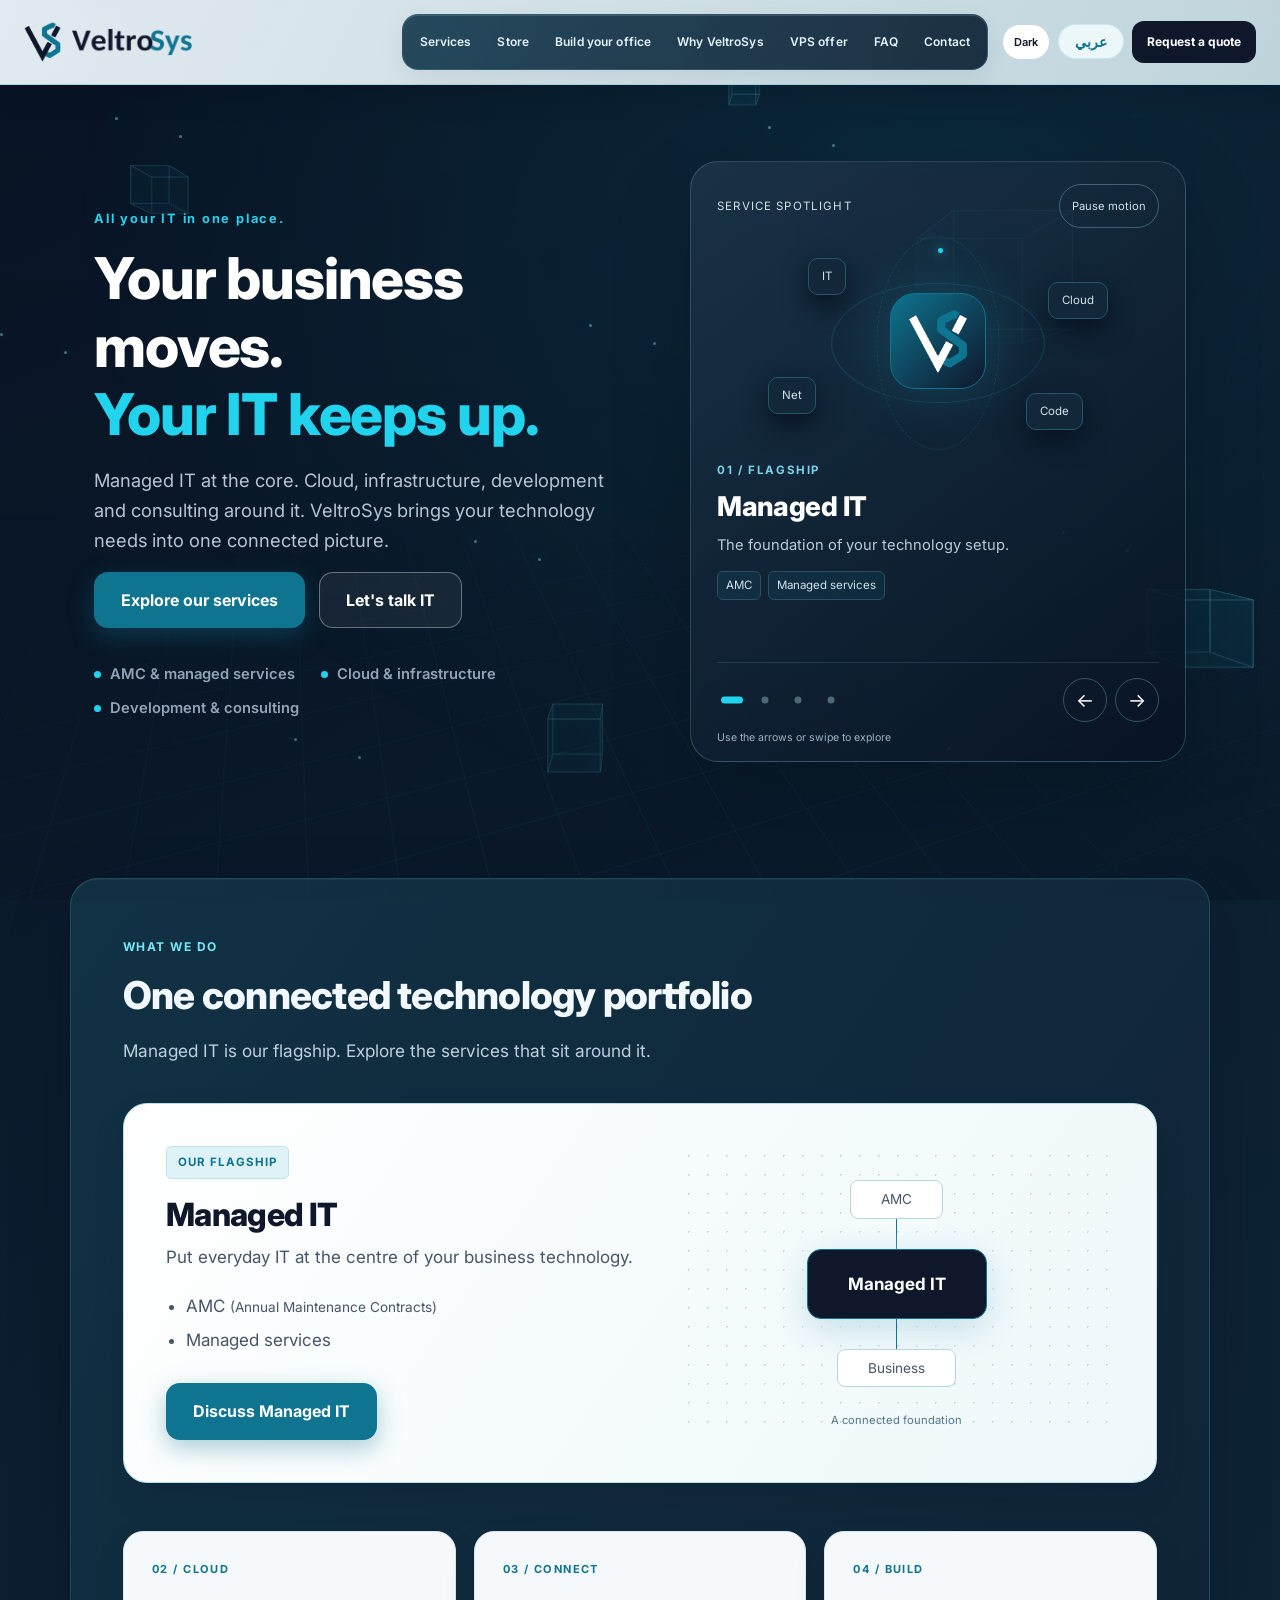
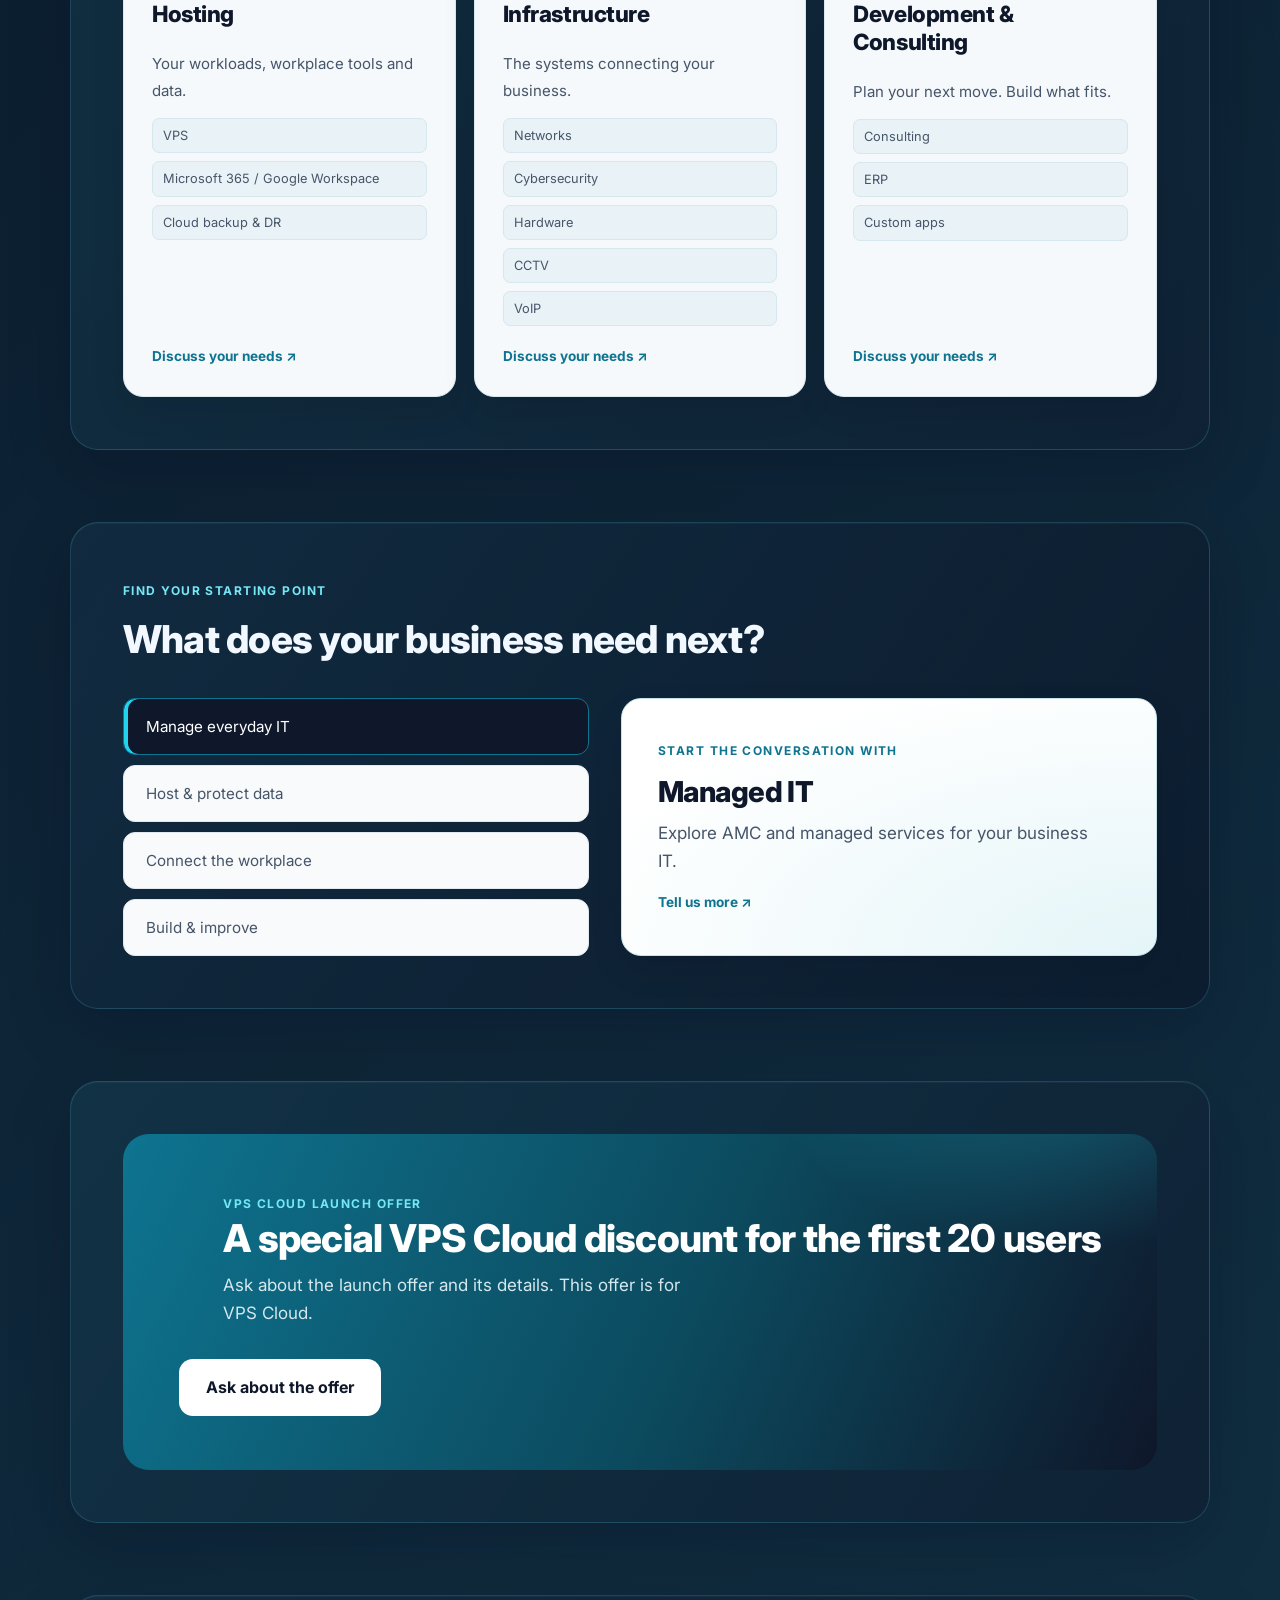
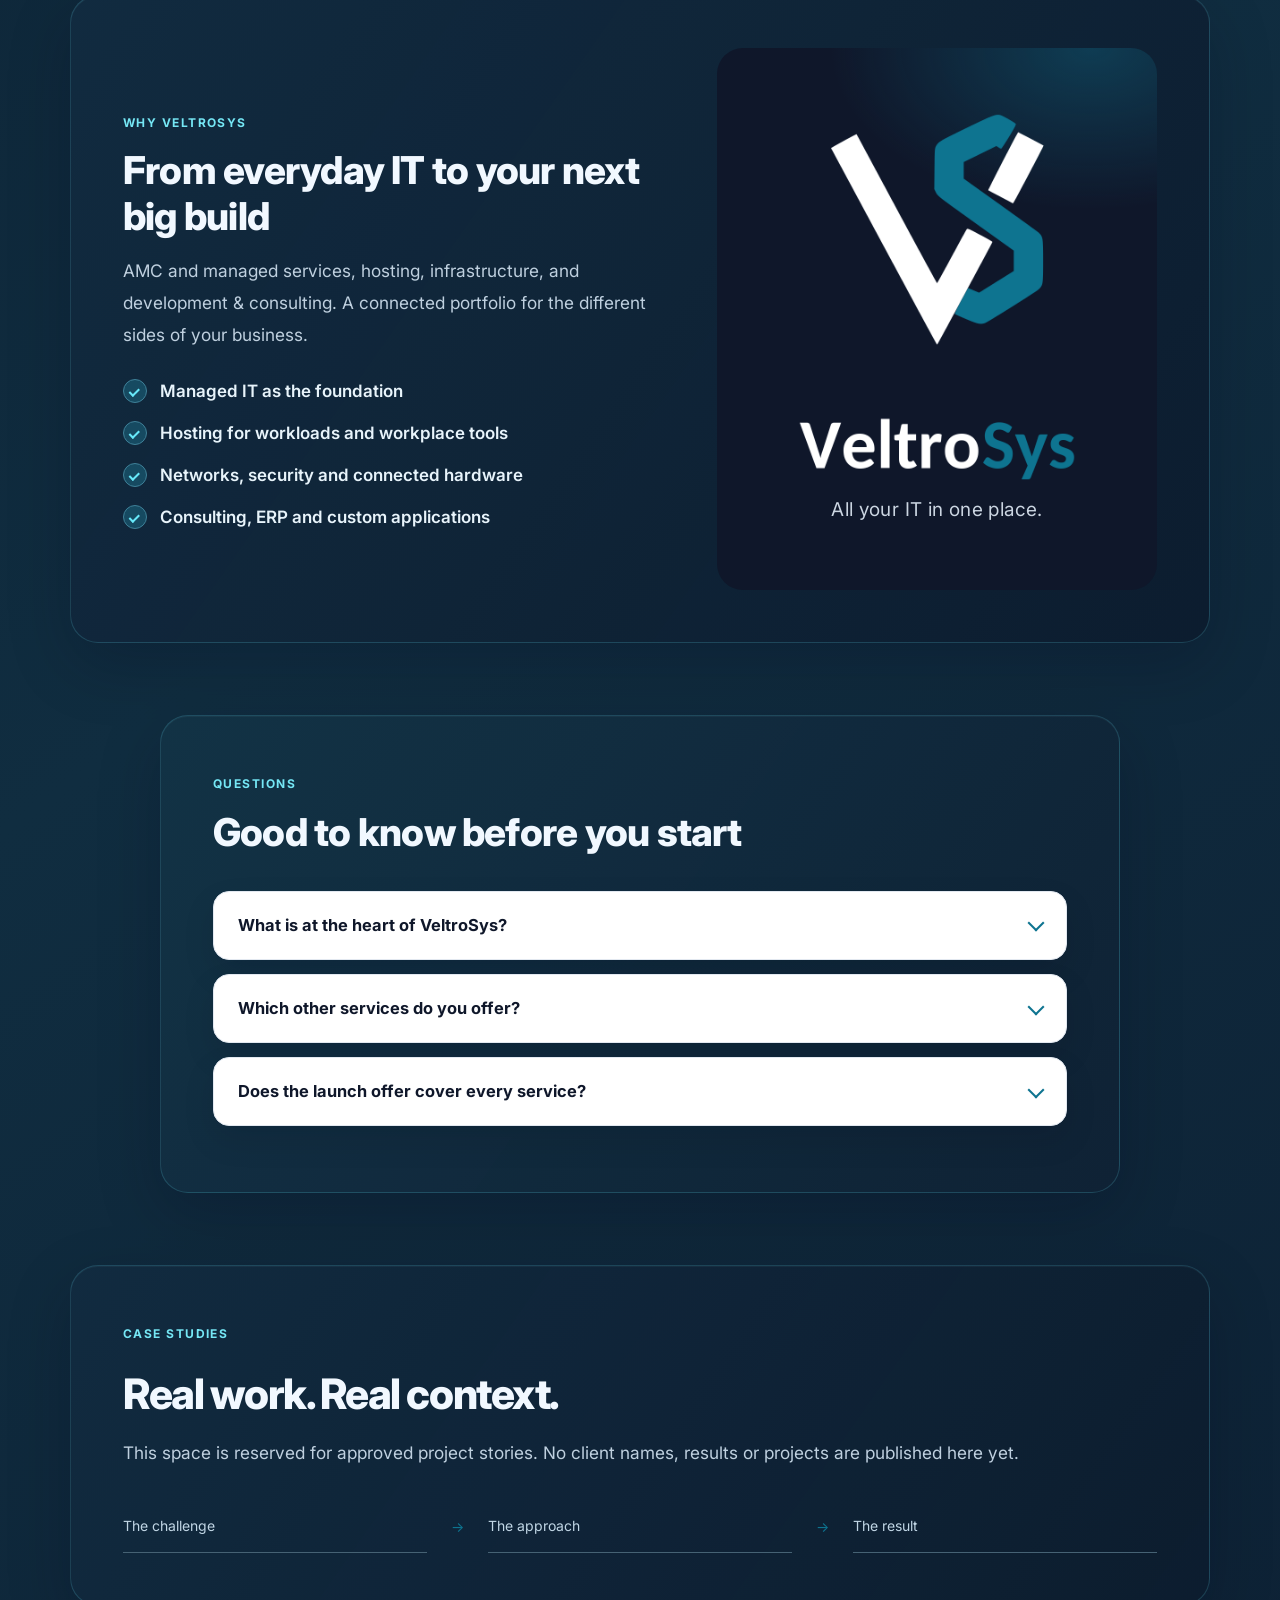
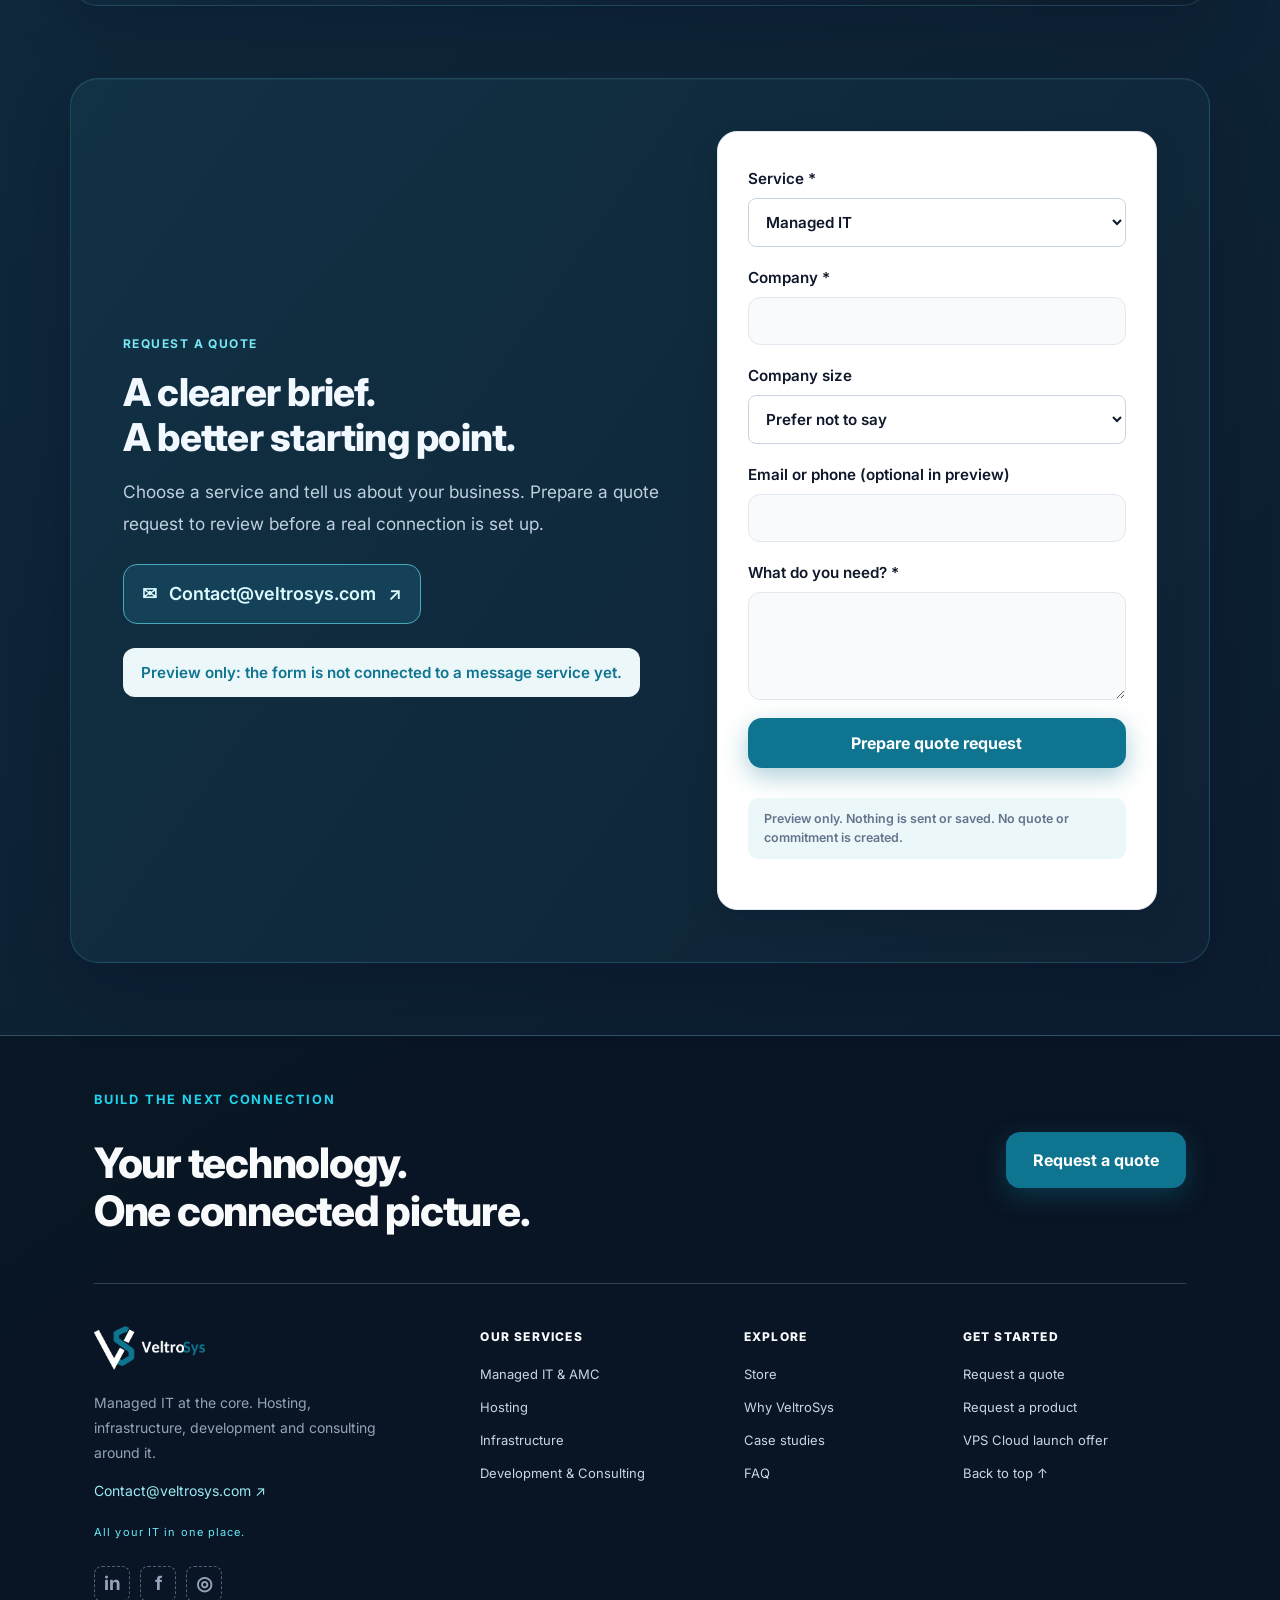
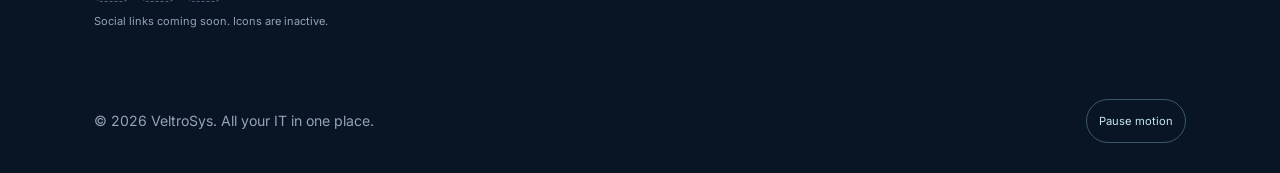
==== index.html @ b01dd5d5 "Refresh planner asset version for minus controls update" ====
<!DOCTYPE html>

<html dir="ltr" lang="en">
<head>
<meta charset="utf-8"/>
<meta content="width=device-width, initial-scale=1.0" name="viewport"/>
<title>VeltroSys | All your IT in one place.</title>
<meta content="VeltroSys: Managed IT, hosting, infrastructure, development and consulting. All your IT in one place." name="description"/>
<link href="assets/img/favicon.png" rel="icon" type="image/png"/>
<link href="https://fonts.googleapis.com" rel="preconnect"/>
<link crossorigin="" href="https://fonts.gstatic.com" rel="preconnect"/>
<link href="https://fonts.googleapis.com/css2?family=Inter:wght@400;500;600;700;800&amp;family=IBM+Plex+Sans+Arabic:wght@400;500;600;700&amp;display=swap" rel="stylesheet"/>
<link href="assets/css/style.css?v=brand2" rel="stylesheet"/>
</head>
<body>
<div class="vx-site" id="top" lang="en" dir="ltr">
<!-- ===================== Header ===================== -->
<header class="vx-header">
<div class="vx-container vx-header-inner">
<a aria-label="VeltroSys home" class="vx-brand" href="#top">
<img alt="" aria-hidden="true" class="vx-brand-mark vx-logo-light" src="assets/img/logo-mark-navy.png"/><img alt="" aria-hidden="true" class="vx-brand-mark vx-logo-dark" src="assets/img/logo-mark-white.png"/><span class="vx-brand-word vx-logo-light" role="img" aria-label="VeltroSys"><img alt="" src="[data-uri]"/></span><span class="vx-brand-word vx-logo-dark" role="img" aria-label="VeltroSys"><img alt="" src="[data-uri]"/></span>
</a>
<nav aria-label="Main" class="vx-nav" id="vxNav">
<a data-i18n="nav.services" href="#services">Services</a>
<a data-i18n="nav.store" href="#store">Store</a>
<a href="#office" data-office-en="Build your office" data-office-ar="صمّم مكتبك">Build your office</a>
<a data-i18n="nav.why" href="#why">Why VeltroSys</a>
<a data-i18n="nav.offer" href="#offer">VPS offer</a>
<a data-i18n="nav.faq" href="#faq">FAQ</a>
<a data-i18n="nav.contact" href="#contact">Contact</a>
</nav>
<div class="vx-header-actions">
<button class="vx-theme" id="vxTheme" type="button" aria-pressed="false">Dark</button>
<button aria-label="Switch language" class="vx-lang" id="vxLang" type="button">عربي</button>
<a class="vx-btn vx-btn-navy vx-btn-sm" data-i18n="nav.cta" href="#contact">Request a quote</a>
<button aria-expanded="false" aria-label="Open menu" aria-controls="vxNav" class="vx-burger" id="vxBurger" type="button">
<span></span><span></span><span></span>
</button>
</div>
</div>
</header>
<main id="vxHomeView">
<!-- ===================== Hero ===================== -->
<section class="vx-hero"><div class="vx-aurora vx-aurora-a"></div><div class="vx-aurora vx-aurora-b"></div><div aria-hidden="true" class="vx-circuit"><i></i><i></i><i></i><i></i><i></i><i></i></div>
<div class="vx-hero-glow"></div>
<div class="vx-container vx-hero-inner">
<div class="vx-hero-copy">
<p class="vx-eyebrow vx-eyebrow-light" data-i18n="hero.eyebrow" dir="ltr">All your IT in one place.</p>
<h1 data-i18n="hero.title">Your business moves.<br/><span class="vx-accent">Your IT keeps up.</span></h1>
<p class="vx-lead" data-i18n="hero.lead">Managed IT at the core. Cloud, infrastructure, development and consulting around it. VeltroSys brings your technology needs into one connected picture.</p>
<div class="vx-hero-ctas">
<a class="vx-btn vx-btn-teal" data-i18n="hero.cta1" href="#services">Explore our services</a>
<a class="vx-btn vx-btn-ghost" data-i18n="hero.cta2" href="#contact">Let's talk IT</a>
</div>
<ul class="vx-hero-points">
<li data-i18n="hero.point1">AMC &amp; managed services</li>
<li data-i18n="hero.point2">Cloud &amp; infrastructure</li>
<li data-i18n="hero.point3">Development &amp; consulting</li>
</ul>
</div>
<div aria-label="Service spotlight" aria-roledescription="carousel" class="vx-spotlight">
<div class="vx-spot-top"><span data-i18n="spot.label">Service spotlight</span><button aria-pressed="false" class="vx-motion" id="vxMotion" type="button">Pause motion</button></div>
<div aria-hidden="true" class="vx-orbit"><div class="vx-orbit-ring"></div><div class="vx-orbit-ring vx-ring-two"></div><div class="vx-orbit-core"><img alt="" src="assets/img/logo-mark-white.png"/></div><span class="vx-satellite vx-sat-one">IT</span><span class="vx-satellite vx-sat-two">Cloud</span><span class="vx-satellite vx-sat-three">Code</span><span class="vx-satellite vx-sat-four">Net</span><span class="vx-packet"></span></div>
<div aria-live="polite" class="vx-slide-content" id="vxSlideContent"><span class="vx-slide-tag" id="vxSlideTag">01 / Flagship</span><h2 id="vxSlideTitle">Managed IT</h2><p id="vxSlideDesc">The foundation of your technology setup.</p><div class="vx-slide-chips" id="vxSlideChips"><span>AMC</span><span>Managed services</span></div></div>
<div class="vx-slider-bottom"><div aria-label="Choose a service" class="vx-slide-dots" dir="ltr" role="group"><button aria-label="Managed IT" aria-pressed="true" class="vx-active" data-slide="0" type="button"></button><button aria-label="Hosting" aria-pressed="false" data-slide="1" type="button"></button><button aria-label="Infrastructure" aria-pressed="false" data-slide="2" type="button"></button><button aria-label="Development and Consulting" aria-pressed="false" data-slide="3" type="button"></button></div><div class="vx-slide-arrows" dir="ltr"><button aria-label="Previous service" id="vxPrev" type="button">←</button><button aria-label="Next service" id="vxNext" type="button">→</button></div></div>
<p class="vx-slider-hint" data-i18n="spot.hint">Use the arrows or swipe to explore</p>
</div>
</div>
</section>
<!-- ===================== Services ===================== -->
<section class="vx-section vx-bg-soft" id="services">
<div class="vx-container">
<div class="vx-section-head vx-reveal">
<p class="vx-eyebrow" data-i18n="services.eyebrow">What we do</p>
<h2 data-i18n="services.title">One connected technology portfolio</h2>
<p class="vx-section-sub" data-i18n="services.sub">Managed IT is our flagship. Explore the services that sit around it.</p>
</div>
<div class="vx-portfolio">
<article class="vx-flagship vx-reveal"><div class="vx-flagship-copy"><span class="vx-badge" data-i18n="s.flag">Our flagship</span><h3 data-i18n="s.managedtitle">Managed IT</h3><p data-i18n="s.managed">Put everyday IT at the centre of your business technology.</p><ul><li>AMC <span data-i18n="s.amc">(Annual Maintenance Contracts)</span></li><li data-i18n="s.manageditem">Managed services</li></ul><a class="vx-btn vx-btn-teal" data-i18n="s.managedcta" href="#contact">Discuss Managed IT</a></div><div aria-hidden="true" class="vx-foundation"><div class="vx-foundation-node">AMC</div><div class="vx-foundation-line"></div><div class="vx-foundation-main">Managed IT</div><div class="vx-foundation-line"></div><div class="vx-foundation-node">Business</div><span class="vx-foundation-caption">A connected foundation</span></div></article>
<div class="vx-grid vx-grid-3">
<article class="vx-card vx-reveal"><span class="vx-service-number">02 / CLOUD</span><h3 data-i18n="s.hostingtitle">Hosting</h3><p data-i18n="s.hosting">Your workloads, workplace tools and data.</p><ul class="vx-service-list"><li>VPS</li><li>Microsoft 365 / Google Workspace</li><li data-i18n="s.backup">Cloud backup &amp; DR</li></ul><a class="vx-text-link" data-i18n="s.discuss" href="#contact">Discuss your needs ↗</a></article>
<article class="vx-card vx-reveal"><span class="vx-service-number">03 / CONNECT</span><h3 data-i18n="s.infratitle">Infrastructure</h3><p data-i18n="s.infra">The systems connecting your business.</p><ul class="vx-service-list"><li data-i18n="s.networks">Networks</li><li data-i18n="s.cyber">Cybersecurity</li><li data-i18n="s.hardware">Hardware</li><li>CCTV</li><li>VoIP</li></ul><a class="vx-text-link" data-i18n="s.discuss" href="#contact">Discuss your needs ↗</a></article>
<article class="vx-card vx-reveal"><span class="vx-service-number">04 / BUILD</span><h3 data-i18n="s.devtitle">Development &amp; Consulting</h3><p data-i18n="s.dev">Plan your next move. Build what fits.</p><ul class="vx-service-list"><li data-i18n="s.consulting">Consulting</li><li>ERP</li><li data-i18n="s.apps">Custom apps</li></ul><a class="vx-text-link" data-i18n="s.discuss" href="#contact">Discuss your needs ↗</a></article>
</div></div>
</div>
</section>
<!-- ===================== How it works ===================== -->
<section class="vx-section" id="how">
<div class="vx-container">
<div class="vx-section-head vx-reveal">
<p class="vx-eyebrow" data-i18n="how.eyebrow">Find your starting point</p>
<h2 data-i18n="how.title">What does your business need next?</h2>
</div>
<div class="vx-finder"><div aria-label="Your business need" class="vx-finder-choices" role="group"><button aria-pressed="true" class="vx-selected" data-i18n="find.b0" data-need="0" type="button">Manage everyday IT</button><button aria-pressed="false" data-i18n="find.b1" data-need="1" type="button">Host &amp; protect data</button><button aria-pressed="false" data-i18n="find.b2" data-need="2" type="button">Connect the workplace</button><button aria-pressed="false" data-i18n="find.b3" data-need="3" type="button">Build &amp; improve</button></div><div aria-live="polite" class="vx-finder-result"><span class="vx-eyebrow" data-i18n="find.label">Start the conversation with</span><h3 id="vxFindTitle">Managed IT</h3><p id="vxFindDesc">Explore AMC and managed services for your business IT.</p><a class="vx-text-link" data-i18n="find.cta" href="#contact">Tell us more ↗</a></div></div>
</div>
</section>
<!-- ===================== Offer ===================== -->
<section class="vx-section vx-bg-soft" id="offer">
<div class="vx-container">
<div class="vx-offer vx-reveal">
<div class="vx-offer-glow"></div>
<div class="vx-offer-copy">
<p class="vx-eyebrow vx-eyebrow-light" data-i18n="offer.eyebrow">VPS Cloud launch offer</p>
<h2 data-i18n="offer.title">A special VPS Cloud discount for the first 20 users</h2>
<p data-i18n="offer.sub">Ask about the launch offer and its details. This offer is for VPS Cloud.</p>
</div>
<a class="vx-btn vx-btn-light" data-i18n="offer.cta" href="#contact">Ask about the offer</a>
</div>
</div>
</section>
<!-- ===================== Why VeltroSys ===================== -->
<section class="vx-section" id="why">
<div class="vx-container vx-split">
<div class="vx-split-copy vx-reveal">
<p class="vx-eyebrow" data-i18n="why.eyebrow">Why VeltroSys</p>
<h2 data-i18n="why.title">From everyday IT to your next big build</h2>
<p class="vx-section-sub" data-i18n="why.sub">AMC and managed services, hosting, infrastructure, and development &amp; consulting. A connected portfolio for the different sides of your business.</p>
<ul class="vx-checks">
<li data-i18n="why.c1">Managed IT as the foundation</li>
<li data-i18n="why.c2">Hosting for workloads and workplace tools</li>
<li data-i18n="why.c3">Networks, security and connected hardware</li>
<li data-i18n="why.c4">Consulting, ERP and custom applications</li>
</ul>
</div>
<div class="vx-brand-card vx-reveal">
<div class="vx-brand-card-lockup"><img alt="VeltroSys" class="vx-brand-card-logo" src="assets/img/logo-full-white-noslogan.png"/><p dir="ltr">All your IT in one place.</p></div>
</div>
</div>
</section>
<!-- ===================== FAQ ===================== -->
<section class="vx-section vx-bg-soft" id="faq">
<div class="vx-container vx-container-narrow">
<div class="vx-section-head vx-reveal">
<p class="vx-eyebrow" data-i18n="faq.eyebrow">Questions</p>
<h2 data-i18n="faq.title">Good to know before you start</h2>
</div>
<div class="vx-faq vx-reveal">
<details>
<summary data-i18n="faq.q1">What is at the heart of VeltroSys?</summary>
<p data-i18n="faq.a1">Managed IT is our flagship: AMC (Annual Maintenance Contracts) and managed services. Tell us about your environment to discuss the scope that fits your business.</p>
</details>
<details>
<summary data-i18n="faq.q2">Which other services do you offer?</summary>
<p data-i18n="faq.a2">Hosting includes VPS, Microsoft 365 / Google Workspace, cloud backup &amp; DR. Infrastructure covers networks, cybersecurity, hardware, CCTV and VoIP. Development &amp; Consulting covers consulting, ERP and custom apps.</p>
</details>
<details>
<summary data-i18n="faq.q3">Does the launch offer cover every service?</summary>
<p data-i18n="faq.a3">The launch discount is for the first 20 VPS Cloud users. Ask about the details and availability; it is not a portfolio-wide discount.</p>
</details>
</div>
</div>
</section>
<section class="vx-section vx-bg-soft" id="case-studies"><div class="vx-container vx-case-placeholder"><p class="vx-eyebrow" data-i18n="case.eyebrow">Case studies</p><h2 data-i18n="case.title">Real work. Real context.</h2><p class="vx-section-sub" data-i18n="case.note">This space is reserved for approved project stories. No client names, results or projects are published here yet.</p><div class="vx-case-steps" aria-hidden="true"><span data-i18n="case.challenge">The challenge</span><i>→</i><span data-i18n="case.approach">The approach</span><i>→</i><span data-i18n="case.result">The result</span></div></div></section>
<!-- ===================== Contact ===================== -->
<section class="vx-section" id="contact">
<div class="vx-container vx-split">
<div class="vx-split-copy vx-reveal">
<p class="vx-eyebrow" data-i18n="contact.eyebrow">Request a quote</p>
<h2 data-i18n="contact.title">A clearer brief.<br>A better starting point.</h2>
<p class="vx-section-sub" data-i18n="contact.sub">Choose a service and tell us about your business. Prepare a quote request to review before a real connection is set up.</p>
<a class="vx-email-link" href="mailto:Contact@veltrosys.com"><span>✉</span> <bdi>Contact@veltrosys.com</bdi> <span aria-hidden="true">↗</span></a>
<p class="vx-contact-hint" data-i18n="contact.hint">Preview only: the form is not connected to a message service yet.</p>
</div>
<div class="vx-form vx-reveal" id="vxServiceForm" role="form" aria-label="Prepare a service quote request">
<label><span data-i18n="quote.service">Service *</span><select id="vxQuoteService"><option value="Managed IT">Managed IT</option><option value="Hosting">Hosting</option><option value="Infrastructure">Infrastructure</option><option value="Development & Consulting">Development &amp; Consulting</option></select></label>
<label><span data-i18n="quote.company">Company *</span><input id="vxQuoteCompany" type="text" maxlength="160" autocomplete="organization"></label>
<label><span data-i18n="quote.size">Company size</span><select id="vxQuoteSize"><option value="Not specified" data-i18n="quote.unspecified">Prefer not to say</option><option>1–10</option><option>11–50</option><option>51–200</option><option>201+</option></select></label>
<label><span data-i18n="quote.contact">Email or phone (optional in preview)</span><input id="vxQuoteContact" type="text" maxlength="160"></label>
<label><span data-i18n="quote.requirements">What do you need? *</span><textarea id="vxQuoteDetails" rows="4" maxlength="1500"></textarea></label>
<button class="vx-btn vx-btn-teal vx-btn-block" id="vxPrepareQuote" type="button" data-i18n="quote.prepare">Prepare quote request</button>
<p id="vxQuoteError" class="vx-product-error" role="alert" hidden></p><p class="vx-form-note" data-i18n="quote.note">Preview only. Nothing is sent or saved. No quote or commitment is created.</p>
<div id="vxQuoteSummary" class="vx-request-summary" tabindex="-1" hidden><h3 data-i18n="quote.summary">Your quote request</h3><dl id="vxQuoteList"></dl><p data-i18n="quote.note">Preview only. Nothing is sent or saved. No quote or commitment is created.</p></div></div>
</div>
</section>
</main>
<main id="vxStoreView" hidden>
<section class="vx-store-hero"><div class="vx-container vx-store-intro"><div><p class="vx-eyebrow vx-eyebrow-light" data-i18n="store.eyebrow">VeltroSys / Store</p><h1 data-i18n="store.title">The next piece of<br><span class="vx-accent">your IT setup.</span></h1><p class="vx-lead" data-i18n="store.intro">Explore products and prepare a request. No online payment or checkout.</p></div><div class="vx-store-glyph" aria-hidden="true"><img src="assets/img/logo-mark-white.png" alt=""><span>REQUEST / CONNECT</span></div></div></section>
<section class="vx-section vx-bg-soft"><div class="vx-container"><div class="vx-store-heading"><div><p class="vx-eyebrow" data-i18n="store.catalog">Product catalogue</p><h2 data-i18n="store.explore">Find what fits your setup.</h2></div><a class="vx-btn vx-btn-navy" href="#product-request" data-i18n="store.specific">Have a product in mind?</a></div>
<p class="vx-demo-banner" data-i18n="store.demobanner">Illustrative catalogue only. These examples are not live offers. Brands, specifications, pricing and availability are not confirmed.</p><div id="vxProducts" class="vx-product-grid"></div>
<div id="vxCatalogEmpty" class="vx-catalog-empty"><span class="vx-empty-symbol" aria-hidden="true">+</span><div><h3 data-i18n="store.emptytitle">The catalogue is being prepared.</h3><p data-i18n="store.empty">Product details will appear here once added. Have a specific product in mind? Prepare a request below.</p></div></div>
</div></section>
<section class="vx-section" id="product-request"><div class="vx-container vx-store-request-layout"><div><p class="vx-eyebrow" data-i18n="store.requesteyebrow">Product request</p><h2 data-i18n="store.requesttitle">Tell us what<br>you are looking for.</h2><p class="vx-section-sub" data-i18n="store.requestintro">Start with the product name, quantity and any details that matter to your setup.</p><div class="vx-request-disclaimer"><strong data-i18n="store.drafttitle">Preview mode</strong><p data-i18n="store.disclaimer">This request form is not connected yet. It prepares a summary on this page only. Nothing is sent or saved.</p></div></div>
<div class="vx-request-panel"><div id="vxProductForm" role="form" aria-label="Prepare a product request"><label for="vxProductName" data-i18n="store.product">Product name / model *</label><input id="vxProductName" type="text" maxlength="160" autocomplete="off" required><div class="vx-request-fields"><div><label for="vxProductQty" data-i18n="store.quantity">Quantity *</label><input id="vxProductQty" type="number" min="1" max="9999" value="1" step="1" required></div><div><label for="vxProductCompany" data-i18n="store.company">Company (optional)</label><input id="vxProductCompany" type="text" maxlength="160" autocomplete="organization"></div></div><label for="vxProductContact" data-i18n="store.contact">Email or phone (optional in preview)</label><input id="vxProductContact" type="text" maxlength="160" autocomplete="off"><label for="vxProductDetails" data-i18n="store.details">Requirements (optional)</label><textarea id="vxProductDetails" rows="4" maxlength="1500"></textarea><button class="vx-btn vx-btn-teal" id="vxPrepareRequest" type="button" data-i18n="store.prepare">Prepare request summary</button><p id="vxProductError" class="vx-product-error" role="alert" hidden></p></div><div id="vxProductSummary" class="vx-request-summary" tabindex="-1" hidden><h3 data-i18n="store.summarytitle">Your request summary</h3><dl id="vxSummaryList"></dl><p data-i18n="store.summarynote">Not sent. No order has been placed, and no price or availability is confirmed.</p><button id="vxEditRequest" class="vx-btn vx-btn-outline" type="button" data-i18n="store.edit">Edit request</button></div></div>
</div></section>
</main>
<main id="vxOfficeView" hidden>
<section class="vx-section vx-office-section"><div class="vx-container">
<div class="vx-office-title"><div><p class="vx-eyebrow" data-office-en="VeltroSys playground" data-office-ar="مساحة VeltroSys التفاعلية">VeltroSys playground</p><h1 data-office-en="Build your office." data-office-ar="صمّم مكتبك.">Build your office.</h1><p class="vx-section-sub" data-office-en="Start with an empty space. Add your devices and watch the connections come to life." data-office-ar="ابدأ بمساحة فارغة. أضف أجهزتك وشاهد الاتصالات تنبض بالحياة.">Start with an empty space. Add your devices and watch the connections come to life.</p></div><button id="vxOfficeMotion" class="vx-motion" type="button" aria-pressed="false">Pause motion</button></div>
<div class="vx-office-presets" role="group" aria-label="Workspace type"><button type="button" data-office-preset="office" aria-pressed="true" data-office-en="Office" data-office-ar="مكتب">Office</button><button type="button" data-office-preset="shop" aria-pressed="false" data-office-en="Shop" data-office-ar="متجر">Shop</button><span data-office-en="Changes the scene, not your devices" data-office-ar="يغيّر المشهد فقط، وليس أجهزتك">Changes the scene, not your devices</span></div>
<div class="vx-office-layout"><div class="vx-office-visual"><div id="vxOfficeScene" class="vx-office-scene"></div><p id="vxOfficeSceneCaption"></p><p class="vx-office-legend" data-office-en="Animated lines illustrate connections, not cable routes or Wi-Fi coverage." data-office-ar="الخطوط المتحركة توضّح الاتصالات فقط، وليست مسارات كابلات أو تغطية Wi-Fi.">Animated lines illustrate connections, not cable routes or Wi-Fi coverage.</p></div><div><h2 class="vx-office-small-title" data-office-en="Add to your space" data-office-ar="أضف إلى مساحتك">Add to your space</h2><div id="vxOfficeDevices" class="vx-office-devices"></div></div></div>
<div class="vx-office-bottom"><div><p class="vx-eyebrow" data-office-en="Your starting brief" data-office-ar="ملخّص احتياجاتك">Your starting brief</p><h2 data-office-en="Your setup, at a glance." data-office-ar="تجهيزاتك في لمحة.">Your setup, at a glance.</h2><div id="vxOfficeBrief"></div></div><div class="vx-office-next"><button id="vxOfficeQuote" type="button" class="vx-btn vx-btn-teal" data-office-en="Use this setup in a quote request" data-office-ar="استخدم التجهيزات في طلب عرض سعر">Use this setup in a quote request</button><button id="vxOfficeReset" type="button" class="vx-office-reset" data-office-en="Clear devices" data-office-ar="مسح الأجهزة">Clear devices</button><p data-office-en="Pre-fills the existing demo form. Nothing is sent or saved." data-office-ar="يملأ نموذج المعاينة الحالي فقط. لا يتم إرسال أو حفظ أي بيانات.">Pre-fills the existing demo form. Nothing is sent or saved.</p></div></div>
<p class="vx-office-caveat" data-office-en="Illustrative concept only. Device counts are your selections, not recommended capacity. No prices, coverage, compatibility or engineering design are confirmed. A site survey and technical review are needed for a real proposal." data-office-ar="تصوّر توضيحي فقط. أعداد الأجهزة هي اختياراتك وليست سعة موصى بها. لا يتم تأكيد أسعار أو تغطية أو توافق أو تصميم هندسي. يتطلب العرض الفعلي معاينة ومراجعة فنية.">Illustrative concept only. Device counts are your selections, not recommended capacity. No prices, coverage, compatibility or engineering design are confirmed. A site survey and technical review are needed for a real proposal.</p><p id="vxOfficeStatus" class="vx-sr-only" role="status" aria-live="polite"></p>
</div></section></main>
<button id="vxBackTop" type="button" hidden aria-label="Back to top" title="Back to top" style="position:fixed;bottom:22px;inset-inline-end:20px;z-index:55;width:44px;height:44px;border-radius:50%;border:1px solid #63c1d5;background:#10394f;color:#e2fbff;box-shadow:0 6px 24px #02061766;cursor:pointer;font-size:24px;line-height:1">↑</button>
<!-- ===================== Footer ===================== -->
<footer class="vx-footer vx-footer-pro"><div class="vx-container"><div class="vx-footer-mast"><div><p class="vx-eyebrow vx-eyebrow-light" data-i18n="footer.next">Build the next connection</p><h2 data-i18n="footer.headline">Your technology.<br>One connected picture.</h2></div><a class="vx-btn vx-btn-teal" data-i18n="nav.cta" href="#contact">Request a quote</a></div><div class="vx-footer-columns"><div class="vx-footer-about"><a href="#top" aria-label="VeltroSys home"><img alt="VeltroSys" class="vx-footer-logo" src="assets/img/logo-h-white.png"></a><p data-i18n="footer.description">Managed IT at the core. Hosting, infrastructure, development and consulting around it.</p><a class="vx-footer-email" href="mailto:Contact@veltrosys.com"><bdi>Contact@veltrosys.com</bdi> ↗</a><span class="vx-footer-tag" dir="ltr">All your IT in one place.</span><div class="vx-social-placeholders" aria-label="Social media placeholders"><span aria-disabled="true" title="URL not added yet" class="vx-social-icon">in<span class="vx-sr-only"> LinkedIn</span></span><span aria-disabled="true" title="URL not added yet" class="vx-social-icon">f<span class="vx-sr-only"> Facebook</span></span><span aria-disabled="true" title="URL not added yet" class="vx-social-icon">◎<span class="vx-sr-only"> Instagram</span></span></div><small class="vx-social-note" data-i18n="footer.socialnote">Social links coming soon. Icons are inactive.</small></div><nav aria-label="Footer services"><h3 data-i18n="footer.services">Our services</h3><a href="#services" data-i18n="footer.managed">Managed IT &amp; AMC</a><a href="#services" data-i18n="footer.hosting">Hosting</a><a href="#services" data-i18n="footer.infrastructure">Infrastructure</a><a href="#services" data-i18n="footer.development">Development &amp; Consulting</a></nav><nav aria-label="Footer explore"><h3 data-i18n="footer.explore">Explore</h3><a href="#store" data-i18n="nav.store">Store</a><a href="#why" data-i18n="nav.why">Why VeltroSys</a><a href="#case-studies" data-i18n="case.eyebrow">Case studies</a><a href="#faq" data-i18n="nav.faq">FAQ</a></nav><nav aria-label="Footer get started"><h3 data-i18n="footer.start">Get started</h3><a href="#contact" data-i18n="nav.cta">Request a quote</a><a href="#product-request" data-i18n="footer.product">Request a product</a><a href="#offer" data-i18n="footer.offer">VPS Cloud launch offer</a><a href="#top" data-i18n="footer.top">Back to top ↑</a></nav></div><div class="vx-footer-bottom"><p data-i18n="footer.copy">© 2026 VeltroSys. All your IT in one place.</p><button aria-pressed="false" class="vx-motion vx-footer-motion" id="vxMotionFooter" type="button">Pause motion</button></div></div></footer>
</div>
<script src="assets/js/content.js?v=brand2"></script>
<script src="assets/js/products.js"></script>
<script src="assets/js/main.js"></script>
<script src="assets/js/store.js?v=planner3"></script>
</body>
                                                                                                                                                                                                                                                                                                                                                                                                                                                                                                                                                                                                                                                                                                                                                                                                                                                                                                                                                                                                                                                                                                                                                                                                                                                                                                                     </html>
---- assets/css/style.css ----
/* ============================================================
   VeltroSys website template
   Brand: navy #0f172a, teal #0e7490, white
   All rules are scoped to .vx-site and prefixed vx- so the
   stylesheet can also run inside other shells without leaking.
   ============================================================ */

.vx-site {
  --vx-navy: #0f172a;
  --vx-navy-2: #1e293b;
  --vx-teal: #0e7490;
  --vx-teal-bright: #0891b2;
  --vx-cyan: #22d3ee;
  --vx-ink: #0f172a;
  --vx-body: #475569;
  --vx-muted: #64748b;
  --vx-line: #e2e8f0;
  --vx-bg: #ffffff;
  --vx-bg-soft: #f8fafc;
  --vx-tint: #ecf7fa;
  --vx-radius: 20px;
  --vx-font: "Inter", -apple-system, "Segoe UI", Roboto, Helvetica, Arial, sans-serif;
  --vx-font-ar: "IBM Plex Sans Arabic", "Segoe UI", Tahoma, Arial, sans-serif;

  font-family: var(--vx-font);
  color: var(--vx-body);
  background: var(--vx-bg);
  line-height: 1.65;
  font-size: 17px;
  -webkit-font-smoothing: antialiased;
  text-align: start;
}

.vx-site[dir="rtl"] {
  font-family: var(--vx-font-ar);
  letter-spacing: 0 !important;
}

.vx-site *, .vx-site *::before, .vx-site *::after { box-sizing: border-box; }
.vx-site img { max-width: 100%; display: block; }
.vx-site h1, .vx-site h2, .vx-site h3 {
  color: var(--vx-ink);
  line-height: 1.18;
  letter-spacing: -0.02em;
  margin: 0 0 16px;
  font-weight: 800;
}
.vx-site[dir="rtl"] h1,
.vx-site[dir="rtl"] h2,
.vx-site[dir="rtl"] h3 { letter-spacing: 0; }
.vx-site h1 { font-size: clamp(2.3rem, 5.2vw, 3.6rem); }
.vx-site h2 { font-size: clamp(1.7rem, 3.4vw, 2.4rem); }
.vx-site h3 { font-size: 1.2rem; margin-bottom: 10px; }
.vx-site p { margin: 0 0 16px; }
.vx-site a { color: var(--vx-teal); text-decoration: none; }

.vx-container {
  max-width: 1140px;
  margin-inline: auto;
  padding-inline: 24px;
}
.vx-container-narrow { max-width: 780px; }

/* ---------- buttons ---------- */
.vx-btn {
  display: inline-flex;
  align-items: center;
  justify-content: center;
  gap: 8px;
  padding: 14px 26px;
  border-radius: 14px;
  font-weight: 700;
  font-size: 1rem;
  font-family: inherit;
  border: 1.5px solid transparent;
  cursor: pointer;
  transition: transform .18s ease, box-shadow .18s ease, background .18s ease;
  white-space: nowrap;
}
.vx-site .vx-btn:hover { transform: translateY(-2px); }
.vx-site .vx-btn-navy { background: var(--vx-navy); color: #fff; }
.vx-site .vx-btn-navy:hover { background: var(--vx-navy-2); }
.vx-site .vx-btn-teal { background: var(--vx-teal); color: #fff; box-shadow: 0 8px 24px rgba(14,116,144,.35); }
.vx-site .vx-btn-teal:hover { background: var(--vx-teal-bright); }
.vx-site .vx-btn-ghost { border-color: rgba(255,255,255,.35); color: #fff; background: rgba(255,255,255,.06); }
.vx-site .vx-btn-ghost:hover { background: rgba(255,255,255,.14); }
.vx-site .vx-btn-light { background: #fff; color: var(--vx-navy); }
.vx-site .vx-btn-light:hover { background: #f1f5f9; }
.vx-btn-sm { padding: 10px 18px; font-size: .92rem; border-radius: 12px; }
.vx-btn-block { width: 100%; }

/* ---------- header ---------- */
.vx-header {
  position: sticky;
  top: 0;
  z-index: 60;
  background: rgba(255,255,255,.92);
  backdrop-filter: blur(14px);
  -webkit-backdrop-filter: blur(14px);
  border-bottom: 1px solid var(--vx-line);
}
.vx-header-inner {
  display: flex;
  align-items: center;
  gap: 24px;
  height: 72px;
}
.vx-brand-logo { height: 34px; width: auto; }
.vx-nav { display: flex; gap: 26px; margin-inline-start: auto; }
.vx-nav a {
  color: var(--vx-body);
  font-weight: 600;
  font-size: .95rem;
  transition: color .15s ease;
}
.vx-nav a:hover { color: var(--vx-teal); }
.vx-header-actions { display: flex; align-items: center; gap: 12px; }
.vx-lang {
  font-family: inherit;
  font-weight: 700;
  font-size: .9rem;
  color: var(--vx-teal);
  background: var(--vx-tint);
  border: 1px solid #cde9f0;
  border-radius: 999px;
  padding: 8px 16px;
  cursor: pointer;
  transition: background .15s ease;
}
.vx-lang:hover { background: #d9eff5; }
.vx-burger {
  display: none;
  flex-direction: column;
  justify-content: center;
  gap: 5px;
  width: 44px;
  height: 44px;
  padding: 10px;
  background: none;
  border: 1px solid var(--vx-line);
  border-radius: 12px;
  cursor: pointer;
}
.vx-burger span { display: block; height: 2px; background: var(--vx-navy); border-radius: 2px; }

/* ---------- hero ---------- */
.vx-hero {
  position: relative;
  overflow: hidden;
  background:
    radial-gradient(900px 480px at 82% -12%, rgba(14,116,144,.38), transparent 62%),
    radial-gradient(620px 420px at 8% 112%, rgba(8,145,178,.22), transparent 60%),
    var(--vx-navy);
}
.vx-hero-glow {
  position: absolute;
  inset: 0;
  background-image: radial-gradient(rgba(148,163,184,.16) 1px, transparent 1px);
  background-size: 26px 26px;
  pointer-events: none;
}
.vx-hero-inner {
  position: relative;
  display: grid;
  grid-template-columns: 1.05fr .95fr;
  align-items: center;
  gap: 56px;
  padding-top: 92px;
  padding-bottom: 104px;
}
.vx-eyebrow {
  display: inline-block;
  font-size: .8rem;
  font-weight: 700;
  letter-spacing: .14em;
  text-transform: uppercase;
  color: var(--vx-teal);
  margin-bottom: 14px;
}
.vx-eyebrow-light { color: var(--vx-cyan); }
.vx-hero h1 { color: #fff; }
.vx-accent { color: var(--vx-cyan); }
.vx-lead {
  font-size: 1.15rem;
  color: #b8c4d4;
  max-width: 34rem;
  margin-bottom: 30px;
}
.vx-hero-ctas { display: flex; flex-wrap: wrap; gap: 14px; margin-bottom: 34px; }
.vx-hero-points {
  display: flex;
  flex-wrap: wrap;
  gap: 10px 26px;
  list-style: none;
  margin: 0;
  padding: 0;
  color: #94a3b8;
  font-size: .92rem;
  font-weight: 600;
}
.vx-hero-points li { display: flex; align-items: center; gap: 9px; }
.vx-hero-points li::before {
  content: "";
  width: 7px; height: 7px;
  border-radius: 50%;
  background: var(--vx-cyan);
}
.vx-hero-art svg { width: 100%; height: auto; filter: drop-shadow(0 24px 48px rgba(2,8,23,.5)); }

/* ---------- sections ---------- */
.vx-section { padding: 96px 0; }
.vx-bg-soft { background: var(--vx-bg-soft); }
.vx-section-head { max-width: 640px; margin-bottom: 52px; }
.vx-section-sub { font-size: 1.08rem; color: var(--vx-muted); }

.vx-grid { display: grid; gap: 24px; }
.vx-grid-3 { grid-template-columns: repeat(3, 1fr); }

/* ---------- cards ---------- */
.vx-card {
  background: #fff;
  border: 1px solid var(--vx-line);
  border-radius: var(--vx-radius);
  padding: 34px 30px;
  transition: transform .2s ease, box-shadow .2s ease, border-color .2s ease;
}
.vx-card:hover {
  transform: translateY(-5px);
  border-color: #bfe3ec;
  box-shadow: 0 18px 44px rgba(15,23,42,.09);
}
.vx-icon {
  width: 54px; height: 54px;
  border-radius: 15px;
  background: var(--vx-tint);
  color: var(--vx-teal);
  display: flex;
  align-items: center;
  justify-content: center;
  margin-bottom: 22px;
}
.vx-icon svg { width: 27px; height: 27px; }

/* ---------- steps ---------- */
.vx-steps { counter-reset: step; }
.vx-step { padding: 8px 4px; }
.vx-step-num {
  width: 46px; height: 46px;
  border-radius: 50%;
  background: var(--vx-navy);
  color: #fff;
  font-weight: 800;
  font-size: 1.1rem;
  display: flex;
  align-items: center;
  justify-content: center;
  margin-bottom: 20px;
}
.vx-step p { color: var(--vx-muted); }

/* ---------- offer ---------- */
.vx-offer {
  position: relative;
  overflow: hidden;
  display: flex;
  align-items: center;
  justify-content: space-between;
  gap: 32px;
  flex-wrap: wrap;
  border-radius: 26px;
  padding: 54px 56px;
  background:
    radial-gradient(520px 300px at 92% -20%, rgba(34,211,238,.28), transparent 60%),
    linear-gradient(115deg, var(--vx-teal) 0%, #0c4a5e 55%, var(--vx-navy) 100%);
  color: #fff;
}
.vx-offer h2 { color: #fff; margin-bottom: 10px; }
.vx-offer p { color: #d5e8ee; max-width: 30rem; margin-bottom: 0; }
.vx-offer-copy { position: relative; }

/* ---------- split / why ---------- */
.vx-split {
  display: grid;
  grid-template-columns: 1.1fr .9fr;
  gap: 56px;
  align-items: center;
}
.vx-checks { list-style: none; margin: 26px 0 0; padding: 0; display: grid; gap: 14px; }
.vx-checks li {
  position: relative;
  display: flex;
  align-items: center;
  gap: 13px;
  font-weight: 600;
  color: var(--vx-ink);
}
.vx-checks li::before {
  content: "";
  flex: none;
  width: 24px; height: 24px;
  border-radius: 50%;
  background: var(--vx-tint);
}
.vx-checks li::after {
  content: "";
  position: absolute;
  inset-inline-start: 7px;
  margin-top: 2px;
  width: 10px; height: 6px;
  border-inline-start: 2.6px solid var(--vx-teal);
  border-bottom: 2.6px solid var(--vx-teal);
  transform: rotate(-45deg) translateY(-1px);
}
.vx-brand-card {
  background:
    radial-gradient(420px 260px at 85% 0%, rgba(14,116,144,.4), transparent 62%),
    var(--vx-navy);
  border-radius: 26px;
  padding: 64px 40px;
  display: flex;
  align-items: center;
  justify-content: center;
}
.vx-brand-card-logo { width: min(250px, 70%); }

/* ---------- faq ---------- */
.vx-faq details {
  background: #fff;
  border: 1px solid var(--vx-line);
  border-radius: 16px;
  padding: 0 24px;
  margin-bottom: 14px;
  transition: border-color .15s ease;
}
.vx-faq details[open] { border-color: #bfe3ec; }
.vx-faq summary {
  cursor: pointer;
  list-style: none;
  display: flex;
  align-items: center;
  justify-content: space-between;
  gap: 16px;
  padding: 20px 0;
  font-weight: 700;
  color: var(--vx-ink);
  font-size: 1.03rem;
}
.vx-faq summary::-webkit-details-marker { display: none; }
.vx-faq summary::after {
  content: "";
  flex: none;
  width: 12px; height: 12px;
  border-inline-end: 2.4px solid var(--vx-teal);
  border-bottom: 2.4px solid var(--vx-teal);
  transform: rotate(45deg);
  margin-top: -4px;
  transition: transform .18s ease;
}
.vx-faq details[open] summary::after { transform: rotate(225deg); margin-top: 4px; }
.vx-faq details p { padding: 0 0 22px; margin: 0; color: var(--vx-body); }

/* ---------- contact ---------- */
.vx-contact-hint {
  display: inline-block;
  background: var(--vx-tint);
  color: var(--vx-teal);
  font-weight: 600;
  font-size: .95rem;
  border-radius: 12px;
  padding: 12px 18px;
}
.vx-form {
  background: #fff;
  border: 1px solid var(--vx-line);
  border-radius: var(--vx-radius);
  padding: 34px 30px;
  box-shadow: 0 20px 50px rgba(15,23,42,.07);
  display: grid;
  gap: 18px;
}
.vx-form label { display: grid; gap: 7px; font-weight: 600; color: var(--vx-ink); font-size: .95rem; }
.vx-form input, .vx-form textarea {
  font-family: inherit;
  font-size: 1rem;
  color: var(--vx-ink);
  background: var(--vx-bg-soft);
  border: 1.5px solid var(--vx-line);
  border-radius: 12px;
  padding: 13px 16px;
  width: 100%;
  resize: vertical;
  transition: border-color .15s ease, box-shadow .15s ease;
}
.vx-form input:focus, .vx-form textarea:focus {
  outline: none;
  border-color: var(--vx-teal);
  box-shadow: 0 0 0 4px rgba(14,116,144,.14);
}
.vx-form-note {
  margin: 0;
  font-size: .92rem;
  font-weight: 600;
  color: var(--vx-teal);
  background: var(--vx-tint);
  border-radius: 10px;
  padding: 12px 16px;
}

/* ---------- footer ---------- */
.vx-footer { background: var(--vx-navy); color: #94a3b8; padding: 64px 0 30px; }
.vx-footer-top {
  display: flex;
  align-items: flex-start;
  justify-content: space-between;
  gap: 32px;
  flex-wrap: wrap;
  padding-bottom: 36px;
  border-bottom: 1px solid rgba(148,163,184,.18);
}
.vx-footer-logo { height: 34px; width: auto; margin-bottom: 12px; }
.vx-footer-brand p { margin: 0; font-size: .95rem; letter-spacing: .06em; }
.vx-footer-nav { display: flex; gap: 26px; flex-wrap: wrap; }
.vx-footer-nav a { color: #cbd5e1; font-weight: 600; font-size: .95rem; }
.vx-footer-nav a:hover { color: var(--vx-cyan); }
.vx-footer-bottom { padding-top: 26px; }
.vx-footer-bottom p { margin: 0; font-size: .88rem; }

/* ---------- reveal on scroll (JS adds .vx-js on <html>) ---------- */
.vx-js .vx-reveal { opacity: 0; transform: translateY(22px); transition: opacity .55s ease, transform .55s ease; }
.vx-js .vx-reveal.vx-in { opacity: 1; transform: none; }

/* ---------- responsive ---------- */
@media (max-width: 960px) {
  .vx-hero-inner { grid-template-columns: 1fr; gap: 44px; padding-top: 68px; padding-bottom: 76px; }
  .vx-hero-art { max-width: 480px; }
  .vx-split { grid-template-columns: 1fr; gap: 40px; }
  .vx-grid-3 { grid-template-columns: 1fr 1fr; }
}
@media (max-width: 760px) {
  .vx-site { font-size: 16px; }
  .vx-section { padding: 68px 0; }
  .vx-grid-3 { grid-template-columns: 1fr; }
  .vx-offer { padding: 40px 30px; }
  .vx-nav {
    position: absolute;
    top: 72px;
    inset-inline: 0;
    flex-direction: column;
    gap: 4px;
    background: #fff;
    border-bottom: 1px solid var(--vx-line);
    padding: 12px 24px 18px;
    display: none;
    box-shadow: 0 24px 40px rgba(15,23,42,.08);
  }
  .vx-nav a { padding: 10px 4px; font-size: 1rem; }
  .vx-nav.vx-open { display: flex; }
  .vx-header .vx-btn-sm { display: none; }
  .vx-burger { display: flex; }
  .vx-hero-ctas .vx-btn { flex: 1 1 auto; }
}

/* Revision 2: animated environment and connected service portfolio. */
.vx-site { overflow: clip; }
.vx-site button { font-family: inherit; }
.vx-site :focus-visible { outline: 3px solid #0891b2; outline-offset: 5px; }
.vx-hero-inner { gap: 48px; padding-top: 76px; padding-bottom: 80px; }
.vx-hero h1 { font-size: clamp(2.4rem,4.5vw,3.65rem); }
.vx-hero-glow { opacity: .6; mask-image: linear-gradient(transparent,#000 40%,transparent); }
.vx-aurora { position:absolute; width: 650px; height:650px; border-radius:50%; pointer-events:none; opacity:.65; background:radial-gradient(ellipse,rgba(14,116,144,.7),transparent 65%); animation:vx-drift 17s ease-in-out infinite alternate; }
.vx-aurora-a { right:-180px; top:-280px; }
.vx-aurora-b { left:-280px; bottom:-450px; animation-delay:-9s; }
.vx-circuit { position:absolute; inset:0; overflow:hidden; pointer-events:none; opacity:.45; }
.vx-circuit i { position:absolute; height:1px; width:170px; background:linear-gradient(90deg,transparent,#22d3ee,transparent); transform:rotate(-30deg); animation:vx-travel 13s linear infinite; }
.vx-circuit i:nth-child(1) { left:5%; top:18%; }
.vx-circuit i:nth-child(2) { left:40%; top:80%; animation-delay:-4s; }
.vx-circuit i:nth-child(3) { left:75%; top:38%; animation-delay:-8s; }
.vx-circuit i:nth-child(4) { left:65%; top:8%; animation-delay:-6s; }
.vx-circuit i:nth-child(5) { left:15%; top:65%; animation-delay:-2s; }
.vx-circuit i:nth-child(6) { left:90%; top:90%; animation-delay:-10s; }
@keyframes vx-drift { to { transform:translate(110px,80px) scale(1.2); } }
@keyframes vx-travel { 0%{opacity:0; translate:-140px 90px} 20%,70%{opacity:.65} 100%{opacity:0;translate:200px -120px} }
.vx-spotlight { min-width:0; border:1px solid rgba(148,216,230,.23); border-radius:28px; padding:22px 26px 15px; color:#d0e3ea; background:linear-gradient(140deg,rgba(30,55,76,.75),rgba(8,19,35,.88)); box-shadow:0 32px 80px rgba(0,0,0,.2); position:relative; }
.vx-spot-top { display:flex; align-items:center; justify-content:space-between; gap:10px; font-size:.72rem; text-transform:uppercase; letter-spacing:.1em; }
.vx-motion { border:1px solid rgba(148,216,230,.35); color:#c6e6ef; border-radius:99px; padding:8px 12px; min-height:44px; background:transparent; cursor:pointer; font-size:.7rem; letter-spacing:normal; text-transform:none; white-space:nowrap; }
.vx-orbit { position:relative; height:226px; max-width:340px; margin:0 auto; }
.vx-orbit-ring { position:absolute; width:214px; height:214px; border:1px solid rgba(34,211,238,.2); border-radius:50%; inset:8px auto auto calc(50% - 107px); transform:rotateX(56deg) rotate(-25deg); }
.vx-ring-two { transform:rotateX(0deg) rotateY(55deg) rotate(-25deg); border-style:dashed; }
.vx-orbit-core { position:absolute; top:65px; left:calc(50% - 48px); width:96px;height:96px;display:flex;align-items:center;justify-content:center; border:1px solid #0e7490; border-radius:25px; background:linear-gradient(135deg,#0e7490,#0f172a); box-shadow:0 0 60px rgba(34,211,238,.2); animation:vx-float 6s ease-in-out infinite; }
.vx-orbit-core img { width:65px; height:65px;object-fit:contain; }
.vx-satellite { position:absolute; font-size:.72rem; background:#12283a; border:1px solid #22576c; padding:8px 13px;border-radius:10px; box-shadow:0 10px 25px #081221; animation:vx-float 7s ease-in-out infinite; }
.vx-sat-one{top:30px;left:40px}.vx-sat-two{top:54px;right:0;animation-delay:-2s}.vx-sat-three{bottom:24px;right:25px;animation-delay:-4s}.vx-sat-four{bottom:40px;left:0;animation-delay:-1s}
.vx-packet { position:absolute; top:20px;left:50%;width:5px;height:5px;border-radius:50%;background:#22d3ee;box-shadow:0 0 12px #22d3ee; transform-origin:0 95px; animation:vx-spin 12s linear infinite; }
@keyframes vx-float { 50%{translate:0 -9px} }
@keyframes vx-spin {to{transform:rotate(360deg)}}
.vx-slide-content { min-height:194px; }
.vx-slide-tag { color:#7dd3e8;font-size:.72rem;letter-spacing:.14em;text-transform:uppercase;font-weight:700; }
.vx-site .vx-slide-content h2 { color:white;font-size:1.7rem;margin:10px 0;line-height:1.12; }
.vx-slide-content p { font-size:.92rem;margin-bottom:14px;color:#b7cbd8; }
.vx-slide-chips { display:flex;flex-wrap:wrap;gap:7px; }
.vx-slide-chips span { border:1px solid #2b5065;background:rgba(14,116,144,.14);border-radius:6px;font-size:.72rem;padding:4px 8px; }
.vx-slider-bottom { display:flex;justify-content:space-between;align-items:center;border-top:1px solid rgba(148,216,230,.15);padding-top:15px;margin-top:14px; }
.vx-slide-dots{display:flex;gap:3px}.vx-slide-dots button{position:relative;width:30px;height:44px;background:none;border:0;cursor:pointer;padding:0}.vx-slide-dots button:after{content:'';position:absolute;width:7px;height:7px;background:#4d6978;border-radius:9px;left:50%;top:50%;transform:translate(-50%,-50%);transition:width .2s}.vx-slide-dots button.vx-active:after{background:#22d3ee;width:22px}
.vx-slide-arrows{display:flex;gap:8px}.vx-slide-arrows button{width:44px;height:44px;border:1px solid #365368;border-radius:50%;background:transparent;color:white;cursor:pointer;font-size:1.2rem}.vx-slide-arrows button:hover{background:#0e7490}
.vx-site .vx-slider-hint{font-size:.66rem;color:#9bb4c3;margin:7px 0 0}
.vx-portfolio{display:grid;gap:24px}.vx-flagship{display:grid;grid-template-columns:1.1fr 1fr;gap:35px;border:1px solid #b9dfe8;background:linear-gradient(125deg,#fff,#edf8fa);border-radius:24px;padding:42px;overflow:hidden}.vx-badge{display:inline-block;color:#0e7490;background:#dff3f7;border:1px solid #bde3ed;font-size:.72rem;font-weight:700;text-transform:uppercase;letter-spacing:.09em;padding:6px 11px;border-radius:5px;margin-bottom:17px}.vx-flagship h3{font-size:2rem}.vx-flagship ul{padding-inline-start:20px;margin:18px 0 26px}.vx-flagship li{padding:3px 0}.vx-flagship li span{font-size:.85rem}.vx-foundation{position:relative;display:flex;flex-direction:column;align-items:center;justify-content:center;padding:30px 0 48px;background-image:radial-gradient(#c3dce4 1px,transparent 1px);background-size:19px 19px;border-radius:16px}.vx-foundation-node{border:1px solid #b9d5df;background:#fff;padding:7px 30px;border-radius:8px;font-size:.85rem}.vx-foundation-line{height:30px;width:1px;background:#0e7490}.vx-foundation-main{color:white;background:#0f172a;padding:20px 40px;border:1px solid #0e7490;border-radius:14px;font-weight:700;box-shadow:0 10px 35px #c4dfe7}.vx-foundation-caption{position:absolute;bottom:10px;font-size:.7rem;color:#52758a}.vx-service-number{font-size:.69rem;font-weight:700;letter-spacing:.13em;color:#0e7490;display:block;margin-bottom:22px}.vx-card{display:flex;flex-direction:column;padding:30px 26px}.vx-service-list{padding:0;list-style:none;margin:8px 0 26px;flex:1}.vx-service-list li{padding:10px 0;border-bottom:1px solid #edf1f5;font-size:.91rem}.vx-text-link{font-size:.85rem;font-weight:700}.vx-text-link:hover{text-decoration:underline}.vx-card h3{line-height:1.25}.vx-card>p{font-size:.92rem}
.vx-finder{display:grid;grid-template-columns:1fr 1.15fr;gap:32px;align-items:stretch}.vx-finder-choices{display:flex;flex-direction:column;gap:10px}.vx-finder-choices button{text-align:start;padding:18px 22px;background:#f8fafc;border:1px solid #e2e8f0;border-radius:12px;color:#475569;font-size:.95rem;cursor:pointer;transition:background .2s,border .2s}.vx-finder-choices button.vx-selected{background:#0f172a;border-color:#0e7490;color:white;box-shadow:inset 4px 0 #22d3ee}.vx-finder-result{border:1px solid #c6e3eb;border-radius:20px;padding:36px;background:radial-gradient(ellipse at right bottom,#e4f5f8,white 80%);display:flex;flex-direction:column;justify-content:center}.vx-finder-result h3{font-size:1.8rem}.vx-finder-result p{max-width:28rem}.vx-footer-bottom{display:flex;align-items:center;justify-content:space-between;gap:15px}.vx-footer-motion{flex-shrink:0}
.vx-form-note{font-size:.78rem;color:#64748b;line-height:1.5;margin-top:12px!important}
.vx-motion-paused *, .vx-motion-paused *::before, .vx-motion-paused *::after {animation-play-state:paused!important;scroll-behavior:auto!important;}
@media(max-width:900px){.vx-hero-inner{grid-template-columns:1fr 1fr;gap:28px}.vx-nav{gap:15px}.vx-nav a{font-size:.8rem}.vx-spotlight{padding:20px}.vx-slide-content{min-height:230px}.vx-spot-top{font-size:.62rem}.vx-motion{font-size:.65rem}}
@media(max-width:760px){.vx-hero-inner{grid-template-columns:1fr;padding-top:52px;padding-bottom:52px}.vx-hero-copy{max-width:600px}.vx-hero h1{font-size:clamp(2.3rem,9vw,3.4rem)}.vx-hero-ctas{margin-bottom:26px}.vx-spotlight{width:100%;max-width:490px;margin:8px auto 0;padding:20px 24px}.vx-orbit{height:210px}.vx-slide-content{min-height:190px}.vx-spot-top{font-size:.7rem}.vx-flagship{grid-template-columns:1fr;padding:30px 24px;gap:25px}.vx-foundation{min-height:275px}.vx-finder{grid-template-columns:1fr;gap:20px}.vx-finder-result{padding:28px}.vx-card{padding:28px}.vx-site h2{font-size:1.9rem}.vx-section{padding:64px 0}.vx-section-head{margin-bottom:32px}.vx-footer-bottom{align-items:flex-start}.vx-footer-bottom p{font-size:.72rem}}
@media(max-width:380px){.vx-spotlight{padding:18px}.vx-hero-points{font-size:.8rem}.vx-hero h1{font-size:2.35rem}.vx-hero-ctas .vx-btn{padding-inline:18px;font-size:.9rem}.vx-slide-content{min-height:225px}.vx-site .vx-slide-content h2{font-size:1.6rem}.vx-flagship h3{font-size:1.8rem}.vx-footer-bottom{flex-direction:column}.vx-spot-top{font-size:.6rem}.vx-motion{padding:7px 9px}}
@media(prefers-reduced-motion:reduce){.vx-site *, .vx-site *::before,.vx-site *::after{animation:none!important;transition:none!important;scroll-behavior:auto!important}.vx-site .vx-reveal{opacity:1;transform:none}}
/* The supporting services form a single connected index, not theme cards. */
.vx-portfolio>.vx-grid { display:flex; flex-direction:column; gap:0; padding-inline-start:38px; position:relative; }
.vx-portfolio>.vx-grid:before { content:'';position:absolute;inset:0 auto 45px 15px;width:1px;background:linear-gradient(#0e7490,#d5e7ed); }
.vx-portfolio>.vx-grid>.vx-card { display:grid;grid-template-columns:180px 1fr 1.05fr;column-gap:32px;position:relative;border:0;border-bottom:1px solid #dce8ec;border-radius:0;background:transparent;box-shadow:none;padding:32px 0;transform:none; }
.vx-portfolio>.vx-grid>.vx-card:before { content:'';position:absolute;width:9px;height:9px;top:44px;inset-inline-start:-27px;border-radius:50%;background:#0e7490;box-shadow:0 0 0 6px #e4f3f7; }
.vx-portfolio .vx-service-number { grid-column:1;grid-row:1;margin:0 0 10px; }
.vx-portfolio>.vx-grid>.vx-card h3 { grid-column:1;grid-row:2;font-size:1.4rem; }
.vx-portfolio>.vx-grid>.vx-card>p { grid-column:2;grid-row:1 / span 2;align-self:center;font-size:1rem;max-width:220px;margin:0; }
.vx-portfolio .vx-service-list { grid-column:3;grid-row:1 / span 3;display:flex;flex-wrap:wrap;align-content:center;gap:8px;margin:0; }
.vx-portfolio .vx-service-list li { border:1px solid #d4e5eb;border-radius:7px;padding:6px 10px;background:white;font-size:.8rem; }
.vx-portfolio .vx-text-link { grid-column:1 / span 2;grid-row:3;margin-top:7px; }
.vx-site[data-service="1"] .vx-orbit-core{box-shadow:0 0 65px #0e749073}.vx-site[data-service="2"] .vx-orbit-ring{border-style:dashed}.vx-site[data-service="3"] .vx-ring-two{border-color:#7dd3e8}
.vx-site[dir="rtl"] .vx-portfolio>.vx-grid:before{left:auto;right:15px}
@media(max-width:900px){.vx-portfolio>.vx-grid>.vx-card{grid-template-columns:150px 1fr;column-gap:22px}.vx-portfolio .vx-service-list{grid-column:2;grid-row:2 / span 2;margin-top:12px}.vx-portfolio>.vx-grid>.vx-card>p{grid-column:2;grid-row:1}.vx-portfolio .vx-text-link{grid-column:1;grid-row:3}}
@media(max-width:600px){.vx-portfolio>.vx-grid{padding-inline-start:26px}.vx-portfolio>.vx-grid:before{left:5px}.vx-site[dir="rtl"] .vx-portfolio>.vx-grid:before{right:5px}.vx-portfolio>.vx-grid>.vx-card{display:flex;flex-direction:column;padding:28px 0;gap:0}.vx-portfolio>.vx-grid>.vx-card:before{inset-inline-start:-25px;top:34px}.vx-portfolio .vx-service-number{margin-bottom:12px}.vx-portfolio>.vx-grid>.vx-card h3{font-size:1.55rem}.vx-portfolio>.vx-grid>.vx-card>p{max-width:none;margin:0 0 18px;font-size:.95rem}.vx-portfolio .vx-service-list{margin:0 0 20px}.vx-portfolio .vx-text-link{margin:0}}

/* Store: a request-led extension of the VeltroSys system. */
.vx-site [hidden]{display:none!important}
.vx-store-hero{background:#0f172a;color:white;position:relative;overflow:hidden}
.vx-store-intro{display:grid;grid-template-columns:1.5fr 1fr;align-items:center;gap:40px;padding-top:68px;padding-bottom:68px}
.vx-store-intro h1{font-size:clamp(36px,5vw,58px);line-height:1.12;letter-spacing:-.04em;margin:18px 0}
.vx-store-intro .vx-lead{max-width:560px;color:#cbd5e1}
.vx-store-glyph{width:230px;height:230px;justify-self:center;display:grid;place-content:center;text-align:center;gap:28px;border:1px solid #155e75;border-radius:50%;box-shadow:0 0 100px #0e749033,inset 0 0 60px #0e749022;transform:rotate(-8deg)}
.vx-store-glyph img{width:105px;height:80px;object-fit:contain;justify-self:center}
.vx-store-glyph span{font-size:10px;letter-spacing:.16em;color:#67e8f9}
.vx-store-heading{display:flex;justify-content:space-between;align-items:center;gap:24px;margin-bottom:24px}
.vx-store-heading h2,.vx-store-request-layout h2,.vx-case-placeholder h2{font-size:clamp(28px,4vw,42px);line-height:1.15;letter-spacing:-.035em;margin:10px 0 18px}
.vx-demo-banner{padding:16px 20px;border-inline-start:3px solid #0e7490;background:#ecf7fa;color:#334155;font-size:14px;line-height:1.65;margin-bottom:28px}
.vx-product-grid{display:grid;grid-template-columns:repeat(4,minmax(0,1fr));gap:18px}
.vx-product{background:white;border:1px solid #e2e8f0;border-radius:18px;overflow:hidden;display:flex;flex-direction:column;min-width:0;transition:transform .2s,box-shadow .2s}
.vx-product:hover{transform:translateY(-4px);box-shadow:0 14px 36px #0f172a0d}
.vx-product-art{height:170px;display:grid;place-items:center;background:radial-gradient(circle,#cffafe55,transparent 70%),#f1f5f9;color:#0e7490;border-bottom:1px solid #e2e8f0}
.vx-product-art svg{width:155px;height:135px}
.vx-product-info{padding:22px;display:flex;flex-direction:column;align-items:start;flex:1;gap:12px}
.vx-product-category{font-size:11px;text-transform:uppercase;letter-spacing:.08em;color:#0e7490;font-weight:700}
.vx-product-info h3{font-size:19px;line-height:1.3;margin:0;letter-spacing:-.02em}
.vx-product-info p{font-size:14px;line-height:1.7;color:#475569;margin:0;flex:1}
.vx-product-info small{font-size:11px;color:#64748b;line-height:1.5}
.vx-product-info button{font-size:13px;width:100%;margin-top:8px;white-space:normal}
.vx-catalog-empty{display:flex;gap:26px;align-items:center;padding:36px;background:white;border:1px dashed #94a3b8;border-radius:20px}
.vx-catalog-empty h3{font-size:22px;margin:0 0 12px}.vx-catalog-empty p{color:#475569;max-width:620px;line-height:1.7;margin:0}.vx-empty-symbol{font-size:60px;color:#0e7490;font-weight:400}
.vx-store-request-layout{display:grid;grid-template-columns:.9fr 1.1fr;gap:70px;align-items:start}
.vx-request-disclaimer{margin-top:32px;padding:22px;border:1px solid #e2e8f0;border-radius:12px;max-width:430px;font-size:14px;line-height:1.7}.vx-request-disclaimer strong{color:#0e7490}.vx-request-disclaimer p{color:#475569;margin:8px 0 0}
.vx-request-panel{padding:30px;border:1px solid #e2e8f0;border-radius:20px;background:#f8fafc}
.vx-site #vxProductForm label{display:block;font-size:13px;font-weight:600;margin:0 0 9px}
.vx-site #vxProductForm input,.vx-site #vxProductForm textarea,.vx-site .vx-form select{box-sizing:border-box;width:100%;border:1px solid #cbd5e1;border-radius:8px;padding:13px;background:white;color:#0f172a;font:inherit;min-height:46px;margin-bottom:20px}
.vx-site .vx-form select{margin-bottom:0;max-width:100%}
.vx-site #vxProductForm input:focus,.vx-site #vxProductForm textarea:focus,.vx-site .vx-form select:focus{outline:2px solid #0e7490;outline-offset:2px}
.vx-request-fields{display:grid;grid-template-columns:100px 1fr;gap:18px}
.vx-site #vxPrepareRequest{width:100%;white-space:normal}
.vx-request-summary{background:white;border:1px solid #cbd5e1;border-radius:12px;padding:24px;margin-top:16px;overflow-wrap:anywhere}
.vx-request-summary h3{font-size:21px;margin-top:0}.vx-request-summary dl{font-size:14px;line-height:1.65}.vx-request-summary dt{font-weight:700;color:#0e7490;margin-top:14px}.vx-request-summary dd{margin:3px 0 0;white-space:pre-wrap}.vx-request-summary p{font-size:13px;color:#475569;line-height:1.7}
.vx-product-error{font-size:13px;line-height:1.6;color:#b91c1c;margin:16px 0}
.vx-site a[aria-current=page]{color:#0e7490;font-weight:700}
.vx-case-steps{display:flex;gap:24px;align-items:center;margin-top:32px;color:#64748b;font-size:14px}.vx-case-steps span{border-bottom:1px solid #cbd5e1;padding:14px 0;flex:1}.vx-case-steps i{font-style:normal;color:#0e7490}
@media(max-width:1050px){.vx-product-grid{grid-template-columns:repeat(2,minmax(0,1fr))}.vx-store-request-layout{gap:35px}.vx-header-inner{gap:12px}.vx-nav{gap:15px}}
@media(max-width:700px){.vx-store-intro{grid-template-columns:1fr;padding-top:42px;padding-bottom:42px;gap:26px}.vx-store-glyph{display:none}.vx-store-heading{display:block}.vx-store-heading .vx-btn{margin-top:10px}.vx-product-grid{grid-template-columns:1fr}.vx-product{display:grid;grid-template-columns:100px minmax(0,1fr)}.vx-product-art{height:100%;border-bottom:0;border-inline-end:1px solid #e2e8f0}.vx-product-art svg{width:90px;height:90px}.vx-product-info{padding:20px}.vx-store-request-layout{grid-template-columns:1fr;gap:28px}.vx-request-panel{padding:22px}.vx-request-fields{grid-template-columns:1fr;gap:0}.vx-request-disclaimer{margin-top:22px}.vx-case-steps{gap:12px;flex-wrap:wrap;font-size:12px}.vx-catalog-empty{padding:25px;align-items:start;gap:15px}}
@media(prefers-reduced-motion:reduce){.vx-product{transition:none}.vx-product:hover{transform:none}}
body{margin:0}
.vx-store-intro h1{color:white}
.vx-footer-pro{padding-top:0}
.vx-footer-mast{padding:48px 0;display:flex;justify-content:space-between;align-items:center;gap:30px;border-bottom:1px solid #334155}
.vx-footer-mast h2{font-size:clamp(28px,4vw,42px);line-height:1.15;color:#f8fafc;letter-spacing:-.03em;margin:12px 0 0}
.vx-footer-columns{display:grid;grid-template-columns:1.55fr 1fr .8fr 1fr;gap:40px;padding:42px 0}
.vx-footer-about p{font-size:14px;line-height:1.8;color:#94a3b8;max-width:300px;margin:20px 0 14px}
.vx-footer-tag{font-size:11px;letter-spacing:.1em;color:#67e8f9}
.vx-footer-columns nav{display:flex;flex-direction:column;align-items:start;gap:12px;min-width:0}
.vx-footer-columns h3{font-size:12px;text-transform:uppercase;letter-spacing:.1em;color:#f8fafc;margin:4px 0 8px}
.vx-footer-columns a{font-size:13px;line-height:1.6;color:#cbd5e1;text-decoration:none;overflow-wrap:anywhere}
.vx-footer-columns a:hover{color:#67e8f9;text-decoration:underline}
.vx-theme{border:1px solid #cbd5e1;border-radius:30px;min-height:36px;min-width:48px;padding:7px 10px;background:white;color:#0f172a;cursor:pointer;font:600 11px var(--vx-font)}
@media(max-width:900px){.vx-footer-columns{grid-template-columns:1fr 1fr;gap:32px}.vx-header-actions{gap:7px}.vx-nav{gap:12px}}
@media(max-width:700px){.vx-footer-mast{align-items:start;flex-direction:column;padding:36px 0}.vx-footer-columns{gap:32px 20px;padding:34px 0}.vx-footer-about{grid-column:1/-1}.vx-footer-columns nav:last-child{grid-column:1/-1}.vx-footer-columns nav:last-child{display:grid;grid-template-columns:1fr 1fr}.vx-footer-columns nav:last-child h3{grid-column:1/-1}.vx-theme{min-width:42px;padding:7px}.vx-header-inner{gap:8px}}
@media(max-width:420px){.vx-product{display:flex}.vx-product-art{height:130px;border:0;border-bottom:1px solid #e2e8f0}.vx-product-art svg{width:130px;height:110px}.vx-product-info{padding:22px}.vx-header .vx-brand-logo{max-width:110px}}
/* Dark mode preserves navy/teal identity with light ink and dark surfaces. */
.vx-site.vx-dark{--vx-ink:#f1f5f9;--vx-body:#cbd5e1;--vx-muted:#a4b5c8;--vx-bg:#0b1422;--vx-bg-soft:#101e30;--vx-line:#304155;--vx-tint:#153445;--vx-teal:#22b7ce;color-scheme:dark}
.vx-dark .vx-header{background:#0f1c2ef5;border-color:#2c3c51}
.vx-dark .vx-nav,.vx-dark .vx-theme,.vx-dark .vx-lang{background:#122238;color:#bceff5;border-color:#355269}
.vx-dark .vx-nav a{color:#cbd5e1}.vx-dark .vx-nav a[aria-current=page]{color:#67e8f9}.vx-dark .vx-burger span{background:#cbd5e1}
.vx-dark .vx-btn-navy{background:#164b62;color:white;border-color:#2c657c}.vx-dark .vx-btn-teal{background:#0e7490;color:white}.vx-dark .vx-btn-outline{background:#15293b;color:#e2e8f0;border-color:#416077}
.vx-dark .vx-card,.vx-dark .vx-faq details,.vx-dark .vx-form,.vx-dark .vx-catalog-empty,.vx-dark .vx-product,.vx-dark .vx-request-summary{background:#142337;border-color:#30465d}
.vx-dark .vx-flagship{background:linear-gradient(125deg,#15283a,#132b3c);border-color:#315b6a}
.vx-dark .vx-badge{background:#164051;color:#8ce6f1;border-color:#2d5c6c}
.vx-dark .vx-foundation{background-image:radial-gradient(#2c4a60 1px,transparent 1px)}
.vx-dark .vx-foundation-node{background:#1a3045;border-color:#44647b}.vx-dark .vx-foundation-main{box-shadow:0 10px 35px #02061766}.vx-dark .vx-foundation-caption{color:#9ec4d2}
.vx-dark .vx-service-number,.vx-dark .vx-text-link,.vx-dark .vx-eyebrow{color:#67dcec}.vx-dark .vx-eyebrow-light{color:#22d3ee}
.vx-dark .vx-service-list li,.vx-dark .vx-portfolio>.vx-grid>.vx-card{border-color:#30465d}
.vx-dark .vx-finder-choices button{background:#142337;border-color:#30465d;color:#cbd5e1}.vx-dark .vx-finder-choices button.vx-selected{background:#18445b;color:white;border-color:#22b7ce}
.vx-dark .vx-finder-result{background:radial-gradient(ellipse at right bottom,#164153,#142337 80%);border-color:#315b6a}
.vx-dark .vx-form-note,.vx-dark .vx-contact-hint,.vx-dark .vx-demo-banner{background:#143346;color:#b8dce6}
.vx-dark .vx-request-panel{background:#101e30;border-color:#30465d}
.vx-site.vx-dark #vxProductForm input,.vx-site.vx-dark #vxProductForm textarea,.vx-site.vx-dark .vx-form input,.vx-site.vx-dark .vx-form textarea,.vx-site.vx-dark .vx-form select{background:#0c192a;color:#f1f5f9;border-color:#3c526a}
.vx-dark .vx-product-art{background:radial-gradient(circle,#155e7533,transparent 70%),#0e1d30;color:#66d9ed;border-color:#30465d}
.vx-dark .vx-product-info p,.vx-dark .vx-catalog-empty p,.vx-dark .vx-request-disclaimer p,.vx-dark .vx-request-summary p{color:#b5c6d8}
.vx-dark .vx-product-info small,.vx-dark .vx-case-steps{color:#a0b5ca}.vx-dark .vx-request-disclaimer{border-color:#30465d}.vx-dark .vx-request-disclaimer strong,.vx-dark .vx-request-summary dt,.vx-dark .vx-product-category{color:#67e8f9}
.vx-dark .vx-product-error{color:#fca5a5}
.vx-dark .vx-footer{border-top:1px solid #26384e}
.vx-dark .vx-portfolio>.vx-grid>.vx-card:before{box-shadow:0 0 0 6px #173344}
.vx-social-placeholders{display:flex;gap:10px;margin-top:22px}.vx-social-icon{width:36px;height:36px;display:grid;place-items:center;border:1px dashed #52637a;border-radius:8px;color:#94a3b8;font-size:19px;font-weight:700;cursor:default}.vx-social-note{display:block;font-size:11px;color:#94a3b8;line-height:1.7;margin-top:10px}
.vx-sr-only{position:absolute!important;width:1px;height:1px;padding:0;overflow:hidden;clip:rect(0,0,0,0);white-space:nowrap;border:0}
.vx-site #vxHomeView,.vx-site #vxStoreView,.vx-site #product-request,.vx-site #contact{scroll-margin-top:86px}
.vx-site .vx-store-intro h1,.vx-site .vx-footer-mast h2{color:#f8fafc}
.vx-site .vx-logo-dark{display:none}.vx-site.vx-dark .vx-logo-dark{display:block}.vx-site.vx-dark .vx-logo-light{display:none}
.vx-footer-pro{padding-top:0}
@media(min-width:1051px){.vx-nav{gap:16px}.vx-nav a{font-size:13px}.vx-header-inner{gap:18px}.vx-header-actions .vx-btn{font-size:12px;padding:10px 14px}}
.vx-dark .vx-portfolio .vx-service-list li{background:#193349;color:#d5e7f0;border-color:#3b596f}

/* Revision 4: dimensional network background and larger brand signatures. */
.vx-header .vx-brand-logo{height:46px;width:auto;max-width:none}
.vx-header-inner{height:84px}
.vx-footer-logo{height:44px;width:auto}
.vx-brand-card-logo{width:min(285px,78%)}
.vx-hero,.vx-store-hero{isolation:isolate}
.vx-aurora,.vx-circuit,.vx-hero-glow{display:none}
.vx-space{position:absolute;inset:0;overflow:hidden;pointer-events:none;z-index:0;perspective:900px;background:radial-gradient(ellipse at 78% 45%,#0e74902b,transparent 66%)}
.vx-space::after{content:"";position:absolute;inset:0;background:linear-gradient(90deg,#0f172ab8,transparent 72%)}
.vx-space-grid{position:absolute;width:180%;height:130%;left:-40%;top:32%;background-image:linear-gradient(#22d3ee1f 1px,transparent 1px),linear-gradient(90deg,#22d3ee1f 1px,transparent 1px);background-size:76px 76px;transform:rotateX(64deg) rotateZ(-20deg);transform-origin:center center;mask-image:radial-gradient(ellipse,#0009,transparent 66%);animation:vx-grid-breathe 14s ease-in-out infinite alternate}
.vx-depth-object{position:absolute;left:var(--x);top:var(--y);width:var(--size);height:var(--size);transform-style:preserve-3d;animation:vx-depth-turn var(--speed) linear infinite}
.vx-depth-face{position:absolute;inset:0;border:1px solid #67e8f9aa;background:linear-gradient(135deg,#22d3ee12,#0e749022);box-shadow:inset 0 0 28px #22d3ee0b;backface-visibility:visible;opacity:var(--alpha)}
.vx-depth-face:nth-child(1){transform:translateZ(var(--half))}
.vx-depth-face:nth-child(2){transform:rotateY(180deg) translateZ(var(--half))}
.vx-depth-face:nth-child(3){transform:rotateY(90deg) translateZ(var(--half))}
.vx-depth-face:nth-child(4){transform:rotateY(-90deg) translateZ(var(--half))}
.vx-depth-face:nth-child(5){transform:rotateX(90deg) translateZ(var(--half))}
.vx-depth-face:nth-child(6){transform:rotateX(-90deg) translateZ(var(--half))}
.vx-space-star{position:absolute;left:var(--x);top:var(--y);height:3px;width:3px;border-radius:50%;background:#a5f3fc;box-shadow:0 0 12px #22d3ee;opacity:.5;animation:vx-star-float 8s ease-in-out infinite alternate;animation-delay:var(--delay)}
.vx-store-intro{position:relative;z-index:1}
.vx-license-heading{grid-column:1/-1;padding-top:26px;margin-bottom:6px}
.vx-license-heading h3{font-size:26px;margin:0 0 12px}
.vx-license-heading p{font-size:14px;max-width:760px;color:var(--vx-body);line-height:1.8}
.vx-product-art.vx-license-art{background:radial-gradient(circle at 50% 30%,#a5f3fc55,transparent 75%),#ecf7fa}
.vx-dark .vx-product-art.vx-license-art{background:radial-gradient(circle at 50% 30%,#0e749055,transparent 75%),#0e1d30}
@keyframes vx-depth-turn{from{transform:translateY(12px) rotateX(24deg) rotateY(0deg) rotateZ(-14deg)}50%{transform:translateY(-12px) rotateX(42deg) rotateY(180deg) rotateZ(10deg)}to{transform:translateY(12px) rotateX(24deg) rotateY(360deg) rotateZ(-14deg)}}
@keyframes vx-grid-breathe{to{opacity:.45;transform:rotateX(67deg) rotateZ(-16deg) translateY(26px)}}
@keyframes vx-star-float{to{transform:translate3d(14px,-22px,0);opacity:.18}}
@media(max-width:1050px){.vx-header .vx-brand-logo{height:44px}.vx-header-inner{gap:12px}}
@media(max-width:700px){.vx-header .vx-brand-logo{height:42px}.vx-header-inner{height:76px}.vx-space::after{background:linear-gradient(180deg,#0f172a88,transparent)}.vx-depth-object:nth-of-type(n+5){display:none}.vx-space-grid{background-size:60px 60px;opacity:.6}.vx-license-heading{padding-top:20px}.vx-license-heading h3{font-size:24px}}
@media(max-width:380px){.vx-header .vx-brand-logo{height:38px}.vx-header-actions{gap:5px}.vx-header-inner{gap:6px}}
@media(prefers-reduced-motion:reduce){.vx-space *{animation:none!important}.vx-depth-object{transform:rotateX(24deg) rotateY(34deg) rotateZ(-14deg)}}

/* Revision 5: a continuous dimensional canvas, separated content islands. */
body{margin:0;background:#081221}
.vx-site{position:relative;isolation:isolate;background:linear-gradient(145deg,#091526,#102d40 54%,#0b172b);overflow-x:clip}
.vx-site .vx-page-space{position:fixed;inset:0;height:100vh;z-index:-1;background:radial-gradient(ellipse at 72% 24%,#0e749038,transparent 65%)}
.vx-page-space::after{background:linear-gradient(180deg,#07111d22,#07111d44)}
.vx-page-space .vx-space-grid{top:12%;height:150%;mask-image:radial-gradient(ellipse,#000c,transparent 72%);opacity:.85}
.vx-page-space .vx-depth-face{border-color:#67e8f9b3;background:linear-gradient(135deg,#22d3ee18,#0e749036)}
.vx-site .vx-hero,.vx-site .vx-store-hero{background:transparent}
.vx-section.vx-bg-soft{background:transparent}
.vx-site .vx-section{padding:36px 24px;position:relative;color:#c7d8e7}
.vx-site .vx-section>.vx-container{padding:52px;max-width:1140px;border:1px solid #5acbe033;border-radius:28px;background:linear-gradient(125deg,#122b40f2,#0c1c2ee8);box-shadow:0 22px 65px #02061733,inset 0 1px #d5faff0b}
.vx-site .vx-section:nth-of-type(2n)>.vx-container{background:linear-gradient(125deg,#123346ed,#102235f0)}
.vx-site .vx-section>.vx-container-narrow{max-width:960px}
.vx-site .vx-section h2,.vx-site .vx-section .vx-split-copy h3,.vx-site .vx-license-heading h3{color:#f1f8ff}
.vx-site .vx-section-sub,.vx-site .vx-license-heading p{color:#bfd0df;line-height:1.85}
.vx-site .vx-section .vx-eyebrow{color:#75e7f5;letter-spacing:.12em;font-size:12px}
.vx-site .vx-section-head{margin-bottom:36px;max-width:720px}
.vx-site .vx-card,.vx-site .vx-flagship,.vx-site .vx-finder-result,.vx-site .vx-form,.vx-site .vx-faq details,.vx-site .vx-product,.vx-site .vx-request-panel,.vx-site .vx-catalog-empty{color:#475569;box-shadow:0 14px 32px #0206171a}
.vx-site .vx-card h3,.vx-site .vx-flagship h3,.vx-site .vx-finder-result h3,.vx-site .vx-product h3,.vx-site .vx-catalog-empty h3{color:#0f172a}
.vx-site .vx-card .vx-eyebrow,.vx-site .vx-finder-result .vx-eyebrow{color:#0e7490}
.vx-site .vx-portfolio>.vx-grid{display:grid;grid-template-columns:repeat(3,minmax(0,1fr));gap:18px;padding:0;margin-top:24px}
.vx-site .vx-portfolio>.vx-grid::before,.vx-site .vx-portfolio>.vx-grid>.vx-card::before{display:none}
.vx-site .vx-portfolio>.vx-grid>.vx-card{display:flex;flex-direction:column;gap:12px;background:#f5f9fc;border:1px solid #d8e8ef;border-radius:20px;padding:28px;box-shadow:0 14px 32px #0206171a}
.vx-site .vx-portfolio>.vx-grid>.vx-card>p{max-width:none;align-self:stretch;font-size:.94rem;line-height:1.8;margin:0}
.vx-site .vx-portfolio .vx-service-list{display:flex;flex-direction:column;gap:8px;margin:2px 0 8px;align-content:stretch}
.vx-site .vx-portfolio .vx-service-list li{padding:7px 10px;background:#e9f2f6;border-color:#d6e7ee;line-height:1.5}
.vx-site .vx-portfolio .vx-text-link{margin-top:auto;font-size:.85rem;line-height:1.6}
.vx-site .vx-section .vx-offer h2{color:white}
.vx-site .vx-request-disclaimer{background:#14364b;border-color:#3e6b80}
.vx-site .vx-request-disclaimer p{color:#c7d8e7}.vx-site .vx-request-disclaimer strong{color:#78e5f2}
.vx-site .vx-case-steps{color:#c1d6e5}.vx-site .vx-case-steps span{border-color:#466274}
.vx-site .vx-footer{background:#091524e8;margin-top:36px;border-top:1px solid #315167}
.vx-site .vx-email-link{display:flex;align-items:center;gap:12px;max-width:max-content;min-height:54px;padding:14px 18px;margin:24px 0;border-radius:14px;background:#154158;border:1px solid #4ba9be;color:#dcfaff;font-size:clamp(14px,2vw,18px);font-weight:600;overflow-wrap:anywhere}
.vx-site .vx-email-link:hover{background:#1a526b}.vx-site .vx-footer-email{display:block;color:#9beaf5;font-size:14px;margin:14px 0}
.vx-site a:focus-visible,.vx-site button:focus-visible{outline:3px solid #22d3ee;outline-offset:4px}
/* Glass stays translucent, but link text always has a solid contrast base. */
.vx-site .vx-header{background:linear-gradient(115deg,#f0faffee,#dceff4de);backdrop-filter:blur(22px) saturate(140%);-webkit-backdrop-filter:blur(22px) saturate(140%);border-bottom:1px solid #a3d4e0;box-shadow:0 8px 30px #02061726}
.vx-site .vx-nav{padding:5px;gap:2px;border:1px solid #5e91a34d;border-radius:16px;background:linear-gradient(115deg,#173c50ed,#102438f0);box-shadow:inset 0 1px #e0ffff22,0 8px 24px #0f172a14;backdrop-filter:blur(24px);-webkit-backdrop-filter:blur(24px)}
.vx-site .vx-nav a{position:relative;display:flex;align-items:center;min-height:44px;padding:10px 12px;font-size:12px;font-weight:600;line-height:1.4;white-space:nowrap;border-radius:11px;color:#e3f3fb;transition:background .25s,transform .25s,color .25s;letter-spacing:.01em}
.vx-site .vx-nav a:hover,.vx-site .vx-nav a:focus-visible,.vx-site .vx-nav a[aria-current=page]{background:#37738d66;color:#a3f2ff;transform:translateY(-1px)}
.vx-site .vx-nav a::after{content:'';position:absolute;bottom:4px;inset-inline:12px;height:2px;background:#67e8f9;transform:scaleX(0);transform-origin:center;transition:transform .25s}
.vx-site .vx-nav a:hover::after,.vx-site .vx-nav a[aria-current=page]::after{transform:scaleX(1)}
.vx-site .vx-header-inner{gap:14px}.vx-site .vx-header-actions{gap:8px}.vx-site .vx-header .vx-btn-sm{font-size:12px;padding-inline:14px}
.vx-burger span{transition:transform .25s,opacity .2s}.vx-burger[aria-expanded=true] span:first-child{transform:translateY(7px) rotate(45deg)}.vx-burger[aria-expanded=true] span:nth-child(2){opacity:0}.vx-burger[aria-expanded=true] span:last-child{transform:translateY(-7px) rotate(-45deg)}
.vx-site.vx-dark .vx-header{background:linear-gradient(110deg,#0e2639eb,#102034e8);border-color:#345d73}
.vx-site.vx-dark .vx-card,.vx-site.vx-dark .vx-faq details,.vx-site.vx-dark .vx-form,.vx-site.vx-dark .vx-product,.vx-site.vx-dark .vx-catalog-empty,.vx-site.vx-dark .vx-request-panel,.vx-site.vx-dark .vx-finder-result,.vx-site.vx-dark .vx-flagship{background:#142d42;color:#ccdae5;border-color:#3e6075}
.vx-site.vx-dark .vx-card h3,.vx-site.vx-dark .vx-flagship h3,.vx-site.vx-dark .vx-finder-result h3,.vx-site.vx-dark .vx-product h3,.vx-site.vx-dark .vx-catalog-empty h3{color:#f0f8ff}
.vx-site.vx-dark .vx-portfolio .vx-service-list li{background:#1a3b50;color:#d9eaf4;border-color:#426177}
.vx-site.vx-dark .vx-card .vx-eyebrow,.vx-site.vx-dark .vx-finder-result .vx-eyebrow{color:#75e7f5}
@media(min-width:1151px){.vx-site .vx-header .vx-brand-logo{height:42px}.vx-site .vx-header-inner{max-width:1320px}}
@media(max-width:1150px){
 .vx-site .vx-header .vx-btn-sm{display:none}.vx-site .vx-burger{display:flex}
 .vx-site .vx-nav{position:absolute;top:calc(100% + 12px);inset-inline:24px;display:flex;flex-direction:column;padding:12px;gap:5px;border-radius:20px;background:linear-gradient(125deg,#16374cf5,#0d2237f5);box-shadow:0 25px 60px #02061766;visibility:hidden;opacity:0;transform:translateY(-8px) scale(.98);transform-origin:top;transition:opacity .24s,transform .24s,visibility .24s;pointer-events:none;margin:0}
 .vx-site .vx-nav.vx-open{visibility:visible;opacity:1;transform:none;pointer-events:auto}
 .vx-site .vx-nav a{font-size:15px;min-height:48px;padding:12px 18px}
 .vx-site .vx-header-actions{margin-inline-start:auto}
}
@media(max-width:900px){.vx-site .vx-section>.vx-container{padding:36px}.vx-site .vx-portfolio>.vx-grid{grid-template-columns:1fr}.vx-site .vx-portfolio>.vx-grid>.vx-card{padding:28px}.vx-site .vx-portfolio .vx-service-list{flex-direction:row;flex-wrap:wrap}.vx-site .vx-portfolio .vx-text-link{margin-top:4px}}
@media(max-width:600px){.vx-site .vx-section{padding:18px 12px}.vx-site .vx-section>.vx-container{padding:30px 22px;border-radius:22px}.vx-site .vx-section h2{font-size:1.85rem;line-height:1.25}.vx-site .vx-section-sub{font-size:15px;line-height:1.85}.vx-site .vx-header-inner{height:76px;padding-inline:16px}.vx-site .vx-header .vx-brand-logo{height:38px}.vx-site .vx-nav{inset-inline:12px}.vx-site .vx-flagship{padding:26px 20px}.vx-site .vx-form{padding:24px 18px}.vx-site .vx-finder-result{padding:24px}.vx-site .vx-portfolio>.vx-grid>.vx-card{padding:24px}.vx-site .vx-product-info{padding:20px}.vx-site .vx-case-steps{gap:10px;font-size:12px}.vx-site .vx-request-panel{padding:20px}.vx-site .vx-page-space .vx-depth-object{opacity:.7}}
@media(prefers-reduced-motion:reduce){.vx-site .vx-nav,.vx-site .vx-nav a,.vx-site .vx-nav a::after,.vx-site .vx-burger span{transition:none;animation:none}}
.vx-site .vx-section{scroll-margin-top:104px}
.vx-site .vx-nav.vx-open{background:linear-gradient(125deg,#16374cfb,#0d2237fa)}
@media(max-width:1150px){.vx-site .vx-nav.vx-open{background:linear-gradient(125deg,#16374c,#0d2237);box-shadow:0 25px 60px #02061788,inset 0 1px #e0ffff22}}

/* Revision 6: readable Why VeltroSys checklist on the navy section panels. */
.vx-site .vx-section .vx-checks li{color:#e8f4fb}
.vx-site .vx-section .vx-checks li::before{background:#164a61;border:1px solid #3f8098}
.vx-site .vx-section .vx-checks li::after{border-color:#67e8f9}

/* Build your office: isolated visual playground, mobile-first. */
.vx-site .vx-office-title{display:flex;align-items:flex-start;justify-content:space-between;gap:20px}.vx-site .vx-office-title h1{color:#f1f8ff;font-size:clamp(32px,5vw,52px);margin:10px 0 16px}.vx-office-title .vx-section-sub{max-width:650px}.vx-office-presets{display:flex;gap:10px;flex-wrap:wrap;align-items:center;margin:24px 0 30px}.vx-office-presets button{min-height:44px;padding:10px 22px;border:1px solid #44758b;border-radius:12px;background:#112c42;color:#d5eaf3;font:inherit;cursor:pointer}.vx-office-presets button[aria-pressed=true]{color:#092135;background:#8ce7f0;border-color:#a2f0f6;font-weight:700}.vx-office-presets span{font-size:12px;color:#aac8d6;margin-inline-start:6px}.vx-office-layout{display:grid;grid-template-columns:minmax(0,1.4fr) minmax(260px,1fr);gap:28px;align-items:start}.vx-office-visual{min-width:0;background:radial-gradient(ellipse at 50% 40%,#18526866,transparent 65%),#091b2d;border:1px solid #31576e;border-radius:24px;overflow:hidden}.vx-office-scene svg{display:block;width:100%;height:auto;min-height:240px}.vx-office-wire{fill:none;stroke:#5bdce8;stroke-width:2;stroke-dasharray:7 8;opacity:.75;animation:vx-office-connect 3s linear infinite}.vx-office-float{animation:vx-office-float 5s ease-in-out infinite}.vx-office-visual>p{padding:0 20px;text-align:center;color:#d2eaf4;font-size:14px}.vx-office-visual .vx-office-legend{font-size:11px;color:#9ebdcd;padding-bottom:8px}.vx-site .vx-office-small-title{font-size:20px!important;margin:0 0 16px}.vx-office-devices{display:grid;gap:10px}.vx-office-device{display:flex;align-items:center;justify-content:space-between;gap:8px;background:#10283c;border:1px solid #35556b;border-radius:14px;padding:12px}.vx-office-device.vx-office-selected{border-color:#4ca8bd;background:#13384b}.vx-office-device-name{font-size:13px;font-weight:600;color:#e0f0f7}.vx-office-stepper{display:flex;align-items:center;gap:8px;flex-shrink:0}.vx-office-stepper button{width:44px;height:44px;border:1px solid #578496;border-radius:10px;background:#194358;color:#dfffff;font-size:23px;cursor:pointer}.vx-office-stepper>span{min-width:17px;text-align:center;color:#effaff;font-size:16px}.vx-office-stepper button:disabled{opacity:.35;cursor:default}.vx-office-bottom{display:grid;grid-template-columns:1fr 1fr;gap:28px;margin-top:32px;padding-top:30px;border-top:1px solid #36556b}.vx-site .vx-office-bottom h2{font-size:26px}.vx-office-bottom ul{display:flex;gap:8px;flex-wrap:wrap;list-style:none;padding:0;margin:16px 0}.vx-office-bottom li{font-size:13px;border:1px solid #3a748a;background:#143c50;color:#dcf5fb;border-radius:8px;padding:7px 10px}.vx-office-next{display:flex;flex-direction:column;align-items:stretch;justify-content:center;gap:12px}.vx-office-next .vx-btn{white-space:normal;line-height:1.5}.vx-office-next p{font-size:12px;color:#b4d0de}.vx-office-reset{min-height:44px;border:1px solid #42657b;background:transparent;color:#c7e6f0;border-radius:12px;font:inherit;cursor:pointer}.vx-office-next button:disabled{opacity:.4;cursor:default;transform:none}.vx-office-caveat{color:#b4ccdb;font-size:12px;line-height:1.85;padding:20px;background:#0c2235;border:1px solid #345469;border-radius:14px;margin-top:28px!important;margin-bottom:0!important}.vx-site #vxOfficeView{scroll-margin-top:95px}
@keyframes vx-office-connect{to{stroke-dashoffset:-45}}@keyframes vx-office-float{50%{transform:translateY(-4px)}}
@media(max-width:1000px){.vx-office-layout{grid-template-columns:1fr}.vx-office-devices{grid-template-columns:1fr 1fr}.vx-office-scene{max-width:680px;margin:auto}.vx-office-bottom{grid-template-columns:1fr}}
@media(max-width:600px){.vx-site .vx-office-title{display:block}.vx-office-title .vx-motion{margin-top:6px}.vx-office-presets span{flex-basis:100%;margin:0}.vx-office-devices{grid-template-columns:1fr}.vx-office-device{padding:12px}.vx-office-layout{gap:24px}.vx-office-visual{margin-inline:-10px}.vx-office-visual>p{padding-inline:12px}.vx-office-scene svg{min-height:190px}.vx-office-bottom{gap:20px}.vx-office-caveat{padding:16px}.vx-site .vx-office-bottom h2{font-size:24px}.vx-site .vx-office-section>.vx-container{padding-inline:20px}}
@media(prefers-reduced-motion:reduce){.vx-office-wire,.vx-office-float{animation:none!important}}

/* Revision 7: dark mode transforms the whole page (canvas, panels, cards, lists), not only text colours.
   Selectors match the specificity of the Revision 5 light card rules so dark always wins. */
.vx-site.vx-dark{background:linear-gradient(145deg,#04080f,#07111c 54%,#050b14)}
body:has(.vx-site.vx-dark){background:#04080f}
.vx-site.vx-dark .vx-page-space{background:radial-gradient(ellipse at 72% 24%,#0e749022,transparent 65%)}
.vx-site.vx-dark .vx-page-space::after{background:linear-gradient(180deg,#02060c55,#02060c88)}
.vx-site.vx-dark .vx-section>.vx-container{background:linear-gradient(125deg,#0a1625f5,#070f1af2);border-color:#2a5566;box-shadow:0 22px 65px #00000066,inset 0 1px #d5faff08}
.vx-site.vx-dark .vx-section:nth-of-type(2n)>.vx-container{background:linear-gradient(125deg,#0b1a2af2,#08121ff4)}
.vx-site.vx-dark .vx-section{color:#c7d8e7}
.vx-site.vx-dark .vx-section h2,.vx-site.vx-dark .vx-section h3,.vx-site.vx-dark .vx-store-intro h1,.vx-site.vx-dark .vx-office-title h1{color:#f1f8ff}
.vx-site.vx-dark .vx-portfolio>.vx-grid>.vx-card,
.vx-site.vx-dark .vx-card,.vx-site.vx-dark .vx-flagship,.vx-site.vx-dark .vx-finder-result,.vx-site.vx-dark .vx-form,.vx-site.vx-dark .vx-faq details,.vx-site.vx-dark .vx-product,.vx-site.vx-dark .vx-request-panel,.vx-site.vx-dark .vx-catalog-empty,.vx-site.vx-dark .vx-request-summary{background:#0f2133;color:#c9d9e6;border-color:#2f566a;box-shadow:0 14px 32px #00000055}
.vx-site.vx-dark .vx-flagship{background:linear-gradient(125deg,#10263a,#0d2233)}
.vx-site.vx-dark .vx-portfolio>.vx-grid>.vx-card h3,.vx-site.vx-dark .vx-portfolio>.vx-grid>.vx-card>p,.vx-site.vx-dark .vx-card p,.vx-site.vx-dark .vx-flagship p,.vx-site.vx-dark .vx-finder-result p,.vx-site.vx-dark .vx-faq details p,.vx-site.vx-dark .vx-faq summary{color:#d3e2ee}
.vx-site.vx-dark .vx-portfolio>.vx-grid>.vx-card h3,.vx-site.vx-dark .vx-card h3,.vx-site.vx-dark .vx-faq summary{color:#f4faff}
.vx-site.vx-dark .vx-portfolio .vx-service-list li{background:#17344a;color:#e0eef7;border-color:#3f6a80}
.vx-site.vx-dark .vx-portfolio .vx-service-number,.vx-site.vx-dark .vx-portfolio .vx-text-link,.vx-site.vx-dark .vx-text-link,.vx-site.vx-dark .vx-service-number{color:#67e8f9}
.vx-site.vx-dark .vx-section a:not(.vx-btn){color:#67e8f9}
.vx-site.vx-dark .vx-step p,.vx-site.vx-dark .vx-section-sub{color:#b9ccdc}
.vx-site.vx-dark .vx-form label{color:#e6f1f8}
.vx-site.vx-dark .vx-form input,.vx-site.vx-dark .vx-form select,.vx-site.vx-dark .vx-form textarea,.vx-site.vx-dark #vxProductForm input,.vx-site.vx-dark #vxProductForm select,.vx-site.vx-dark #vxProductForm textarea{background:#08121f;color:#f1f5f9;border-color:#42627a}
.vx-site.vx-dark .vx-form input::placeholder,.vx-site.vx-dark .vx-form textarea::placeholder{color:#8da4b8}
.vx-site.vx-dark .vx-office-presets button{background:#0c1d2e;color:#d5eaf3;border-color:#3d6a80}
.vx-site.vx-dark .vx-office-presets button[aria-pressed=true]{background:#8ce7f0;color:#092135;border-color:#a2f0f6}
.vx-site.vx-dark .vx-footer{background:#04090fee;border-top-color:#1f3a4b}

/* Header brand: padded standalone wordmark avoids clipping at fractional pixel sizes. */
.vx-site .vx-brand{display:flex;align-items:center;gap:10px;flex-shrink:0}
.vx-site .vx-header .vx-brand-mark{height:40px;width:auto;max-width:none}
.vx-site .vx-header .vx-brand-word{--wh:27px;position:relative;display:block;overflow:visible;height:calc(var(--wh)*1.071);width:calc(var(--wh)*4.462);flex:none;direction:ltr}
.vx-site .vx-header .vx-brand-word img{position:static;display:block;max-width:none;height:100%;width:100%;object-fit:contain}
.vx-site .vx-brand .vx-logo-dark{display:none}.vx-site.vx-dark .vx-brand .vx-logo-dark{display:block}.vx-site.vx-dark .vx-brand .vx-logo-light{display:none}
@media(max-width:700px){.vx-site .vx-header .vx-brand-mark{height:34px}.vx-site .vx-header .vx-brand-word{--wh:21px}.vx-site .vx-brand{gap:7px}}
@media(max-width:380px){.vx-site .vx-header .vx-brand-mark{height:30px}.vx-site .vx-header .vx-brand-word{--wh:17px}.vx-site .vx-brand{gap:5px}}

/* Keep the approved slogan exact, including letter case, in English and Arabic. */
.vx-site [data-i18n="hero.eyebrow"],.vx-site .vx-footer-tag{text-transform:none;direction:ltr;unicode-bidi:isolate}

.vx-brand-card-lockup{text-align:center}.vx-brand-card-lockup .vx-brand-card-logo{width:min(285px,78%);margin-inline:auto}.vx-brand-card-lockup p{color:#cbd5e1;margin:12px 0 0;font-size:clamp(14px,1.5vw,19px);letter-spacing:.02em}
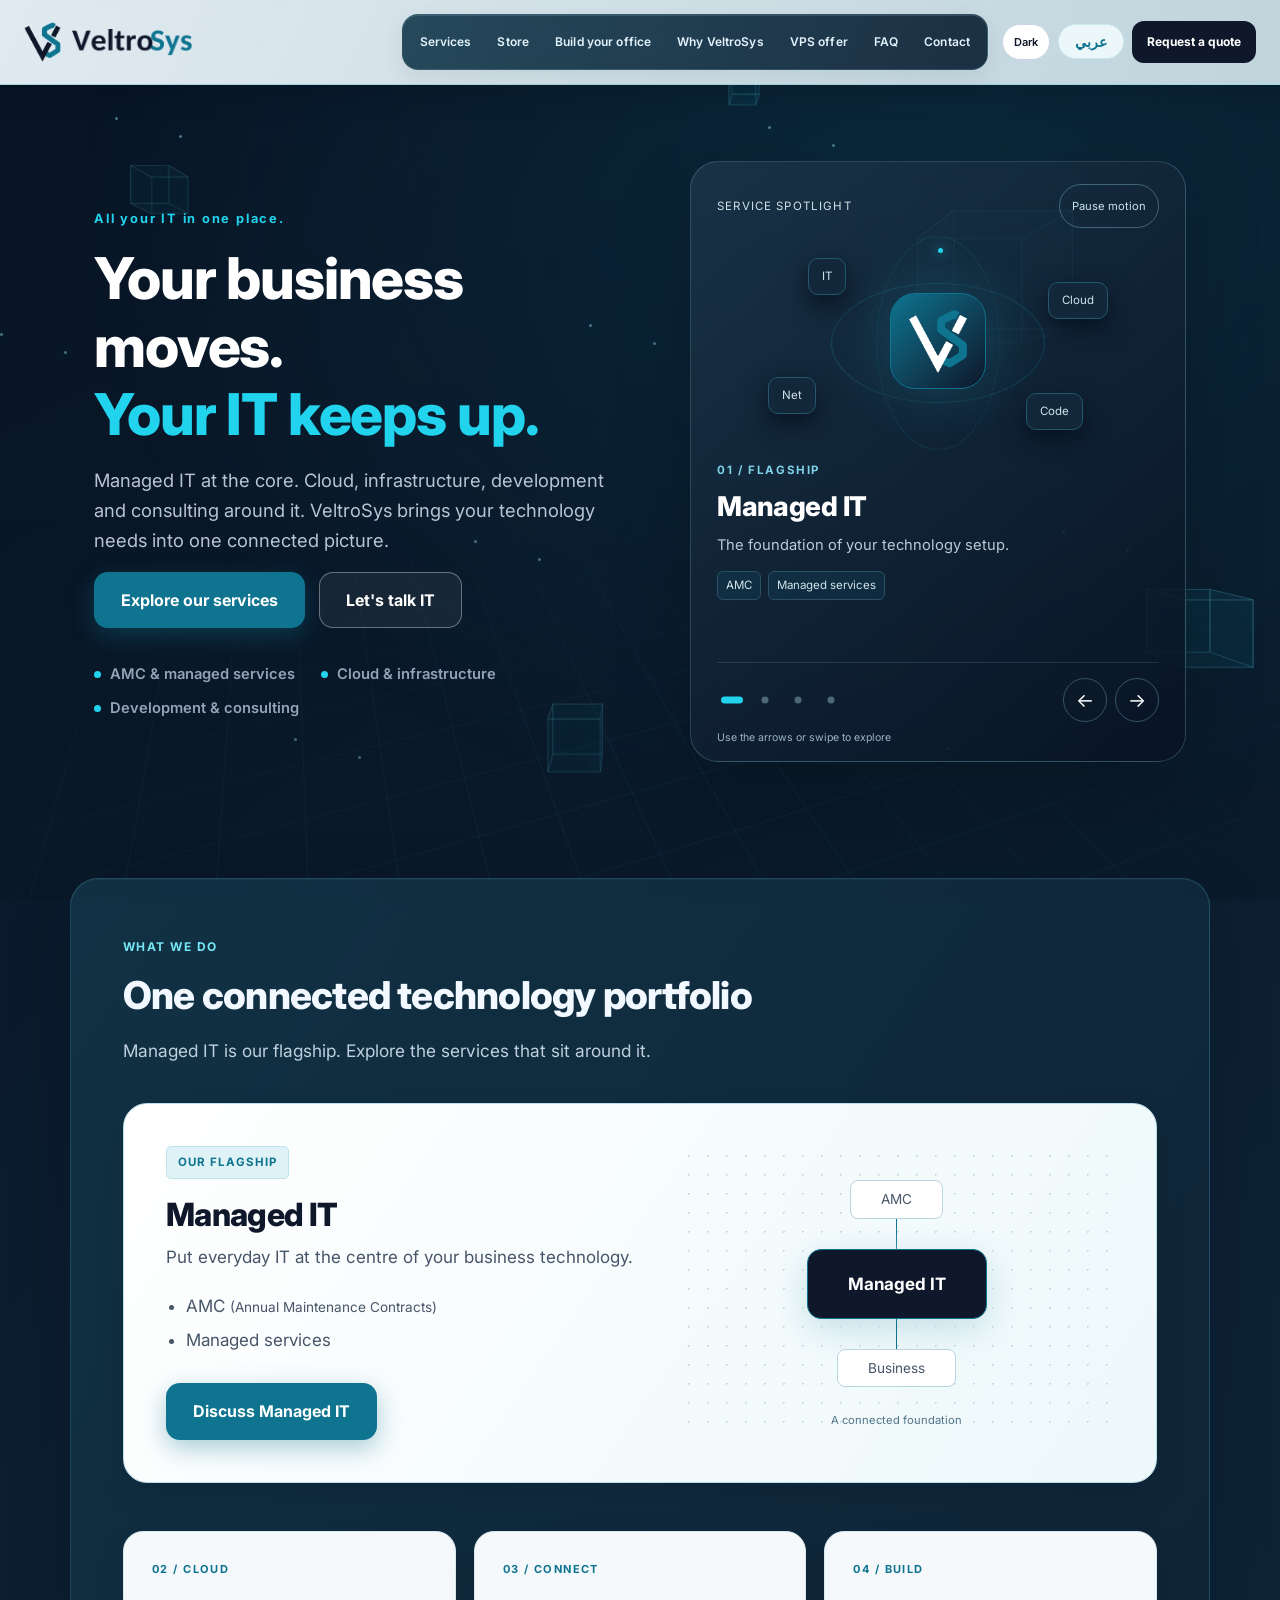
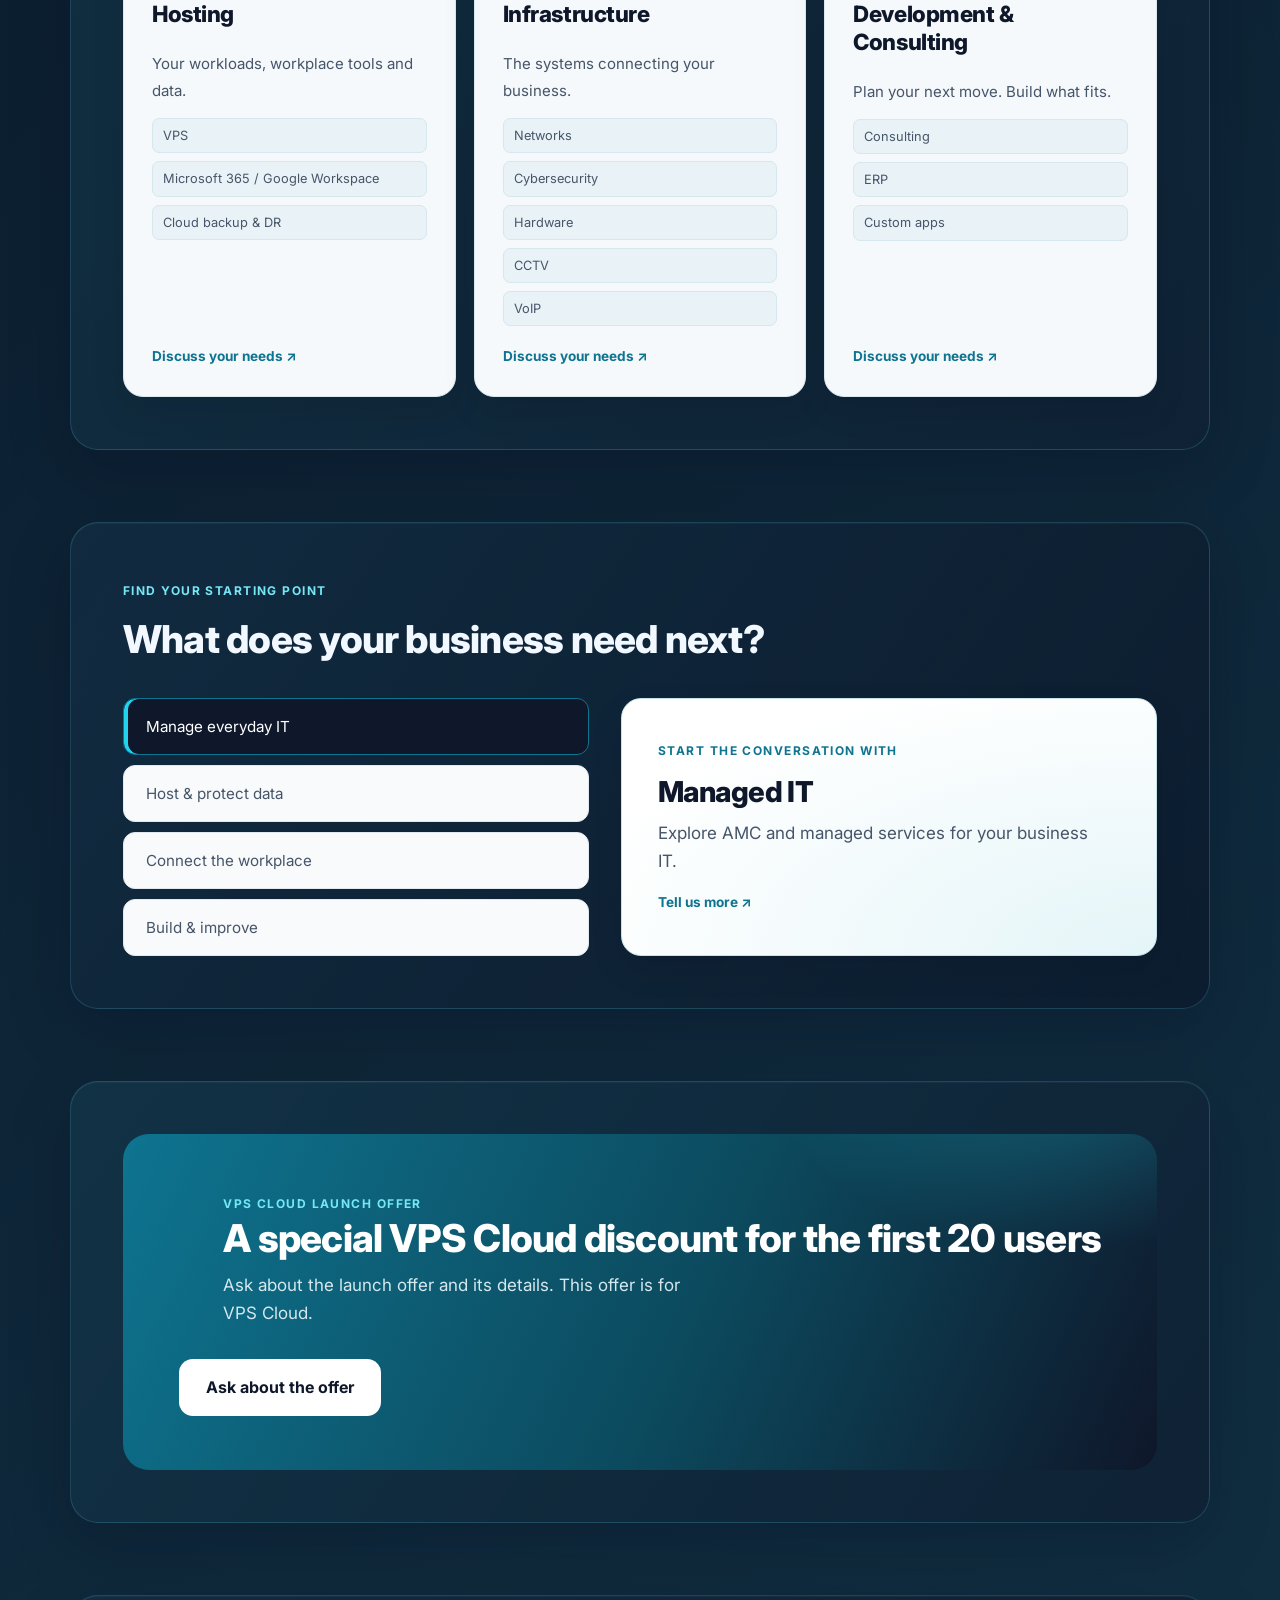
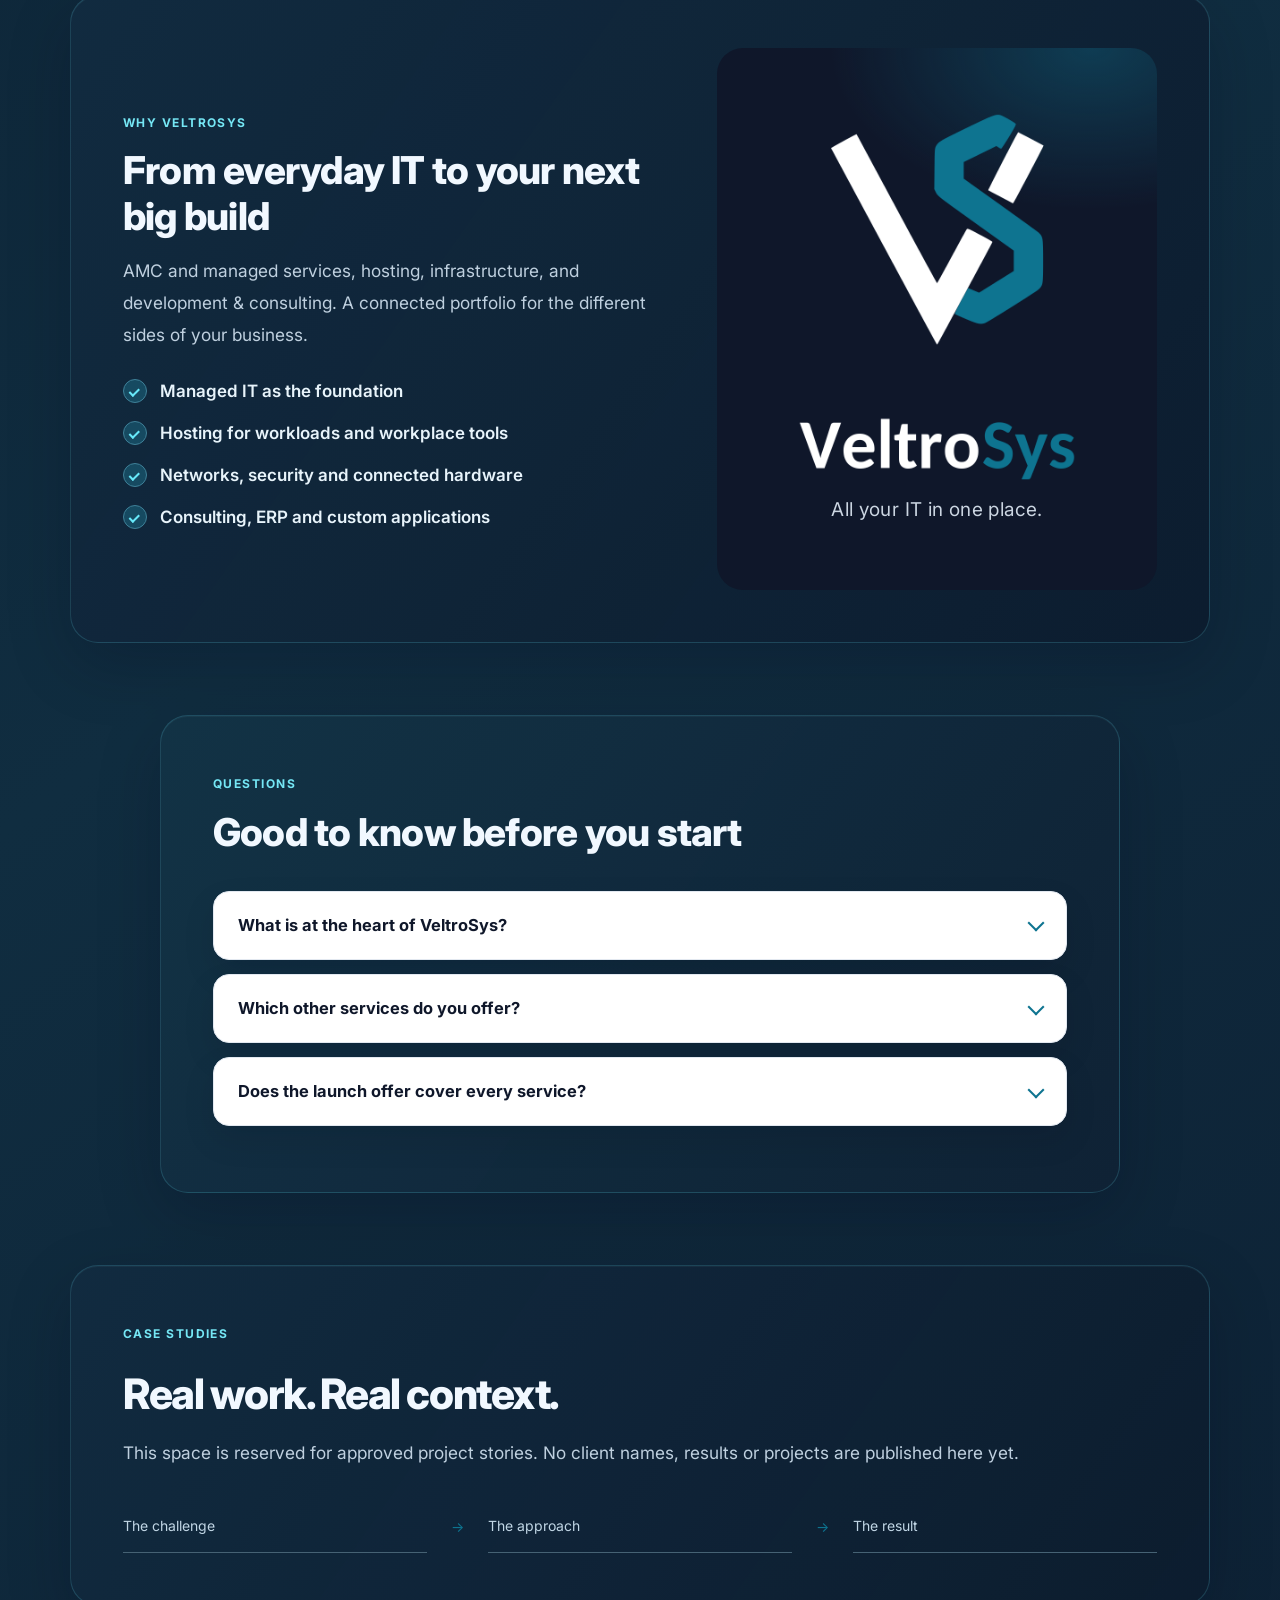
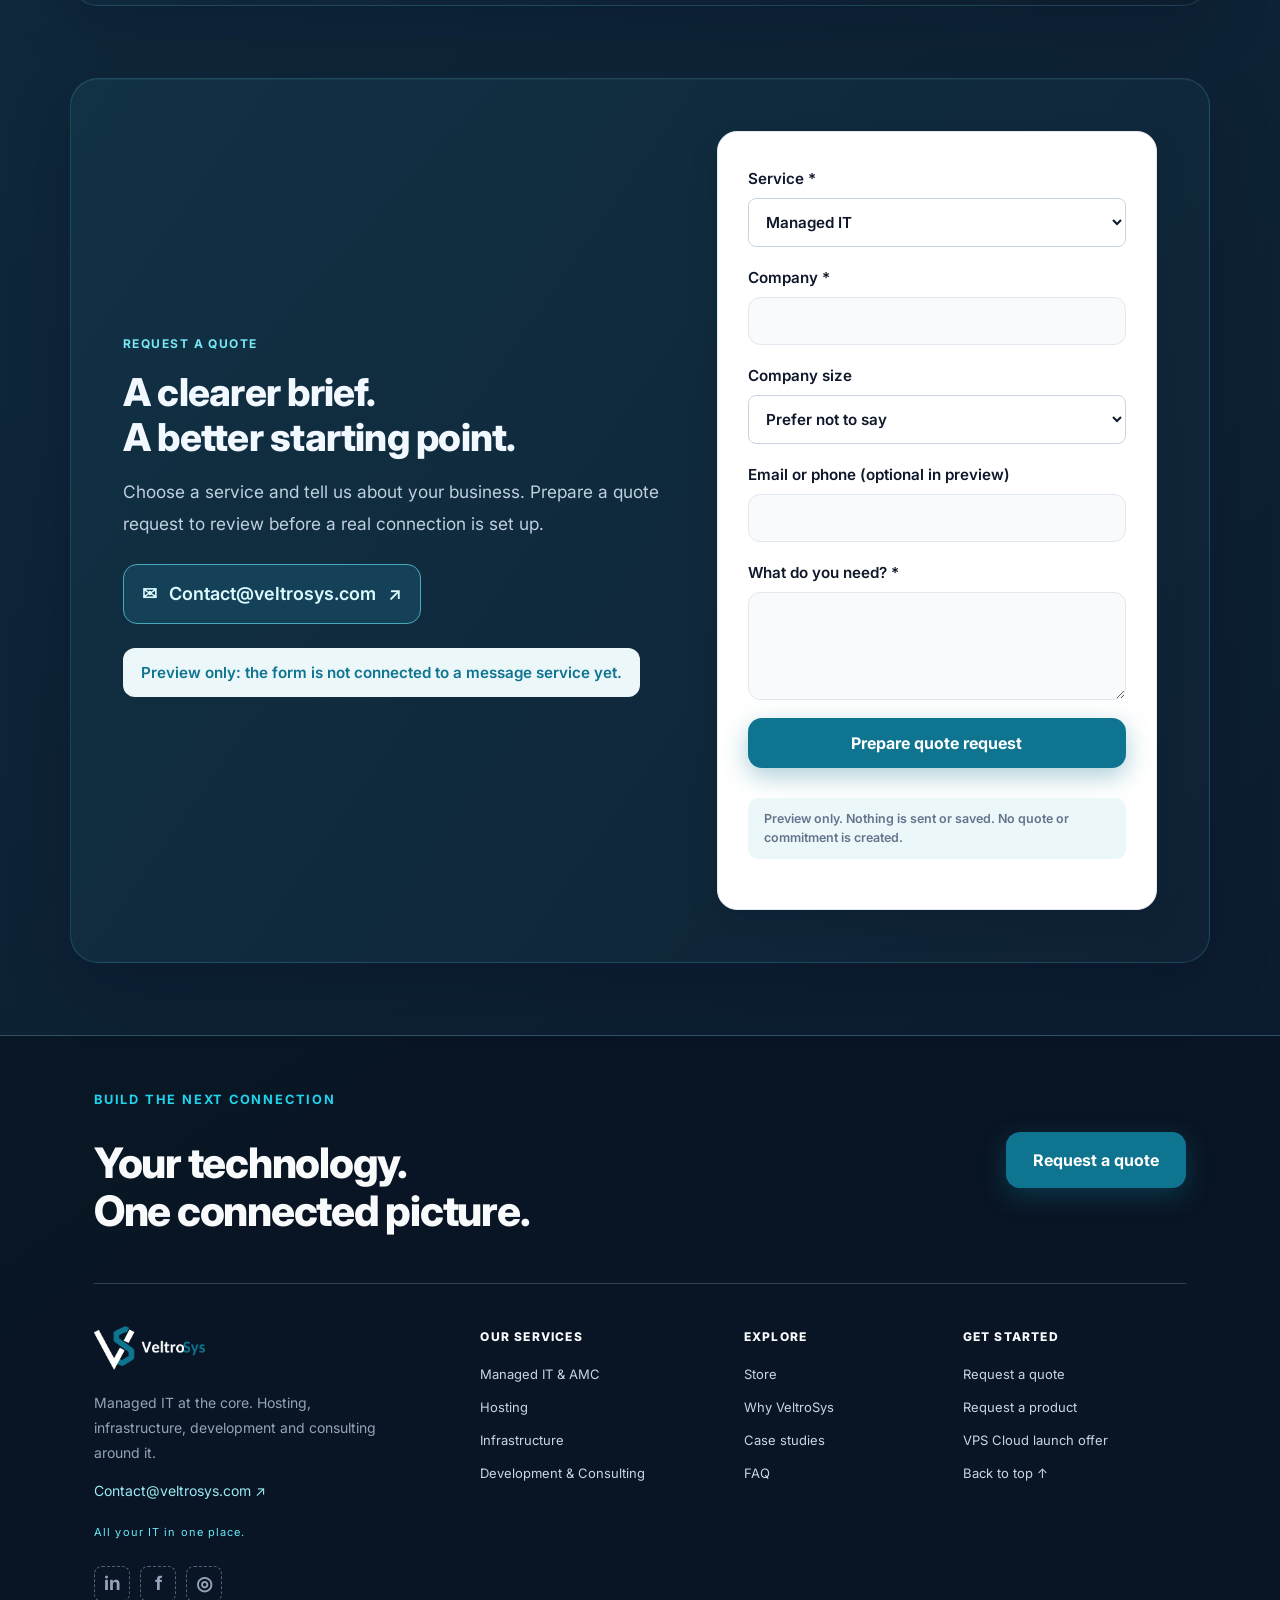
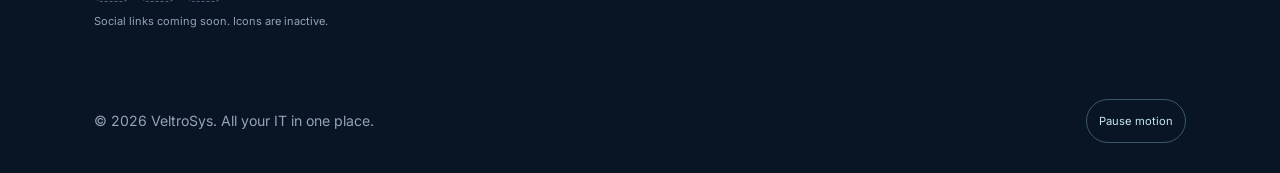
==== commit 88f5d840: "Refresh planner assets for the larger office scene" ====
--- a/index.html
+++ b/index.html
@@ -198,6 +198,6 @@
 <script src="assets/js/content.js?v=brand2"></script>
 <script src="assets/js/products.js"></script>
 <script src="assets/js/main.js"></script>
-<script src="assets/js/store.js?v=planner3"></script>
+<script src="assets/js/store.js?v=planner4"></script>
 </body>
                                                                                                                                                                                                                                                                                                                                                                                                                                                                                                                                                                                                                                                                                                                                                                                                                                                                                                                                                                                                                                                                                                                                                                                                                                                                                                                      </html>
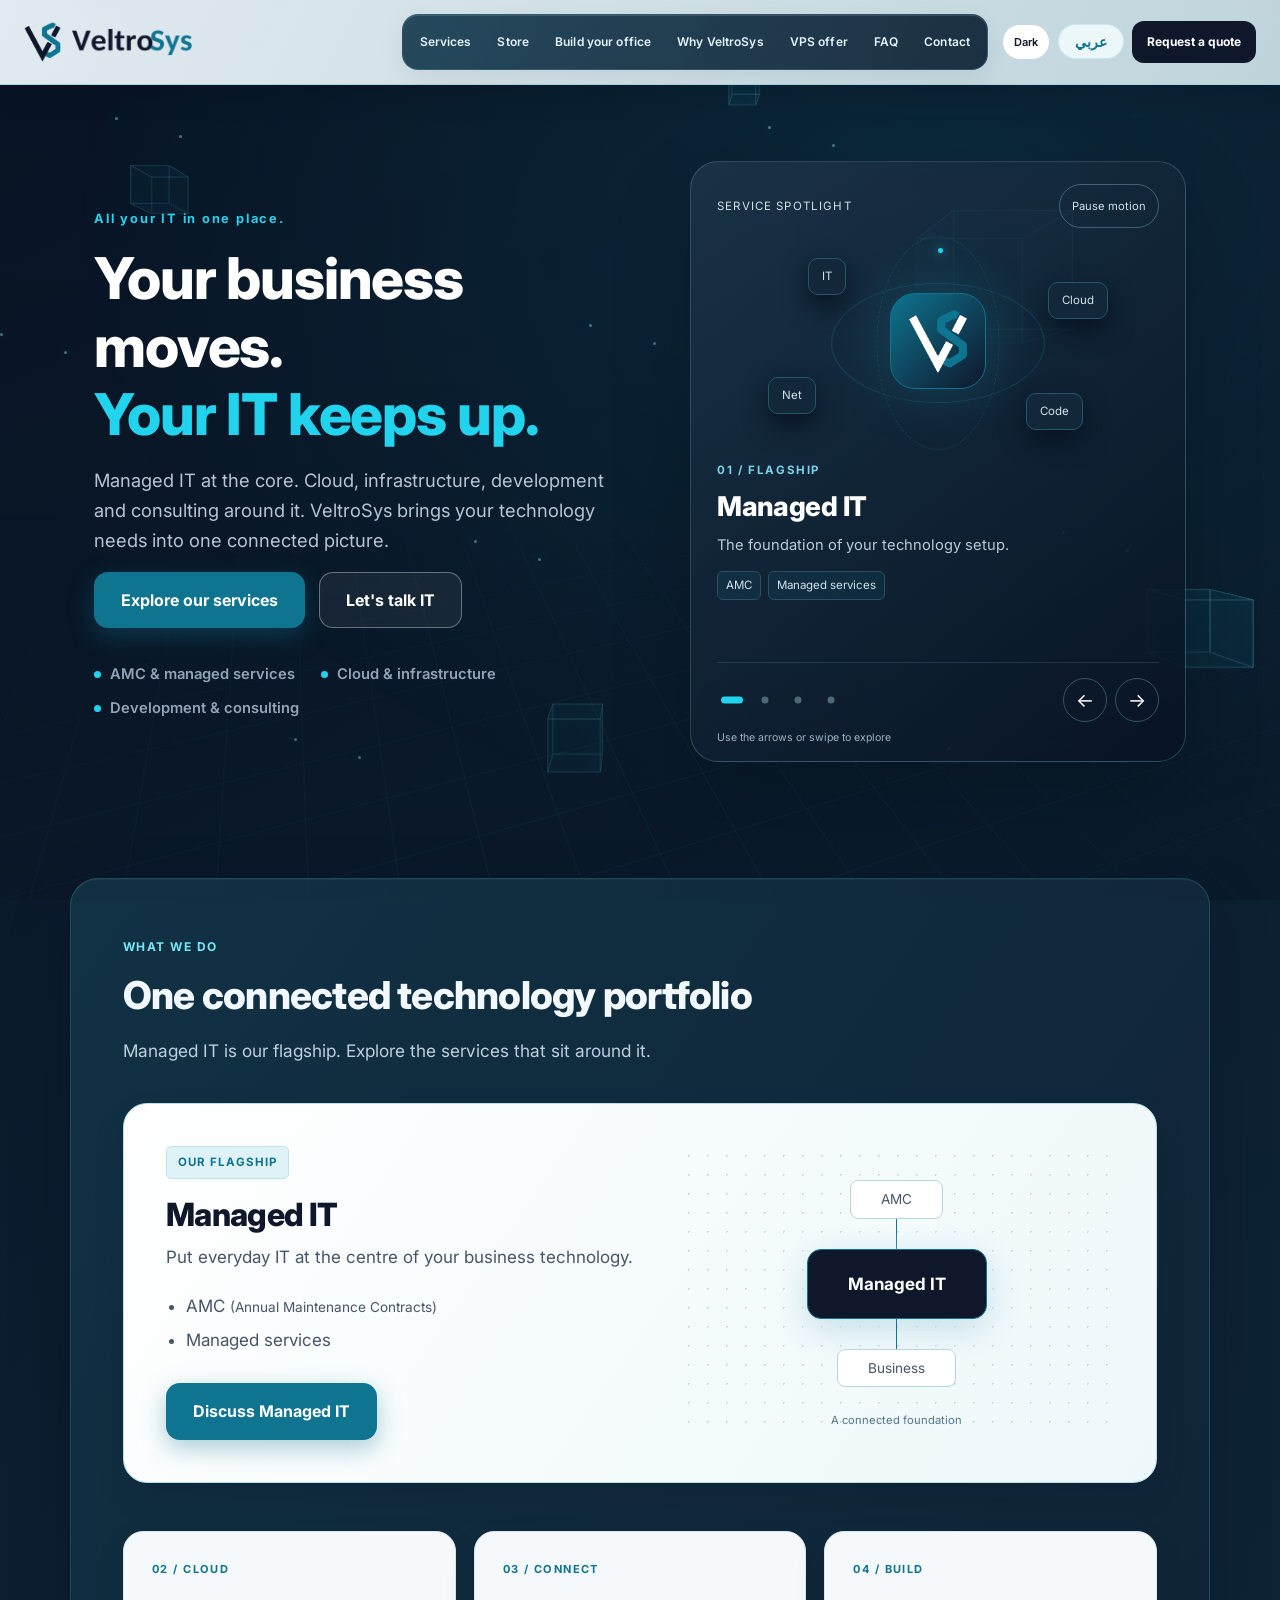
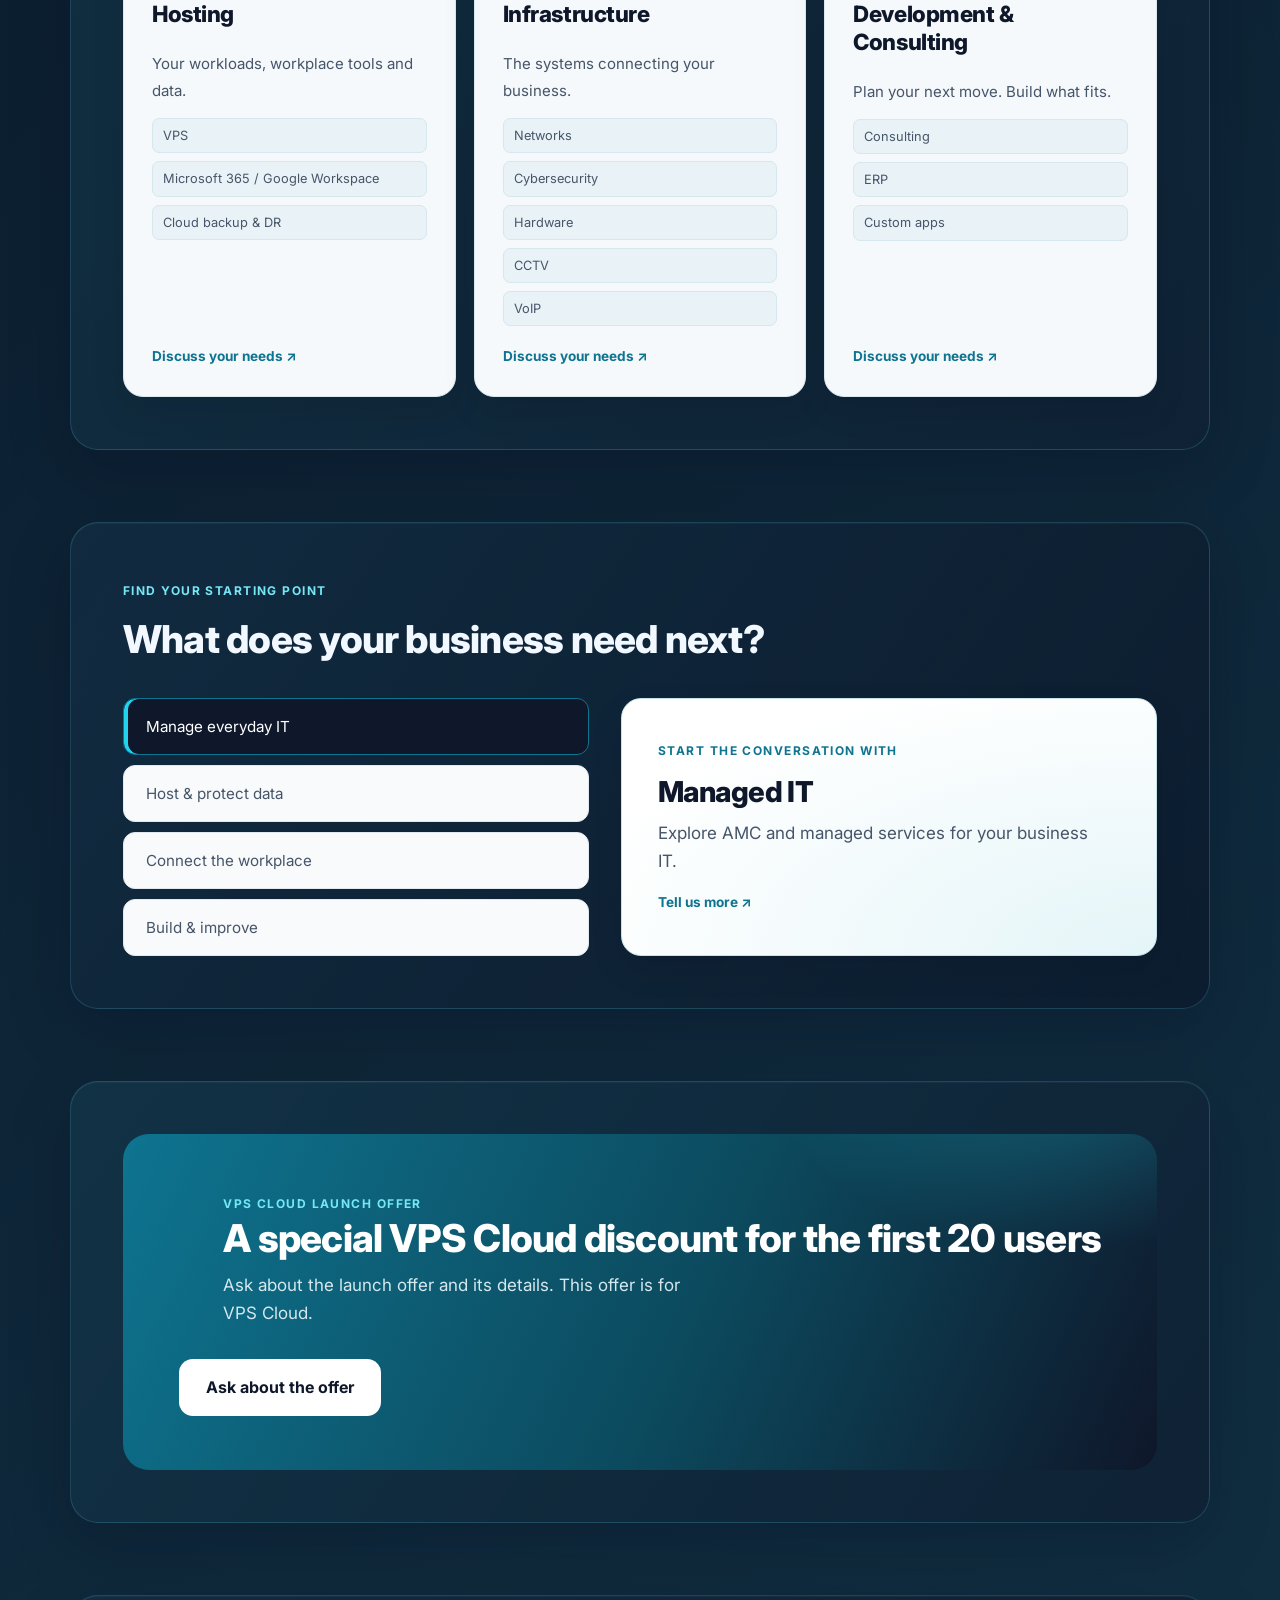
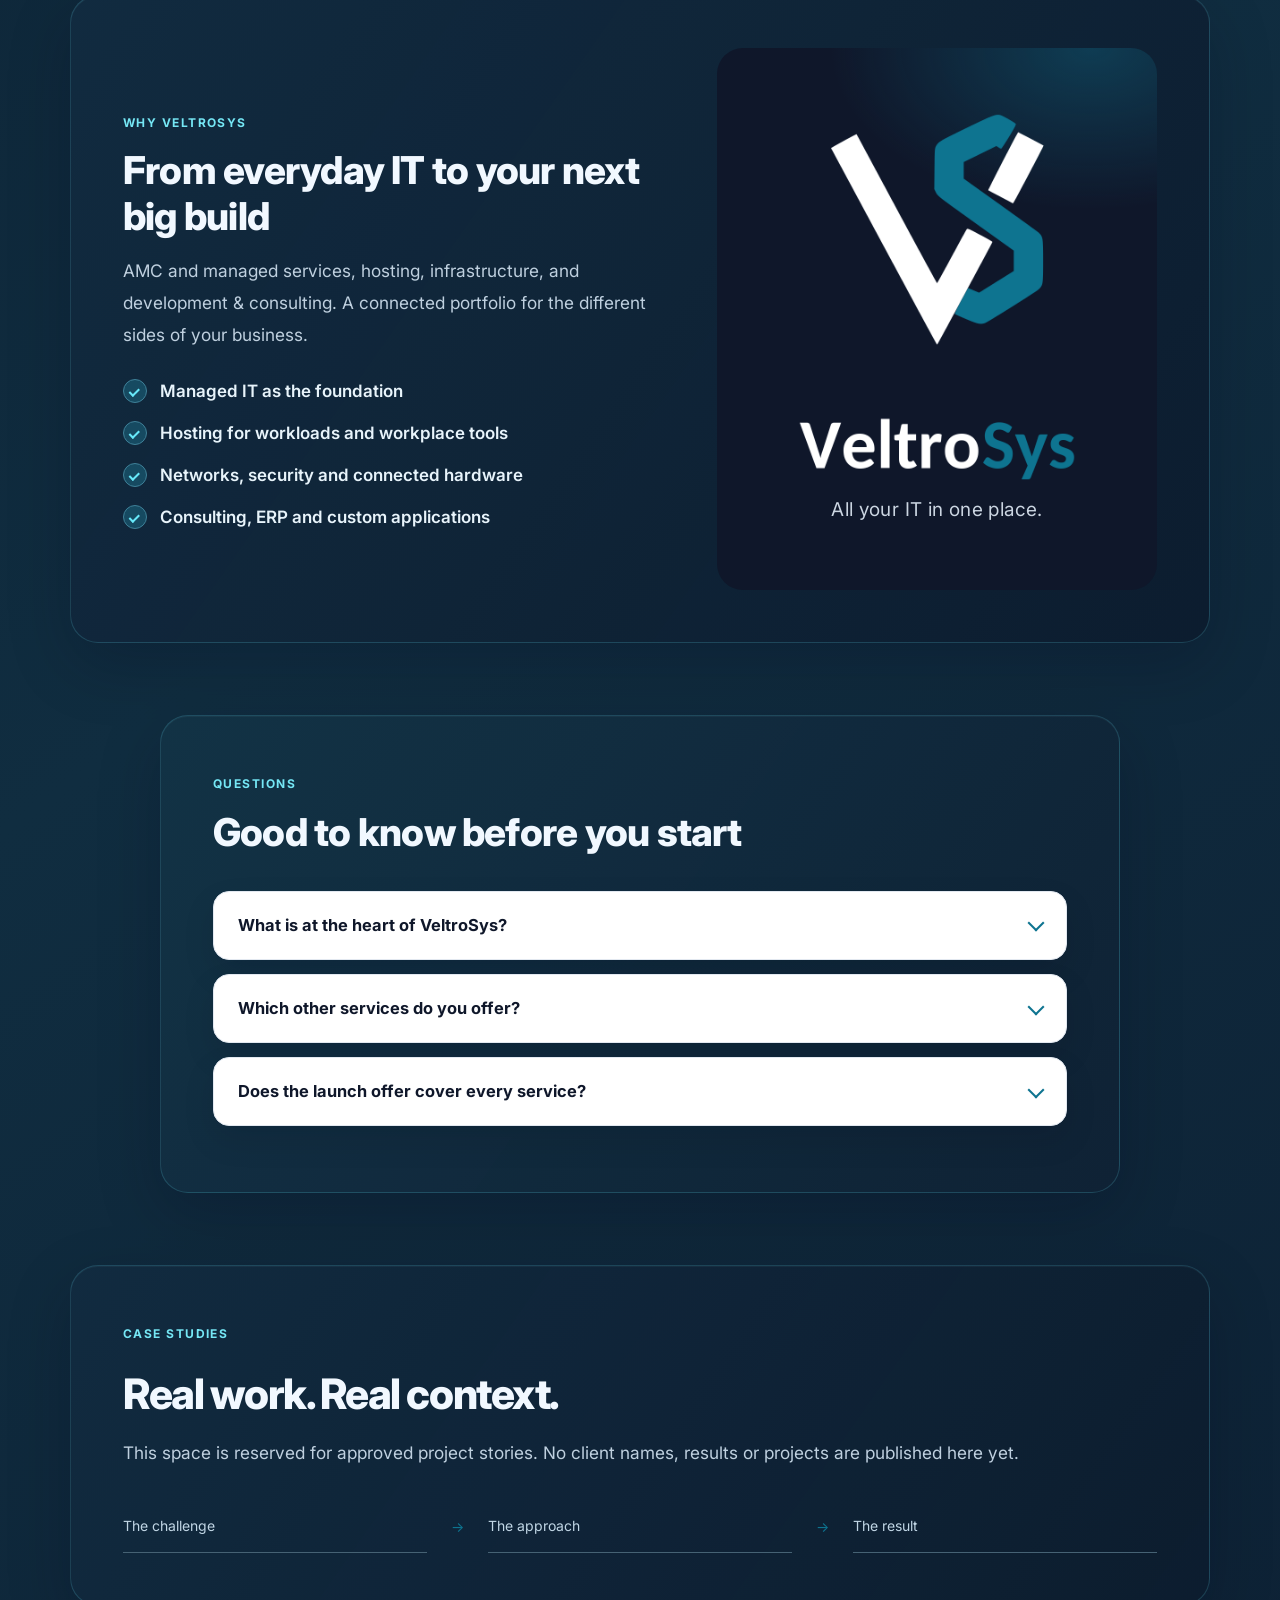
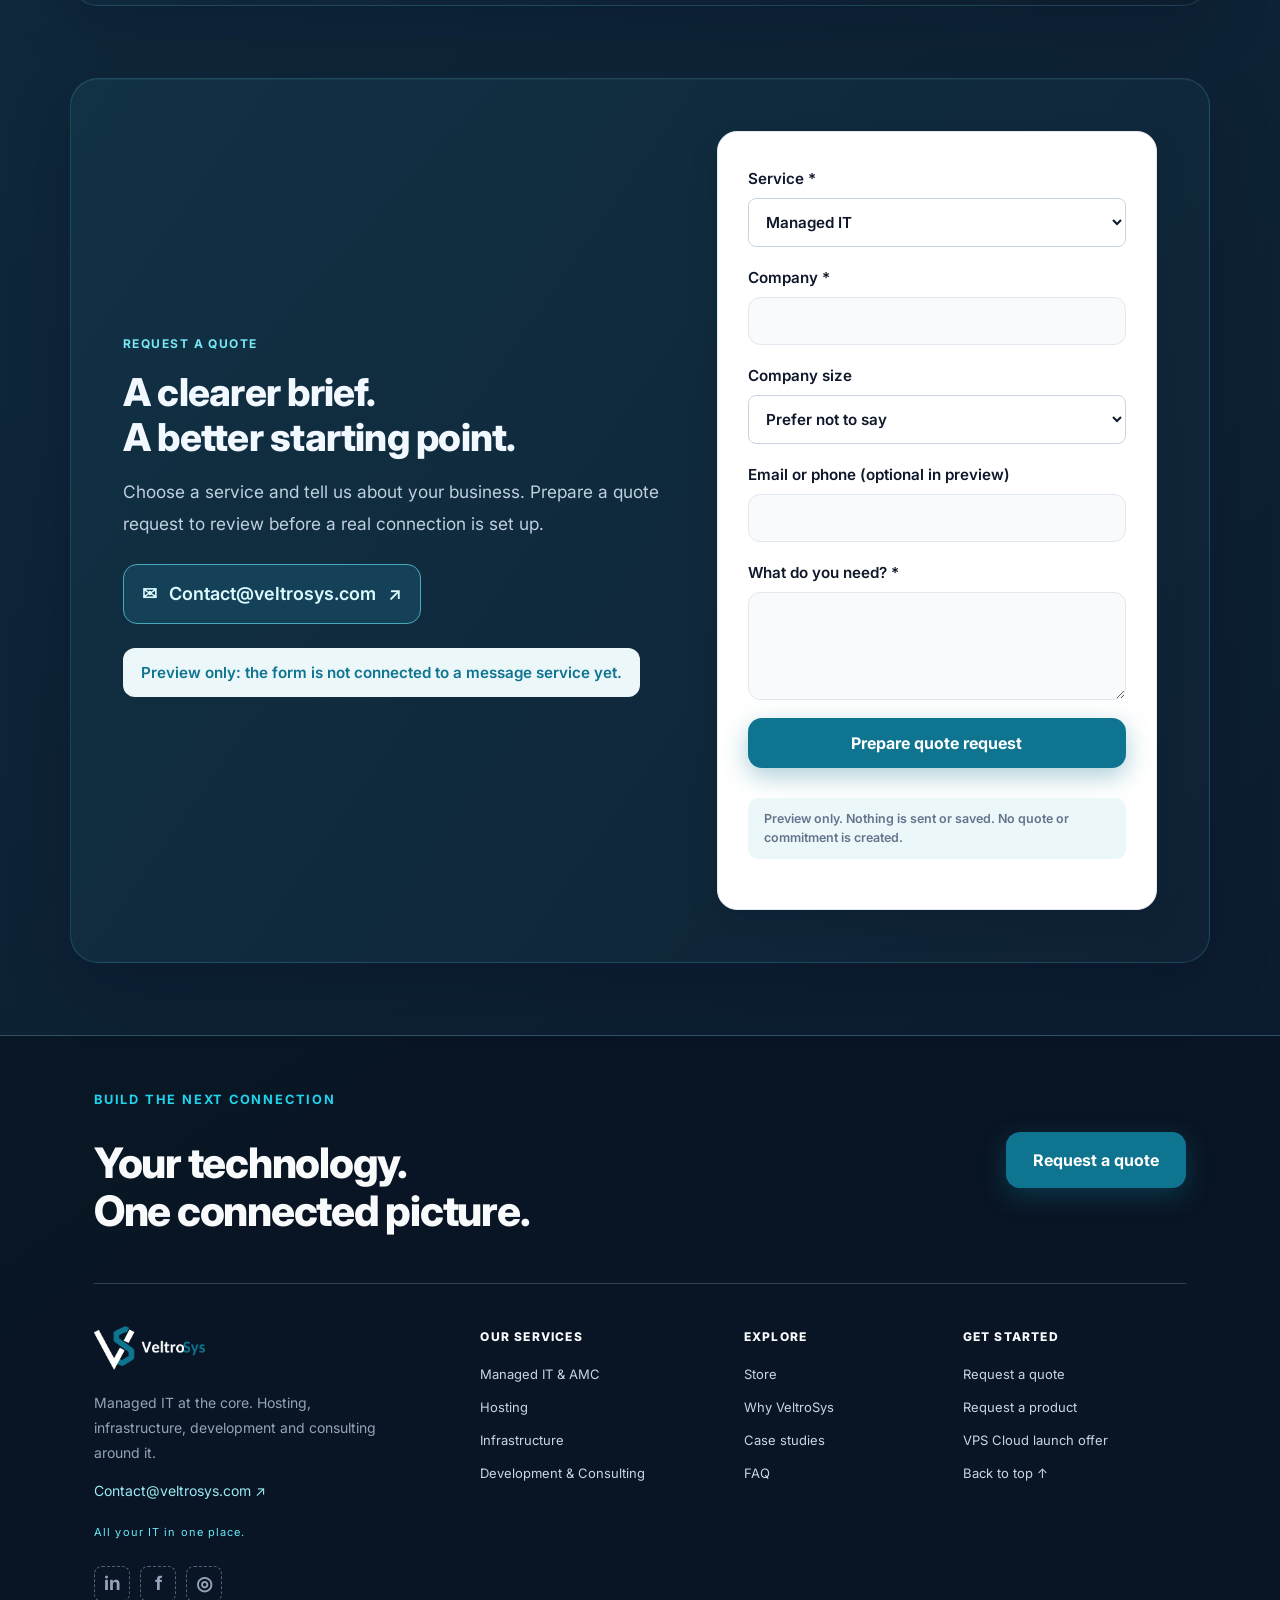
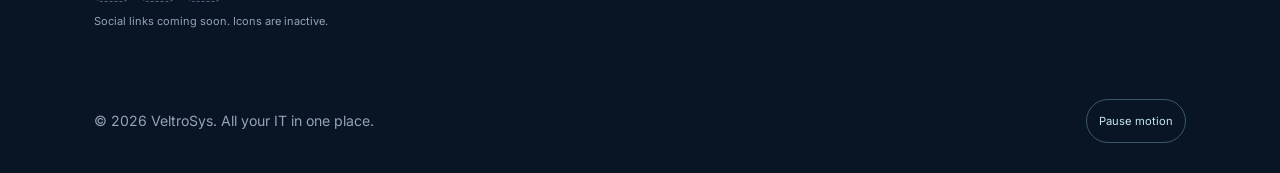
==== commit 928f5c85: "Refresh planner assets for growing room and mobile controls" ====
--- a/index.html
+++ b/index.html
@@ -198,6 +198,6 @@
 <script src="assets/js/content.js?v=brand2"></script>
 <script src="assets/js/products.js"></script>
 <script src="assets/js/main.js"></script>
-<script src="assets/js/store.js?v=planner4"></script>
+<script src="assets/js/store.js?v=planner5"></script>
 </body>
                                                                                                                                                                                                                                                                                                                                                                                                                                                                                                                                                                                                                                                                                                                                                                                                                                                                                                                                                                                                                                                                                                                                                                                                                                                                                                                      </html>
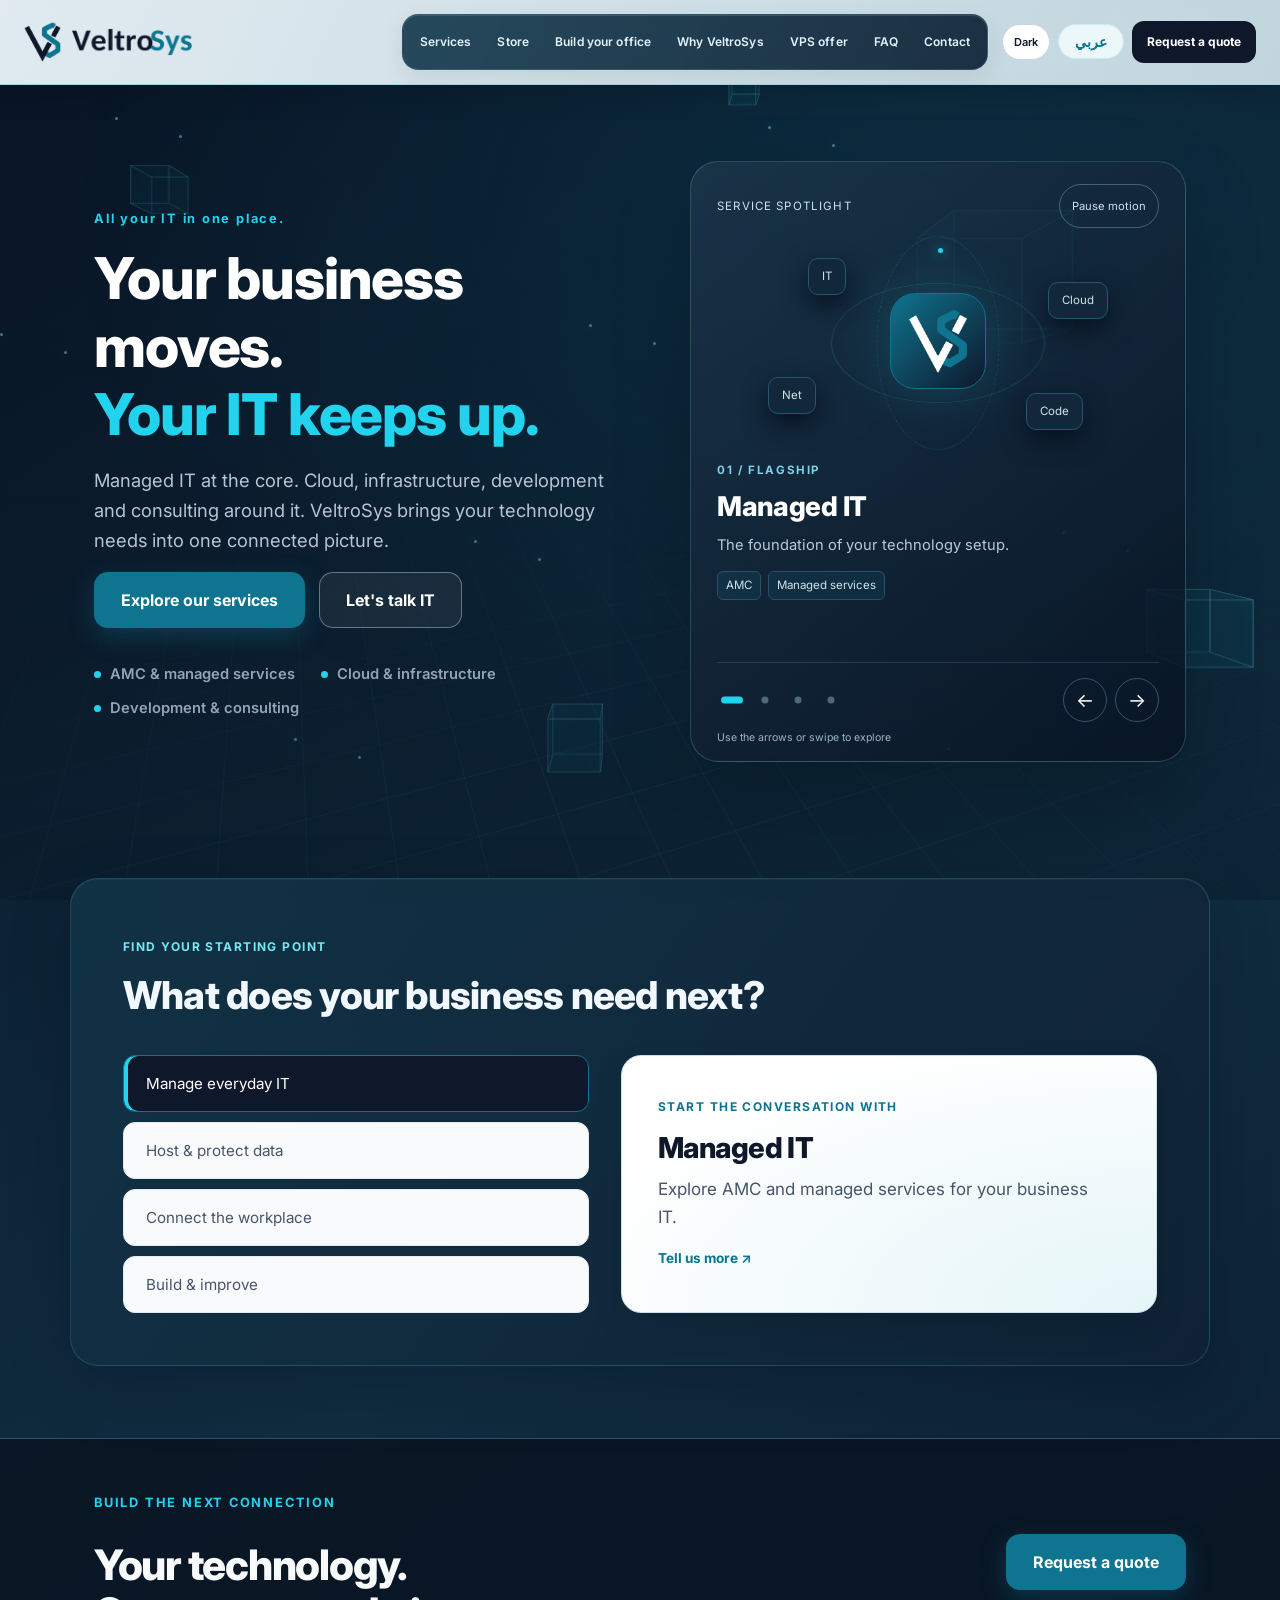
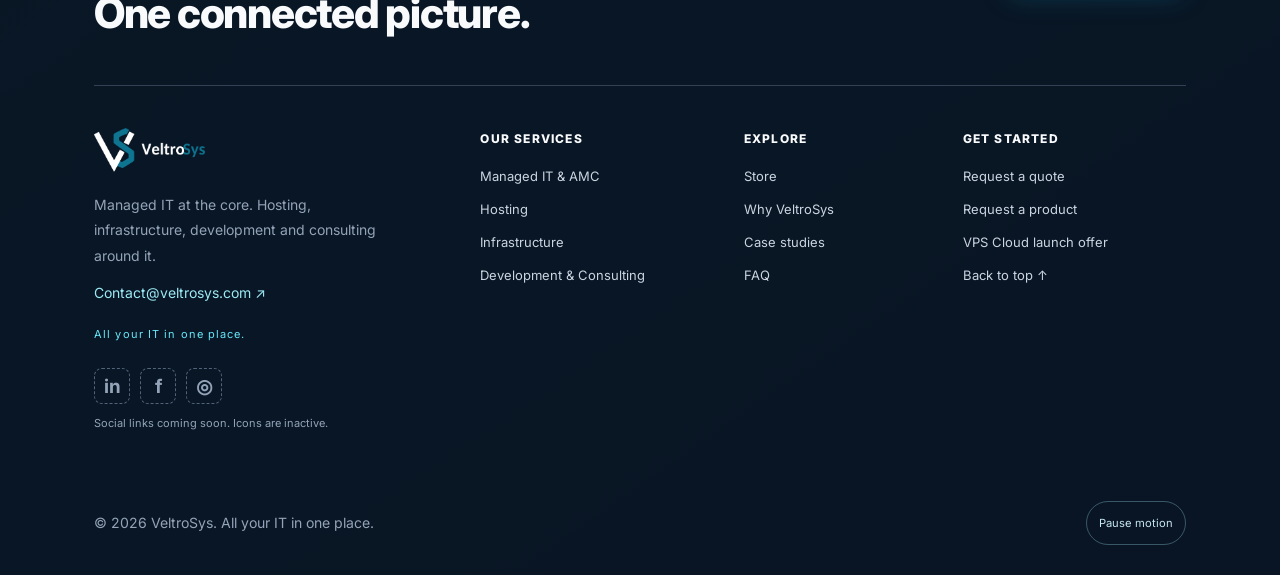
==== commit 5d99fd01: "Update print statement from 'Hello' to 'Goodbye'" ====
--- a/index.html
+++ b/index.html
@@ -17,29 +17,29 @@
 <!-- ===================== Header ===================== -->
 <header class="vx-header">
 <div class="vx-container vx-header-inner">
-<a aria-label="VeltroSys home" class="vx-brand" href="#top">
+<a aria-label="VeltroSys home" class="vx-brand" href="index.html">
 <img alt="" aria-hidden="true" class="vx-brand-mark vx-logo-light" src="assets/img/logo-mark-navy.png"/><img alt="" aria-hidden="true" class="vx-brand-mark vx-logo-dark" src="assets/img/logo-mark-white.png"/><span class="vx-brand-word vx-logo-light" role="img" aria-label="VeltroSys"><img alt="" src="[data-uri]"/></span><span class="vx-brand-word vx-logo-dark" role="img" aria-label="VeltroSys"><img alt="" src="[data-uri]"/></span>
 </a>
 <nav aria-label="Main" class="vx-nav" id="vxNav">
-<a data-i18n="nav.services" href="#services">Services</a>
-<a data-i18n="nav.store" href="#store">Store</a>
-<a href="#office" data-office-en="Build your office" data-office-ar="صمّم مكتبك">Build your office</a>
-<a data-i18n="nav.why" href="#why">Why VeltroSys</a>
-<a data-i18n="nav.offer" href="#offer">VPS offer</a>
-<a data-i18n="nav.faq" href="#faq">FAQ</a>
-<a data-i18n="nav.contact" href="#contact">Contact</a>
+<a data-i18n="nav.services" href="services.html">Services</a>
+<a data-i18n="nav.store" href="store.html">Store</a>
+<a href="office.html" data-office-en="Build your office" data-office-ar="صمّم مكتبك">Build your office</a>
+<a data-i18n="nav.why" href="why.html">Why VeltroSys</a>
+<a data-i18n="nav.offer" href="offer.html">VPS offer</a>
+<a data-i18n="nav.faq" href="faq.html">FAQ</a>
+<a data-i18n="nav.contact" href="contact.html">Contact</a>
 </nav>
 <div class="vx-header-actions">
 <button class="vx-theme" id="vxTheme" type="button" aria-pressed="false">Dark</button>
 <button aria-label="Switch language" class="vx-lang" id="vxLang" type="button">عربي</button>
-<a class="vx-btn vx-btn-navy vx-btn-sm" data-i18n="nav.cta" href="#contact">Request a quote</a>
+<a class="vx-btn vx-btn-navy vx-btn-sm" data-i18n="nav.cta" href="contact.html">Request a quote</a>
 <button aria-expanded="false" aria-label="Open menu" aria-controls="vxNav" class="vx-burger" id="vxBurger" type="button">
 <span></span><span></span><span></span>
 </button>
 </div>
 </div>
 </header>
-<main id="vxHomeView">
+<main id="vxPage">
 <!-- ===================== Hero ===================== -->
 <section class="vx-hero"><div class="vx-aurora vx-aurora-a"></div><div class="vx-aurora vx-aurora-b"></div><div aria-hidden="true" class="vx-circuit"><i></i><i></i><i></i><i></i><i></i><i></i></div>
 <div class="vx-hero-glow"></div>
@@ -49,8 +49,8 @@
 <h1 data-i18n="hero.title">Your business moves.<br/><span class="vx-accent">Your IT keeps up.</span></h1>
 <p class="vx-lead" data-i18n="hero.lead">Managed IT at the core. Cloud, infrastructure, development and consulting around it. VeltroSys brings your technology needs into one connected picture.</p>
 <div class="vx-hero-ctas">
-<a class="vx-btn vx-btn-teal" data-i18n="hero.cta1" href="#services">Explore our services</a>
-<a class="vx-btn vx-btn-ghost" data-i18n="hero.cta2" href="#contact">Let's talk IT</a>
+<a class="vx-btn vx-btn-teal" data-i18n="hero.cta1" href="services.html">Explore our services</a>
+<a class="vx-btn vx-btn-ghost" data-i18n="hero.cta2" href="contact.html">Let's talk IT</a>
 </div>
 <ul class="vx-hero-points">
 <li data-i18n="hero.point1">AMC &amp; managed services</li>
@@ -67,23 +67,6 @@
 </div>
 </div>
 </section>
-<!-- ===================== Services ===================== -->
-<section class="vx-section vx-bg-soft" id="services">
-<div class="vx-container">
-<div class="vx-section-head vx-reveal">
-<p class="vx-eyebrow" data-i18n="services.eyebrow">What we do</p>
-<h2 data-i18n="services.title">One connected technology portfolio</h2>
-<p class="vx-section-sub" data-i18n="services.sub">Managed IT is our flagship. Explore the services that sit around it.</p>
-</div>
-<div class="vx-portfolio">
-<article class="vx-flagship vx-reveal"><div class="vx-flagship-copy"><span class="vx-badge" data-i18n="s.flag">Our flagship</span><h3 data-i18n="s.managedtitle">Managed IT</h3><p data-i18n="s.managed">Put everyday IT at the centre of your business technology.</p><ul><li>AMC <span data-i18n="s.amc">(Annual Maintenance Contracts)</span></li><li data-i18n="s.manageditem">Managed services</li></ul><a class="vx-btn vx-btn-teal" data-i18n="s.managedcta" href="#contact">Discuss Managed IT</a></div><div aria-hidden="true" class="vx-foundation"><div class="vx-foundation-node">AMC</div><div class="vx-foundation-line"></div><div class="vx-foundation-main">Managed IT</div><div class="vx-foundation-line"></div><div class="vx-foundation-node">Business</div><span class="vx-foundation-caption">A connected foundation</span></div></article>
-<div class="vx-grid vx-grid-3">
-<article class="vx-card vx-reveal"><span class="vx-service-number">02 / CLOUD</span><h3 data-i18n="s.hostingtitle">Hosting</h3><p data-i18n="s.hosting">Your workloads, workplace tools and data.</p><ul class="vx-service-list"><li>VPS</li><li>Microsoft 365 / Google Workspace</li><li data-i18n="s.backup">Cloud backup &amp; DR</li></ul><a class="vx-text-link" data-i18n="s.discuss" href="#contact">Discuss your needs ↗</a></article>
-<article class="vx-card vx-reveal"><span class="vx-service-number">03 / CONNECT</span><h3 data-i18n="s.infratitle">Infrastructure</h3><p data-i18n="s.infra">The systems connecting your business.</p><ul class="vx-service-list"><li data-i18n="s.networks">Networks</li><li data-i18n="s.cyber">Cybersecurity</li><li data-i18n="s.hardware">Hardware</li><li>CCTV</li><li>VoIP</li></ul><a class="vx-text-link" data-i18n="s.discuss" href="#contact">Discuss your needs ↗</a></article>
-<article class="vx-card vx-reveal"><span class="vx-service-number">04 / BUILD</span><h3 data-i18n="s.devtitle">Development &amp; Consulting</h3><p data-i18n="s.dev">Plan your next move. Build what fits.</p><ul class="vx-service-list"><li data-i18n="s.consulting">Consulting</li><li>ERP</li><li data-i18n="s.apps">Custom apps</li></ul><a class="vx-text-link" data-i18n="s.discuss" href="#contact">Discuss your needs ↗</a></article>
-</div></div>
-</div>
-</section>
 <!-- ===================== How it works ===================== -->
 <section class="vx-section" id="how">
 <div class="vx-container">
@@ -91,113 +74,19 @@
 <p class="vx-eyebrow" data-i18n="how.eyebrow">Find your starting point</p>
 <h2 data-i18n="how.title">What does your business need next?</h2>
 </div>
-<div class="vx-finder"><div aria-label="Your business need" class="vx-finder-choices" role="group"><button aria-pressed="true" class="vx-selected" data-i18n="find.b0" data-need="0" type="button">Manage everyday IT</button><button aria-pressed="false" data-i18n="find.b1" data-need="1" type="button">Host &amp; protect data</button><button aria-pressed="false" data-i18n="find.b2" data-need="2" type="button">Connect the workplace</button><button aria-pressed="false" data-i18n="find.b3" data-need="3" type="button">Build &amp; improve</button></div><div aria-live="polite" class="vx-finder-result"><span class="vx-eyebrow" data-i18n="find.label">Start the conversation with</span><h3 id="vxFindTitle">Managed IT</h3><p id="vxFindDesc">Explore AMC and managed services for your business IT.</p><a class="vx-text-link" data-i18n="find.cta" href="#contact">Tell us more ↗</a></div></div>
-</div>
-</section>
-<!-- ===================== Offer ===================== -->
-<section class="vx-section vx-bg-soft" id="offer">
-<div class="vx-container">
-<div class="vx-offer vx-reveal">
-<div class="vx-offer-glow"></div>
-<div class="vx-offer-copy">
-<p class="vx-eyebrow vx-eyebrow-light" data-i18n="offer.eyebrow">VPS Cloud launch offer</p>
-<h2 data-i18n="offer.title">A special VPS Cloud discount for the first 20 users</h2>
-<p data-i18n="offer.sub">Ask about the launch offer and its details. This offer is for VPS Cloud.</p>
-</div>
-<a class="vx-btn vx-btn-light" data-i18n="offer.cta" href="#contact">Ask about the offer</a>
-</div>
-</div>
-</section>
-<!-- ===================== Why VeltroSys ===================== -->
-<section class="vx-section" id="why">
-<div class="vx-container vx-split">
-<div class="vx-split-copy vx-reveal">
-<p class="vx-eyebrow" data-i18n="why.eyebrow">Why VeltroSys</p>
-<h2 data-i18n="why.title">From everyday IT to your next big build</h2>
-<p class="vx-section-sub" data-i18n="why.sub">AMC and managed services, hosting, infrastructure, and development &amp; consulting. A connected portfolio for the different sides of your business.</p>
-<ul class="vx-checks">
-<li data-i18n="why.c1">Managed IT as the foundation</li>
-<li data-i18n="why.c2">Hosting for workloads and workplace tools</li>
-<li data-i18n="why.c3">Networks, security and connected hardware</li>
-<li data-i18n="why.c4">Consulting, ERP and custom applications</li>
-</ul>
-</div>
-<div class="vx-brand-card vx-reveal">
-<div class="vx-brand-card-lockup"><img alt="VeltroSys" class="vx-brand-card-logo" src="assets/img/logo-full-white-noslogan.png"/><p dir="ltr">All your IT in one place.</p></div>
-</div>
-</div>
-</section>
-<!-- ===================== FAQ ===================== -->
-<section class="vx-section vx-bg-soft" id="faq">
-<div class="vx-container vx-container-narrow">
-<div class="vx-section-head vx-reveal">
-<p class="vx-eyebrow" data-i18n="faq.eyebrow">Questions</p>
-<h2 data-i18n="faq.title">Good to know before you start</h2>
-</div>
-<div class="vx-faq vx-reveal">
-<details>
-<summary data-i18n="faq.q1">What is at the heart of VeltroSys?</summary>
-<p data-i18n="faq.a1">Managed IT is our flagship: AMC (Annual Maintenance Contracts) and managed services. Tell us about your environment to discuss the scope that fits your business.</p>
-</details>
-<details>
-<summary data-i18n="faq.q2">Which other services do you offer?</summary>
-<p data-i18n="faq.a2">Hosting includes VPS, Microsoft 365 / Google Workspace, cloud backup &amp; DR. Infrastructure covers networks, cybersecurity, hardware, CCTV and VoIP. Development &amp; Consulting covers consulting, ERP and custom apps.</p>
-</details>
-<details>
-<summary data-i18n="faq.q3">Does the launch offer cover every service?</summary>
-<p data-i18n="faq.a3">The launch discount is for the first 20 VPS Cloud users. Ask about the details and availability; it is not a portfolio-wide discount.</p>
-</details>
-</div>
-</div>
-</section>
-<section class="vx-section vx-bg-soft" id="case-studies"><div class="vx-container vx-case-placeholder"><p class="vx-eyebrow" data-i18n="case.eyebrow">Case studies</p><h2 data-i18n="case.title">Real work. Real context.</h2><p class="vx-section-sub" data-i18n="case.note">This space is reserved for approved project stories. No client names, results or projects are published here yet.</p><div class="vx-case-steps" aria-hidden="true"><span data-i18n="case.challenge">The challenge</span><i>→</i><span data-i18n="case.approach">The approach</span><i>→</i><span data-i18n="case.result">The result</span></div></div></section>
-<!-- ===================== Contact ===================== -->
-<section class="vx-section" id="contact">
-<div class="vx-container vx-split">
-<div class="vx-split-copy vx-reveal">
-<p class="vx-eyebrow" data-i18n="contact.eyebrow">Request a quote</p>
-<h2 data-i18n="contact.title">A clearer brief.<br>A better starting point.</h2>
-<p class="vx-section-sub" data-i18n="contact.sub">Choose a service and tell us about your business. Prepare a quote request to review before a real connection is set up.</p>
-<a class="vx-email-link" href="mailto:Contact@veltrosys.com"><span>✉</span> <bdi>Contact@veltrosys.com</bdi> <span aria-hidden="true">↗</span></a>
-<p class="vx-contact-hint" data-i18n="contact.hint">Preview only: the form is not connected to a message service yet.</p>
-</div>
-<div class="vx-form vx-reveal" id="vxServiceForm" role="form" aria-label="Prepare a service quote request">
-<label><span data-i18n="quote.service">Service *</span><select id="vxQuoteService"><option value="Managed IT">Managed IT</option><option value="Hosting">Hosting</option><option value="Infrastructure">Infrastructure</option><option value="Development & Consulting">Development &amp; Consulting</option></select></label>
-<label><span data-i18n="quote.company">Company *</span><input id="vxQuoteCompany" type="text" maxlength="160" autocomplete="organization"></label>
-<label><span data-i18n="quote.size">Company size</span><select id="vxQuoteSize"><option value="Not specified" data-i18n="quote.unspecified">Prefer not to say</option><option>1–10</option><option>11–50</option><option>51–200</option><option>201+</option></select></label>
-<label><span data-i18n="quote.contact">Email or phone (optional in preview)</span><input id="vxQuoteContact" type="text" maxlength="160"></label>
-<label><span data-i18n="quote.requirements">What do you need? *</span><textarea id="vxQuoteDetails" rows="4" maxlength="1500"></textarea></label>
-<button class="vx-btn vx-btn-teal vx-btn-block" id="vxPrepareQuote" type="button" data-i18n="quote.prepare">Prepare quote request</button>
-<p id="vxQuoteError" class="vx-product-error" role="alert" hidden></p><p class="vx-form-note" data-i18n="quote.note">Preview only. Nothing is sent or saved. No quote or commitment is created.</p>
-<div id="vxQuoteSummary" class="vx-request-summary" tabindex="-1" hidden><h3 data-i18n="quote.summary">Your quote request</h3><dl id="vxQuoteList"></dl><p data-i18n="quote.note">Preview only. Nothing is sent or saved. No quote or commitment is created.</p></div></div>
+<div class="vx-finder"><div aria-label="Your business need" class="vx-finder-choices" role="group"><button aria-pressed="true" class="vx-selected" data-i18n="find.b0" data-need="0" type="button">Manage everyday IT</button><button aria-pressed="false" data-i18n="find.b1" data-need="1" type="button">Host &amp; protect data</button><button aria-pressed="false" data-i18n="find.b2" data-need="2" type="button">Connect the workplace</button><button aria-pressed="false" data-i18n="find.b3" data-need="3" type="button">Build &amp; improve</button></div><div aria-live="polite" class="vx-finder-result"><span class="vx-eyebrow" data-i18n="find.label">Start the conversation with</span><h3 id="vxFindTitle">Managed IT</h3><p id="vxFindDesc">Explore AMC and managed services for your business IT.</p><a class="vx-text-link" data-i18n="find.cta" href="contact.html">Tell us more ↗</a></div></div>
 </div>
 </section>
 </main>
-<main id="vxStoreView" hidden>
-<section class="vx-store-hero"><div class="vx-container vx-store-intro"><div><p class="vx-eyebrow vx-eyebrow-light" data-i18n="store.eyebrow">VeltroSys / Store</p><h1 data-i18n="store.title">The next piece of<br><span class="vx-accent">your IT setup.</span></h1><p class="vx-lead" data-i18n="store.intro">Explore products and prepare a request. No online payment or checkout.</p></div><div class="vx-store-glyph" aria-hidden="true"><img src="assets/img/logo-mark-white.png" alt=""><span>REQUEST / CONNECT</span></div></div></section>
-<section class="vx-section vx-bg-soft"><div class="vx-container"><div class="vx-store-heading"><div><p class="vx-eyebrow" data-i18n="store.catalog">Product catalogue</p><h2 data-i18n="store.explore">Find what fits your setup.</h2></div><a class="vx-btn vx-btn-navy" href="#product-request" data-i18n="store.specific">Have a product in mind?</a></div>
-<p class="vx-demo-banner" data-i18n="store.demobanner">Illustrative catalogue only. These examples are not live offers. Brands, specifications, pricing and availability are not confirmed.</p><div id="vxProducts" class="vx-product-grid"></div>
-<div id="vxCatalogEmpty" class="vx-catalog-empty"><span class="vx-empty-symbol" aria-hidden="true">+</span><div><h3 data-i18n="store.emptytitle">The catalogue is being prepared.</h3><p data-i18n="store.empty">Product details will appear here once added. Have a specific product in mind? Prepare a request below.</p></div></div>
-</div></section>
-<section class="vx-section" id="product-request"><div class="vx-container vx-store-request-layout"><div><p class="vx-eyebrow" data-i18n="store.requesteyebrow">Product request</p><h2 data-i18n="store.requesttitle">Tell us what<br>you are looking for.</h2><p class="vx-section-sub" data-i18n="store.requestintro">Start with the product name, quantity and any details that matter to your setup.</p><div class="vx-request-disclaimer"><strong data-i18n="store.drafttitle">Preview mode</strong><p data-i18n="store.disclaimer">This request form is not connected yet. It prepares a summary on this page only. Nothing is sent or saved.</p></div></div>
-<div class="vx-request-panel"><div id="vxProductForm" role="form" aria-label="Prepare a product request"><label for="vxProductName" data-i18n="store.product">Product name / model *</label><input id="vxProductName" type="text" maxlength="160" autocomplete="off" required><div class="vx-request-fields"><div><label for="vxProductQty" data-i18n="store.quantity">Quantity *</label><input id="vxProductQty" type="number" min="1" max="9999" value="1" step="1" required></div><div><label for="vxProductCompany" data-i18n="store.company">Company (optional)</label><input id="vxProductCompany" type="text" maxlength="160" autocomplete="organization"></div></div><label for="vxProductContact" data-i18n="store.contact">Email or phone (optional in preview)</label><input id="vxProductContact" type="text" maxlength="160" autocomplete="off"><label for="vxProductDetails" data-i18n="store.details">Requirements (optional)</label><textarea id="vxProductDetails" rows="4" maxlength="1500"></textarea><button class="vx-btn vx-btn-teal" id="vxPrepareRequest" type="button" data-i18n="store.prepare">Prepare request summary</button><p id="vxProductError" class="vx-product-error" role="alert" hidden></p></div><div id="vxProductSummary" class="vx-request-summary" tabindex="-1" hidden><h3 data-i18n="store.summarytitle">Your request summary</h3><dl id="vxSummaryList"></dl><p data-i18n="store.summarynote">Not sent. No order has been placed, and no price or availability is confirmed.</p><button id="vxEditRequest" class="vx-btn vx-btn-outline" type="button" data-i18n="store.edit">Edit request</button></div></div>
-</div></section>
-</main>
-<main id="vxOfficeView" hidden>
-<section class="vx-section vx-office-section"><div class="vx-container">
-<div class="vx-office-title"><div><p class="vx-eyebrow" data-office-en="VeltroSys playground" data-office-ar="مساحة VeltroSys التفاعلية">VeltroSys playground</p><h1 data-office-en="Build your office." data-office-ar="صمّم مكتبك.">Build your office.</h1><p class="vx-section-sub" data-office-en="Start with an empty space. Add your devices and watch the connections come to life." data-office-ar="ابدأ بمساحة فارغة. أضف أجهزتك وشاهد الاتصالات تنبض بالحياة.">Start with an empty space. Add your devices and watch the connections come to life.</p></div><button id="vxOfficeMotion" class="vx-motion" type="button" aria-pressed="false">Pause motion</button></div>
-<div class="vx-office-presets" role="group" aria-label="Workspace type"><button type="button" data-office-preset="office" aria-pressed="true" data-office-en="Office" data-office-ar="مكتب">Office</button><button type="button" data-office-preset="shop" aria-pressed="false" data-office-en="Shop" data-office-ar="متجر">Shop</button><span data-office-en="Changes the scene, not your devices" data-office-ar="يغيّر المشهد فقط، وليس أجهزتك">Changes the scene, not your devices</span></div>
-<div class="vx-office-layout"><div class="vx-office-visual"><div id="vxOfficeScene" class="vx-office-scene"></div><p id="vxOfficeSceneCaption"></p><p class="vx-office-legend" data-office-en="Animated lines illustrate connections, not cable routes or Wi-Fi coverage." data-office-ar="الخطوط المتحركة توضّح الاتصالات فقط، وليست مسارات كابلات أو تغطية Wi-Fi.">Animated lines illustrate connections, not cable routes or Wi-Fi coverage.</p></div><div><h2 class="vx-office-small-title" data-office-en="Add to your space" data-office-ar="أضف إلى مساحتك">Add to your space</h2><div id="vxOfficeDevices" class="vx-office-devices"></div></div></div>
-<div class="vx-office-bottom"><div><p class="vx-eyebrow" data-office-en="Your starting brief" data-office-ar="ملخّص احتياجاتك">Your starting brief</p><h2 data-office-en="Your setup, at a glance." data-office-ar="تجهيزاتك في لمحة.">Your setup, at a glance.</h2><div id="vxOfficeBrief"></div></div><div class="vx-office-next"><button id="vxOfficeQuote" type="button" class="vx-btn vx-btn-teal" data-office-en="Use this setup in a quote request" data-office-ar="استخدم التجهيزات في طلب عرض سعر">Use this setup in a quote request</button><button id="vxOfficeReset" type="button" class="vx-office-reset" data-office-en="Clear devices" data-office-ar="مسح الأجهزة">Clear devices</button><p data-office-en="Pre-fills the existing demo form. Nothing is sent or saved." data-office-ar="يملأ نموذج المعاينة الحالي فقط. لا يتم إرسال أو حفظ أي بيانات.">Pre-fills the existing demo form. Nothing is sent or saved.</p></div></div>
-<p class="vx-office-caveat" data-office-en="Illustrative concept only. Device counts are your selections, not recommended capacity. No prices, coverage, compatibility or engineering design are confirmed. A site survey and technical review are needed for a real proposal." data-office-ar="تصوّر توضيحي فقط. أعداد الأجهزة هي اختياراتك وليست سعة موصى بها. لا يتم تأكيد أسعار أو تغطية أو توافق أو تصميم هندسي. يتطلب العرض الفعلي معاينة ومراجعة فنية.">Illustrative concept only. Device counts are your selections, not recommended capacity. No prices, coverage, compatibility or engineering design are confirmed. A site survey and technical review are needed for a real proposal.</p><p id="vxOfficeStatus" class="vx-sr-only" role="status" aria-live="polite"></p>
-</div></section></main>
 <button id="vxBackTop" type="button" hidden aria-label="Back to top" title="Back to top" style="position:fixed;bottom:22px;inset-inline-end:20px;z-index:55;width:44px;height:44px;border-radius:50%;border:1px solid #63c1d5;background:#10394f;color:#e2fbff;box-shadow:0 6px 24px #02061766;cursor:pointer;font-size:24px;line-height:1">↑</button>
 <!-- ===================== Footer ===================== -->
-<footer class="vx-footer vx-footer-pro"><div class="vx-container"><div class="vx-footer-mast"><div><p class="vx-eyebrow vx-eyebrow-light" data-i18n="footer.next">Build the next connection</p><h2 data-i18n="footer.headline">Your technology.<br>One connected picture.</h2></div><a class="vx-btn vx-btn-teal" data-i18n="nav.cta" href="#contact">Request a quote</a></div><div class="vx-footer-columns"><div class="vx-footer-about"><a href="#top" aria-label="VeltroSys home"><img alt="VeltroSys" class="vx-footer-logo" src="assets/img/logo-h-white.png"></a><p data-i18n="footer.description">Managed IT at the core. Hosting, infrastructure, development and consulting around it.</p><a class="vx-footer-email" href="mailto:Contact@veltrosys.com"><bdi>Contact@veltrosys.com</bdi> ↗</a><span class="vx-footer-tag" dir="ltr">All your IT in one place.</span><div class="vx-social-placeholders" aria-label="Social media placeholders"><span aria-disabled="true" title="URL not added yet" class="vx-social-icon">in<span class="vx-sr-only"> LinkedIn</span></span><span aria-disabled="true" title="URL not added yet" class="vx-social-icon">f<span class="vx-sr-only"> Facebook</span></span><span aria-disabled="true" title="URL not added yet" class="vx-social-icon">◎<span class="vx-sr-only"> Instagram</span></span></div><small class="vx-social-note" data-i18n="footer.socialnote">Social links coming soon. Icons are inactive.</small></div><nav aria-label="Footer services"><h3 data-i18n="footer.services">Our services</h3><a href="#services" data-i18n="footer.managed">Managed IT &amp; AMC</a><a href="#services" data-i18n="footer.hosting">Hosting</a><a href="#services" data-i18n="footer.infrastructure">Infrastructure</a><a href="#services" data-i18n="footer.development">Development &amp; Consulting</a></nav><nav aria-label="Footer explore"><h3 data-i18n="footer.explore">Explore</h3><a href="#store" data-i18n="nav.store">Store</a><a href="#why" data-i18n="nav.why">Why VeltroSys</a><a href="#case-studies" data-i18n="case.eyebrow">Case studies</a><a href="#faq" data-i18n="nav.faq">FAQ</a></nav><nav aria-label="Footer get started"><h3 data-i18n="footer.start">Get started</h3><a href="#contact" data-i18n="nav.cta">Request a quote</a><a href="#product-request" data-i18n="footer.product">Request a product</a><a href="#offer" data-i18n="footer.offer">VPS Cloud launch offer</a><a href="#top" data-i18n="footer.top">Back to top ↑</a></nav></div><div class="vx-footer-bottom"><p data-i18n="footer.copy">© 2026 VeltroSys. All your IT in one place.</p><button aria-pressed="false" class="vx-motion vx-footer-motion" id="vxMotionFooter" type="button">Pause motion</button></div></div></footer>
+<footer class="vx-footer vx-footer-pro"><div class="vx-container"><div class="vx-footer-mast"><div><p class="vx-eyebrow vx-eyebrow-light" data-i18n="footer.next">Build the next connection</p><h2 data-i18n="footer.headline">Your technology.<br>One connected picture.</h2></div><a class="vx-btn vx-btn-teal" data-i18n="nav.cta" href="contact.html">Request a quote</a></div><div class="vx-footer-columns"><div class="vx-footer-about"><a href="index.html" aria-label="VeltroSys home"><img alt="VeltroSys" class="vx-footer-logo" src="assets/img/logo-h-white.png"></a><p data-i18n="footer.description">Managed IT at the core. Hosting, infrastructure, development and consulting around it.</p><a class="vx-footer-email" href="mailto:Contact@veltrosys.com"><bdi>Contact@veltrosys.com</bdi> ↗</a><span class="vx-footer-tag" dir="ltr">All your IT in one place.</span><div class="vx-social-placeholders" aria-label="Social media placeholders"><span aria-disabled="true" title="URL not added yet" class="vx-social-icon">in<span class="vx-sr-only"> LinkedIn</span></span><span aria-disabled="true" title="URL not added yet" class="vx-social-icon">f<span class="vx-sr-only"> Facebook</span></span><span aria-disabled="true" title="URL not added yet" class="vx-social-icon">◎<span class="vx-sr-only"> Instagram</span></span></div><small class="vx-social-note" data-i18n="footer.socialnote">Social links coming soon. Icons are inactive.</small></div><nav aria-label="Footer services"><h3 data-i18n="footer.services">Our services</h3><a href="services.html" data-i18n="footer.managed">Managed IT &amp; AMC</a><a href="services.html" data-i18n="footer.hosting">Hosting</a><a href="services.html" data-i18n="footer.infrastructure">Infrastructure</a><a href="services.html" data-i18n="footer.development">Development &amp; Consulting</a></nav><nav aria-label="Footer explore"><h3 data-i18n="footer.explore">Explore</h3><a href="store.html" data-i18n="nav.store">Store</a><a href="why.html" data-i18n="nav.why">Why VeltroSys</a><a href="case-studies.html" data-i18n="case.eyebrow">Case studies</a><a href="faq.html" data-i18n="nav.faq">FAQ</a></nav><nav aria-label="Footer get started"><h3 data-i18n="footer.start">Get started</h3><a href="contact.html" data-i18n="nav.cta">Request a quote</a><a href="store.html#product-request" data-i18n="footer.product">Request a product</a><a href="offer.html" data-i18n="footer.offer">VPS Cloud launch offer</a><a href="#top" data-i18n="footer.top">Back to top ↑</a></nav></div><div class="vx-footer-bottom"><p data-i18n="footer.copy">© 2026 VeltroSys. All your IT in one place.</p><button aria-pressed="false" class="vx-motion vx-footer-motion" id="vxMotionFooter" type="button">Pause motion</button></div></div></footer>
 </div>
+<script src="assets/js/shim.js"></script>
 <script src="assets/js/content.js?v=brand2"></script>
 <script src="assets/js/products.js"></script>
 <script src="assets/js/main.js"></script>
 <script src="assets/js/store.js?v=planner5"></script>
+<script src="assets/js/pages.js"></script>
 </body>
                                                                                                                                                                                                                                                                                                                                                                                                                                                                                                                                                                                                                                                                                                                                                                                                                                                                                                                                                                                                                                                                                                                                                                                                                                                                                                                      </html>
--- a/assets/css/style.css
+++ b/assets/css/style.css
@@ -766,3 +766,21 @@
 .vx-site [data-i18n="hero.eyebrow"],.vx-site .vx-footer-tag{text-transform:none;direction:ltr;unicode-bidi:isolate}
 
 .vx-brand-card-lockup{text-align:center}.vx-brand-card-lockup .vx-brand-card-logo{width:min(285px,78%);margin-inline:auto}.vx-brand-card-lockup p{color:#cbd5e1;margin:12px 0 0;font-size:clamp(14px,1.5vw,19px);letter-spacing:.02em}
+
+.vx-show-grid{display:grid;grid-template-columns:repeat(3,1fr);gap:22px;margin-top:30px}
+.vx-show-card{background:var(--vx-bg);border:1px solid var(--vx-line);border-radius:18px;overflow:hidden;transition:transform .2s,box-shadow .2s}
+.vx-show-card:hover{transform:translateY(-4px);box-shadow:0 14px 34px #02061733}
+.vx-show-visual{position:relative;background:linear-gradient(135deg,#0f172a,#0e7490);color:#67e8f9;padding:18px 18px 10px}
+.vx-show-visual svg{display:block;width:100%;height:auto}
+.vx-show-badge{position:absolute;top:12px;inset-inline-start:12px;background:#ffffffe6;color:#0f172a;font-size:11px;font-weight:700;padding:4px 10px;border-radius:999px}
+.vx-show-body{padding:18px 20px 22px}
+.vx-show-body h3{margin:0 0 8px;font-size:1.1rem}
+.vx-show-body p{margin:0 0 12px;font-size:.92rem;line-height:1.65}
+.vx-show-tags{font-size:.78rem;font-weight:600;color:var(--vx-teal)}
+.vx-show-foot{margin-top:22px;font-size:.82rem;opacity:.8}
+@media(max-width:900px){.vx-show-grid{grid-template-columns:repeat(2,1fr)}}
+@media(max-width:600px){.vx-show-grid{grid-template-columns:1fr}}
+.vx-site .vx-show-card{background:#fff;border-color:#cfe3ea}
+.vx-site .vx-show-body h3{color:#0f172a}
+.vx-site .vx-show-body p{color:#475569}
+.vx-site .vx-show-tags{color:#0e7490}
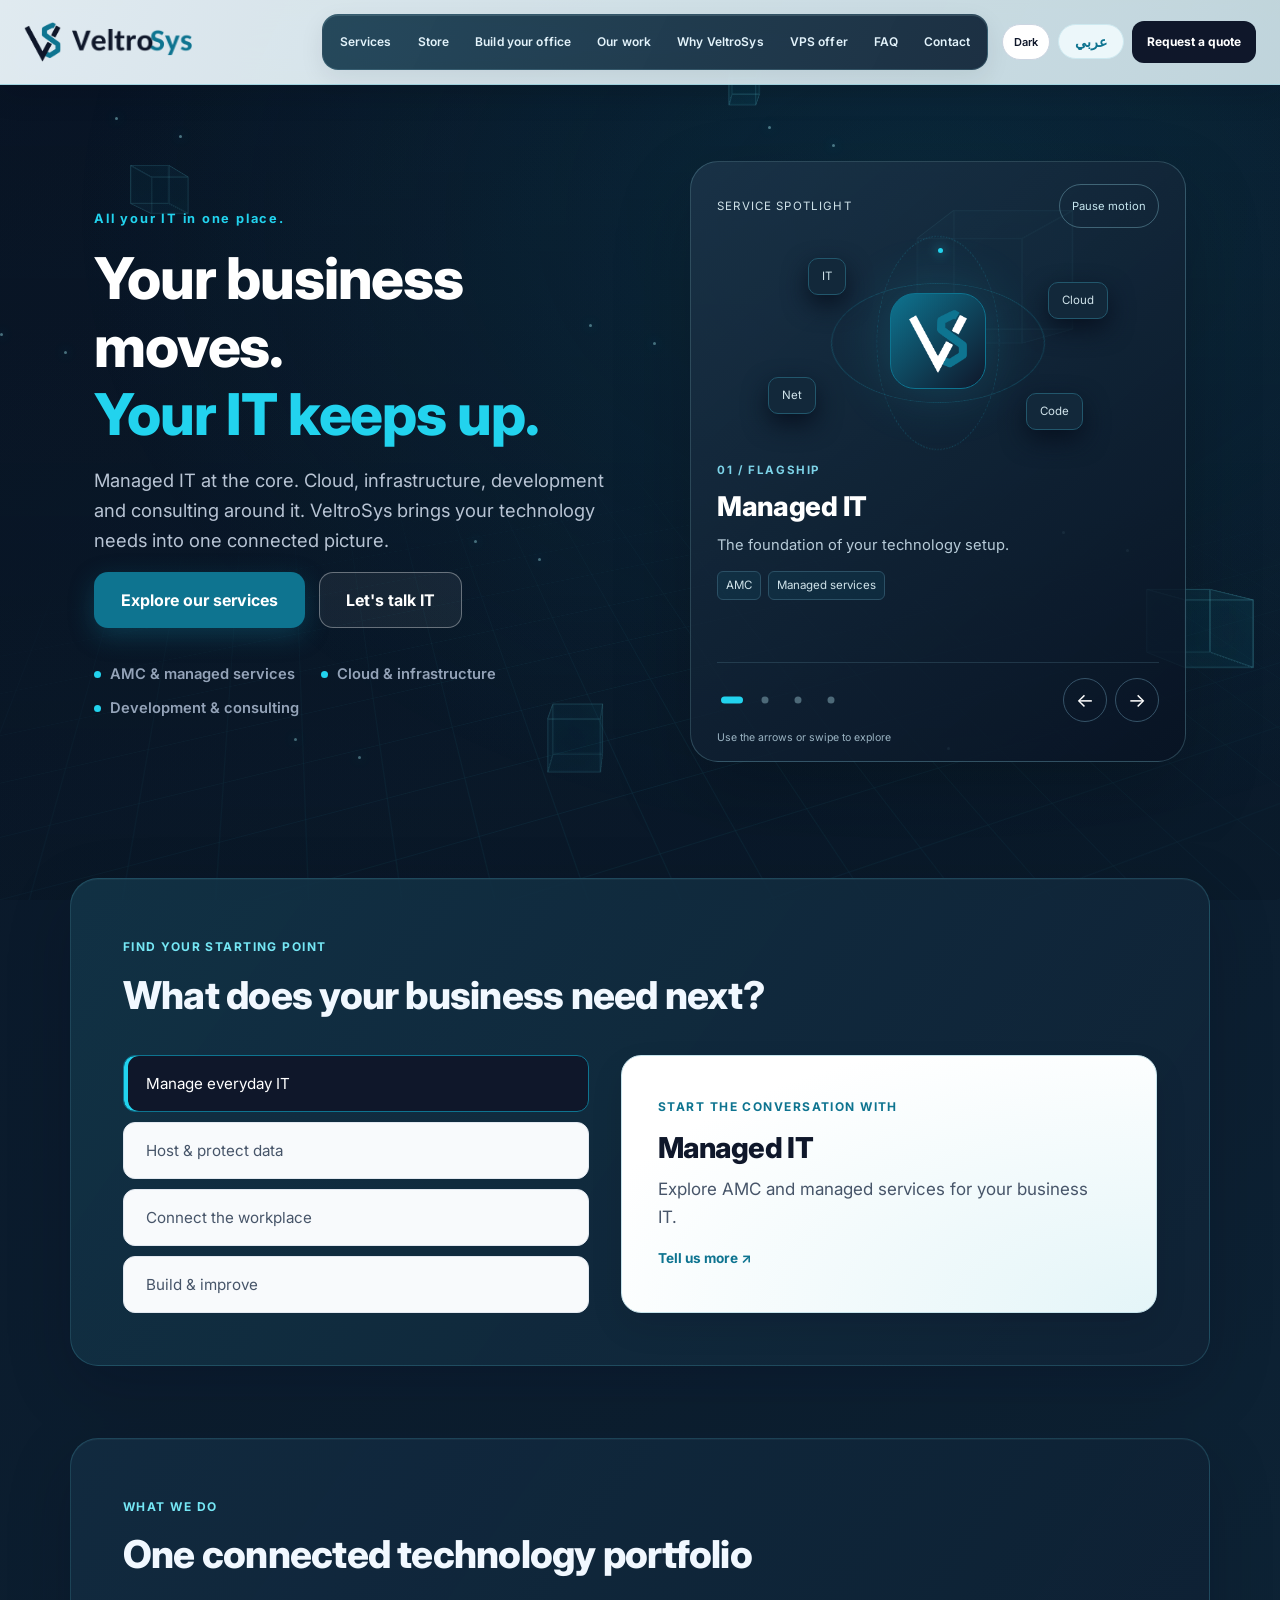
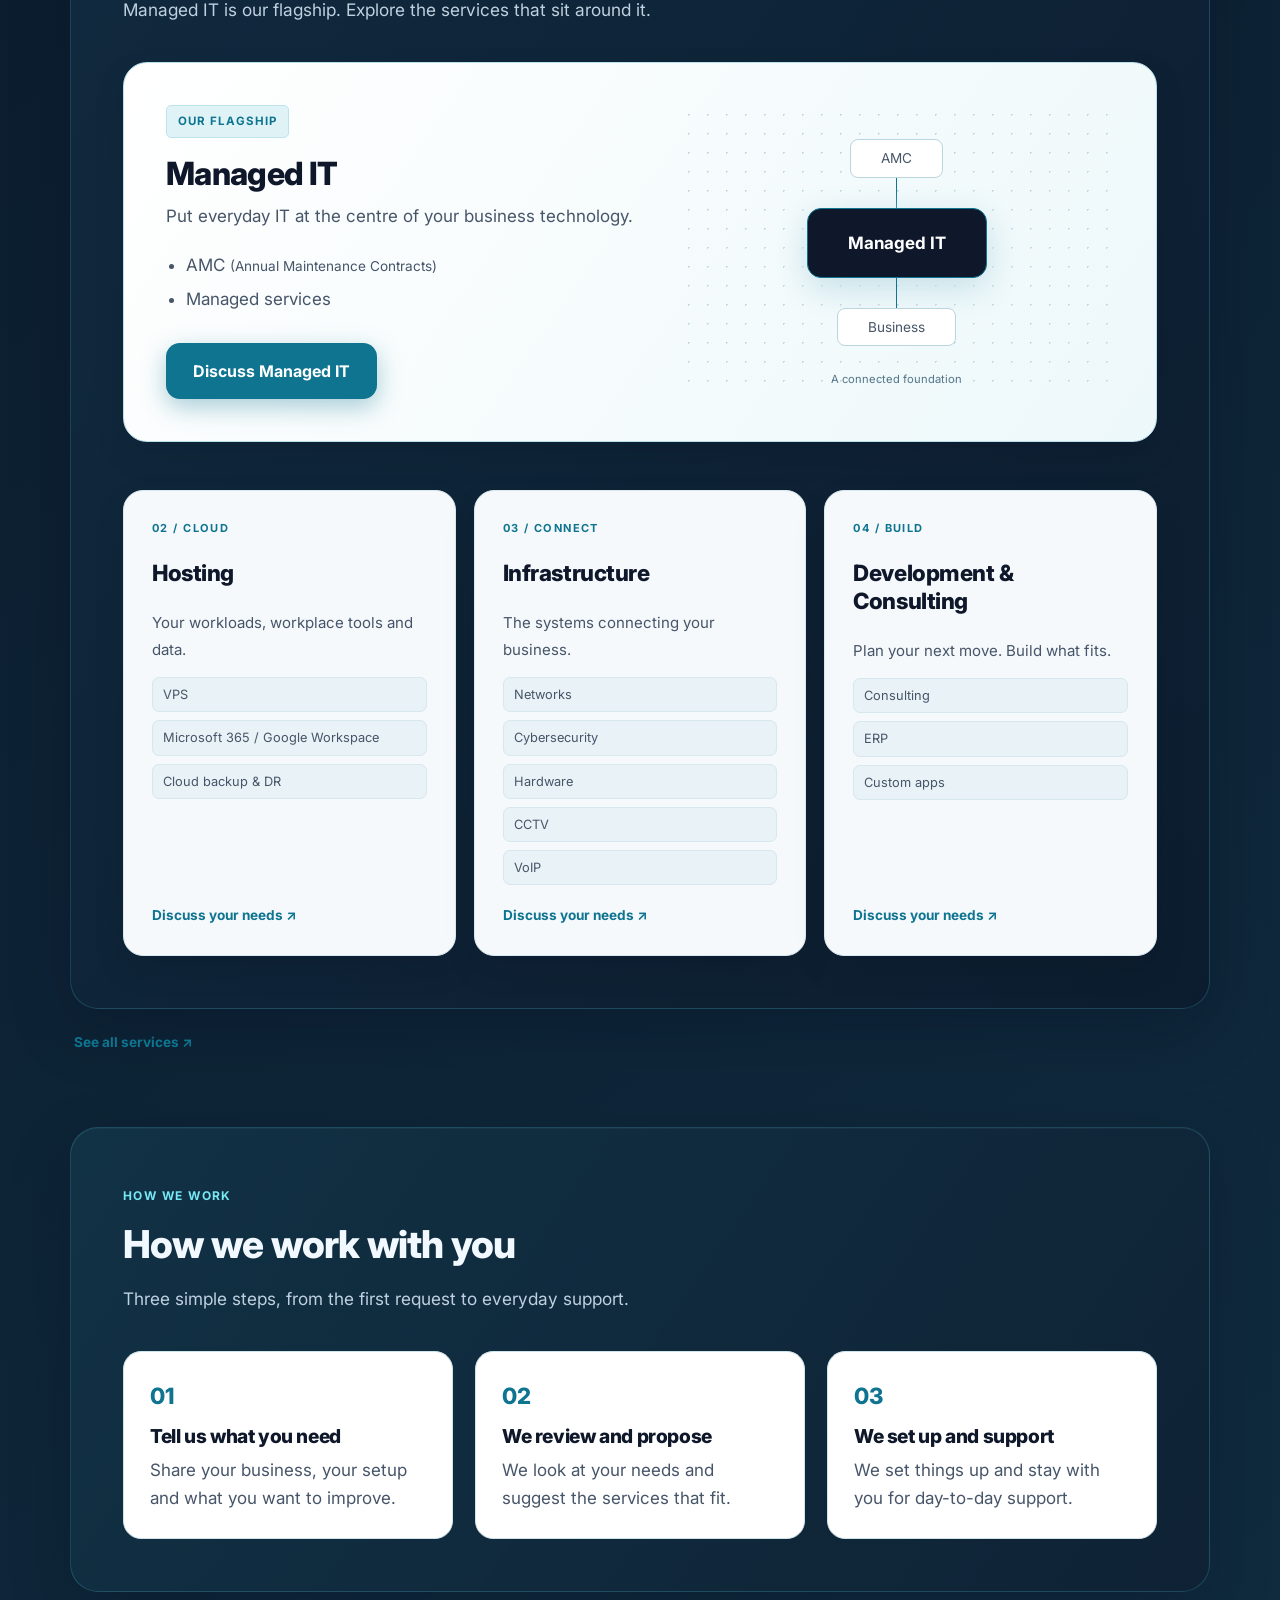
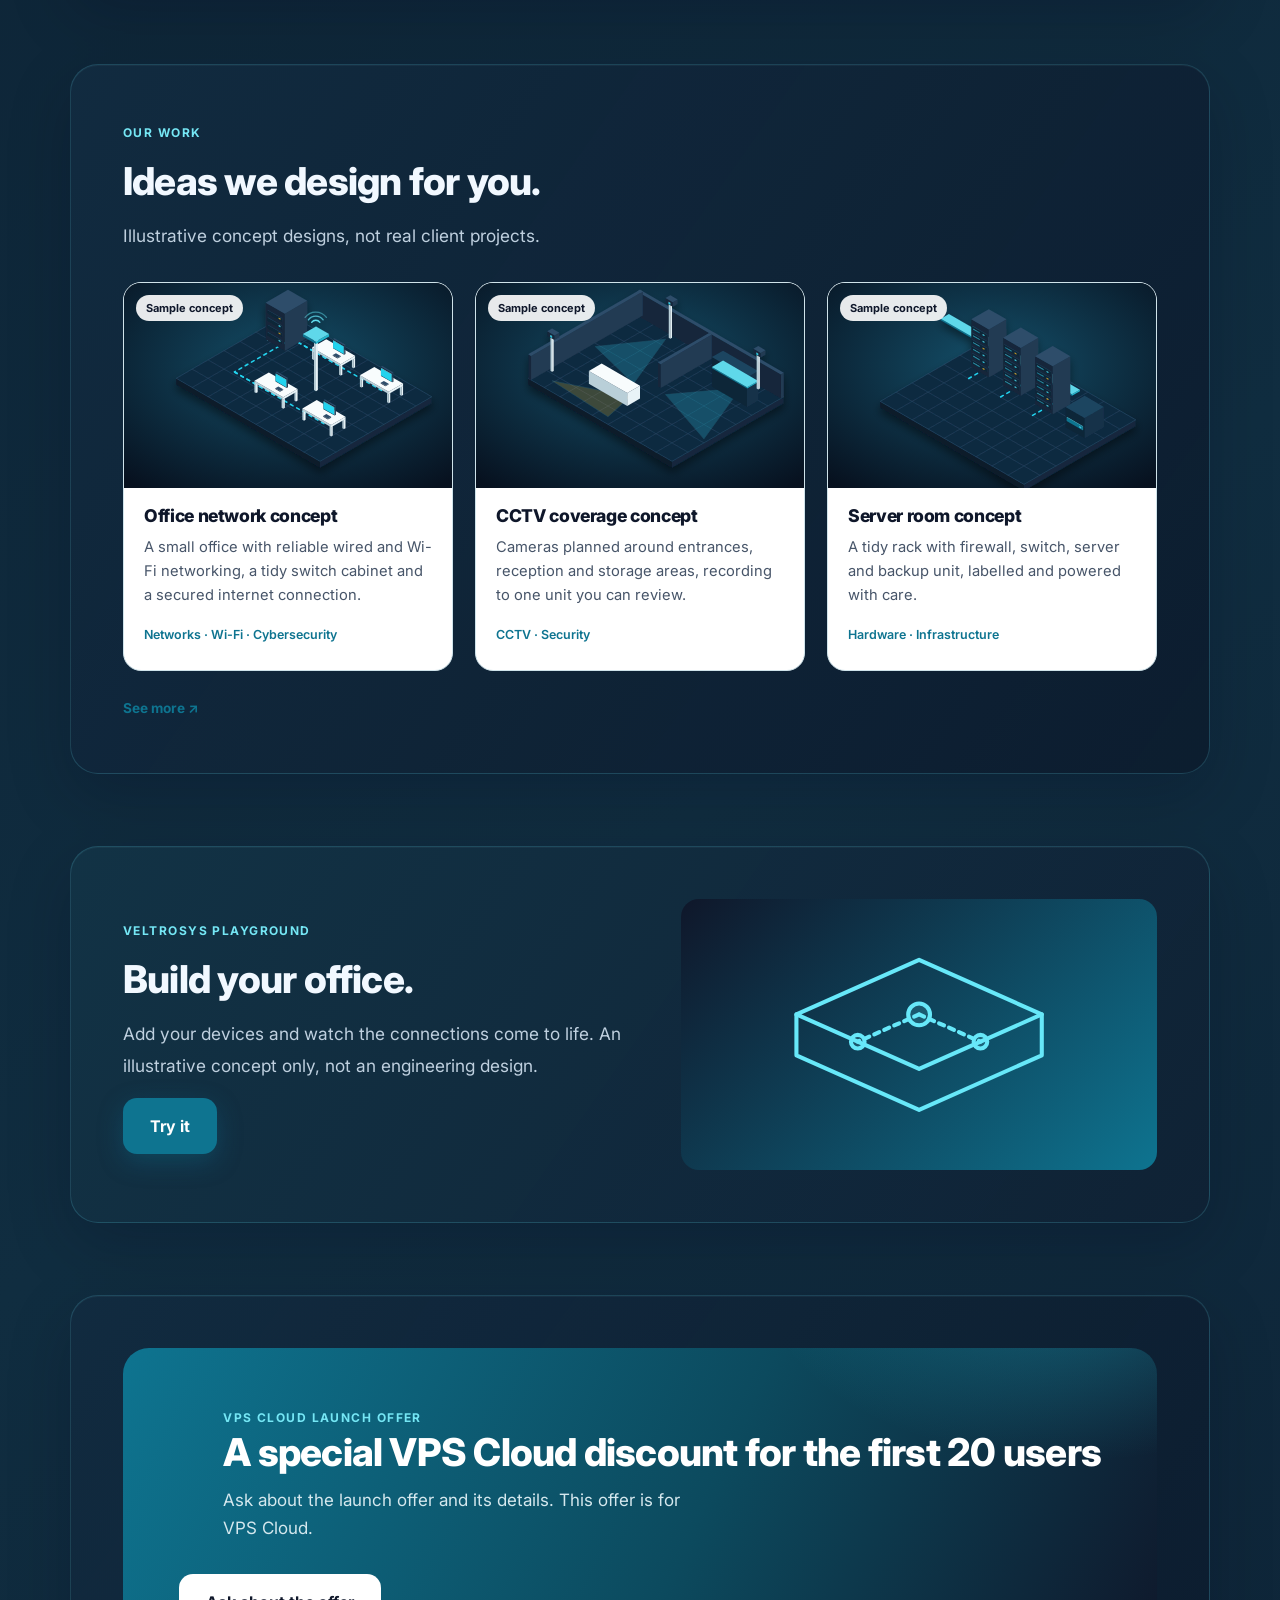
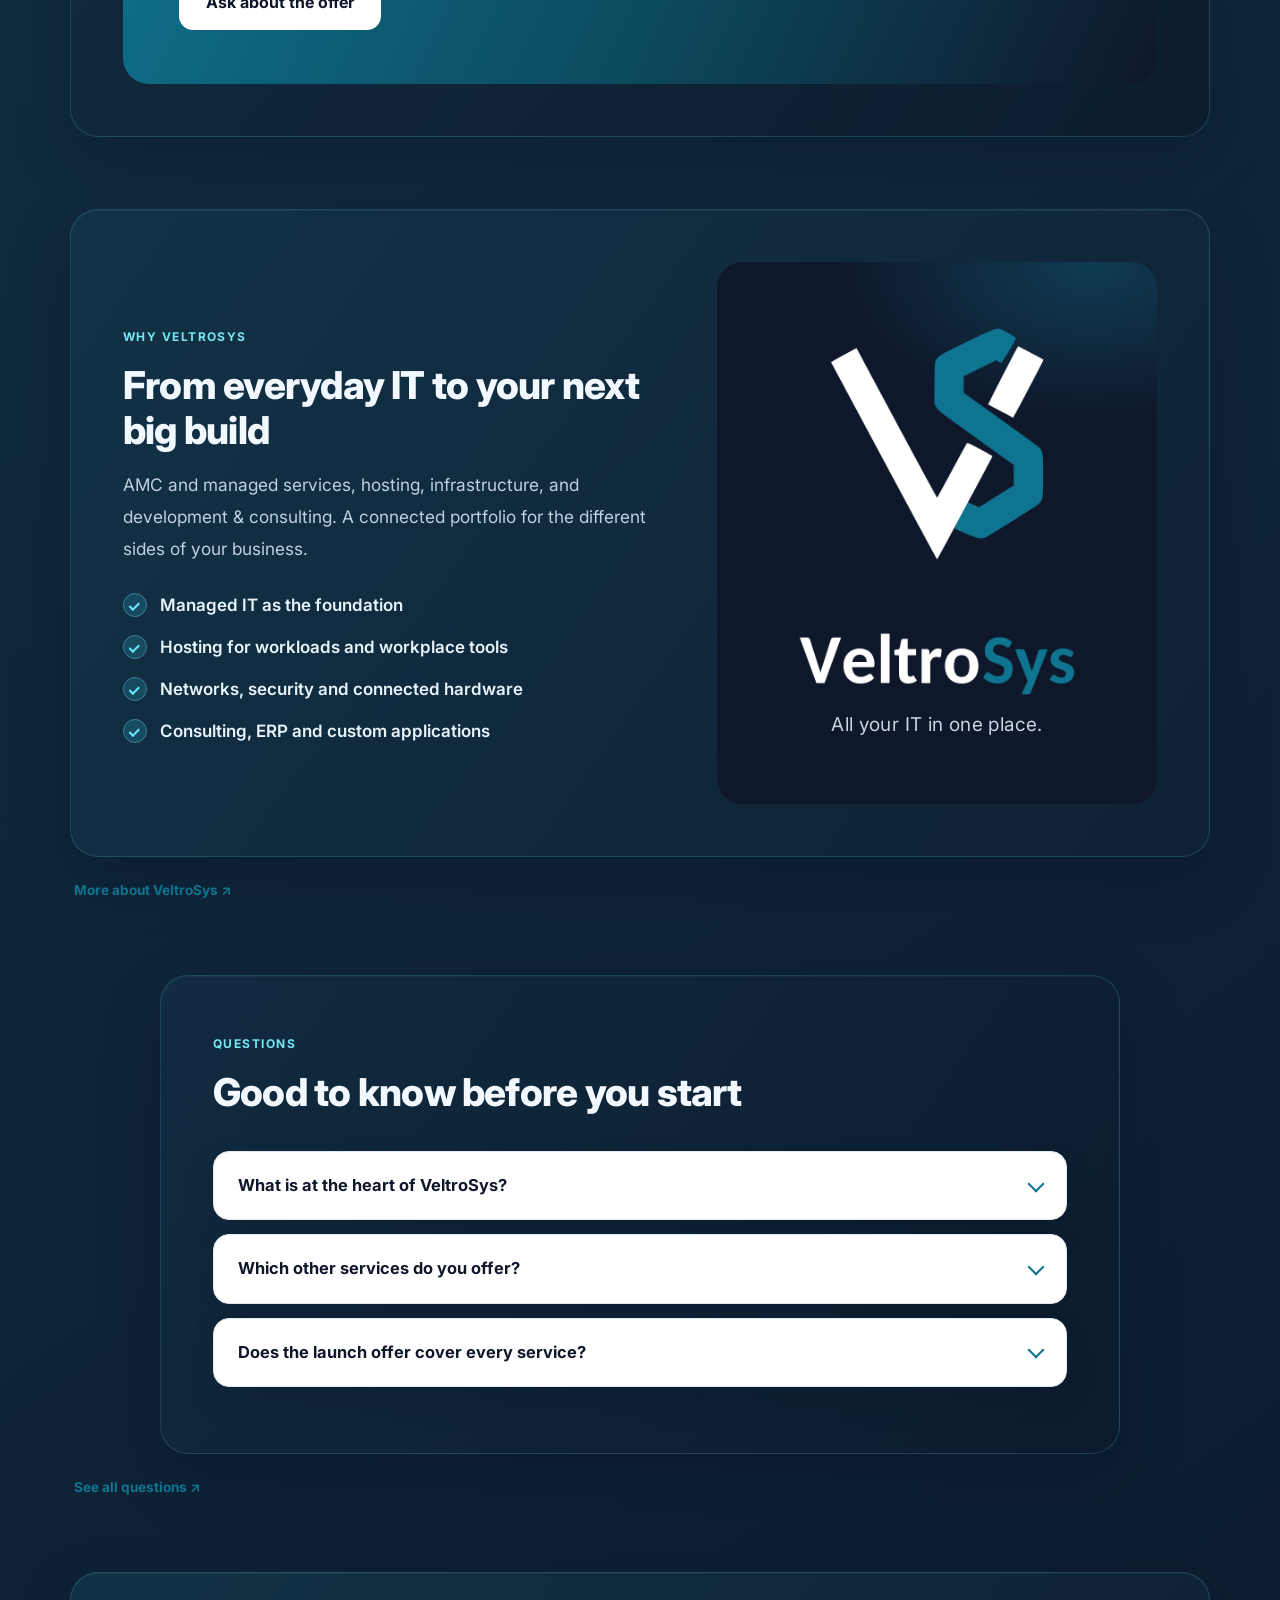
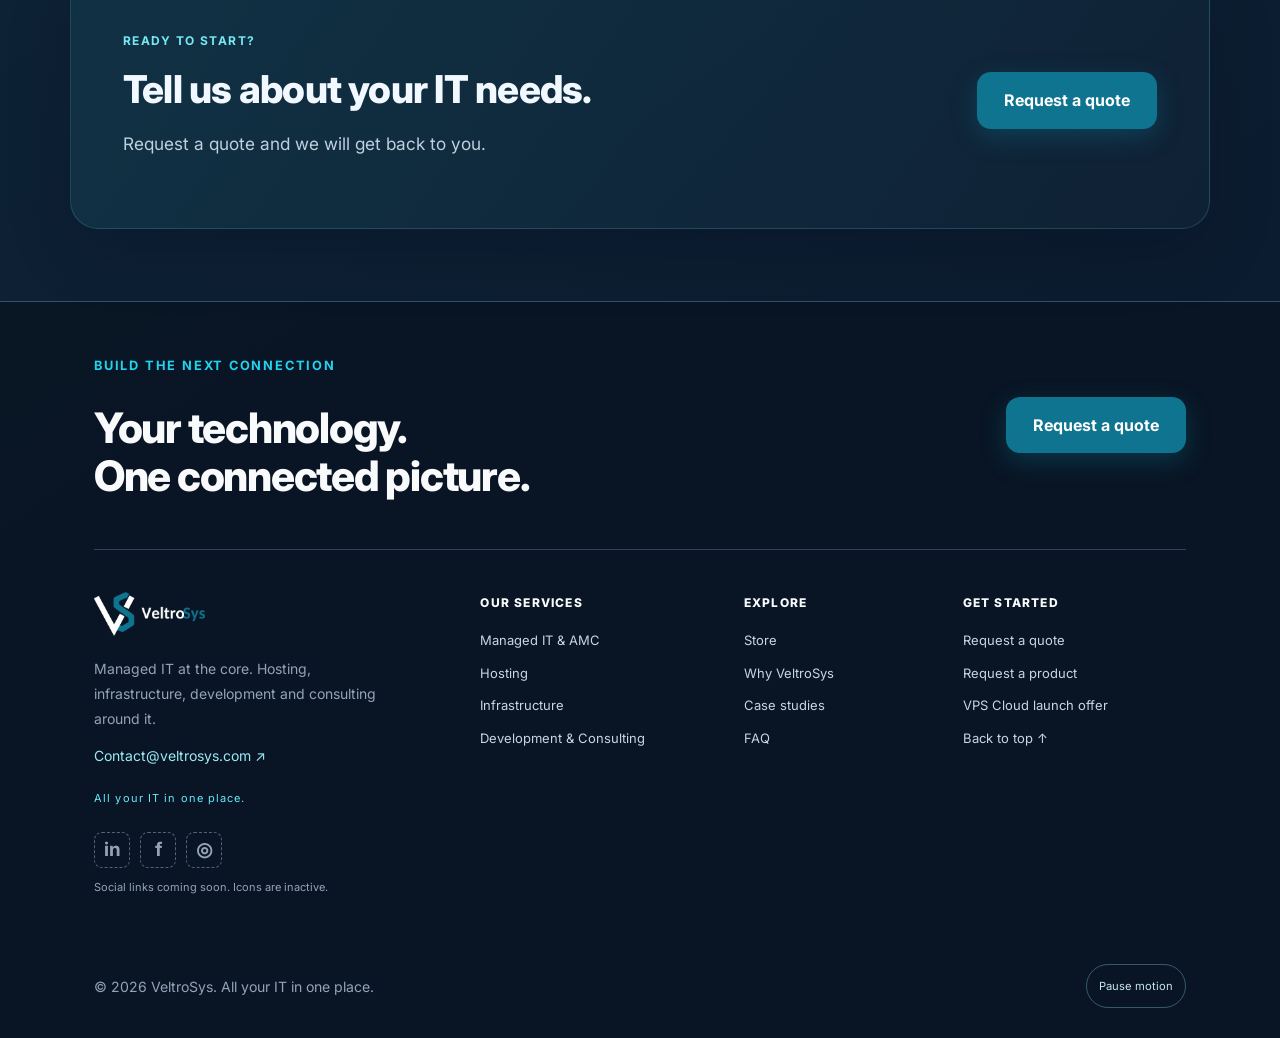
==== commit 563d17d4: "Update print statement from 'Hello' to 'Goodbye'" ====
--- a/index.html
+++ b/index.html
@@ -24,6 +24,7 @@
 <a data-i18n="nav.services" href="services.html">Services</a>
 <a data-i18n="nav.store" href="store.html">Store</a>
 <a href="office.html" data-office-en="Build your office" data-office-ar="صمّم مكتبك">Build your office</a>
+<a data-i18n="nav.work" href="case-studies.html">Our work</a>
 <a data-i18n="nav.why" href="why.html">Why VeltroSys</a>
 <a data-i18n="nav.offer" href="offer.html">VPS offer</a>
 <a data-i18n="nav.faq" href="faq.html">FAQ</a>
@@ -77,6 +78,80 @@
 <div class="vx-finder"><div aria-label="Your business need" class="vx-finder-choices" role="group"><button aria-pressed="true" class="vx-selected" data-i18n="find.b0" data-need="0" type="button">Manage everyday IT</button><button aria-pressed="false" data-i18n="find.b1" data-need="1" type="button">Host &amp; protect data</button><button aria-pressed="false" data-i18n="find.b2" data-need="2" type="button">Connect the workplace</button><button aria-pressed="false" data-i18n="find.b3" data-need="3" type="button">Build &amp; improve</button></div><div aria-live="polite" class="vx-finder-result"><span class="vx-eyebrow" data-i18n="find.label">Start the conversation with</span><h3 id="vxFindTitle">Managed IT</h3><p id="vxFindDesc">Explore AMC and managed services for your business IT.</p><a class="vx-text-link" data-i18n="find.cta" href="contact.html">Tell us more ↗</a></div></div>
 </div>
 </section>
+
+<section class="vx-section vx-bg-soft" id="services">
+<div class="vx-container">
+<div class="vx-section-head vx-reveal">
+<p class="vx-eyebrow" data-i18n="services.eyebrow">What we do</p>
+<h2 data-i18n="services.title">One connected technology portfolio</h2>
+<p class="vx-section-sub" data-i18n="services.sub">Managed IT is our flagship. Explore the services that sit around it.</p>
+</div>
+<div class="vx-portfolio">
+<article class="vx-flagship vx-reveal"><div class="vx-flagship-copy"><span class="vx-badge" data-i18n="s.flag">Our flagship</span><h3 data-i18n="s.managedtitle">Managed IT</h3><p data-i18n="s.managed">Put everyday IT at the centre of your business technology.</p><ul><li>AMC <span data-i18n="s.amc">(Annual Maintenance Contracts)</span></li><li data-i18n="s.manageditem">Managed services</li></ul><a class="vx-btn vx-btn-teal" data-i18n="s.managedcta" href="contact.html">Discuss Managed IT</a></div><div aria-hidden="true" class="vx-foundation"><div class="vx-foundation-node">AMC</div><div class="vx-foundation-line"></div><div class="vx-foundation-main">Managed IT</div><div class="vx-foundation-line"></div><div class="vx-foundation-node">Business</div><span class="vx-foundation-caption">A connected foundation</span></div></article>
+<div class="vx-grid vx-grid-3">
+<article class="vx-card vx-reveal"><span class="vx-service-number">02 / CLOUD</span><h3 data-i18n="s.hostingtitle">Hosting</h3><p data-i18n="s.hosting">Your workloads, workplace tools and data.</p><ul class="vx-service-list"><li>VPS</li><li>Microsoft 365 / Google Workspace</li><li data-i18n="s.backup">Cloud backup &amp; DR</li></ul><a class="vx-text-link" data-i18n="s.discuss" href="contact.html">Discuss your needs ↗</a></article>
+<article class="vx-card vx-reveal"><span class="vx-service-number">03 / CONNECT</span><h3 data-i18n="s.infratitle">Infrastructure</h3><p data-i18n="s.infra">The systems connecting your business.</p><ul class="vx-service-list"><li data-i18n="s.networks">Networks</li><li data-i18n="s.cyber">Cybersecurity</li><li data-i18n="s.hardware">Hardware</li><li>CCTV</li><li>VoIP</li></ul><a class="vx-text-link" data-i18n="s.discuss" href="contact.html">Discuss your needs ↗</a></article>
+<article class="vx-card vx-reveal"><span class="vx-service-number">04 / BUILD</span><h3 data-i18n="s.devtitle">Development &amp; Consulting</h3><p data-i18n="s.dev">Plan your next move. Build what fits.</p><ul class="vx-service-list"><li data-i18n="s.consulting">Consulting</li><li>ERP</li><li data-i18n="s.apps">Custom apps</li></ul><a class="vx-text-link" data-i18n="s.discuss" href="contact.html">Discuss your needs ↗</a></article>
+</div></div>
+</div>
+<div class="vx-home-more vx-home-more-out"><a class="vx-text-link" href="services.html" data-i18n="home.allservices">See all services ↗</a></div></section>
+<section class="vx-section" id="how-we-work"><div class="vx-container"><div class="vx-section-head vx-reveal"><p class="vx-eyebrow" data-i18n="home.howeyebrow">How we work</p><h2 data-i18n="home.howtitle">How we work with you</h2><p class="vx-section-sub" data-i18n="home.howsub">Three simple steps, from the first request to everyday support.</p></div><div class="vx-steps"><article class="vx-step vx-reveal"><span class="vx-step-n">01</span><h3 data-i18n="how.s1t">Tell us what you need</h3><p data-i18n="how.s1d">Share your business, your setup and what you want to improve.</p></article><article class="vx-step vx-reveal"><span class="vx-step-n">02</span><h3 data-i18n="how.s2t">We review and propose</h3><p data-i18n="how.s2d">We look at your needs and suggest the services that fit.</p></article><article class="vx-step vx-reveal"><span class="vx-step-n">03</span><h3 data-i18n="how.s3t">We set up and support</h3><p data-i18n="how.s3d">We set things up and stay with you for day-to-day support.</p></article></div></div></section>
+<section class="vx-section vx-bg-soft" id="our-work"><div class="vx-container"><p class="vx-eyebrow" data-i18n="home.workeyebrow">Our work</p><h2 data-i18n="show.title">Ideas we design for you.</h2><p class="vx-section-sub" data-i18n="home.worknote">Illustrative concept designs, not real client projects.</p><div class="vx-show-grid"><article class="vx-show-card"><div class="vx-show-visual vx-show-visual-iso"><svg viewBox="0 0 640 400" role="img" aria-label="Office network" class="vx-iso" aria-hidden="true" focusable="false"><defs><radialGradient id="bgOff" cx="50%" cy="40%" r="75%"><stop offset="0" stop-color="#14506a"/><stop offset="1" stop-color="#07111f"/></radialGradient><filter id="sh" x="-20%" y="-20%" width="140%" height="150%"><feDropShadow dx="0" dy="10" stdDeviation="8" flood-color="#000" flood-opacity=".45"/></filter></defs><rect width="640" height="400" fill="url(#bgOff)"/><g transform="translate(0,0)"><g filter="url(#sh)"><g opacity="1" ><polygon points="101.8,186.0 382.4,348.0 382.4,360.6 101.8,198.6" fill="#0b1b2b"/><polygon points="382.4,348.0 600.6,222.0 600.6,234.6 382.4,360.6" fill="#12283c"/><polygon points="320.0,60.0 600.6,222.0 382.4,348.0 101.8,186.0" fill="#18344d"/></g><polygon points="320.0,60.0 600.6,222.0 382.4,348.0 101.8,186.0" fill="#0e2a40" opacity="0.9" stroke="#2e5575" stroke-width="1"/><line x1="351.2" y1="78.0" x2="132.9" y2="204.0" stroke="#2a4a66" stroke-width="1" stroke-linecap="round"  /><line x1="382.4" y1="96.0" x2="164.1" y2="222.0" stroke="#2a4a66" stroke-width="1" stroke-linecap="round"  /><line x1="413.5" y1="114.0" x2="195.3" y2="240.0" stroke="#2a4a66" stroke-width="1" stroke-linecap="round"  /><line x1="444.7" y1="132.0" x2="226.5" y2="258.0" stroke="#2a4a66" stroke-width="1" stroke-linecap="round"  /><line x1="475.9" y1="150.0" x2="257.6" y2="276.0" stroke="#2a4a66" stroke-width="1" stroke-linecap="round"  /><line x1="507.1" y1="168.0" x2="288.8" y2="294.0" stroke="#2a4a66" stroke-width="1" stroke-linecap="round"  /><line x1="538.2" y1="186.0" x2="320.0" y2="312.0" stroke="#2a4a66" stroke-width="1" stroke-linecap="round"  /><line x1="569.4" y1="204.0" x2="351.2" y2="330.0" stroke="#2a4a66" stroke-width="1" stroke-linecap="round"  /><line x1="288.8" y1="78.0" x2="569.4" y2="240.0" stroke="#2a4a66" stroke-width="1" stroke-linecap="round"  /><line x1="257.6" y1="96.0" x2="538.2" y2="258.0" stroke="#2a4a66" stroke-width="1" stroke-linecap="round"  /><line x1="226.5" y1="114.0" x2="507.1" y2="276.0" stroke="#2a4a66" stroke-width="1" stroke-linecap="round"  /><line x1="195.3" y1="132.0" x2="475.9" y2="294.0" stroke="#2a4a66" stroke-width="1" stroke-linecap="round"  /><line x1="164.1" y1="150.0" x2="444.7" y2="312.0" stroke="#2a4a66" stroke-width="1" stroke-linecap="round"  /><line x1="132.9" y1="168.0" x2="413.5" y2="330.0" stroke="#2a4a66" stroke-width="1" stroke-linecap="round"  /><line x1="327.8" y1="108.8" x2="408.9" y2="155.6" stroke="#22d3ee" stroke-width="3" stroke-linecap="round" stroke-dasharray="6 8" class="vx-flow"/><line x1="327.8" y1="108.8" x2="502.4" y2="209.6" stroke="#22d3ee" stroke-width="3" stroke-linecap="round" stroke-dasharray="6 8" class="vx-flow"/><line x1="215.6" y1="173.6" x2="296.6" y2="220.4" stroke="#22d3ee" stroke-width="3" stroke-linecap="round" stroke-dasharray="6 8" class="vx-flow"/><line x1="215.6" y1="173.6" x2="390.1" y2="274.4" stroke="#22d3ee" stroke-width="3" stroke-linecap="round" stroke-dasharray="6 8" class="vx-flow"/><line x1="338.7" y1="102.5" x2="217.1" y2="172.7" stroke="#22d3ee" stroke-width="3" stroke-linecap="round" stroke-dasharray="6 8" class="vx-flow"/><g opacity="1" ><polygon points="276.4,38.4 313.8,60.0 313.8,132.0 276.4,110.4" fill="#14263a"/><polygon points="313.8,60.0 357.4,34.8 357.4,106.8 313.8,132.0" fill="#223a52"/><polygon points="320.0,13.2 357.4,34.8 313.8,60.0 276.4,38.4" fill="#2e4d6b"/></g><g opacity="1" ><polygon points="278.8,112.2 279.5,112.6 279.5,112.9 278.8,112.6" fill="#22d3ee"/><polygon points="279.5,112.6 280.1,112.2 280.1,112.6 279.5,112.9" fill="#67e8f9"/><polygon points="279.5,111.8 280.1,112.2 279.5,112.6 278.8,112.2" fill="#a5f3fc"/></g><g opacity="1" ><polygon points="280.1,96.4 308.2,112.6 308.2,119.0 280.1,102.8" fill="#0f2638"/><polygon points="308.2,112.6 309.1,112.0 309.1,118.5 308.2,119.0" fill="#16324a"/><polygon points="281.0,95.8 309.1,112.0 308.2,112.6 280.1,96.4" fill="#1d4560"/></g><g opacity="1" ><polygon points="301.6,111.3 304.7,113.1 304.7,114.9 301.6,113.1" fill="#22d3ee"/><polygon points="304.7,113.1 305.3,112.7 305.3,114.5 304.7,114.9" fill="#67e8f9"/><polygon points="302.2,110.9 305.3,112.7 304.7,113.1 301.6,111.3" fill="#a5f3fc"/></g><g opacity="1" ><polygon points="280.1,82.0 308.2,98.2 308.2,104.6 280.1,88.4" fill="#0f2638"/><polygon points="308.2,98.2 309.1,97.6 309.1,104.1 308.2,104.6" fill="#16324a"/><polygon points="281.0,81.4 309.1,97.6 308.2,98.2 280.1,82.0" fill="#1d4560"/></g><g opacity="1" ><polygon points="301.6,96.9 304.7,98.7 304.7,100.5 301.6,98.7" fill="#d99a0b"/><polygon points="304.7,98.7 305.3,98.3 305.3,100.1 304.7,100.5" fill="#fbbf24"/><polygon points="302.2,96.5 305.3,98.3 304.7,98.7 301.6,96.9" fill="#fde68a"/></g><g opacity="1" ><polygon points="280.1,67.6 308.2,83.8 308.2,90.2 280.1,74.0" fill="#0f2638"/><polygon points="308.2,83.8 309.1,83.2 309.1,89.7 308.2,90.2" fill="#16324a"/><polygon points="281.0,67.0 309.1,83.2 308.2,83.8 280.1,67.6" fill="#1d4560"/></g><g opacity="1" ><polygon points="301.6,82.5 304.7,84.3 304.7,86.1 301.6,84.3" fill="#22d3ee"/><polygon points="304.7,84.3 305.3,83.9 305.3,85.7 304.7,86.1" fill="#67e8f9"/><polygon points="302.2,82.1 305.3,83.9 304.7,84.3 301.6,82.5" fill="#a5f3fc"/></g><g opacity="1" ><polygon points="280.1,53.2 308.2,69.4 308.2,75.8 280.1,59.6" fill="#0f2638"/><polygon points="308.2,69.4 309.1,68.8 309.1,75.3 308.2,75.8" fill="#16324a"/><polygon points="281.0,52.6 309.1,68.8 308.2,69.4 280.1,53.2" fill="#1d4560"/></g><g opacity="1" ><polygon points="301.6,68.1 304.7,69.9 304.7,71.7 301.6,69.9" fill="#d99a0b"/><polygon points="304.7,69.9 305.3,69.5 305.3,71.3 304.7,71.7" fill="#fbbf24"/><polygon points="302.2,67.7 305.3,69.5 304.7,69.9 301.6,68.1" fill="#fde68a"/></g><g opacity="1" ><polygon points="391.7,115.8 394.8,117.6 394.8,135.6 391.7,133.8" fill="#b9cfd8"/><polygon points="394.8,117.6 397.9,115.8 397.9,133.8 394.8,135.6" fill="#e8f3f7"/><polygon points="394.8,114.0 397.9,115.8 394.8,117.6 391.7,115.8" fill="#f8fcfd"/></g><g opacity="1" ><polygon points="444.7,146.4 447.8,148.2 447.8,166.2 444.7,164.4" fill="#b9cfd8"/><polygon points="447.8,148.2 450.9,146.4 450.9,164.4 447.8,166.2" fill="#e8f3f7"/><polygon points="447.8,144.6 450.9,146.4 447.8,148.2 444.7,146.4" fill="#f8fcfd"/></g><g opacity="1" ><polygon points="366.8,130.2 369.9,132.0 369.9,150.0 366.8,148.2" fill="#b9cfd8"/><polygon points="369.9,132.0 373.0,130.2 373.0,148.2 369.9,150.0" fill="#e8f3f7"/><polygon points="369.9,128.4 373.0,130.2 369.9,132.0 366.8,130.2" fill="#f8fcfd"/></g><g opacity="1" ><polygon points="419.8,160.8 422.9,162.6 422.9,180.6 419.8,178.8" fill="#b9cfd8"/><polygon points="422.9,162.6 426.0,160.8 426.0,178.8 422.9,180.6" fill="#e8f3f7"/><polygon points="422.9,159.0 426.0,160.8 422.9,162.6 419.8,160.8" fill="#f8fcfd"/></g><g opacity="1" ><polygon points="366.8,125.9 422.9,158.3 422.9,162.6 366.8,130.2" fill="#b9cfd8"/><polygon points="422.9,158.3 450.9,142.1 450.9,146.4 422.9,162.6" fill="#e8f3f7"/><polygon points="394.8,109.7 450.9,142.1 422.9,158.3 366.8,125.9" fill="#f8fcfd"/></g><g opacity="1" ><polygon points="407.9,109.3 429.7,121.9 429.7,139.9 407.9,127.3" fill="#14263a"/><polygon points="429.7,121.9 432.2,120.5 432.2,138.5 429.7,139.9" fill="#223a52"/><polygon points="410.4,107.9 432.2,120.5 429.7,121.9 407.9,109.3" fill="#2e4d6b"/></g><g opacity="1" ><polygon points="407.9,112.2 428.5,124.1 428.5,138.5 407.9,126.6" fill="#22d3ee"/><polygon points="428.5,124.1 429.1,123.7 429.1,138.1 428.5,138.5" fill="#67e8f9"/><polygon points="408.5,111.8 429.1,123.7 428.5,124.1 407.9,112.2" fill="#a5f3fc"/></g><g opacity="1" ><polygon points="407.3,140.6 416.6,146.0 416.6,147.5 407.3,142.1" fill="#14263a"/><polygon points="416.6,146.0 422.9,142.4 422.9,143.9 416.6,147.5" fill="#223a52"/><polygon points="413.5,137.0 422.9,142.4 416.6,146.0 407.3,140.6" fill="#2e4d6b"/></g><g opacity="1" ><polygon points="485.2,169.8 488.4,171.6 488.4,189.6 485.2,187.8" fill="#b9cfd8"/><polygon points="488.4,171.6 491.5,169.8 491.5,187.8 488.4,189.6" fill="#e8f3f7"/><polygon points="488.4,168.0 491.5,169.8 488.4,171.6 485.2,169.8" fill="#f8fcfd"/></g><g opacity="1" ><polygon points="538.2,200.4 541.4,202.2 541.4,220.2 538.2,218.4" fill="#b9cfd8"/><polygon points="541.4,202.2 544.5,200.4 544.5,218.4 541.4,220.2" fill="#e8f3f7"/><polygon points="541.4,198.6 544.5,200.4 541.4,202.2 538.2,200.4" fill="#f8fcfd"/></g><g opacity="1" ><polygon points="460.3,184.2 463.4,186.0 463.4,204.0 460.3,202.2" fill="#b9cfd8"/><polygon points="463.4,186.0 466.5,184.2 466.5,202.2 463.4,204.0" fill="#e8f3f7"/><polygon points="463.4,182.4 466.5,184.2 463.4,186.0 460.3,184.2" fill="#f8fcfd"/></g><g opacity="1" ><polygon points="513.3,214.8 516.4,216.6 516.4,234.6 513.3,232.8" fill="#b9cfd8"/><polygon points="516.4,216.6 519.5,214.8 519.5,232.8 516.4,234.6" fill="#e8f3f7"/><polygon points="516.4,213.0 519.5,214.8 516.4,216.6 513.3,214.8" fill="#f8fcfd"/></g><g opacity="1" ><polygon points="460.3,179.9 516.4,212.3 516.4,216.6 460.3,184.2" fill="#b9cfd8"/><polygon points="516.4,212.3 544.5,196.1 544.5,200.4 516.4,216.6" fill="#e8f3f7"/><polygon points="488.4,163.7 544.5,196.1 516.4,212.3 460.3,179.9" fill="#f8fcfd"/></g><g opacity="1" ><polygon points="501.4,163.3 523.3,175.9 523.3,193.9 501.4,181.3" fill="#14263a"/><polygon points="523.3,175.9 525.8,174.5 525.8,192.5 523.3,193.9" fill="#223a52"/><polygon points="503.9,161.9 525.8,174.5 523.3,175.9 501.4,163.3" fill="#2e4d6b"/></g><g opacity="1" ><polygon points="501.4,166.2 522.0,178.1 522.0,192.5 501.4,180.6" fill="#22d3ee"/><polygon points="522.0,178.1 522.6,177.7 522.6,192.1 522.0,192.5" fill="#67e8f9"/><polygon points="502.1,165.8 522.6,177.7 522.0,178.1 501.4,166.2" fill="#a5f3fc"/></g><g opacity="1" ><polygon points="500.8,194.6 510.2,200.0 510.2,201.5 500.8,196.1" fill="#14263a"/><polygon points="510.2,200.0 516.4,196.4 516.4,197.9 510.2,201.5" fill="#223a52"/><polygon points="507.1,191.0 516.4,196.4 510.2,200.0 500.8,194.6" fill="#2e4d6b"/></g><g opacity="1" ><polygon points="279.5,180.6 282.6,182.4 282.6,200.4 279.5,198.6" fill="#b9cfd8"/><polygon points="282.6,182.4 285.7,180.6 285.7,198.6 282.6,200.4" fill="#e8f3f7"/><polygon points="282.6,178.8 285.7,180.6 282.6,182.4 279.5,180.6" fill="#f8fcfd"/></g><g opacity="1" ><polygon points="332.5,211.2 335.6,213.0 335.6,231.0 332.5,229.2" fill="#b9cfd8"/><polygon points="335.6,213.0 338.7,211.2 338.7,229.2 335.6,231.0" fill="#e8f3f7"/><polygon points="335.6,209.4 338.7,211.2 335.6,213.0 332.5,211.2" fill="#f8fcfd"/></g><g opacity="1" ><polygon points="254.5,195.0 257.6,196.8 257.6,214.8 254.5,213.0" fill="#b9cfd8"/><polygon points="257.6,196.8 260.8,195.0 260.8,213.0 257.6,214.8" fill="#e8f3f7"/><polygon points="257.6,193.2 260.8,195.0 257.6,196.8 254.5,195.0" fill="#f8fcfd"/></g><g opacity="1" ><polygon points="307.5,225.6 310.6,227.4 310.6,245.4 307.5,243.6" fill="#b9cfd8"/><polygon points="310.6,227.4 313.8,225.6 313.8,243.6 310.6,245.4" fill="#e8f3f7"/><polygon points="310.6,223.8 313.8,225.6 310.6,227.4 307.5,225.6" fill="#f8fcfd"/></g><g opacity="1" ><polygon points="254.5,190.7 310.6,223.1 310.6,227.4 254.5,195.0" fill="#b9cfd8"/><polygon points="310.6,223.1 338.7,206.9 338.7,211.2 310.6,227.4" fill="#e8f3f7"/><polygon points="282.6,174.5 338.7,206.9 310.6,223.1 254.5,190.7" fill="#f8fcfd"/></g><g opacity="1" ><polygon points="295.7,174.1 317.5,186.7 317.5,204.7 295.7,192.1" fill="#14263a"/><polygon points="317.5,186.7 320.0,185.3 320.0,203.3 317.5,204.7" fill="#223a52"/><polygon points="298.2,172.7 320.0,185.3 317.5,186.7 295.7,174.1" fill="#2e4d6b"/></g><g opacity="1" ><polygon points="295.7,177.0 316.3,188.9 316.3,203.3 295.7,191.4" fill="#22d3ee"/><polygon points="316.3,188.9 316.9,188.5 316.9,202.9 316.3,203.3" fill="#67e8f9"/><polygon points="296.3,176.6 316.9,188.5 316.3,188.9 295.7,177.0" fill="#a5f3fc"/></g><g opacity="1" ><polygon points="295.1,205.4 304.4,210.8 304.4,212.3 295.1,206.9" fill="#14263a"/><polygon points="304.4,210.8 310.6,207.2 310.6,208.7 304.4,212.3" fill="#223a52"/><polygon points="301.3,201.8 310.6,207.2 304.4,210.8 295.1,205.4" fill="#2e4d6b"/></g><g opacity="1" ><polygon points="373.0,234.6 376.1,236.4 376.1,254.4 373.0,252.6" fill="#b9cfd8"/><polygon points="376.1,236.4 379.2,234.6 379.2,252.6 376.1,254.4" fill="#e8f3f7"/><polygon points="376.1,232.8 379.2,234.6 376.1,236.4 373.0,234.6" fill="#f8fcfd"/></g><g opacity="1" ><polygon points="426.0,265.2 429.1,267.0 429.1,285.0 426.0,283.2" fill="#b9cfd8"/><polygon points="429.1,267.0 432.2,265.2 432.2,283.2 429.1,285.0" fill="#e8f3f7"/><polygon points="429.1,263.4 432.2,265.2 429.1,267.0 426.0,265.2" fill="#f8fcfd"/></g><g opacity="1" ><polygon points="348.1,249.0 351.2,250.8 351.2,268.8 348.1,267.0" fill="#b9cfd8"/><polygon points="351.2,250.8 354.3,249.0 354.3,267.0 351.2,268.8" fill="#e8f3f7"/><polygon points="351.2,247.2 354.3,249.0 351.2,250.8 348.1,249.0" fill="#f8fcfd"/></g><g opacity="1" ><polygon points="401.1,279.6 404.2,281.4 404.2,299.4 401.1,297.6" fill="#b9cfd8"/><polygon points="404.2,281.4 407.3,279.6 407.3,297.6 404.2,299.4" fill="#e8f3f7"/><polygon points="404.2,277.8 407.3,279.6 404.2,281.4 401.1,279.6" fill="#f8fcfd"/></g><g opacity="1" ><polygon points="348.1,244.7 404.2,277.1 404.2,281.4 348.1,249.0" fill="#b9cfd8"/><polygon points="404.2,277.1 432.2,260.9 432.2,265.2 404.2,281.4" fill="#e8f3f7"/><polygon points="376.1,228.5 432.2,260.9 404.2,277.1 348.1,244.7" fill="#f8fcfd"/></g><g opacity="1" ><polygon points="389.2,228.1 411.0,240.7 411.0,258.7 389.2,246.1" fill="#14263a"/><polygon points="411.0,240.7 413.5,239.3 413.5,257.3 411.0,258.7" fill="#223a52"/><polygon points="391.7,226.7 413.5,239.3 411.0,240.7 389.2,228.1" fill="#2e4d6b"/></g><g opacity="1" ><polygon points="389.2,231.0 409.8,242.9 409.8,257.3 389.2,245.4" fill="#22d3ee"/><polygon points="409.8,242.9 410.4,242.5 410.4,256.9 409.8,257.3" fill="#67e8f9"/><polygon points="389.8,230.6 410.4,242.5 409.8,242.9 389.2,231.0" fill="#a5f3fc"/></g><g opacity="1" ><polygon points="388.6,259.4 397.9,264.8 397.9,266.3 388.6,260.9" fill="#14263a"/><polygon points="397.9,264.8 404.2,261.2 404.2,262.7 397.9,266.3" fill="#223a52"/><polygon points="394.8,255.8 404.2,261.2 397.9,264.8 388.6,259.4" fill="#2e4d6b"/></g><g opacity="1" ><polygon points="370.8,104.5 374.6,106.6 374.6,211.0 370.8,208.9" fill="#b9cfd8"/><polygon points="374.6,106.6 378.3,104.5 378.3,208.9 374.6,211.0" fill="#e8f3f7"/><polygon points="374.6,102.3 378.3,104.5 374.6,106.6 370.8,104.5" fill="#f8fcfd"/></g><g opacity="1" ><polygon points="349.0,99.4 374.6,114.2 374.6,119.2 349.0,104.5" fill="#0e7490"/><polygon points="374.6,114.2 400.1,99.4 400.1,104.5 374.6,119.2" fill="#22b7ce"/><polygon points="374.6,84.7 400.1,99.4 374.6,114.2 349.0,99.4" fill="#5fd8ea"/></g><path d="M366.2 76.7 A10 10 0 0 1 382.2 76.7" fill="none" stroke="#67e8f9" stroke-width="2.5" stroke-linecap="round" opacity="0.95"/><path d="M359.8 71.9 A18 18 0 0 1 388.6 71.9" fill="none" stroke="#67e8f9" stroke-width="2.5" stroke-linecap="round" opacity="0.70"/><path d="M353.4 67.1 A26 26 0 0 1 395.0 67.1" fill="none" stroke="#67e8f9" stroke-width="2.5" stroke-linecap="round" opacity="0.45"/></g></g></svg><span class="vx-show-badge" data-i18n="show.badge">Sample concept</span></div><div class="vx-show-body"><h3 data-i18n="proj.net.t">Office network concept</h3><p data-i18n="proj.net.s">A small office with reliable wired and Wi-Fi networking, a tidy switch cabinet and a secured internet connection.</p><span class="vx-show-tags" data-i18n="proj.net.g">Networks · Wi-Fi · Cybersecurity</span></div></article><article class="vx-show-card"><div class="vx-show-visual vx-show-visual-iso"><svg viewBox="0 0 640 400" role="img" aria-label="CCTV coverage" class="vx-iso" aria-hidden="true" focusable="false"><defs><radialGradient id="bgCCT" cx="50%" cy="40%" r="75%"><stop offset="0" stop-color="#14506a"/><stop offset="1" stop-color="#07111f"/></radialGradient><filter id="sh" x="-20%" y="-20%" width="140%" height="150%"><feDropShadow dx="0" dy="10" stdDeviation="8" flood-color="#000" flood-opacity=".45"/></filter></defs><rect width="640" height="400" fill="url(#bgCCT)"/><g transform="translate(0,0)"><g filter="url(#sh)"><g opacity="1" ><polygon points="101.8,186.0 382.4,348.0 382.4,360.6 101.8,198.6" fill="#0b1b2b"/><polygon points="382.4,348.0 600.6,222.0 600.6,234.6 382.4,360.6" fill="#12283c"/><polygon points="320.0,60.0 600.6,222.0 382.4,348.0 101.8,186.0" fill="#18344d"/></g><polygon points="320.0,60.0 600.6,222.0 382.4,348.0 101.8,186.0" fill="#0e2a40" opacity="0.9" stroke="#2e5575" stroke-width="1"/><line x1="351.2" y1="78.0" x2="132.9" y2="204.0" stroke="#2a4a66" stroke-width="1" stroke-linecap="round"  /><line x1="382.4" y1="96.0" x2="164.1" y2="222.0" stroke="#2a4a66" stroke-width="1" stroke-linecap="round"  /><line x1="413.5" y1="114.0" x2="195.3" y2="240.0" stroke="#2a4a66" stroke-width="1" stroke-linecap="round"  /><line x1="444.7" y1="132.0" x2="226.5" y2="258.0" stroke="#2a4a66" stroke-width="1" stroke-linecap="round"  /><line x1="475.9" y1="150.0" x2="257.6" y2="276.0" stroke="#2a4a66" stroke-width="1" stroke-linecap="round"  /><line x1="507.1" y1="168.0" x2="288.8" y2="294.0" stroke="#2a4a66" stroke-width="1" stroke-linecap="round"  /><line x1="538.2" y1="186.0" x2="320.0" y2="312.0" stroke="#2a4a66" stroke-width="1" stroke-linecap="round"  /><line x1="569.4" y1="204.0" x2="351.2" y2="330.0" stroke="#2a4a66" stroke-width="1" stroke-linecap="round"  /><line x1="288.8" y1="78.0" x2="569.4" y2="240.0" stroke="#2a4a66" stroke-width="1" stroke-linecap="round"  /><line x1="257.6" y1="96.0" x2="538.2" y2="258.0" stroke="#2a4a66" stroke-width="1" stroke-linecap="round"  /><line x1="226.5" y1="114.0" x2="507.1" y2="276.0" stroke="#2a4a66" stroke-width="1" stroke-linecap="round"  /><line x1="195.3" y1="132.0" x2="475.9" y2="294.0" stroke="#2a4a66" stroke-width="1" stroke-linecap="round"  /><line x1="164.1" y1="150.0" x2="444.7" y2="312.0" stroke="#2a4a66" stroke-width="1" stroke-linecap="round"  /><line x1="132.9" y1="168.0" x2="413.5" y2="330.0" stroke="#2a4a66" stroke-width="1" stroke-linecap="round"  /><g opacity="1" ><polygon points="314.4,16.4 595.0,178.4 595.0,225.2 314.4,63.2" fill="#14263a"/><polygon points="595.0,178.4 600.6,175.2 600.6,222.0 595.0,225.2" fill="#223a52"/><polygon points="320.0,13.2 600.6,175.2 595.0,178.4 314.4,16.4" fill="#2e4d6b"/></g><g opacity="1" ><polygon points="101.8,139.2 107.4,142.4 107.4,189.2 101.8,186.0" fill="#14263a"/><polygon points="107.4,142.4 325.6,16.4 325.6,63.2 107.4,189.2" fill="#223a52"/><polygon points="320.0,13.2 325.6,16.4 107.4,142.4 101.8,139.2" fill="#2e4d6b"/></g><g opacity="1" ><polygon points="354.9,155.0 360.5,158.3 360.5,205.1 354.9,201.8" fill="#14263a"/><polygon points="360.5,158.3 460.3,100.7 460.3,147.5 360.5,205.1" fill="#223a52"/><polygon points="454.7,97.4 460.3,100.7 360.5,158.3 354.9,155.0" fill="#2e4d6b"/></g><polygon points="369.9,109.7 232.7,124.1 307.5,196.1" fill="#22d3ee" opacity="0.22" stroke="#67e8f9" stroke-width="1"/><polygon points="516.4,205.1 444.7,304.1 369.9,217.7" fill="#22d3ee" opacity="0.22" stroke="#67e8f9" stroke-width="1"/><polygon points="148.5,190.7 301.3,221.3 257.6,260.9" fill="#fbbf24" opacity="0.2" stroke="#67e8f9" stroke-width="1"/><g opacity="1" ><polygon points="220.2,171.6 295.1,214.8 295.1,240.0 220.2,196.8" fill="#b9cfd8"/><polygon points="295.1,214.8 320.0,200.4 320.0,225.6 295.1,240.0" fill="#e8f3f7"/><polygon points="245.2,157.2 320.0,200.4 295.1,214.8 220.2,171.6" fill="#f8fcfd"/></g><g opacity="1" ><polygon points="460.3,144.6 528.9,184.2 528.9,241.8 460.3,202.2" fill="#0f2638"/><polygon points="528.9,184.2 550.7,171.6 550.7,229.2 528.9,241.8" fill="#16324a"/><polygon points="482.1,132.0 550.7,171.6 528.9,184.2 460.3,144.6" fill="#1d4560"/></g><g opacity="1" ><polygon points="460.3,164.0 528.9,203.6 528.9,205.8 460.3,166.2" fill="#0e7490"/><polygon points="528.9,203.6 550.7,191.0 550.7,193.2 528.9,205.8" fill="#22b7ce"/><polygon points="482.1,151.4 550.7,191.0 528.9,203.6 460.3,164.0" fill="#5fd8ea"/></g><g opacity="1" ><polygon points="376.1,38.4 379.2,40.2 379.2,108.6 376.1,106.8" fill="#b9cfd8"/><polygon points="379.2,40.2 382.4,38.4 382.4,106.8 379.2,108.6" fill="#e8f3f7"/><polygon points="379.2,36.6 382.4,38.4 379.2,40.2 376.1,38.4" fill="#f8fcfd"/></g><g opacity="1" ><polygon points="369.9,29.4 383.9,37.5 383.9,46.5 369.9,38.4" fill="#14263a"/><polygon points="383.9,37.5 393.3,32.1 393.3,41.1 383.9,46.5" fill="#223a52"/><polygon points="379.2,24.0 393.3,32.1 383.9,37.5 369.9,29.4" fill="#2e4d6b"/></g><g opacity="1" ><polygon points="375.5,37.0 378.6,38.8 378.6,42.4 375.5,40.6" fill="#22d3ee"/><polygon points="378.6,38.8 379.2,38.4 379.2,42.0 378.6,42.4" fill="#67e8f9"/><polygon points="376.1,36.6 379.2,38.4 378.6,38.8 375.5,37.0" fill="#a5f3fc"/></g><g opacity="1" ><polygon points="547.6,137.4 550.7,139.2 550.7,207.6 547.6,205.8" fill="#b9cfd8"/><polygon points="550.7,139.2 553.8,137.4 553.8,205.8 550.7,207.6" fill="#e8f3f7"/><polygon points="550.7,135.6 553.8,137.4 550.7,139.2 547.6,137.4" fill="#f8fcfd"/></g><g opacity="1" ><polygon points="541.4,128.4 555.4,136.5 555.4,145.5 541.4,137.4" fill="#14263a"/><polygon points="555.4,136.5 564.7,131.1 564.7,140.1 555.4,145.5" fill="#223a52"/><polygon points="550.7,123.0 564.7,131.1 555.4,136.5 541.4,128.4" fill="#2e4d6b"/></g><g opacity="1" ><polygon points="547.0,136.0 550.1,137.8 550.1,141.4 547.0,139.6" fill="#22d3ee"/><polygon points="550.1,137.8 550.7,137.4 550.7,141.0 550.1,141.4" fill="#67e8f9"/><polygon points="547.6,135.6 550.7,137.4 550.1,137.8 547.0,136.0" fill="#a5f3fc"/></g><g opacity="1" ><polygon points="145.4,103.2 148.5,105.0 148.5,173.4 145.4,171.6" fill="#b9cfd8"/><polygon points="148.5,105.0 151.6,103.2 151.6,171.6 148.5,173.4" fill="#e8f3f7"/><polygon points="148.5,101.4 151.6,103.2 148.5,105.0 145.4,103.2" fill="#f8fcfd"/></g><g opacity="1" ><polygon points="139.2,94.2 153.2,102.3 153.2,111.3 139.2,103.2" fill="#14263a"/><polygon points="153.2,102.3 162.6,96.9 162.6,105.9 153.2,111.3" fill="#223a52"/><polygon points="148.5,88.8 162.6,96.9 153.2,102.3 139.2,94.2" fill="#2e4d6b"/></g><g opacity="1" ><polygon points="144.8,101.8 147.9,103.6 147.9,107.2 144.8,105.4" fill="#22d3ee"/><polygon points="147.9,103.6 148.5,103.2 148.5,106.8 147.9,107.2" fill="#67e8f9"/><polygon points="145.4,101.4 148.5,103.2 147.9,103.6 144.8,101.8" fill="#a5f3fc"/></g></g></g></svg><span class="vx-show-badge" data-i18n="show.badge">Sample concept</span></div><div class="vx-show-body"><h3 data-i18n="proj.cctv.t">CCTV coverage concept</h3><p data-i18n="proj.cctv.s">Cameras planned around entrances, reception and storage areas, recording to one unit you can review.</p><span class="vx-show-tags" data-i18n="proj.cctv.g">CCTV · Security</span></div></article><article class="vx-show-card"><div class="vx-show-visual vx-show-visual-iso"><svg viewBox="0 0 640 400" role="img" aria-label="Server room" class="vx-iso" aria-hidden="true" focusable="false"><defs><radialGradient id="bgSer" cx="50%" cy="40%" r="75%"><stop offset="0" stop-color="#14506a"/><stop offset="1" stop-color="#07111f"/></radialGradient><filter id="sh" x="-20%" y="-20%" width="140%" height="150%"><feDropShadow dx="0" dy="10" stdDeviation="8" flood-color="#000" flood-opacity=".45"/></filter></defs><rect width="640" height="400" fill="url(#bgSer)"/><g transform="translate(0,45)"><g filter="url(#sh)"><g opacity="1" ><polygon points="101.8,186.0 382.4,348.0 382.4,360.6 101.8,198.6" fill="#0b1b2b"/><polygon points="382.4,348.0 600.6,222.0 600.6,234.6 382.4,360.6" fill="#12283c"/><polygon points="320.0,60.0 600.6,222.0 382.4,348.0 101.8,186.0" fill="#18344d"/></g><polygon points="320.0,60.0 600.6,222.0 382.4,348.0 101.8,186.0" fill="#0e2a40" opacity="0.9" stroke="#2e5575" stroke-width="1"/><line x1="351.2" y1="78.0" x2="132.9" y2="204.0" stroke="#2a4a66" stroke-width="1" stroke-linecap="round"  /><line x1="382.4" y1="96.0" x2="164.1" y2="222.0" stroke="#2a4a66" stroke-width="1" stroke-linecap="round"  /><line x1="413.5" y1="114.0" x2="195.3" y2="240.0" stroke="#2a4a66" stroke-width="1" stroke-linecap="round"  /><line x1="444.7" y1="132.0" x2="226.5" y2="258.0" stroke="#2a4a66" stroke-width="1" stroke-linecap="round"  /><line x1="475.9" y1="150.0" x2="257.6" y2="276.0" stroke="#2a4a66" stroke-width="1" stroke-linecap="round"  /><line x1="507.1" y1="168.0" x2="288.8" y2="294.0" stroke="#2a4a66" stroke-width="1" stroke-linecap="round"  /><line x1="538.2" y1="186.0" x2="320.0" y2="312.0" stroke="#2a4a66" stroke-width="1" stroke-linecap="round"  /><line x1="569.4" y1="204.0" x2="351.2" y2="330.0" stroke="#2a4a66" stroke-width="1" stroke-linecap="round"  /><line x1="288.8" y1="78.0" x2="569.4" y2="240.0" stroke="#2a4a66" stroke-width="1" stroke-linecap="round"  /><line x1="257.6" y1="96.0" x2="538.2" y2="258.0" stroke="#2a4a66" stroke-width="1" stroke-linecap="round"  /><line x1="226.5" y1="114.0" x2="507.1" y2="276.0" stroke="#2a4a66" stroke-width="1" stroke-linecap="round"  /><line x1="195.3" y1="132.0" x2="475.9" y2="294.0" stroke="#2a4a66" stroke-width="1" stroke-linecap="round"  /><line x1="164.1" y1="150.0" x2="444.7" y2="312.0" stroke="#2a4a66" stroke-width="1" stroke-linecap="round"  /><line x1="132.9" y1="168.0" x2="413.5" y2="330.0" stroke="#2a4a66" stroke-width="1" stroke-linecap="round"  /><g opacity="1" ><polygon points="220.2,24.7 475.9,172.3 475.9,175.2 220.2,27.6" fill="#0e7490"/><polygon points="475.9,172.3 491.5,163.3 491.5,166.2 475.9,175.2" fill="#22b7ce"/><polygon points="235.8,15.7 491.5,163.3 475.9,172.3 220.2,24.7" fill="#5fd8ea"/></g><line x1="340.3" y1="103.4" x2="271.7" y2="143.0" stroke="#22d3ee" stroke-width="3" stroke-linecap="round" stroke-dasharray="6 8" class="vx-flow"/><line x1="402.6" y1="139.4" x2="334.0" y2="179.0" stroke="#22d3ee" stroke-width="3" stroke-linecap="round" stroke-dasharray="6 8" class="vx-flow"/><line x1="465.0" y1="175.4" x2="396.4" y2="215.0" stroke="#22d3ee" stroke-width="3" stroke-linecap="round" stroke-dasharray="6 8" class="vx-flow"/><g opacity="1" ><polygon points="279.5,25.8 313.8,45.6 313.8,139.2 279.5,119.4" fill="#14263a"/><polygon points="313.8,45.6 348.1,25.8 348.1,119.4 313.8,139.2" fill="#223a52"/><polygon points="313.8,6.0 348.1,25.8 313.8,45.6 279.5,25.8" fill="#2e4d6b"/></g><g opacity="1" ><polygon points="281.0,105.2 310.3,122.1 310.3,129.3 281.0,112.4" fill="#0f2638"/><polygon points="310.3,122.1 311.3,121.6 311.3,128.8 310.3,129.3" fill="#16324a"/><polygon points="282.0,104.6 311.3,121.6 310.3,122.1 281.0,105.2" fill="#1d4560"/></g><g opacity="1" ><polygon points="301.6,121.0 304.7,122.8 304.7,124.6 301.6,122.8" fill="#d99a0b"/><polygon points="304.7,122.8 305.3,122.5 305.3,124.3 304.7,124.6" fill="#fbbf24"/><polygon points="302.2,120.7 305.3,122.5 304.7,122.8 301.6,121.0" fill="#fde68a"/></g><g opacity="1" ><polygon points="282.9,110.6 295.4,117.8 295.4,119.2 282.9,112.0" fill="#0e7490"/><polygon points="295.4,117.8 296.0,117.4 296.0,118.9 295.4,119.2" fill="#22b7ce"/><polygon points="283.5,110.2 296.0,117.4 295.4,117.8 282.9,110.6" fill="#5fd8ea"/></g><g opacity="1" ><polygon points="281.0,92.0 310.3,108.9 310.3,116.1 281.0,99.2" fill="#0f2638"/><polygon points="310.3,108.9 311.3,108.4 311.3,115.6 310.3,116.1" fill="#16324a"/><polygon points="282.0,91.4 311.3,108.4 310.3,108.9 281.0,92.0" fill="#1d4560"/></g><g opacity="1" ><polygon points="301.6,107.8 304.7,109.6 304.7,111.4 301.6,109.6" fill="#22d3ee"/><polygon points="304.7,109.6 305.3,109.3 305.3,111.1 304.7,111.4" fill="#67e8f9"/><polygon points="302.2,107.5 305.3,109.3 304.7,109.6 301.6,107.8" fill="#a5f3fc"/></g><g opacity="1" ><polygon points="282.9,97.4 295.4,104.6 295.4,106.0 282.9,98.8" fill="#0e7490"/><polygon points="295.4,104.6 296.0,104.2 296.0,105.7 295.4,106.0" fill="#22b7ce"/><polygon points="283.5,97.0 296.0,104.2 295.4,104.6 282.9,97.4" fill="#5fd8ea"/></g><g opacity="1" ><polygon points="281.0,78.8 310.3,95.7 310.3,102.9 281.0,86.0" fill="#0f2638"/><polygon points="310.3,95.7 311.3,95.2 311.3,102.4 310.3,102.9" fill="#16324a"/><polygon points="282.0,78.2 311.3,95.2 310.3,95.7 281.0,78.8" fill="#1d4560"/></g><g opacity="1" ><polygon points="301.6,94.6 304.7,96.4 304.7,98.2 301.6,96.4" fill="#22d3ee"/><polygon points="304.7,96.4 305.3,96.1 305.3,97.9 304.7,98.2" fill="#67e8f9"/><polygon points="302.2,94.3 305.3,96.1 304.7,96.4 301.6,94.6" fill="#a5f3fc"/></g><g opacity="1" ><polygon points="282.9,84.2 295.4,91.4 295.4,92.8 282.9,85.6" fill="#0e7490"/><polygon points="295.4,91.4 296.0,91.0 296.0,92.5 295.4,92.8" fill="#22b7ce"/><polygon points="283.5,83.8 296.0,91.0 295.4,91.4 282.9,84.2" fill="#5fd8ea"/></g><g opacity="1" ><polygon points="281.0,65.6 310.3,82.5 310.3,89.7 281.0,72.8" fill="#0f2638"/><polygon points="310.3,82.5 311.3,82.0 311.3,89.2 310.3,89.7" fill="#16324a"/><polygon points="282.0,65.0 311.3,82.0 310.3,82.5 281.0,65.6" fill="#1d4560"/></g><g opacity="1" ><polygon points="301.6,81.4 304.7,83.2 304.7,85.0 301.6,83.2" fill="#d99a0b"/><polygon points="304.7,83.2 305.3,82.9 305.3,84.7 304.7,85.0" fill="#fbbf24"/><polygon points="302.2,81.1 305.3,82.9 304.7,83.2 301.6,81.4" fill="#fde68a"/></g><g opacity="1" ><polygon points="282.9,71.0 295.4,78.2 295.4,79.6 282.9,72.4" fill="#0e7490"/><polygon points="295.4,78.2 296.0,77.8 296.0,79.3 295.4,79.6" fill="#22b7ce"/><polygon points="283.5,70.6 296.0,77.8 295.4,78.2 282.9,71.0" fill="#5fd8ea"/></g><g opacity="1" ><polygon points="281.0,52.4 310.3,69.3 310.3,76.5 281.0,59.6" fill="#0f2638"/><polygon points="310.3,69.3 311.3,68.8 311.3,76.0 310.3,76.5" fill="#16324a"/><polygon points="282.0,51.8 311.3,68.8 310.3,69.3 281.0,52.4" fill="#1d4560"/></g><g opacity="1" ><polygon points="301.6,68.2 304.7,70.0 304.7,71.8 301.6,70.0" fill="#22d3ee"/><polygon points="304.7,70.0 305.3,69.7 305.3,71.5 304.7,71.8" fill="#67e8f9"/><polygon points="302.2,67.9 305.3,69.7 304.7,70.0 301.6,68.2" fill="#a5f3fc"/></g><g opacity="1" ><polygon points="282.9,57.8 295.4,65.0 295.4,66.4 282.9,59.2" fill="#0e7490"/><polygon points="295.4,65.0 296.0,64.6 296.0,66.1 295.4,66.4" fill="#22b7ce"/><polygon points="283.5,57.4 296.0,64.6 295.4,65.0 282.9,57.8" fill="#5fd8ea"/></g><g opacity="1" ><polygon points="281.0,39.2 310.3,56.1 310.3,63.3 281.0,46.4" fill="#0f2638"/><polygon points="310.3,56.1 311.3,55.6 311.3,62.8 310.3,63.3" fill="#16324a"/><polygon points="282.0,38.6 311.3,55.6 310.3,56.1 281.0,39.2" fill="#1d4560"/></g><g opacity="1" ><polygon points="301.6,55.0 304.7,56.8 304.7,58.6 301.6,56.8" fill="#22d3ee"/><polygon points="304.7,56.8 305.3,56.5 305.3,58.3 304.7,58.6" fill="#67e8f9"/><polygon points="302.2,54.7 305.3,56.5 304.7,56.8 301.6,55.0" fill="#a5f3fc"/></g><g opacity="1" ><polygon points="282.9,44.6 295.4,51.8 295.4,53.2 282.9,46.0" fill="#0e7490"/><polygon points="295.4,51.8 296.0,51.4 296.0,52.9 295.4,53.2" fill="#22b7ce"/><polygon points="283.5,44.2 296.0,51.4 295.4,51.8 282.9,44.6" fill="#5fd8ea"/></g><g opacity="1" ><polygon points="341.8,61.8 376.1,81.6 376.1,175.2 341.8,155.4" fill="#14263a"/><polygon points="376.1,81.6 410.4,61.8 410.4,155.4 376.1,175.2" fill="#223a52"/><polygon points="376.1,42.0 410.4,61.8 376.1,81.6 341.8,61.8" fill="#2e4d6b"/></g><g opacity="1" ><polygon points="343.4,141.2 372.7,158.1 372.7,165.3 343.4,148.4" fill="#0f2638"/><polygon points="372.7,158.1 373.6,157.6 373.6,164.8 372.7,165.3" fill="#16324a"/><polygon points="344.3,140.6 373.6,157.6 372.7,158.1 343.4,141.2" fill="#1d4560"/></g><g opacity="1" ><polygon points="364.0,157.0 367.1,158.8 367.1,160.6 364.0,158.8" fill="#22d3ee"/><polygon points="367.1,158.8 367.7,158.5 367.7,160.3 367.1,160.6" fill="#67e8f9"/><polygon points="364.6,156.7 367.7,158.5 367.1,158.8 364.0,157.0" fill="#a5f3fc"/></g><g opacity="1" ><polygon points="345.3,146.6 357.7,153.8 357.7,155.2 345.3,148.0" fill="#0e7490"/><polygon points="357.7,153.8 358.3,153.4 358.3,154.9 357.7,155.2" fill="#22b7ce"/><polygon points="345.9,146.2 358.3,153.4 357.7,153.8 345.3,146.6" fill="#5fd8ea"/></g><g opacity="1" ><polygon points="343.4,128.0 372.7,144.9 372.7,152.1 343.4,135.2" fill="#0f2638"/><polygon points="372.7,144.9 373.6,144.4 373.6,151.6 372.7,152.1" fill="#16324a"/><polygon points="344.3,127.4 373.6,144.4 372.7,144.9 343.4,128.0" fill="#1d4560"/></g><g opacity="1" ><polygon points="364.0,143.8 367.1,145.6 367.1,147.4 364.0,145.6" fill="#22d3ee"/><polygon points="367.1,145.6 367.7,145.3 367.7,147.1 367.1,147.4" fill="#67e8f9"/><polygon points="364.6,143.5 367.7,145.3 367.1,145.6 364.0,143.8" fill="#a5f3fc"/></g><g opacity="1" ><polygon points="345.3,133.4 357.7,140.6 357.7,142.0 345.3,134.8" fill="#0e7490"/><polygon points="357.7,140.6 358.3,140.2 358.3,141.7 357.7,142.0" fill="#22b7ce"/><polygon points="345.9,133.0 358.3,140.2 357.7,140.6 345.3,133.4" fill="#5fd8ea"/></g><g opacity="1" ><polygon points="343.4,114.8 372.7,131.7 372.7,138.9 343.4,122.0" fill="#0f2638"/><polygon points="372.7,131.7 373.6,131.2 373.6,138.4 372.7,138.9" fill="#16324a"/><polygon points="344.3,114.2 373.6,131.2 372.7,131.7 343.4,114.8" fill="#1d4560"/></g><g opacity="1" ><polygon points="364.0,130.6 367.1,132.4 367.1,134.2 364.0,132.4" fill="#d99a0b"/><polygon points="367.1,132.4 367.7,132.1 367.7,133.9 367.1,134.2" fill="#fbbf24"/><polygon points="364.6,130.3 367.7,132.1 367.1,132.4 364.0,130.6" fill="#fde68a"/></g><g opacity="1" ><polygon points="345.3,120.2 357.7,127.4 357.7,128.8 345.3,121.6" fill="#0e7490"/><polygon points="357.7,127.4 358.3,127.0 358.3,128.5 357.7,128.8" fill="#22b7ce"/><polygon points="345.9,119.8 358.3,127.0 357.7,127.4 345.3,120.2" fill="#5fd8ea"/></g><g opacity="1" ><polygon points="343.4,101.6 372.7,118.5 372.7,125.7 343.4,108.8" fill="#0f2638"/><polygon points="372.7,118.5 373.6,118.0 373.6,125.2 372.7,125.7" fill="#16324a"/><polygon points="344.3,101.0 373.6,118.0 372.7,118.5 343.4,101.6" fill="#1d4560"/></g><g opacity="1" ><polygon points="364.0,117.4 367.1,119.2 367.1,121.0 364.0,119.2" fill="#22d3ee"/><polygon points="367.1,119.2 367.7,118.9 367.7,120.7 367.1,121.0" fill="#67e8f9"/><polygon points="364.6,117.1 367.7,118.9 367.1,119.2 364.0,117.4" fill="#a5f3fc"/></g><g opacity="1" ><polygon points="345.3,107.0 357.7,114.2 357.7,115.6 345.3,108.4" fill="#0e7490"/><polygon points="357.7,114.2 358.3,113.8 358.3,115.3 357.7,115.6" fill="#22b7ce"/><polygon points="345.9,106.6 358.3,113.8 357.7,114.2 345.3,107.0" fill="#5fd8ea"/></g><g opacity="1" ><polygon points="343.4,88.4 372.7,105.3 372.7,112.5 343.4,95.6" fill="#0f2638"/><polygon points="372.7,105.3 373.6,104.8 373.6,112.0 372.7,112.5" fill="#16324a"/><polygon points="344.3,87.8 373.6,104.8 372.7,105.3 343.4,88.4" fill="#1d4560"/></g><g opacity="1" ><polygon points="364.0,104.2 367.1,106.0 367.1,107.8 364.0,106.0" fill="#22d3ee"/><polygon points="367.1,106.0 367.7,105.7 367.7,107.5 367.1,107.8" fill="#67e8f9"/><polygon points="364.6,103.9 367.7,105.7 367.1,106.0 364.0,104.2" fill="#a5f3fc"/></g><g opacity="1" ><polygon points="345.3,93.8 357.7,101.0 357.7,102.4 345.3,95.2" fill="#0e7490"/><polygon points="357.7,101.0 358.3,100.6 358.3,102.1 357.7,102.4" fill="#22b7ce"/><polygon points="345.9,93.4 358.3,100.6 357.7,101.0 345.3,93.8" fill="#5fd8ea"/></g><g opacity="1" ><polygon points="343.4,75.2 372.7,92.1 372.7,99.3 343.4,82.4" fill="#0f2638"/><polygon points="372.7,92.1 373.6,91.6 373.6,98.8 372.7,99.3" fill="#16324a"/><polygon points="344.3,74.6 373.6,91.6 372.7,92.1 343.4,75.2" fill="#1d4560"/></g><g opacity="1" ><polygon points="364.0,91.0 367.1,92.8 367.1,94.6 364.0,92.8" fill="#d99a0b"/><polygon points="367.1,92.8 367.7,92.5 367.7,94.3 367.1,94.6" fill="#fbbf24"/><polygon points="364.6,90.7 367.7,92.5 367.1,92.8 364.0,91.0" fill="#fde68a"/></g><g opacity="1" ><polygon points="345.3,80.6 357.7,87.8 357.7,89.2 345.3,82.0" fill="#0e7490"/><polygon points="357.7,87.8 358.3,87.4 358.3,88.9 357.7,89.2" fill="#22b7ce"/><polygon points="345.9,80.2 358.3,87.4 357.7,87.8 345.3,80.6" fill="#5fd8ea"/></g><g opacity="1" ><polygon points="404.2,97.8 438.5,117.6 438.5,211.2 404.2,191.4" fill="#14263a"/><polygon points="438.5,117.6 472.8,97.8 472.8,191.4 438.5,211.2" fill="#223a52"/><polygon points="438.5,78.0 472.8,97.8 438.5,117.6 404.2,97.8" fill="#2e4d6b"/></g><g opacity="1" ><polygon points="405.7,177.2 435.0,194.1 435.0,201.3 405.7,184.4" fill="#0f2638"/><polygon points="435.0,194.1 436.0,193.6 436.0,200.8 435.0,201.3" fill="#16324a"/><polygon points="406.7,176.6 436.0,193.6 435.0,194.1 405.7,177.2" fill="#1d4560"/></g><g opacity="1" ><polygon points="426.3,193.0 429.4,194.8 429.4,196.6 426.3,194.8" fill="#22d3ee"/><polygon points="429.4,194.8 430.1,194.5 430.1,196.3 429.4,196.6" fill="#67e8f9"/><polygon points="426.9,192.7 430.1,194.5 429.4,194.8 426.3,193.0" fill="#a5f3fc"/></g><g opacity="1" ><polygon points="407.6,182.6 420.1,189.8 420.1,191.2 407.6,184.0" fill="#0e7490"/><polygon points="420.1,189.8 420.7,189.4 420.7,190.9 420.1,191.2" fill="#22b7ce"/><polygon points="408.2,182.2 420.7,189.4 420.1,189.8 407.6,182.6" fill="#5fd8ea"/></g><g opacity="1" ><polygon points="405.7,164.0 435.0,180.9 435.0,188.1 405.7,171.2" fill="#0f2638"/><polygon points="435.0,180.9 436.0,180.4 436.0,187.6 435.0,188.1" fill="#16324a"/><polygon points="406.7,163.4 436.0,180.4 435.0,180.9 405.7,164.0" fill="#1d4560"/></g><g opacity="1" ><polygon points="426.3,179.8 429.4,181.6 429.4,183.4 426.3,181.6" fill="#d99a0b"/><polygon points="429.4,181.6 430.1,181.3 430.1,183.1 429.4,183.4" fill="#fbbf24"/><polygon points="426.9,179.5 430.1,181.3 429.4,181.6 426.3,179.8" fill="#fde68a"/></g><g opacity="1" ><polygon points="407.6,169.4 420.1,176.6 420.1,178.0 407.6,170.8" fill="#0e7490"/><polygon points="420.1,176.6 420.7,176.2 420.7,177.7 420.1,178.0" fill="#22b7ce"/><polygon points="408.2,169.0 420.7,176.2 420.1,176.6 407.6,169.4" fill="#5fd8ea"/></g><g opacity="1" ><polygon points="405.7,150.8 435.0,167.7 435.0,174.9 405.7,158.0" fill="#0f2638"/><polygon points="435.0,167.7 436.0,167.2 436.0,174.4 435.0,174.9" fill="#16324a"/><polygon points="406.7,150.2 436.0,167.2 435.0,167.7 405.7,150.8" fill="#1d4560"/></g><g opacity="1" ><polygon points="426.3,166.6 429.4,168.4 429.4,170.2 426.3,168.4" fill="#22d3ee"/><polygon points="429.4,168.4 430.1,168.1 430.1,169.9 429.4,170.2" fill="#67e8f9"/><polygon points="426.9,166.3 430.1,168.1 429.4,168.4 426.3,166.6" fill="#a5f3fc"/></g><g opacity="1" ><polygon points="407.6,156.2 420.1,163.4 420.1,164.8 407.6,157.6" fill="#0e7490"/><polygon points="420.1,163.4 420.7,163.0 420.7,164.5 420.1,164.8" fill="#22b7ce"/><polygon points="408.2,155.8 420.7,163.0 420.1,163.4 407.6,156.2" fill="#5fd8ea"/></g><g opacity="1" ><polygon points="405.7,137.6 435.0,154.5 435.0,161.7 405.7,144.8" fill="#0f2638"/><polygon points="435.0,154.5 436.0,154.0 436.0,161.2 435.0,161.7" fill="#16324a"/><polygon points="406.7,137.0 436.0,154.0 435.0,154.5 405.7,137.6" fill="#1d4560"/></g><g opacity="1" ><polygon points="426.3,153.4 429.4,155.2 429.4,157.0 426.3,155.2" fill="#22d3ee"/><polygon points="429.4,155.2 430.1,154.9 430.1,156.7 429.4,157.0" fill="#67e8f9"/><polygon points="426.9,153.1 430.1,154.9 429.4,155.2 426.3,153.4" fill="#a5f3fc"/></g><g opacity="1" ><polygon points="407.6,143.0 420.1,150.2 420.1,151.6 407.6,144.4" fill="#0e7490"/><polygon points="420.1,150.2 420.7,149.8 420.7,151.3 420.1,151.6" fill="#22b7ce"/><polygon points="408.2,142.6 420.7,149.8 420.1,150.2 407.6,143.0" fill="#5fd8ea"/></g><g opacity="1" ><polygon points="405.7,124.4 435.0,141.3 435.0,148.5 405.7,131.6" fill="#0f2638"/><polygon points="435.0,141.3 436.0,140.8 436.0,148.0 435.0,148.5" fill="#16324a"/><polygon points="406.7,123.8 436.0,140.8 435.0,141.3 405.7,124.4" fill="#1d4560"/></g><g opacity="1" ><polygon points="426.3,140.2 429.4,142.0 429.4,143.8 426.3,142.0" fill="#d99a0b"/><polygon points="429.4,142.0 430.1,141.7 430.1,143.5 429.4,143.8" fill="#fbbf24"/><polygon points="426.9,139.9 430.1,141.7 429.4,142.0 426.3,140.2" fill="#fde68a"/></g><g opacity="1" ><polygon points="407.6,129.8 420.1,137.0 420.1,138.4 407.6,131.2" fill="#0e7490"/><polygon points="420.1,137.0 420.7,136.6 420.7,138.1 420.1,138.4" fill="#22b7ce"/><polygon points="408.2,129.4 420.7,136.6 420.1,137.0 407.6,129.8" fill="#5fd8ea"/></g><g opacity="1" ><polygon points="405.7,111.2 435.0,128.1 435.0,135.3 405.7,118.4" fill="#0f2638"/><polygon points="435.0,128.1 436.0,127.6 436.0,134.8 435.0,135.3" fill="#16324a"/><polygon points="406.7,110.6 436.0,127.6 435.0,128.1 405.7,111.2" fill="#1d4560"/></g><g opacity="1" ><polygon points="426.3,127.0 429.4,128.8 429.4,130.6 426.3,128.8" fill="#22d3ee"/><polygon points="429.4,128.8 430.1,128.5 430.1,130.3 429.4,130.6" fill="#67e8f9"/><polygon points="426.9,126.7 430.1,128.5 429.4,128.8 426.3,127.0" fill="#a5f3fc"/></g><g opacity="1" ><polygon points="407.6,116.6 420.1,123.8 420.1,125.2 407.6,118.0" fill="#0e7490"/><polygon points="420.1,123.8 420.7,123.4 420.7,124.9 420.1,125.2" fill="#22b7ce"/><polygon points="408.2,116.2 420.7,123.4 420.1,123.8 407.6,116.6" fill="#5fd8ea"/></g><g opacity="1" ><polygon points="463.4,196.8 500.8,218.4 500.8,258.0 463.4,236.4" fill="#0f2638"/><polygon points="500.8,218.4 538.2,196.8 538.2,236.4 500.8,258.0" fill="#16324a"/><polygon points="500.8,175.2 538.2,196.8 500.8,218.4 463.4,196.8" fill="#1d4560"/></g><g opacity="1" ><polygon points="465.6,217.1 496.8,235.1 496.8,242.3 465.6,224.3" fill="#0e7490"/><polygon points="496.8,235.1 497.7,234.6 497.7,241.8 496.8,242.3" fill="#22b7ce"/><polygon points="466.5,216.6 497.7,234.6 496.8,235.1 465.6,217.1" fill="#5fd8ea"/></g><g opacity="1" ><polygon points="490.2,235.0 493.3,236.8 493.3,238.9 490.2,237.1" fill="#22d3ee"/><polygon points="493.3,236.8 494.0,236.4 494.0,238.6 493.3,238.9" fill="#67e8f9"/><polygon points="490.8,234.6 494.0,236.4 493.3,236.8 490.2,235.0" fill="#a5f3fc"/></g></g></g></svg><span class="vx-show-badge" data-i18n="show.badge">Sample concept</span></div><div class="vx-show-body"><h3 data-i18n="proj.rack.t">Server room concept</h3><p data-i18n="proj.rack.s">A tidy rack with firewall, switch, server and backup unit, labelled and powered with care.</p><span class="vx-show-tags" data-i18n="proj.rack.g">Hardware · Infrastructure</span></div></article></div><div class="vx-home-more"><a class="vx-text-link" href="case-studies.html" data-i18n="home.allwork">See more ↗</a></div></div></section>
+<section class="vx-section" id="office-teaser"><div class="vx-container vx-office-teaser"><div><p class="vx-eyebrow" data-i18n="home.officeeyebrow">VeltroSys playground</p><h2 data-i18n="home.officetitle">Build your office.</h2><p class="vx-section-sub" data-i18n="home.officetext">Add your devices and watch the connections come to life. An illustrative concept only, not an engineering design.</p><a class="vx-btn vx-btn-teal" href="office.html" data-i18n="home.tryit">Try it</a></div><div class="vx-office-teaser-visual" aria-hidden="true"><svg viewBox="0 0 320 170" stroke="currentColor" stroke-width="3" stroke-linecap="round" stroke-linejoin="round" fill="currentColor" fill-opacity=".14"><path d="M160 30L250 70L160 110L70 70Z" fill="none"/><path d="M70 70V100L160 140L250 100V70" fill="none"/><circle cx="160" cy="70" r="8"/><circle cx="115" cy="90" r="5"/><circle cx="205" cy="90" r="5"/><path d="M160 70L115 90M160 70L205 90" fill="none" stroke-dasharray="4 4"/></svg></div></div></section>
+<section class="vx-section vx-bg-soft" id="offer">
+<div class="vx-container">
+<div class="vx-offer vx-reveal">
+<div class="vx-offer-glow"></div>
+<div class="vx-offer-copy">
+<p class="vx-eyebrow vx-eyebrow-light" data-i18n="offer.eyebrow">VPS Cloud launch offer</p>
+<h2 data-i18n="offer.title">A special VPS Cloud discount for the first 20 users</h2>
+<p data-i18n="offer.sub">Ask about the launch offer and its details. This offer is for VPS Cloud.</p>
+</div>
+<a class="vx-btn vx-btn-light" data-i18n="offer.cta" href="contact.html">Ask about the offer</a>
+</div>
+</div>
+</section>
+<section class="vx-section" id="why">
+<div class="vx-container vx-split">
+<div class="vx-split-copy vx-reveal">
+<p class="vx-eyebrow" data-i18n="why.eyebrow">Why VeltroSys</p>
+<h2 data-i18n="why.title">From everyday IT to your next big build</h2>
+<p class="vx-section-sub" data-i18n="why.sub">AMC and managed services, hosting, infrastructure, and development &amp; consulting. A connected portfolio for the different sides of your business.</p>
+<ul class="vx-checks">
+<li data-i18n="why.c1">Managed IT as the foundation</li>
+<li data-i18n="why.c2">Hosting for workloads and workplace tools</li>
+<li data-i18n="why.c3">Networks, security and connected hardware</li>
+<li data-i18n="why.c4">Consulting, ERP and custom applications</li>
+</ul>
+</div>
+<div class="vx-brand-card vx-reveal">
+<div class="vx-brand-card-lockup"><img alt="VeltroSys" class="vx-brand-card-logo" src="assets/img/logo-full-white-noslogan.png"/><p dir="ltr">All your IT in one place.</p></div>
+</div>
+</div>
+<div class="vx-home-more vx-home-more-out"><a class="vx-text-link" href="why.html" data-i18n="home.allwhy">More about VeltroSys ↗</a></div></section>
+<section class="vx-section vx-bg-soft" id="faq">
+<div class="vx-container vx-container-narrow">
+<div class="vx-section-head vx-reveal">
+<p class="vx-eyebrow" data-i18n="faq.eyebrow">Questions</p>
+<h2 data-i18n="faq.title">Good to know before you start</h2>
+</div>
+<div class="vx-faq vx-reveal">
+<details>
+<summary data-i18n="faq.q1">What is at the heart of VeltroSys?</summary>
+<p data-i18n="faq.a1">Managed IT is our flagship: AMC (Annual Maintenance Contracts) and managed services. Tell us about your environment to discuss the scope that fits your business.</p>
+</details>
+<details>
+<summary data-i18n="faq.q2">Which other services do you offer?</summary>
+<p data-i18n="faq.a2">Hosting includes VPS, Microsoft 365 / Google Workspace, cloud backup &amp; DR. Infrastructure covers networks, cybersecurity, hardware, CCTV and VoIP. Development &amp; Consulting covers consulting, ERP and custom apps.</p>
+</details>
+<details>
+<summary data-i18n="faq.q3">Does the launch offer cover every service?</summary>
+<p data-i18n="faq.a3">The launch discount is for the first 20 VPS Cloud users. Ask about the details and availability; it is not a portfolio-wide discount.</p>
+</details>
+</div>
+</div>
+<div class="vx-home-more vx-home-more-out"><a class="vx-text-link" href="faq.html" data-i18n="home.allfaq">See all questions ↗</a></div></section>
+<section class="vx-section vx-bg-soft" id="home-cta"><div class="vx-container vx-home-cta"><div><p class="vx-eyebrow" data-i18n="home.ctaeyebrow">Ready to start?</p><h2 data-i18n="home.ctatitle">Tell us about your IT needs.</h2><p class="vx-section-sub" data-i18n="home.ctatext">Request a quote and we will get back to you.</p></div><a class="vx-btn vx-btn-teal" href="contact.html" data-i18n="nav.cta">Request a quote</a></div></section>
 </main>
 <button id="vxBackTop" type="button" hidden aria-label="Back to top" title="Back to top" style="position:fixed;bottom:22px;inset-inline-end:20px;z-index:55;width:44px;height:44px;border-radius:50%;border:1px solid #63c1d5;background:#10394f;color:#e2fbff;box-shadow:0 6px 24px #02061766;cursor:pointer;font-size:24px;line-height:1">↑</button>
 <!-- ===================== Footer ===================== -->
@@ -88,5 +163,6 @@
 <script src="assets/js/main.js"></script>
 <script src="assets/js/store.js?v=planner5"></script>
 <script src="assets/js/pages.js"></script>
+<script src="assets/js/showcase.js"></script>
 </body>
                                                                                                                                                                                                                                                                                                                                                                                                                                                                                                                                                                                                                                                                                                                                                                                                                                                                                                                                                                                                                                                                                                                                                                                                                                                                                                                      </html>
--- a/assets/css/style.css
+++ b/assets/css/style.css
@@ -784,3 +784,60 @@
 .vx-site .vx-show-body h3{color:#0f172a}
 .vx-site .vx-show-body p{color:#475569}
 .vx-site .vx-show-tags{color:#0e7490}
+
+.vx-steps{display:grid;grid-template-columns:repeat(3,1fr);gap:22px;margin-top:28px}
+.vx-step{background:#fff;border:1px solid #cfe3ea;border-radius:18px;padding:26px}
+.vx-step h3{margin:10px 0 8px;color:#0f172a}.vx-step p{margin:0;color:#475569;line-height:1.65}
+.vx-step-n{display:inline-block;font-weight:800;color:#0e7490;font-size:1.4rem}
+.vx-home-more{margin-top:22px}
+.vx-office-teaser{display:grid;grid-template-columns:1.1fr 1fr;gap:34px;align-items:center}
+.vx-office-teaser-visual{background:linear-gradient(135deg,#0f172a,#0e7490);color:#67e8f9;border-radius:18px;padding:20px}
+.vx-office-teaser-visual svg{display:block;width:100%;height:auto}
+.vx-home-cta{display:flex;justify-content:space-between;align-items:center;gap:24px;flex-wrap:wrap}
+@media(max-width:900px){.vx-steps{grid-template-columns:1fr}.vx-office-teaser{grid-template-columns:1fr}}
+.vx-home-more-out{max-width:1180px;margin:18px auto 0;padding-inline:24px}
+
+.vx-projs{display:grid;gap:34px;margin-top:34px}
+.vx-proj{display:grid;grid-template-columns:1fr 1.15fr;gap:0;background:#fff;border:1px solid #cfe3ea;border-radius:22px;overflow:hidden}
+.vx-proj-flip .vx-proj-visual{order:2}
+.vx-proj-visual{position:relative;background:#07111f;min-height:280px;display:flex;align-items:center}
+.vx-proj-visual .vx-iso,.vx-show-visual-iso .vx-iso{display:block;width:100%;height:auto}
+.vx-show-visual-iso{padding:0!important;background:#07111f!important}
+.vx-proj-body{padding:28px 30px;color:#0f172a}
+.vx-proj-body h3{margin:0 0 8px;font-size:1.4rem;color:#0f172a}
+.vx-proj-sum{margin:0 0 10px;color:#475569;line-height:1.7}
+.vx-proj-cols{display:grid;grid-template-columns:repeat(3,1fr);gap:18px;margin-top:18px;border-top:1px solid #e2e8f0;padding-top:16px}
+.vx-proj-cols h4{margin:0 0 8px;font-size:.78rem;text-transform:uppercase;letter-spacing:.06em;color:#0e7490}
+.vx-proj-cols ul,.vx-proj-cols ol{margin:0;padding-inline-start:18px;font-size:.86rem;line-height:1.55;color:#334155}
+.vx-proj-cols li{margin-bottom:6px}
+.vx-iso .vx-flow{animation:vxflow 1.4s linear infinite}
+@keyframes vxflow{to{stroke-dashoffset:-28}}
+@media (prefers-reduced-motion:reduce){.vx-iso .vx-flow{animation:none}}
+.vx-motion-paused .vx-iso .vx-flow{animation:none}
+@media(max-width:900px){.vx-proj{grid-template-columns:1fr}.vx-proj-flip .vx-proj-visual{order:0}.vx-proj-cols{grid-template-columns:1fr}}
+/* showcase motion */
+.vx-sc-on .vx-sc{opacity:0;transform:translateY(34px) scale(.98);transition:opacity .7s ease,transform .7s cubic-bezier(.2,.7,.2,1),box-shadow .3s}
+.vx-sc-on .vx-sc.vx-sc-in{opacity:1;transform:none}
+.vx-proj.vx-sc-in:hover,.vx-show-card.vx-sc-in:hover{transform:translateY(-6px);box-shadow:0 22px 50px -18px rgba(34,211,238,.45)}
+.vx-iso{transition:transform .5s ease;will-change:transform}
+.vx-proj-visual,.vx-show-visual-iso{overflow:hidden}
+.vx-proj-visual::after,.vx-show-visual-iso::after{content:"";position:absolute;inset:0;background:linear-gradient(115deg,transparent 40%,rgba(125,235,255,.14) 50%,transparent 60%);transform:translateX(-120%);pointer-events:none}
+.vx-sc-live .vx-proj-visual::after,.vx-sc-live .vx-show-visual-iso::after{animation:vxshine 6s ease-in-out 1s infinite}
+@keyframes vxshine{0%,70%{transform:translateX(-120%)}100%{transform:translateX(120%)}}
+.vx-sc .vx-iso>g{animation:vxfloat 6s ease-in-out infinite;animation-play-state:paused}
+.vx-sc-live .vx-iso>g{animation-play-state:running}
+@keyframes vxfloat{50%{transform:translateY(-5px)}}
+.vx-sc .vx-iso .vx-flow{animation-play-state:paused}
+.vx-sc-live .vx-iso .vx-flow{animation-play-state:running}
+.vx-pulse{animation:vxpulse 3s ease-in-out infinite;animation-play-state:paused}
+.vx-sc-live .vx-pulse{animation-play-state:running}
+@keyframes vxpulse{50%{opacity:.45}}
+.vx-iso .vx-wifi{animation:vxpulse 2s ease-in-out infinite}
+.vx-sc-on .vx-proj-cols li{opacity:0;transform:translateX(-10px);transition:opacity .5s ease var(--d,0ms),transform .5s ease var(--d,0ms)}
+[dir=rtl] .vx-sc-on .vx-proj-cols li{transform:translateX(10px)}
+.vx-sc-on .vx-sc-in .vx-proj-cols li{opacity:1;transform:none}
+.vx-show-badge{animation:vxbadge 3s ease-in-out infinite}
+@keyframes vxbadge{50%{box-shadow:0 0 0 5px rgba(34,211,238,.18)}}
+@media(prefers-reduced-motion:reduce){
+.vx-sc-on .vx-sc,.vx-sc-on .vx-proj-cols li{opacity:1!important;transform:none!important}
+.vx-sc .vx-iso>g,.vx-pulse,.vx-show-badge,.vx-iso .vx-wifi,.vx-iso .vx-flow,.vx-proj-visual::after,.vx-show-visual-iso::after{animation:none!important}}
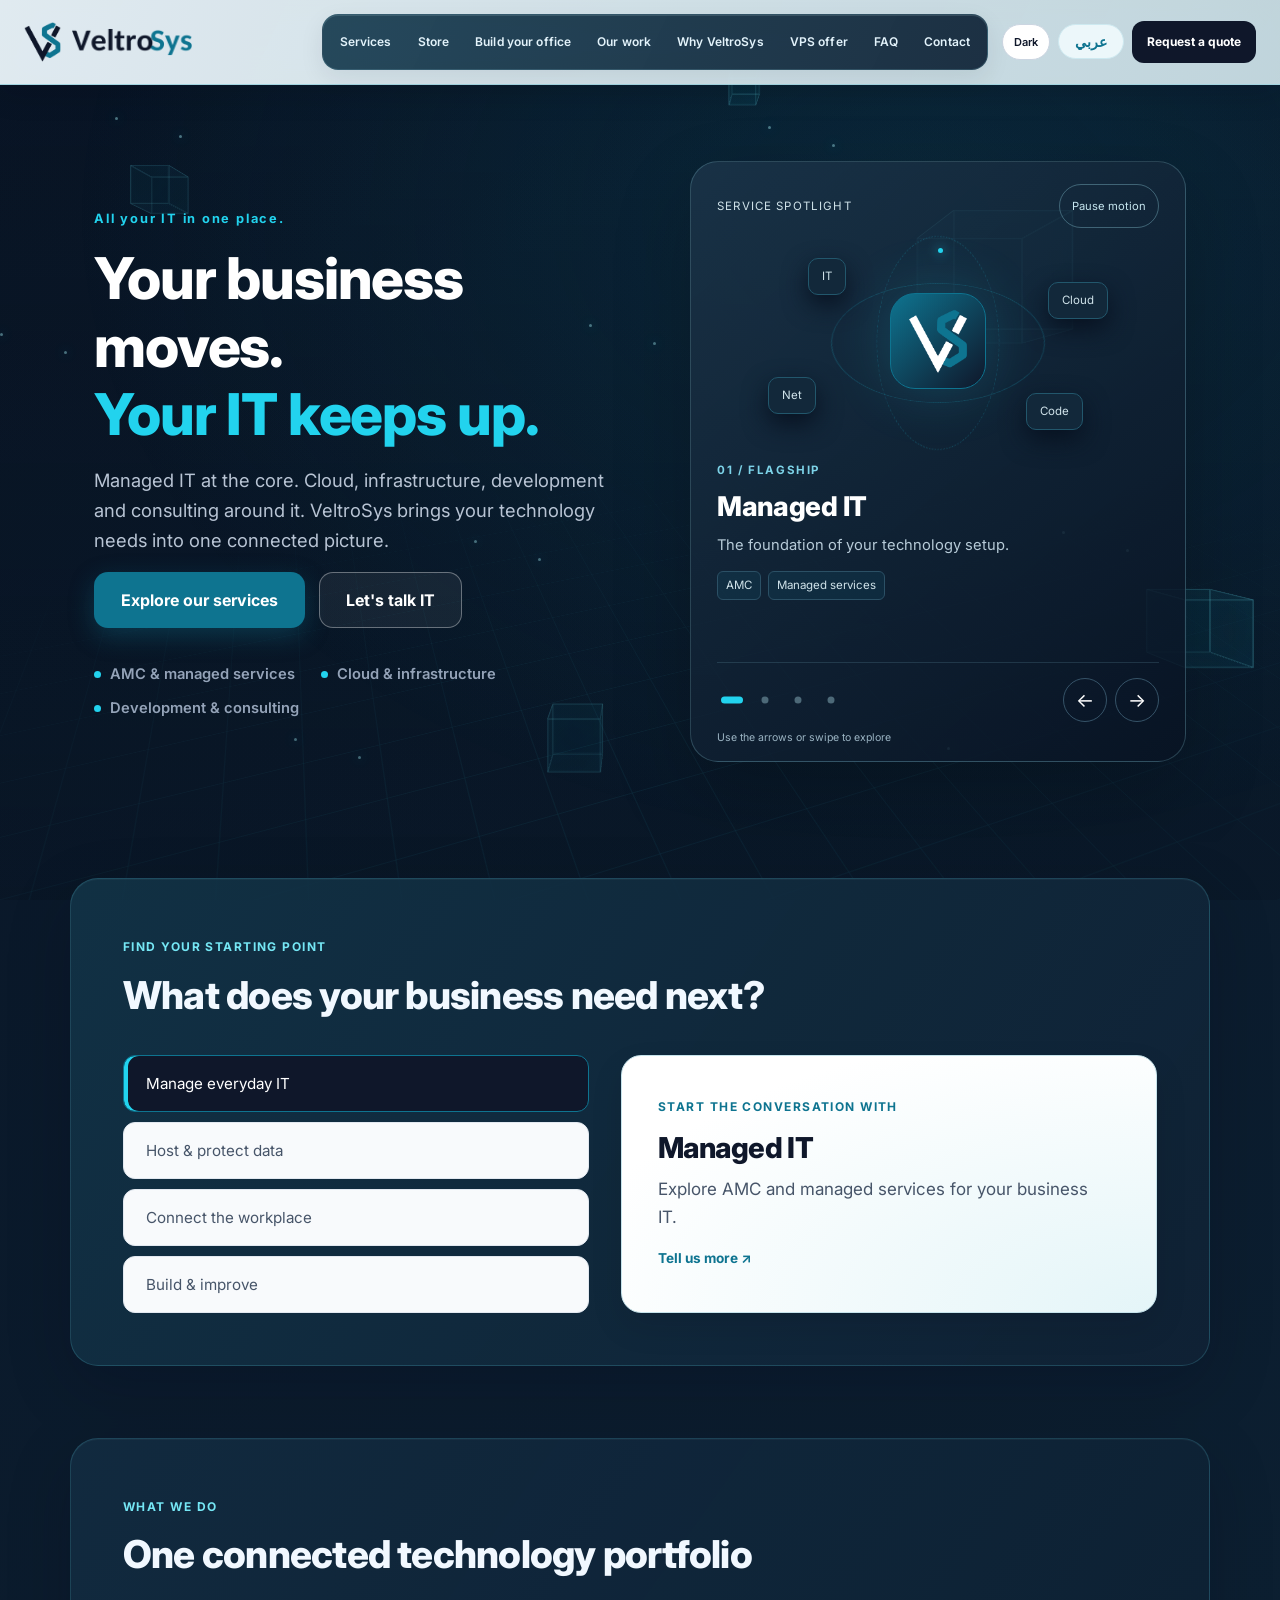
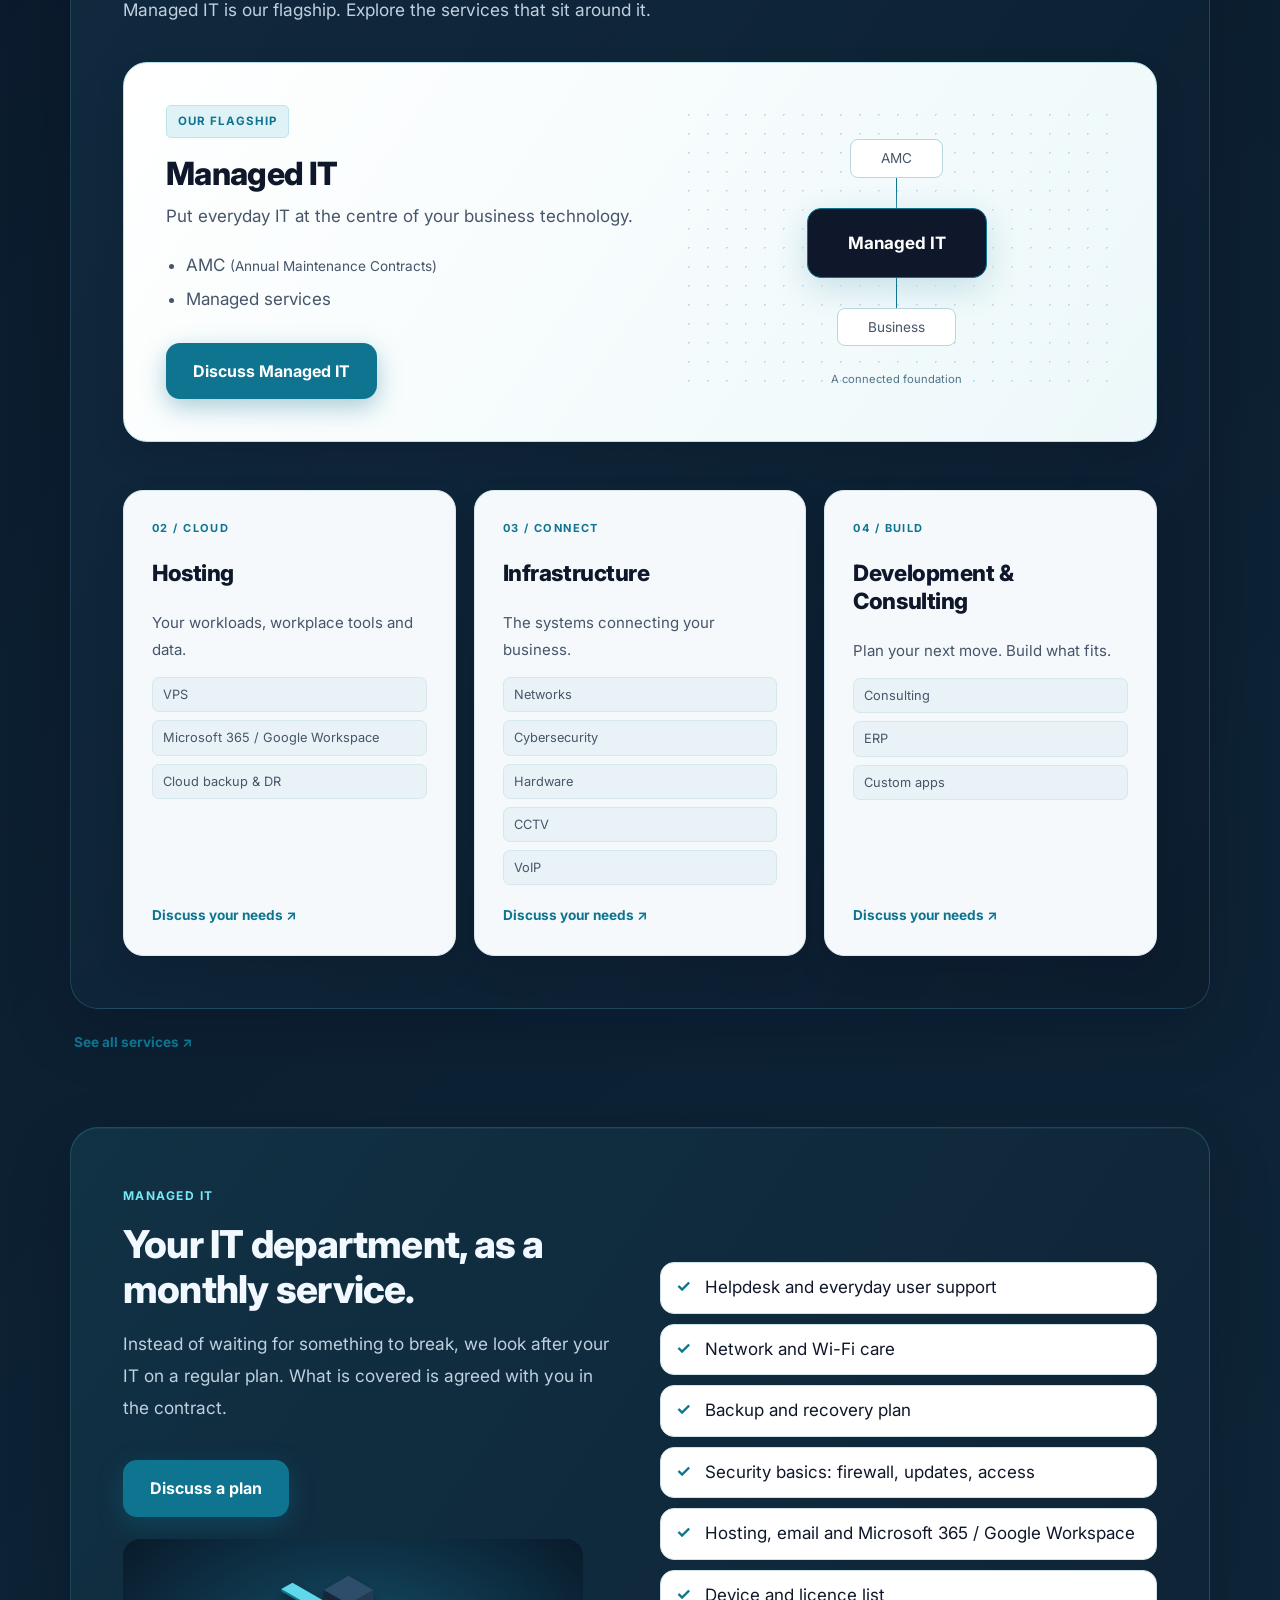
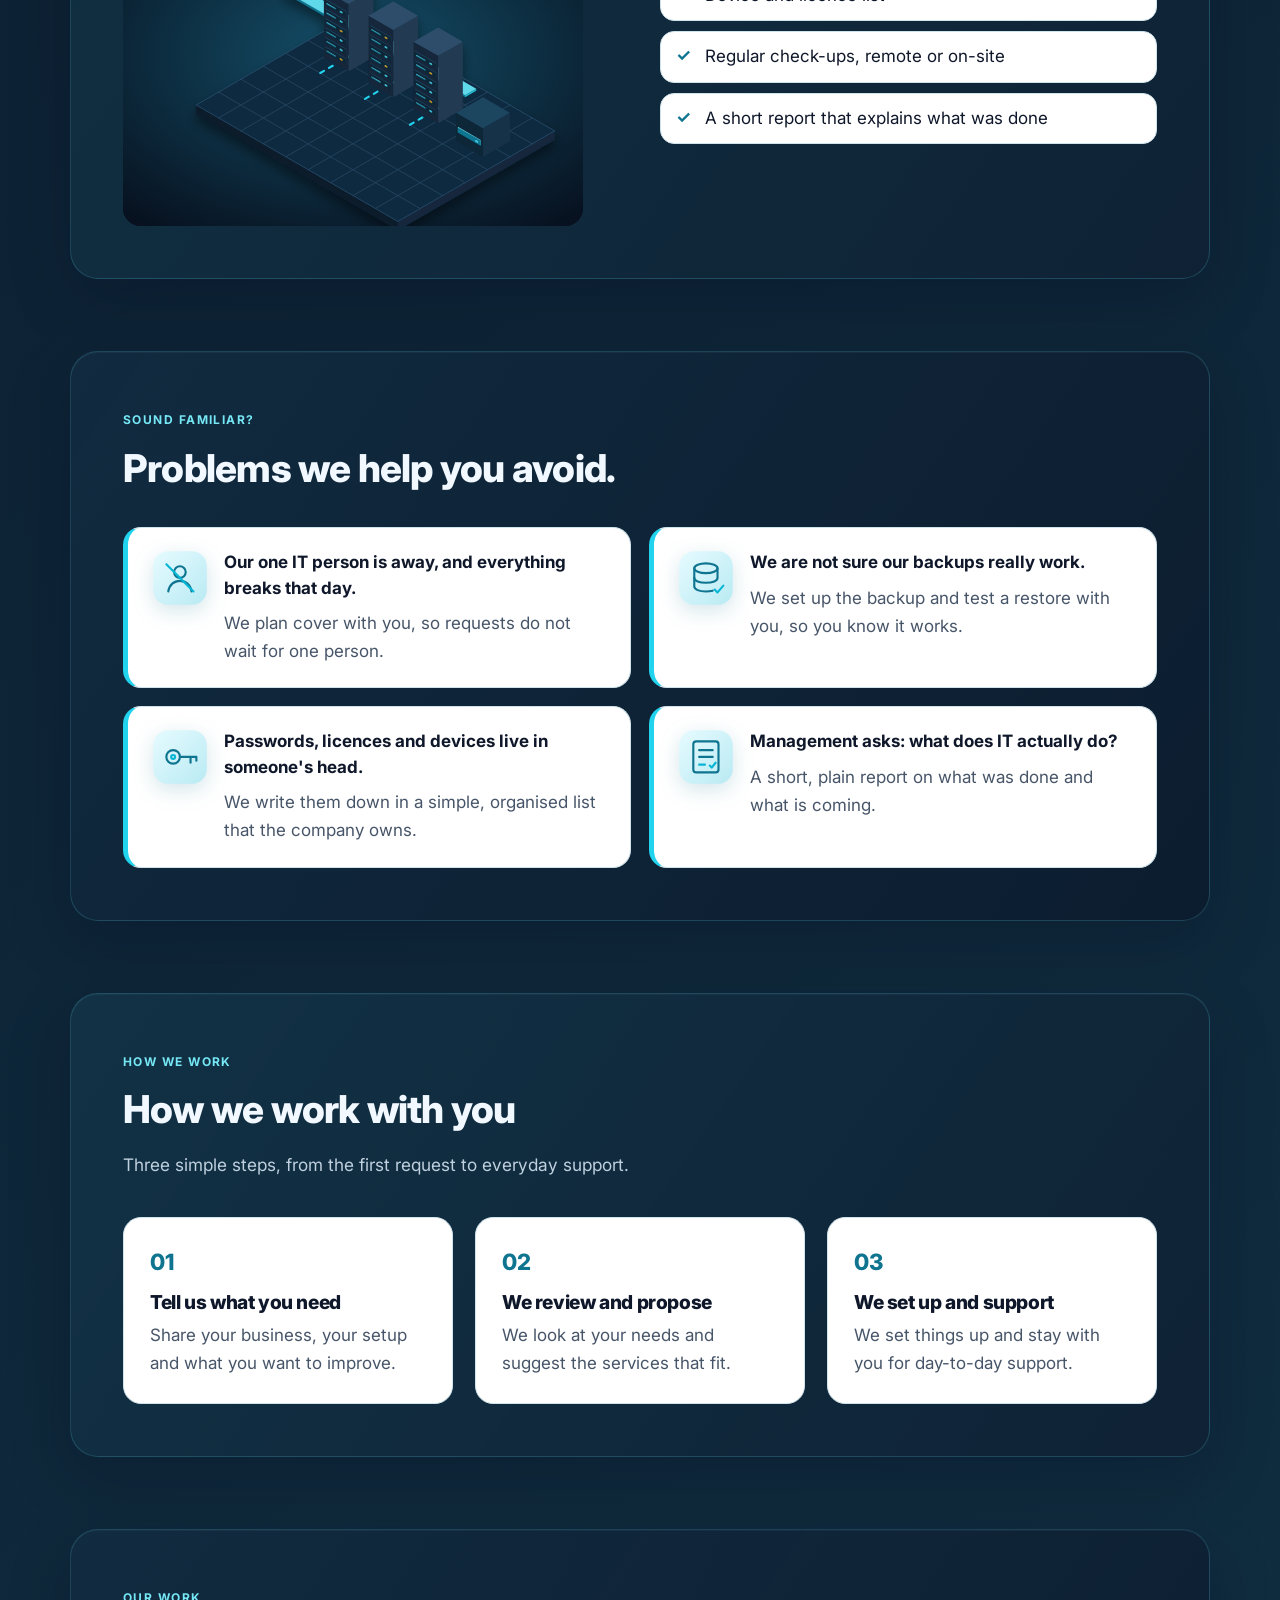
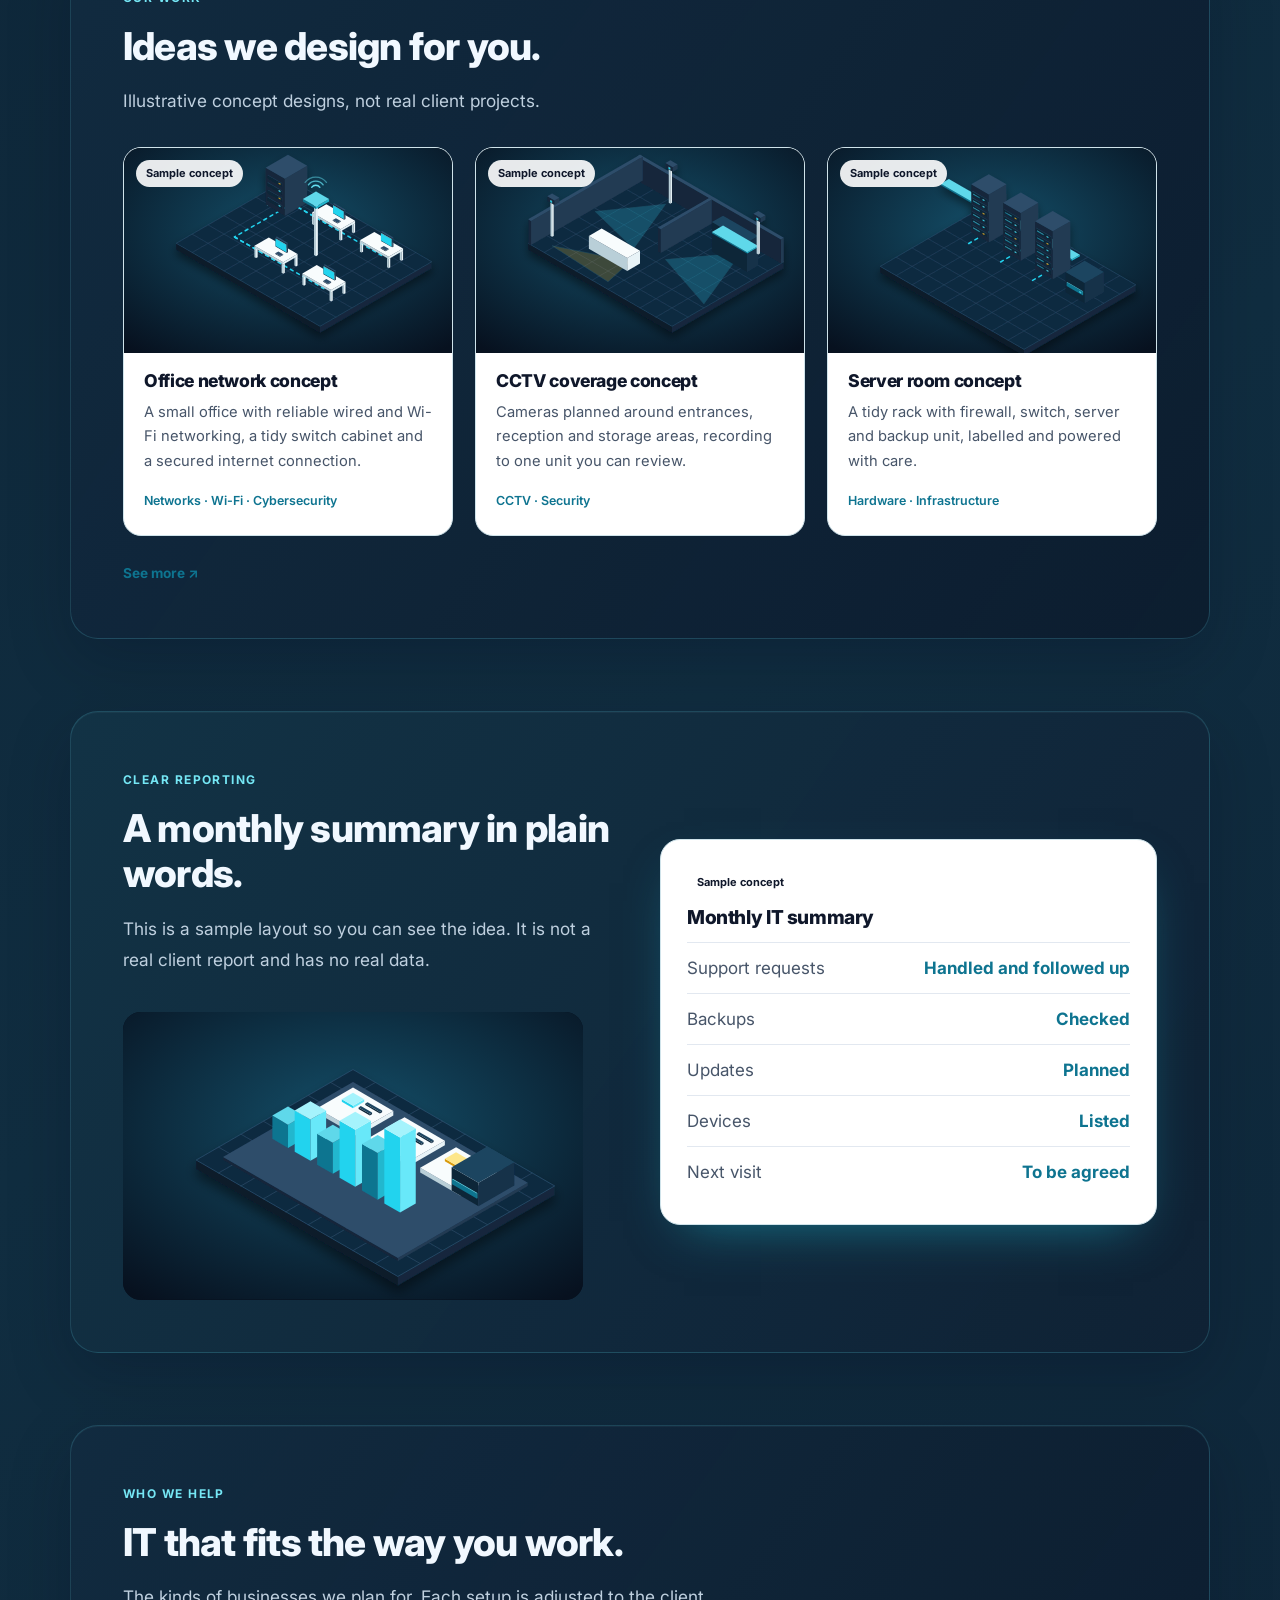
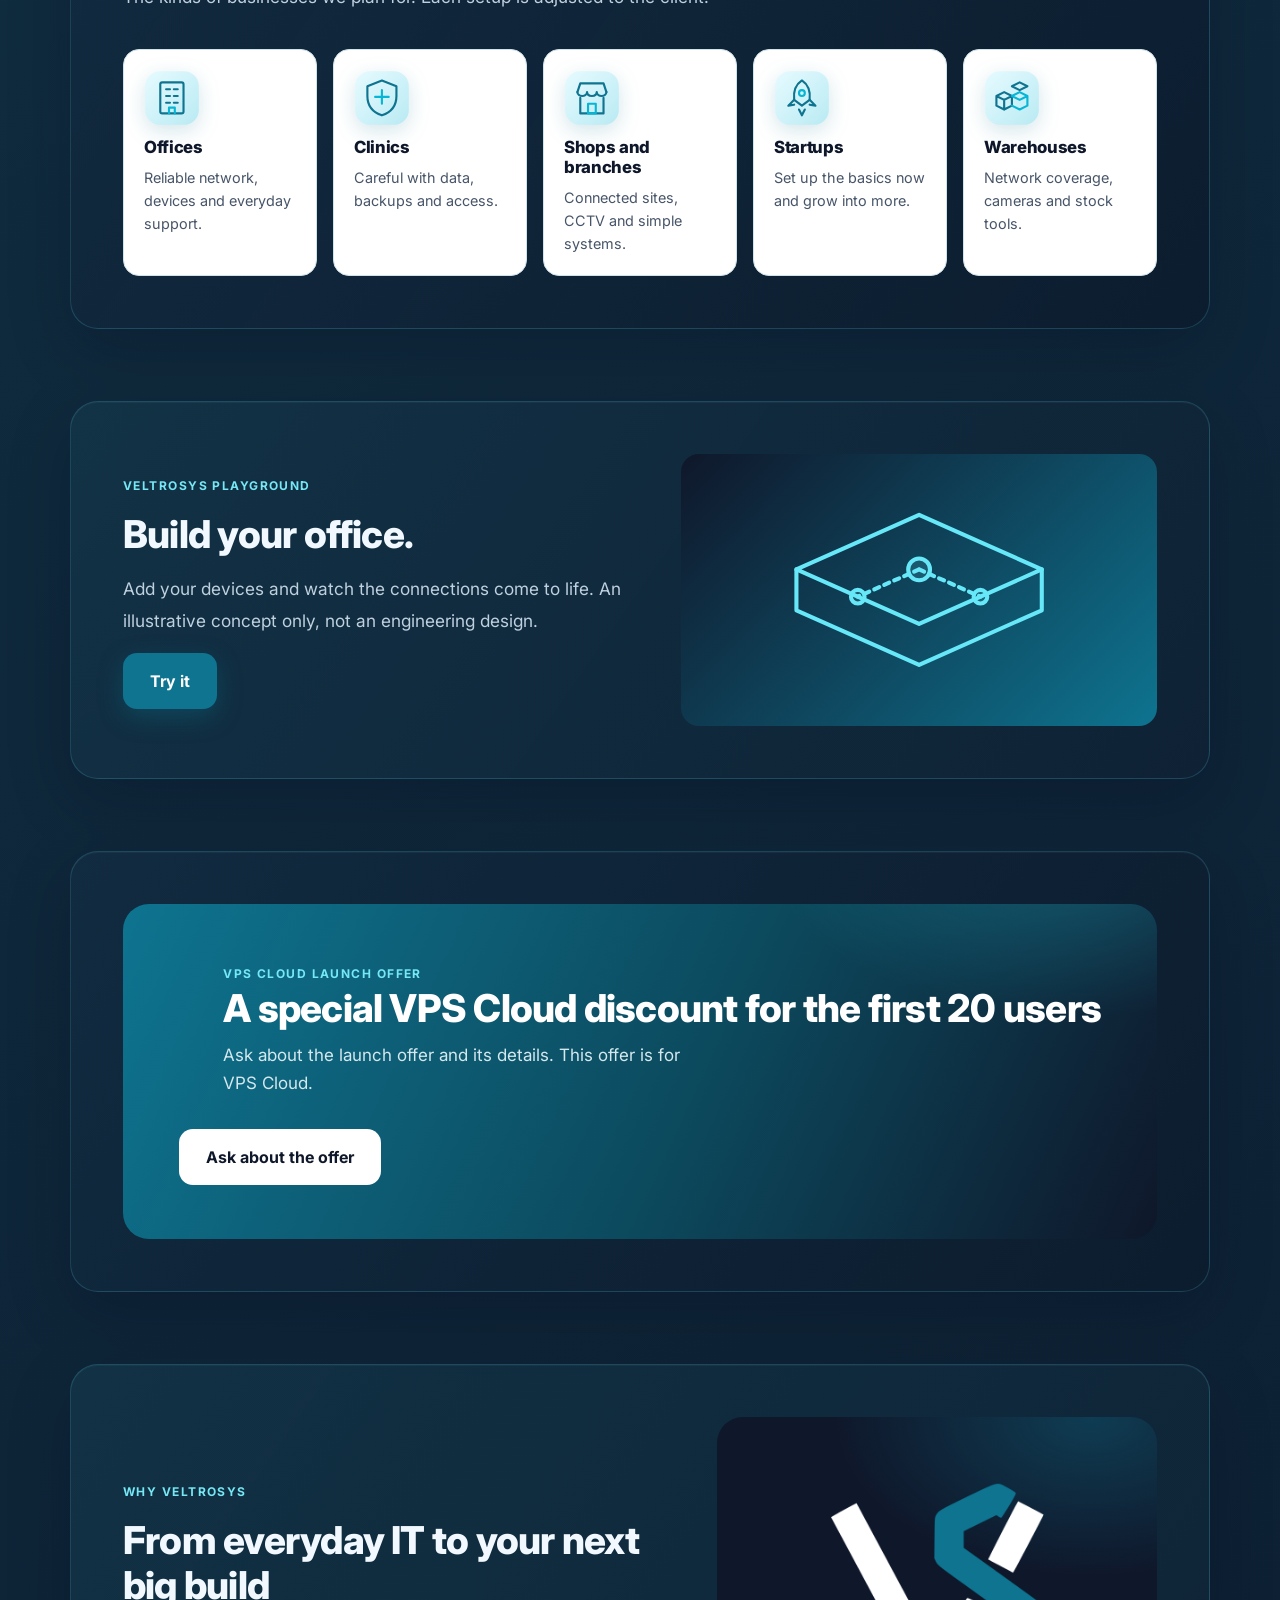
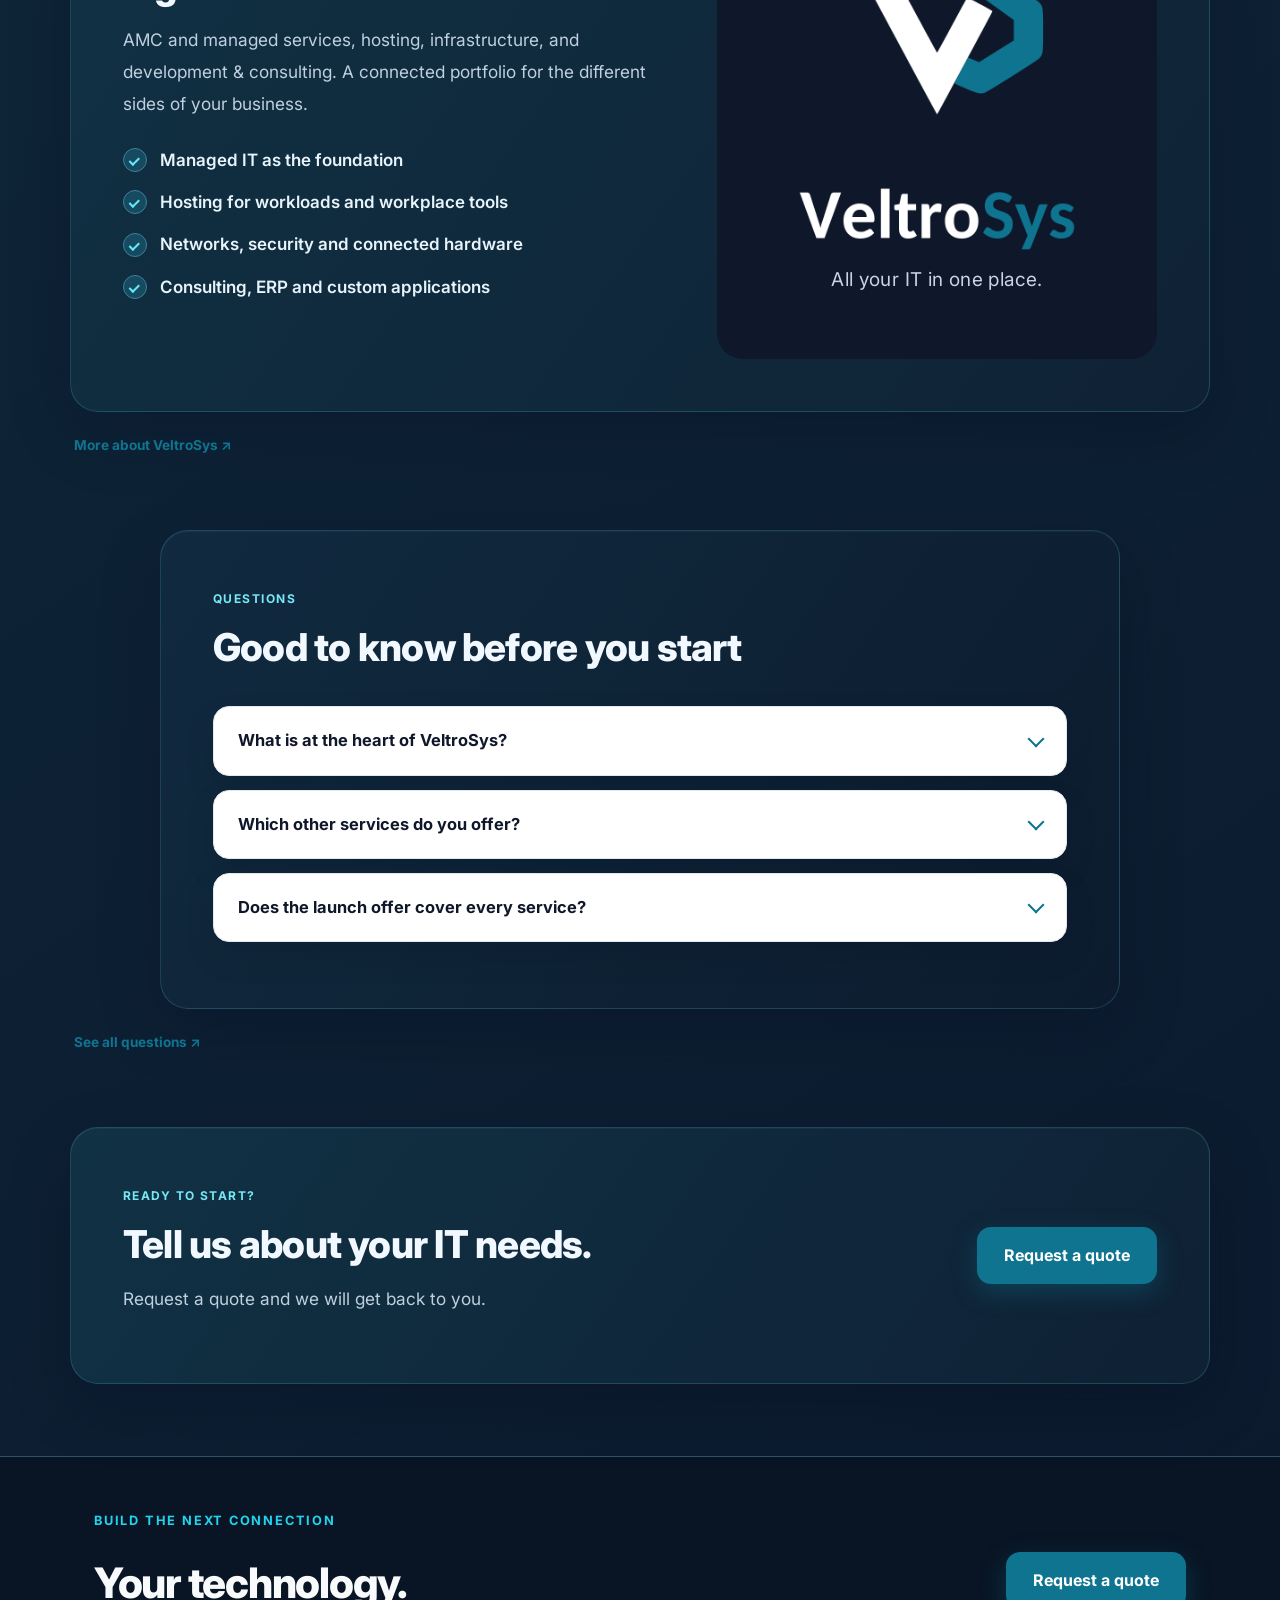
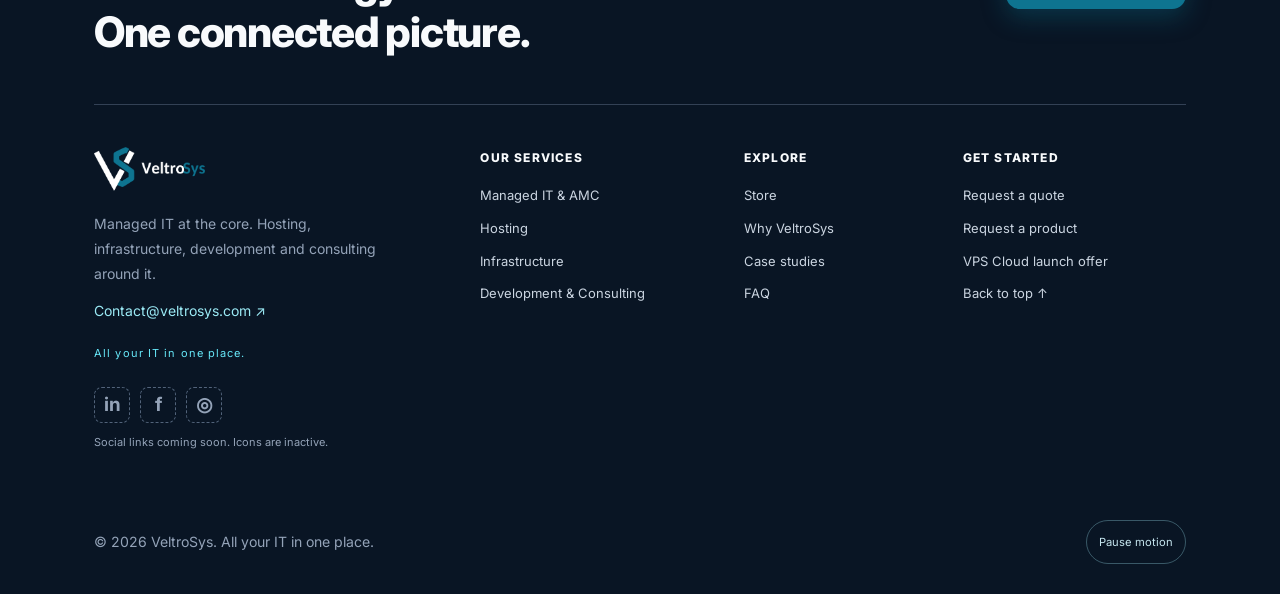
==== commit 6060a744: "Update print statement from 'Hello' to 'Goodbye'" ====
--- a/index.html
+++ b/index.html
@@ -10,7 +10,7 @@
 <link href="https://fonts.googleapis.com" rel="preconnect"/>
 <link crossorigin="" href="https://fonts.gstatic.com" rel="preconnect"/>
 <link href="https://fonts.googleapis.com/css2?family=Inter:wght@400;500;600;700;800&amp;family=IBM+Plex+Sans+Arabic:wght@400;500;600;700&amp;display=swap" rel="stylesheet"/>
-<link href="assets/css/style.css?v=brand2" rel="stylesheet"/>
+<link href="assets/css/style.css?v=show1" rel="stylesheet"/>
 </head>
 <body>
 <div class="vx-site" id="top" lang="en" dir="ltr">
@@ -23,7 +23,7 @@
 <nav aria-label="Main" class="vx-nav" id="vxNav">
 <a data-i18n="nav.services" href="services.html">Services</a>
 <a data-i18n="nav.store" href="store.html">Store</a>
-<a href="office.html" data-office-en="Build your office" data-office-ar="صمّم مكتبك">Build your office</a>
+<a href="office.html" data-i18n="nav.office" data-office-en="Build your office" data-office-ar="صمّم مكتبك">Build your office</a>
 <a data-i18n="nav.work" href="case-studies.html">Our work</a>
 <a data-i18n="nav.why" href="why.html">Why VeltroSys</a>
 <a data-i18n="nav.offer" href="offer.html">VPS offer</a>
@@ -95,8 +95,12 @@
 </div></div>
 </div>
 <div class="vx-home-more vx-home-more-out"><a class="vx-text-link" href="services.html" data-i18n="home.allservices">See all services ↗</a></div></section>
+<section class="vx-section vx-bg-soft" id="included"><div class="vx-container vx-inc"><div class="vx-reveal"><div class="vx-section-head vx-reveal"><p class="vx-eyebrow" data-i18n="inc.eb">Managed IT</p><h2 data-i18n="inc.ti">Your IT department, as a monthly service.</h2><p class="vx-section-sub" data-i18n="inc.sub">Instead of waiting for something to break, we look after your IT on a regular plan. What is covered is agreed with you in the contract.</p></div><a class="vx-btn vx-btn-teal" href="contact.html" data-i18n="inc.cta">Discuss a plan</a><div class="vx-inc-vis"><svg viewBox="0 0 640 400" role="img" aria-label="Server room" class="vx-iso" aria-hidden="true" focusable="false"><defs><radialGradient id="bgSer" cx="50%" cy="40%" r="75%"><stop offset="0" stop-color="#14506a"/><stop offset="1" stop-color="#07111f"/></radialGradient><filter id="sh" x="-20%" y="-20%" width="140%" height="150%"><feDropShadow dx="0" dy="10" stdDeviation="8" flood-color="#000" flood-opacity=".45"/></filter></defs><rect width="640" height="400" fill="url(#bgSer)"/><g transform="translate(0,45)"><g filter="url(#sh)"><g opacity="1" ><polygon points="101.8,186.0 382.4,348.0 382.4,360.6 101.8,198.6" fill="#0b1b2b"/><polygon points="382.4,348.0 600.6,222.0 600.6,234.6 382.4,360.6" fill="#12283c"/><polygon points="320.0,60.0 600.6,222.0 382.4,348.0 101.8,186.0" fill="#18344d"/></g><polygon points="320.0,60.0 600.6,222.0 382.4,348.0 101.8,186.0" fill="#0e2a40" opacity="0.9" stroke="#2e5575" stroke-width="1"/><line x1="351.2" y1="78.0" x2="132.9" y2="204.0" stroke="#2a4a66" stroke-width="1" stroke-linecap="round"  /><line x1="382.4" y1="96.0" x2="164.1" y2="222.0" stroke="#2a4a66" stroke-width="1" stroke-linecap="round"  /><line x1="413.5" y1="114.0" x2="195.3" y2="240.0" stroke="#2a4a66" stroke-width="1" stroke-linecap="round"  /><line x1="444.7" y1="132.0" x2="226.5" y2="258.0" stroke="#2a4a66" stroke-width="1" stroke-linecap="round"  /><line x1="475.9" y1="150.0" x2="257.6" y2="276.0" stroke="#2a4a66" stroke-width="1" stroke-linecap="round"  /><line x1="507.1" y1="168.0" x2="288.8" y2="294.0" stroke="#2a4a66" stroke-width="1" stroke-linecap="round"  /><line x1="538.2" y1="186.0" x2="320.0" y2="312.0" stroke="#2a4a66" stroke-width="1" stroke-linecap="round"  /><line x1="569.4" y1="204.0" x2="351.2" y2="330.0" stroke="#2a4a66" stroke-width="1" stroke-linecap="round"  /><line x1="288.8" y1="78.0" x2="569.4" y2="240.0" stroke="#2a4a66" stroke-width="1" stroke-linecap="round"  /><line x1="257.6" y1="96.0" x2="538.2" y2="258.0" stroke="#2a4a66" stroke-width="1" stroke-linecap="round"  /><line x1="226.5" y1="114.0" x2="507.1" y2="276.0" stroke="#2a4a66" stroke-width="1" stroke-linecap="round"  /><line x1="195.3" y1="132.0" x2="475.9" y2="294.0" stroke="#2a4a66" stroke-width="1" stroke-linecap="round"  /><line x1="164.1" y1="150.0" x2="444.7" y2="312.0" stroke="#2a4a66" stroke-width="1" stroke-linecap="round"  /><line x1="132.9" y1="168.0" x2="413.5" y2="330.0" stroke="#2a4a66" stroke-width="1" stroke-linecap="round"  /><g opacity="1" ><polygon points="220.2,24.7 475.9,172.3 475.9,175.2 220.2,27.6" fill="#0e7490"/><polygon points="475.9,172.3 491.5,163.3 491.5,166.2 475.9,175.2" fill="#22b7ce"/><polygon points="235.8,15.7 491.5,163.3 475.9,172.3 220.2,24.7" fill="#5fd8ea"/></g><line x1="340.3" y1="103.4" x2="271.7" y2="143.0" stroke="#22d3ee" stroke-width="3" stroke-linecap="round" stroke-dasharray="6 8" class="vx-flow"/><line x1="402.6" y1="139.4" x2="334.0" y2="179.0" stroke="#22d3ee" stroke-width="3" stroke-linecap="round" stroke-dasharray="6 8" class="vx-flow"/><line x1="465.0" y1="175.4" x2="396.4" y2="215.0" stroke="#22d3ee" stroke-width="3" stroke-linecap="round" stroke-dasharray="6 8" class="vx-flow"/><g opacity="1" ><polygon points="279.5,25.8 313.8,45.6 313.8,139.2 279.5,119.4" fill="#14263a"/><polygon points="313.8,45.6 348.1,25.8 348.1,119.4 313.8,139.2" fill="#223a52"/><polygon points="313.8,6.0 348.1,25.8 313.8,45.6 279.5,25.8" fill="#2e4d6b"/></g><g opacity="1" ><polygon points="281.0,105.2 310.3,122.1 310.3,129.3 281.0,112.4" fill="#0f2638"/><polygon points="310.3,122.1 311.3,121.6 311.3,128.8 310.3,129.3" fill="#16324a"/><polygon points="282.0,104.6 311.3,121.6 310.3,122.1 281.0,105.2" fill="#1d4560"/></g><g opacity="1" ><polygon points="301.6,121.0 304.7,122.8 304.7,124.6 301.6,122.8" fill="#d99a0b"/><polygon points="304.7,122.8 305.3,122.5 305.3,124.3 304.7,124.6" fill="#fbbf24"/><polygon points="302.2,120.7 305.3,122.5 304.7,122.8 301.6,121.0" fill="#fde68a"/></g><g opacity="1" ><polygon points="282.9,110.6 295.4,117.8 295.4,119.2 282.9,112.0" fill="#0e7490"/><polygon points="295.4,117.8 296.0,117.4 296.0,118.9 295.4,119.2" fill="#22b7ce"/><polygon points="283.5,110.2 296.0,117.4 295.4,117.8 282.9,110.6" fill="#5fd8ea"/></g><g opacity="1" ><polygon points="281.0,92.0 310.3,108.9 310.3,116.1 281.0,99.2" fill="#0f2638"/><polygon points="310.3,108.9 311.3,108.4 311.3,115.6 310.3,116.1" fill="#16324a"/><polygon points="282.0,91.4 311.3,108.4 310.3,108.9 281.0,92.0" fill="#1d4560"/></g><g opacity="1" ><polygon points="301.6,107.8 304.7,109.6 304.7,111.4 301.6,109.6" fill="#22d3ee"/><polygon points="304.7,109.6 305.3,109.3 305.3,111.1 304.7,111.4" fill="#67e8f9"/><polygon points="302.2,107.5 305.3,109.3 304.7,109.6 301.6,107.8" fill="#a5f3fc"/></g><g opacity="1" ><polygon points="282.9,97.4 295.4,104.6 295.4,106.0 282.9,98.8" fill="#0e7490"/><polygon points="295.4,104.6 296.0,104.2 296.0,105.7 295.4,106.0" fill="#22b7ce"/><polygon points="283.5,97.0 296.0,104.2 295.4,104.6 282.9,97.4" fill="#5fd8ea"/></g><g opacity="1" ><polygon points="281.0,78.8 310.3,95.7 310.3,102.9 281.0,86.0" fill="#0f2638"/><polygon points="310.3,95.7 311.3,95.2 311.3,102.4 310.3,102.9" fill="#16324a"/><polygon points="282.0,78.2 311.3,95.2 310.3,95.7 281.0,78.8" fill="#1d4560"/></g><g opacity="1" ><polygon points="301.6,94.6 304.7,96.4 304.7,98.2 301.6,96.4" fill="#22d3ee"/><polygon points="304.7,96.4 305.3,96.1 305.3,97.9 304.7,98.2" fill="#67e8f9"/><polygon points="302.2,94.3 305.3,96.1 304.7,96.4 301.6,94.6" fill="#a5f3fc"/></g><g opacity="1" ><polygon points="282.9,84.2 295.4,91.4 295.4,92.8 282.9,85.6" fill="#0e7490"/><polygon points="295.4,91.4 296.0,91.0 296.0,92.5 295.4,92.8" fill="#22b7ce"/><polygon points="283.5,83.8 296.0,91.0 295.4,91.4 282.9,84.2" fill="#5fd8ea"/></g><g opacity="1" ><polygon points="281.0,65.6 310.3,82.5 310.3,89.7 281.0,72.8" fill="#0f2638"/><polygon points="310.3,82.5 311.3,82.0 311.3,89.2 310.3,89.7" fill="#16324a"/><polygon points="282.0,65.0 311.3,82.0 310.3,82.5 281.0,65.6" fill="#1d4560"/></g><g opacity="1" ><polygon points="301.6,81.4 304.7,83.2 304.7,85.0 301.6,83.2" fill="#d99a0b"/><polygon points="304.7,83.2 305.3,82.9 305.3,84.7 304.7,85.0" fill="#fbbf24"/><polygon points="302.2,81.1 305.3,82.9 304.7,83.2 301.6,81.4" fill="#fde68a"/></g><g opacity="1" ><polygon points="282.9,71.0 295.4,78.2 295.4,79.6 282.9,72.4" fill="#0e7490"/><polygon points="295.4,78.2 296.0,77.8 296.0,79.3 295.4,79.6" fill="#22b7ce"/><polygon points="283.5,70.6 296.0,77.8 295.4,78.2 282.9,71.0" fill="#5fd8ea"/></g><g opacity="1" ><polygon points="281.0,52.4 310.3,69.3 310.3,76.5 281.0,59.6" fill="#0f2638"/><polygon points="310.3,69.3 311.3,68.8 311.3,76.0 310.3,76.5" fill="#16324a"/><polygon points="282.0,51.8 311.3,68.8 310.3,69.3 281.0,52.4" fill="#1d4560"/></g><g opacity="1" ><polygon points="301.6,68.2 304.7,70.0 304.7,71.8 301.6,70.0" fill="#22d3ee"/><polygon points="304.7,70.0 305.3,69.7 305.3,71.5 304.7,71.8" fill="#67e8f9"/><polygon points="302.2,67.9 305.3,69.7 304.7,70.0 301.6,68.2" fill="#a5f3fc"/></g><g opacity="1" ><polygon points="282.9,57.8 295.4,65.0 295.4,66.4 282.9,59.2" fill="#0e7490"/><polygon points="295.4,65.0 296.0,64.6 296.0,66.1 295.4,66.4" fill="#22b7ce"/><polygon points="283.5,57.4 296.0,64.6 295.4,65.0 282.9,57.8" fill="#5fd8ea"/></g><g opacity="1" ><polygon points="281.0,39.2 310.3,56.1 310.3,63.3 281.0,46.4" fill="#0f2638"/><polygon points="310.3,56.1 311.3,55.6 311.3,62.8 310.3,63.3" fill="#16324a"/><polygon points="282.0,38.6 311.3,55.6 310.3,56.1 281.0,39.2" fill="#1d4560"/></g><g opacity="1" ><polygon points="301.6,55.0 304.7,56.8 304.7,58.6 301.6,56.8" fill="#22d3ee"/><polygon points="304.7,56.8 305.3,56.5 305.3,58.3 304.7,58.6" fill="#67e8f9"/><polygon points="302.2,54.7 305.3,56.5 304.7,56.8 301.6,55.0" fill="#a5f3fc"/></g><g opacity="1" ><polygon points="282.9,44.6 295.4,51.8 295.4,53.2 282.9,46.0" fill="#0e7490"/><polygon points="295.4,51.8 296.0,51.4 296.0,52.9 295.4,53.2" fill="#22b7ce"/><polygon points="283.5,44.2 296.0,51.4 295.4,51.8 282.9,44.6" fill="#5fd8ea"/></g><g opacity="1" ><polygon points="341.8,61.8 376.1,81.6 376.1,175.2 341.8,155.4" fill="#14263a"/><polygon points="376.1,81.6 410.4,61.8 410.4,155.4 376.1,175.2" fill="#223a52"/><polygon points="376.1,42.0 410.4,61.8 376.1,81.6 341.8,61.8" fill="#2e4d6b"/></g><g opacity="1" ><polygon points="343.4,141.2 372.7,158.1 372.7,165.3 343.4,148.4" fill="#0f2638"/><polygon points="372.7,158.1 373.6,157.6 373.6,164.8 372.7,165.3" fill="#16324a"/><polygon points="344.3,140.6 373.6,157.6 372.7,158.1 343.4,141.2" fill="#1d4560"/></g><g opacity="1" ><polygon points="364.0,157.0 367.1,158.8 367.1,160.6 364.0,158.8" fill="#22d3ee"/><polygon points="367.1,158.8 367.7,158.5 367.7,160.3 367.1,160.6" fill="#67e8f9"/><polygon points="364.6,156.7 367.7,158.5 367.1,158.8 364.0,157.0" fill="#a5f3fc"/></g><g opacity="1" ><polygon points="345.3,146.6 357.7,153.8 357.7,155.2 345.3,148.0" fill="#0e7490"/><polygon points="357.7,153.8 358.3,153.4 358.3,154.9 357.7,155.2" fill="#22b7ce"/><polygon points="345.9,146.2 358.3,153.4 357.7,153.8 345.3,146.6" fill="#5fd8ea"/></g><g opacity="1" ><polygon points="343.4,128.0 372.7,144.9 372.7,152.1 343.4,135.2" fill="#0f2638"/><polygon points="372.7,144.9 373.6,144.4 373.6,151.6 372.7,152.1" fill="#16324a"/><polygon points="344.3,127.4 373.6,144.4 372.7,144.9 343.4,128.0" fill="#1d4560"/></g><g opacity="1" ><polygon points="364.0,143.8 367.1,145.6 367.1,147.4 364.0,145.6" fill="#22d3ee"/><polygon points="367.1,145.6 367.7,145.3 367.7,147.1 367.1,147.4" fill="#67e8f9"/><polygon points="364.6,143.5 367.7,145.3 367.1,145.6 364.0,143.8" fill="#a5f3fc"/></g><g opacity="1" ><polygon points="345.3,133.4 357.7,140.6 357.7,142.0 345.3,134.8" fill="#0e7490"/><polygon points="357.7,140.6 358.3,140.2 358.3,141.7 357.7,142.0" fill="#22b7ce"/><polygon points="345.9,133.0 358.3,140.2 357.7,140.6 345.3,133.4" fill="#5fd8ea"/></g><g opacity="1" ><polygon points="343.4,114.8 372.7,131.7 372.7,138.9 343.4,122.0" fill="#0f2638"/><polygon points="372.7,131.7 373.6,131.2 373.6,138.4 372.7,138.9" fill="#16324a"/><polygon points="344.3,114.2 373.6,131.2 372.7,131.7 343.4,114.8" fill="#1d4560"/></g><g opacity="1" ><polygon points="364.0,130.6 367.1,132.4 367.1,134.2 364.0,132.4" fill="#d99a0b"/><polygon points="367.1,132.4 367.7,132.1 367.7,133.9 367.1,134.2" fill="#fbbf24"/><polygon points="364.6,130.3 367.7,132.1 367.1,132.4 364.0,130.6" fill="#fde68a"/></g><g opacity="1" ><polygon points="345.3,120.2 357.7,127.4 357.7,128.8 345.3,121.6" fill="#0e7490"/><polygon points="357.7,127.4 358.3,127.0 358.3,128.5 357.7,128.8" fill="#22b7ce"/><polygon points="345.9,119.8 358.3,127.0 357.7,127.4 345.3,120.2" fill="#5fd8ea"/></g><g opacity="1" ><polygon points="343.4,101.6 372.7,118.5 372.7,125.7 343.4,108.8" fill="#0f2638"/><polygon points="372.7,118.5 373.6,118.0 373.6,125.2 372.7,125.7" fill="#16324a"/><polygon points="344.3,101.0 373.6,118.0 372.7,118.5 343.4,101.6" fill="#1d4560"/></g><g opacity="1" ><polygon points="364.0,117.4 367.1,119.2 367.1,121.0 364.0,119.2" fill="#22d3ee"/><polygon points="367.1,119.2 367.7,118.9 367.7,120.7 367.1,121.0" fill="#67e8f9"/><polygon points="364.6,117.1 367.7,118.9 367.1,119.2 364.0,117.4" fill="#a5f3fc"/></g><g opacity="1" ><polygon points="345.3,107.0 357.7,114.2 357.7,115.6 345.3,108.4" fill="#0e7490"/><polygon points="357.7,114.2 358.3,113.8 358.3,115.3 357.7,115.6" fill="#22b7ce"/><polygon points="345.9,106.6 358.3,113.8 357.7,114.2 345.3,107.0" fill="#5fd8ea"/></g><g opacity="1" ><polygon points="343.4,88.4 372.7,105.3 372.7,112.5 343.4,95.6" fill="#0f2638"/><polygon points="372.7,105.3 373.6,104.8 373.6,112.0 372.7,112.5" fill="#16324a"/><polygon points="344.3,87.8 373.6,104.8 372.7,105.3 343.4,88.4" fill="#1d4560"/></g><g opacity="1" ><polygon points="364.0,104.2 367.1,106.0 367.1,107.8 364.0,106.0" fill="#22d3ee"/><polygon points="367.1,106.0 367.7,105.7 367.7,107.5 367.1,107.8" fill="#67e8f9"/><polygon points="364.6,103.9 367.7,105.7 367.1,106.0 364.0,104.2" fill="#a5f3fc"/></g><g opacity="1" ><polygon points="345.3,93.8 357.7,101.0 357.7,102.4 345.3,95.2" fill="#0e7490"/><polygon points="357.7,101.0 358.3,100.6 358.3,102.1 357.7,102.4" fill="#22b7ce"/><polygon points="345.9,93.4 358.3,100.6 357.7,101.0 345.3,93.8" fill="#5fd8ea"/></g><g opacity="1" ><polygon points="343.4,75.2 372.7,92.1 372.7,99.3 343.4,82.4" fill="#0f2638"/><polygon points="372.7,92.1 373.6,91.6 373.6,98.8 372.7,99.3" fill="#16324a"/><polygon points="344.3,74.6 373.6,91.6 372.7,92.1 343.4,75.2" fill="#1d4560"/></g><g opacity="1" ><polygon points="364.0,91.0 367.1,92.8 367.1,94.6 364.0,92.8" fill="#d99a0b"/><polygon points="367.1,92.8 367.7,92.5 367.7,94.3 367.1,94.6" fill="#fbbf24"/><polygon points="364.6,90.7 367.7,92.5 367.1,92.8 364.0,91.0" fill="#fde68a"/></g><g opacity="1" ><polygon points="345.3,80.6 357.7,87.8 357.7,89.2 345.3,82.0" fill="#0e7490"/><polygon points="357.7,87.8 358.3,87.4 358.3,88.9 357.7,89.2" fill="#22b7ce"/><polygon points="345.9,80.2 358.3,87.4 357.7,87.8 345.3,80.6" fill="#5fd8ea"/></g><g opacity="1" ><polygon points="404.2,97.8 438.5,117.6 438.5,211.2 404.2,191.4" fill="#14263a"/><polygon points="438.5,117.6 472.8,97.8 472.8,191.4 438.5,211.2" fill="#223a52"/><polygon points="438.5,78.0 472.8,97.8 438.5,117.6 404.2,97.8" fill="#2e4d6b"/></g><g opacity="1" ><polygon points="405.7,177.2 435.0,194.1 435.0,201.3 405.7,184.4" fill="#0f2638"/><polygon points="435.0,194.1 436.0,193.6 436.0,200.8 435.0,201.3" fill="#16324a"/><polygon points="406.7,176.6 436.0,193.6 435.0,194.1 405.7,177.2" fill="#1d4560"/></g><g opacity="1" ><polygon points="426.3,193.0 429.4,194.8 429.4,196.6 426.3,194.8" fill="#22d3ee"/><polygon points="429.4,194.8 430.1,194.5 430.1,196.3 429.4,196.6" fill="#67e8f9"/><polygon points="426.9,192.7 430.1,194.5 429.4,194.8 426.3,193.0" fill="#a5f3fc"/></g><g opacity="1" ><polygon points="407.6,182.6 420.1,189.8 420.1,191.2 407.6,184.0" fill="#0e7490"/><polygon points="420.1,189.8 420.7,189.4 420.7,190.9 420.1,191.2" fill="#22b7ce"/><polygon points="408.2,182.2 420.7,189.4 420.1,189.8 407.6,182.6" fill="#5fd8ea"/></g><g opacity="1" ><polygon points="405.7,164.0 435.0,180.9 435.0,188.1 405.7,171.2" fill="#0f2638"/><polygon points="435.0,180.9 436.0,180.4 436.0,187.6 435.0,188.1" fill="#16324a"/><polygon points="406.7,163.4 436.0,180.4 435.0,180.9 405.7,164.0" fill="#1d4560"/></g><g opacity="1" ><polygon points="426.3,179.8 429.4,181.6 429.4,183.4 426.3,181.6" fill="#d99a0b"/><polygon points="429.4,181.6 430.1,181.3 430.1,183.1 429.4,183.4" fill="#fbbf24"/><polygon points="426.9,179.5 430.1,181.3 429.4,181.6 426.3,179.8" fill="#fde68a"/></g><g opacity="1" ><polygon points="407.6,169.4 420.1,176.6 420.1,178.0 407.6,170.8" fill="#0e7490"/><polygon points="420.1,176.6 420.7,176.2 420.7,177.7 420.1,178.0" fill="#22b7ce"/><polygon points="408.2,169.0 420.7,176.2 420.1,176.6 407.6,169.4" fill="#5fd8ea"/></g><g opacity="1" ><polygon points="405.7,150.8 435.0,167.7 435.0,174.9 405.7,158.0" fill="#0f2638"/><polygon points="435.0,167.7 436.0,167.2 436.0,174.4 435.0,174.9" fill="#16324a"/><polygon points="406.7,150.2 436.0,167.2 435.0,167.7 405.7,150.8" fill="#1d4560"/></g><g opacity="1" ><polygon points="426.3,166.6 429.4,168.4 429.4,170.2 426.3,168.4" fill="#22d3ee"/><polygon points="429.4,168.4 430.1,168.1 430.1,169.9 429.4,170.2" fill="#67e8f9"/><polygon points="426.9,166.3 430.1,168.1 429.4,168.4 426.3,166.6" fill="#a5f3fc"/></g><g opacity="1" ><polygon points="407.6,156.2 420.1,163.4 420.1,164.8 407.6,157.6" fill="#0e7490"/><polygon points="420.1,163.4 420.7,163.0 420.7,164.5 420.1,164.8" fill="#22b7ce"/><polygon points="408.2,155.8 420.7,163.0 420.1,163.4 407.6,156.2" fill="#5fd8ea"/></g><g opacity="1" ><polygon points="405.7,137.6 435.0,154.5 435.0,161.7 405.7,144.8" fill="#0f2638"/><polygon points="435.0,154.5 436.0,154.0 436.0,161.2 435.0,161.7" fill="#16324a"/><polygon points="406.7,137.0 436.0,154.0 435.0,154.5 405.7,137.6" fill="#1d4560"/></g><g opacity="1" ><polygon points="426.3,153.4 429.4,155.2 429.4,157.0 426.3,155.2" fill="#22d3ee"/><polygon points="429.4,155.2 430.1,154.9 430.1,156.7 429.4,157.0" fill="#67e8f9"/><polygon points="426.9,153.1 430.1,154.9 429.4,155.2 426.3,153.4" fill="#a5f3fc"/></g><g opacity="1" ><polygon points="407.6,143.0 420.1,150.2 420.1,151.6 407.6,144.4" fill="#0e7490"/><polygon points="420.1,150.2 420.7,149.8 420.7,151.3 420.1,151.6" fill="#22b7ce"/><polygon points="408.2,142.6 420.7,149.8 420.1,150.2 407.6,143.0" fill="#5fd8ea"/></g><g opacity="1" ><polygon points="405.7,124.4 435.0,141.3 435.0,148.5 405.7,131.6" fill="#0f2638"/><polygon points="435.0,141.3 436.0,140.8 436.0,148.0 435.0,148.5" fill="#16324a"/><polygon points="406.7,123.8 436.0,140.8 435.0,141.3 405.7,124.4" fill="#1d4560"/></g><g opacity="1" ><polygon points="426.3,140.2 429.4,142.0 429.4,143.8 426.3,142.0" fill="#d99a0b"/><polygon points="429.4,142.0 430.1,141.7 430.1,143.5 429.4,143.8" fill="#fbbf24"/><polygon points="426.9,139.9 430.1,141.7 429.4,142.0 426.3,140.2" fill="#fde68a"/></g><g opacity="1" ><polygon points="407.6,129.8 420.1,137.0 420.1,138.4 407.6,131.2" fill="#0e7490"/><polygon points="420.1,137.0 420.7,136.6 420.7,138.1 420.1,138.4" fill="#22b7ce"/><polygon points="408.2,129.4 420.7,136.6 420.1,137.0 407.6,129.8" fill="#5fd8ea"/></g><g opacity="1" ><polygon points="405.7,111.2 435.0,128.1 435.0,135.3 405.7,118.4" fill="#0f2638"/><polygon points="435.0,128.1 436.0,127.6 436.0,134.8 435.0,135.3" fill="#16324a"/><polygon points="406.7,110.6 436.0,127.6 435.0,128.1 405.7,111.2" fill="#1d4560"/></g><g opacity="1" ><polygon points="426.3,127.0 429.4,128.8 429.4,130.6 426.3,128.8" fill="#22d3ee"/><polygon points="429.4,128.8 430.1,128.5 430.1,130.3 429.4,130.6" fill="#67e8f9"/><polygon points="426.9,126.7 430.1,128.5 429.4,128.8 426.3,127.0" fill="#a5f3fc"/></g><g opacity="1" ><polygon points="407.6,116.6 420.1,123.8 420.1,125.2 407.6,118.0" fill="#0e7490"/><polygon points="420.1,123.8 420.7,123.4 420.7,124.9 420.1,125.2" fill="#22b7ce"/><polygon points="408.2,116.2 420.7,123.4 420.1,123.8 407.6,116.6" fill="#5fd8ea"/></g><g opacity="1" ><polygon points="463.4,196.8 500.8,218.4 500.8,258.0 463.4,236.4" fill="#0f2638"/><polygon points="500.8,218.4 538.2,196.8 538.2,236.4 500.8,258.0" fill="#16324a"/><polygon points="500.8,175.2 538.2,196.8 500.8,218.4 463.4,196.8" fill="#1d4560"/></g><g opacity="1" ><polygon points="465.6,217.1 496.8,235.1 496.8,242.3 465.6,224.3" fill="#0e7490"/><polygon points="496.8,235.1 497.7,234.6 497.7,241.8 496.8,242.3" fill="#22b7ce"/><polygon points="466.5,216.6 497.7,234.6 496.8,235.1 465.6,217.1" fill="#5fd8ea"/></g><g opacity="1" ><polygon points="490.2,235.0 493.3,236.8 493.3,238.9 490.2,237.1" fill="#22d3ee"/><polygon points="493.3,236.8 494.0,236.4 494.0,238.6 493.3,238.9" fill="#67e8f9"/><polygon points="490.8,234.6 494.0,236.4 493.3,236.8 490.2,235.0" fill="#a5f3fc"/></g></g></g></svg></div></div><ul class="vx-inc-list vx-reveal"><li data-i18n="inc.0">Helpdesk and everyday user support</li><li data-i18n="inc.1">Network and Wi-Fi care</li><li data-i18n="inc.2">Backup and recovery plan</li><li data-i18n="inc.3">Security basics: firewall, updates, access</li><li data-i18n="inc.4">Hosting, email and Microsoft 365 / Google Workspace</li><li data-i18n="inc.5">Device and licence list</li><li data-i18n="inc.6">Regular check-ups, remote or on-site</li><li data-i18n="inc.7">A short report that explains what was done</li></ul></div></section>
+<section class="vx-section" id="problems"><div class="vx-container"><div class="vx-section-head vx-reveal"><p class="vx-eyebrow" data-i18n="prob.eb">Sound familiar?</p><h2 data-i18n="prob.ti">Problems we help you avoid.</h2></div><div class="vx-prob-grid"><article class="vx-prob vx-reveal"><svg class="vx-ico" viewBox="0 0 48 48" width="56" height="56" aria-hidden="true" focusable="false"><defs><linearGradient id="gp0" x1="0" y1="0" x2="1" y2="1"><stop offset="0" stop-color="#e6fbff"/><stop offset="1" stop-color="#b9eaf3"/></linearGradient></defs><rect x="1" y="1" width="46" height="46" rx="13" fill="url(#gp0)"/><g fill="none" stroke="#0e7490" stroke-width="2.2" stroke-linecap="round" stroke-linejoin="round" transform="translate(4 4) scale(.83)"><circle cx="24" cy="18" r="6"/><path d="M12 38c1-7 6-11 12-11s11 4 12 11"/><path d="M10 10l28 28" class="x"/></g></svg><div><span class="vx-prob-q" data-i18n="prob.q0">Our one IT person is away, and everything breaks that day.</span><p data-i18n="prob.a0">We plan cover with you, so requests do not wait for one person.</p></div></article><article class="vx-prob vx-reveal"><svg class="vx-ico" viewBox="0 0 48 48" width="56" height="56" aria-hidden="true" focusable="false"><defs><linearGradient id="gp1" x1="0" y1="0" x2="1" y2="1"><stop offset="0" stop-color="#e6fbff"/><stop offset="1" stop-color="#b9eaf3"/></linearGradient></defs><rect x="1" y="1" width="46" height="46" rx="13" fill="url(#gp1)"/><g fill="none" stroke="#0e7490" stroke-width="2.2" stroke-linecap="round" stroke-linejoin="round" transform="translate(4 4) scale(.83)"><ellipse cx="24" cy="14" rx="12" ry="5"/><path d="M12 14v10c0 3 5 5 12 5s12-2 12-5V14"/><path d="M12 24v9c0 3 5 5 12 5 3 0 5-.3 7-.8"/><path d="M33 36l3 3 6-7" class="x"/></g></svg><div><span class="vx-prob-q" data-i18n="prob.q1">We are not sure our backups really work.</span><p data-i18n="prob.a1">We set up the backup and test a restore with you, so you know it works.</p></div></article><article class="vx-prob vx-reveal"><svg class="vx-ico" viewBox="0 0 48 48" width="56" height="56" aria-hidden="true" focusable="false"><defs><linearGradient id="gp2" x1="0" y1="0" x2="1" y2="1"><stop offset="0" stop-color="#e6fbff"/><stop offset="1" stop-color="#b9eaf3"/></linearGradient></defs><rect x="1" y="1" width="46" height="46" rx="13" fill="url(#gp2)"/><g fill="none" stroke="#0e7490" stroke-width="2.2" stroke-linecap="round" stroke-linejoin="round" transform="translate(4 4) scale(.83)"><circle cx="17" cy="24" r="7"/><path d="M24 24h17M35 24v6M41 24v4"/><circle cx="17" cy="24" r="2" class="x"/></g></svg><div><span class="vx-prob-q" data-i18n="prob.q2">Passwords, licences and devices live in someone's head.</span><p data-i18n="prob.a2">We write them down in a simple, organised list that the company owns.</p></div></article><article class="vx-prob vx-reveal"><svg class="vx-ico" viewBox="0 0 48 48" width="56" height="56" aria-hidden="true" focusable="false"><defs><linearGradient id="gp3" x1="0" y1="0" x2="1" y2="1"><stop offset="0" stop-color="#e6fbff"/><stop offset="1" stop-color="#b9eaf3"/></linearGradient></defs><rect x="1" y="1" width="46" height="46" rx="13" fill="url(#gp3)"/><g fill="none" stroke="#0e7490" stroke-width="2.2" stroke-linecap="round" stroke-linejoin="round" transform="translate(4 4) scale(.83)"><rect x="11" y="8" width="26" height="32" rx="3"/><path d="M17 17h14M17 24h14"/><path d="M17 32h6" class="x"/><path d="M28 33l2 2 4-5" class="x"/></g></svg><div><span class="vx-prob-q" data-i18n="prob.q3">Management asks: what does IT actually do?</span><p data-i18n="prob.a3">A short, plain report on what was done and what is coming.</p></div></article></div></div></section>
 <section class="vx-section" id="how-we-work"><div class="vx-container"><div class="vx-section-head vx-reveal"><p class="vx-eyebrow" data-i18n="home.howeyebrow">How we work</p><h2 data-i18n="home.howtitle">How we work with you</h2><p class="vx-section-sub" data-i18n="home.howsub">Three simple steps, from the first request to everyday support.</p></div><div class="vx-steps"><article class="vx-step vx-reveal"><span class="vx-step-n">01</span><h3 data-i18n="how.s1t">Tell us what you need</h3><p data-i18n="how.s1d">Share your business, your setup and what you want to improve.</p></article><article class="vx-step vx-reveal"><span class="vx-step-n">02</span><h3 data-i18n="how.s2t">We review and propose</h3><p data-i18n="how.s2d">We look at your needs and suggest the services that fit.</p></article><article class="vx-step vx-reveal"><span class="vx-step-n">03</span><h3 data-i18n="how.s3t">We set up and support</h3><p data-i18n="how.s3d">We set things up and stay with you for day-to-day support.</p></article></div></div></section>
 <section class="vx-section vx-bg-soft" id="our-work"><div class="vx-container"><p class="vx-eyebrow" data-i18n="home.workeyebrow">Our work</p><h2 data-i18n="show.title">Ideas we design for you.</h2><p class="vx-section-sub" data-i18n="home.worknote">Illustrative concept designs, not real client projects.</p><div class="vx-show-grid"><article class="vx-show-card"><div class="vx-show-visual vx-show-visual-iso"><svg viewBox="0 0 640 400" role="img" aria-label="Office network" class="vx-iso" aria-hidden="true" focusable="false"><defs><radialGradient id="bgOff" cx="50%" cy="40%" r="75%"><stop offset="0" stop-color="#14506a"/><stop offset="1" stop-color="#07111f"/></radialGradient><filter id="sh" x="-20%" y="-20%" width="140%" height="150%"><feDropShadow dx="0" dy="10" stdDeviation="8" flood-color="#000" flood-opacity=".45"/></filter></defs><rect width="640" height="400" fill="url(#bgOff)"/><g transform="translate(0,0)"><g filter="url(#sh)"><g opacity="1" ><polygon points="101.8,186.0 382.4,348.0 382.4,360.6 101.8,198.6" fill="#0b1b2b"/><polygon points="382.4,348.0 600.6,222.0 600.6,234.6 382.4,360.6" fill="#12283c"/><polygon points="320.0,60.0 600.6,222.0 382.4,348.0 101.8,186.0" fill="#18344d"/></g><polygon points="320.0,60.0 600.6,222.0 382.4,348.0 101.8,186.0" fill="#0e2a40" opacity="0.9" stroke="#2e5575" stroke-width="1"/><line x1="351.2" y1="78.0" x2="132.9" y2="204.0" stroke="#2a4a66" stroke-width="1" stroke-linecap="round"  /><line x1="382.4" y1="96.0" x2="164.1" y2="222.0" stroke="#2a4a66" stroke-width="1" stroke-linecap="round"  /><line x1="413.5" y1="114.0" x2="195.3" y2="240.0" stroke="#2a4a66" stroke-width="1" stroke-linecap="round"  /><line x1="444.7" y1="132.0" x2="226.5" y2="258.0" stroke="#2a4a66" stroke-width="1" stroke-linecap="round"  /><line x1="475.9" y1="150.0" x2="257.6" y2="276.0" stroke="#2a4a66" stroke-width="1" stroke-linecap="round"  /><line x1="507.1" y1="168.0" x2="288.8" y2="294.0" stroke="#2a4a66" stroke-width="1" stroke-linecap="round"  /><line x1="538.2" y1="186.0" x2="320.0" y2="312.0" stroke="#2a4a66" stroke-width="1" stroke-linecap="round"  /><line x1="569.4" y1="204.0" x2="351.2" y2="330.0" stroke="#2a4a66" stroke-width="1" stroke-linecap="round"  /><line x1="288.8" y1="78.0" x2="569.4" y2="240.0" stroke="#2a4a66" stroke-width="1" stroke-linecap="round"  /><line x1="257.6" y1="96.0" x2="538.2" y2="258.0" stroke="#2a4a66" stroke-width="1" stroke-linecap="round"  /><line x1="226.5" y1="114.0" x2="507.1" y2="276.0" stroke="#2a4a66" stroke-width="1" stroke-linecap="round"  /><line x1="195.3" y1="132.0" x2="475.9" y2="294.0" stroke="#2a4a66" stroke-width="1" stroke-linecap="round"  /><line x1="164.1" y1="150.0" x2="444.7" y2="312.0" stroke="#2a4a66" stroke-width="1" stroke-linecap="round"  /><line x1="132.9" y1="168.0" x2="413.5" y2="330.0" stroke="#2a4a66" stroke-width="1" stroke-linecap="round"  /><line x1="327.8" y1="108.8" x2="408.9" y2="155.6" stroke="#22d3ee" stroke-width="3" stroke-linecap="round" stroke-dasharray="6 8" class="vx-flow"/><line x1="327.8" y1="108.8" x2="502.4" y2="209.6" stroke="#22d3ee" stroke-width="3" stroke-linecap="round" stroke-dasharray="6 8" class="vx-flow"/><line x1="215.6" y1="173.6" x2="296.6" y2="220.4" stroke="#22d3ee" stroke-width="3" stroke-linecap="round" stroke-dasharray="6 8" class="vx-flow"/><line x1="215.6" y1="173.6" x2="390.1" y2="274.4" stroke="#22d3ee" stroke-width="3" stroke-linecap="round" stroke-dasharray="6 8" class="vx-flow"/><line x1="338.7" y1="102.5" x2="217.1" y2="172.7" stroke="#22d3ee" stroke-width="3" stroke-linecap="round" stroke-dasharray="6 8" class="vx-flow"/><g opacity="1" ><polygon points="276.4,38.4 313.8,60.0 313.8,132.0 276.4,110.4" fill="#14263a"/><polygon points="313.8,60.0 357.4,34.8 357.4,106.8 313.8,132.0" fill="#223a52"/><polygon points="320.0,13.2 357.4,34.8 313.8,60.0 276.4,38.4" fill="#2e4d6b"/></g><g opacity="1" ><polygon points="278.8,112.2 279.5,112.6 279.5,112.9 278.8,112.6" fill="#22d3ee"/><polygon points="279.5,112.6 280.1,112.2 280.1,112.6 279.5,112.9" fill="#67e8f9"/><polygon points="279.5,111.8 280.1,112.2 279.5,112.6 278.8,112.2" fill="#a5f3fc"/></g><g opacity="1" ><polygon points="280.1,96.4 308.2,112.6 308.2,119.0 280.1,102.8" fill="#0f2638"/><polygon points="308.2,112.6 309.1,112.0 309.1,118.5 308.2,119.0" fill="#16324a"/><polygon points="281.0,95.8 309.1,112.0 308.2,112.6 280.1,96.4" fill="#1d4560"/></g><g opacity="1" ><polygon points="301.6,111.3 304.7,113.1 304.7,114.9 301.6,113.1" fill="#22d3ee"/><polygon points="304.7,113.1 305.3,112.7 305.3,114.5 304.7,114.9" fill="#67e8f9"/><polygon points="302.2,110.9 305.3,112.7 304.7,113.1 301.6,111.3" fill="#a5f3fc"/></g><g opacity="1" ><polygon points="280.1,82.0 308.2,98.2 308.2,104.6 280.1,88.4" fill="#0f2638"/><polygon points="308.2,98.2 309.1,97.6 309.1,104.1 308.2,104.6" fill="#16324a"/><polygon points="281.0,81.4 309.1,97.6 308.2,98.2 280.1,82.0" fill="#1d4560"/></g><g opacity="1" ><polygon points="301.6,96.9 304.7,98.7 304.7,100.5 301.6,98.7" fill="#d99a0b"/><polygon points="304.7,98.7 305.3,98.3 305.3,100.1 304.7,100.5" fill="#fbbf24"/><polygon points="302.2,96.5 305.3,98.3 304.7,98.7 301.6,96.9" fill="#fde68a"/></g><g opacity="1" ><polygon points="280.1,67.6 308.2,83.8 308.2,90.2 280.1,74.0" fill="#0f2638"/><polygon points="308.2,83.8 309.1,83.2 309.1,89.7 308.2,90.2" fill="#16324a"/><polygon points="281.0,67.0 309.1,83.2 308.2,83.8 280.1,67.6" fill="#1d4560"/></g><g opacity="1" ><polygon points="301.6,82.5 304.7,84.3 304.7,86.1 301.6,84.3" fill="#22d3ee"/><polygon points="304.7,84.3 305.3,83.9 305.3,85.7 304.7,86.1" fill="#67e8f9"/><polygon points="302.2,82.1 305.3,83.9 304.7,84.3 301.6,82.5" fill="#a5f3fc"/></g><g opacity="1" ><polygon points="280.1,53.2 308.2,69.4 308.2,75.8 280.1,59.6" fill="#0f2638"/><polygon points="308.2,69.4 309.1,68.8 309.1,75.3 308.2,75.8" fill="#16324a"/><polygon points="281.0,52.6 309.1,68.8 308.2,69.4 280.1,53.2" fill="#1d4560"/></g><g opacity="1" ><polygon points="301.6,68.1 304.7,69.9 304.7,71.7 301.6,69.9" fill="#d99a0b"/><polygon points="304.7,69.9 305.3,69.5 305.3,71.3 304.7,71.7" fill="#fbbf24"/><polygon points="302.2,67.7 305.3,69.5 304.7,69.9 301.6,68.1" fill="#fde68a"/></g><g opacity="1" ><polygon points="391.7,115.8 394.8,117.6 394.8,135.6 391.7,133.8" fill="#b9cfd8"/><polygon points="394.8,117.6 397.9,115.8 397.9,133.8 394.8,135.6" fill="#e8f3f7"/><polygon points="394.8,114.0 397.9,115.8 394.8,117.6 391.7,115.8" fill="#f8fcfd"/></g><g opacity="1" ><polygon points="444.7,146.4 447.8,148.2 447.8,166.2 444.7,164.4" fill="#b9cfd8"/><polygon points="447.8,148.2 450.9,146.4 450.9,164.4 447.8,166.2" fill="#e8f3f7"/><polygon points="447.8,144.6 450.9,146.4 447.8,148.2 444.7,146.4" fill="#f8fcfd"/></g><g opacity="1" ><polygon points="366.8,130.2 369.9,132.0 369.9,150.0 366.8,148.2" fill="#b9cfd8"/><polygon points="369.9,132.0 373.0,130.2 373.0,148.2 369.9,150.0" fill="#e8f3f7"/><polygon points="369.9,128.4 373.0,130.2 369.9,132.0 366.8,130.2" fill="#f8fcfd"/></g><g opacity="1" ><polygon points="419.8,160.8 422.9,162.6 422.9,180.6 419.8,178.8" fill="#b9cfd8"/><polygon points="422.9,162.6 426.0,160.8 426.0,178.8 422.9,180.6" fill="#e8f3f7"/><polygon points="422.9,159.0 426.0,160.8 422.9,162.6 419.8,160.8" fill="#f8fcfd"/></g><g opacity="1" ><polygon points="366.8,125.9 422.9,158.3 422.9,162.6 366.8,130.2" fill="#b9cfd8"/><polygon points="422.9,158.3 450.9,142.1 450.9,146.4 422.9,162.6" fill="#e8f3f7"/><polygon points="394.8,109.7 450.9,142.1 422.9,158.3 366.8,125.9" fill="#f8fcfd"/></g><g opacity="1" ><polygon points="407.9,109.3 429.7,121.9 429.7,139.9 407.9,127.3" fill="#14263a"/><polygon points="429.7,121.9 432.2,120.5 432.2,138.5 429.7,139.9" fill="#223a52"/><polygon points="410.4,107.9 432.2,120.5 429.7,121.9 407.9,109.3" fill="#2e4d6b"/></g><g opacity="1" ><polygon points="407.9,112.2 428.5,124.1 428.5,138.5 407.9,126.6" fill="#22d3ee"/><polygon points="428.5,124.1 429.1,123.7 429.1,138.1 428.5,138.5" fill="#67e8f9"/><polygon points="408.5,111.8 429.1,123.7 428.5,124.1 407.9,112.2" fill="#a5f3fc"/></g><g opacity="1" ><polygon points="407.3,140.6 416.6,146.0 416.6,147.5 407.3,142.1" fill="#14263a"/><polygon points="416.6,146.0 422.9,142.4 422.9,143.9 416.6,147.5" fill="#223a52"/><polygon points="413.5,137.0 422.9,142.4 416.6,146.0 407.3,140.6" fill="#2e4d6b"/></g><g opacity="1" ><polygon points="485.2,169.8 488.4,171.6 488.4,189.6 485.2,187.8" fill="#b9cfd8"/><polygon points="488.4,171.6 491.5,169.8 491.5,187.8 488.4,189.6" fill="#e8f3f7"/><polygon points="488.4,168.0 491.5,169.8 488.4,171.6 485.2,169.8" fill="#f8fcfd"/></g><g opacity="1" ><polygon points="538.2,200.4 541.4,202.2 541.4,220.2 538.2,218.4" fill="#b9cfd8"/><polygon points="541.4,202.2 544.5,200.4 544.5,218.4 541.4,220.2" fill="#e8f3f7"/><polygon points="541.4,198.6 544.5,200.4 541.4,202.2 538.2,200.4" fill="#f8fcfd"/></g><g opacity="1" ><polygon points="460.3,184.2 463.4,186.0 463.4,204.0 460.3,202.2" fill="#b9cfd8"/><polygon points="463.4,186.0 466.5,184.2 466.5,202.2 463.4,204.0" fill="#e8f3f7"/><polygon points="463.4,182.4 466.5,184.2 463.4,186.0 460.3,184.2" fill="#f8fcfd"/></g><g opacity="1" ><polygon points="513.3,214.8 516.4,216.6 516.4,234.6 513.3,232.8" fill="#b9cfd8"/><polygon points="516.4,216.6 519.5,214.8 519.5,232.8 516.4,234.6" fill="#e8f3f7"/><polygon points="516.4,213.0 519.5,214.8 516.4,216.6 513.3,214.8" fill="#f8fcfd"/></g><g opacity="1" ><polygon points="460.3,179.9 516.4,212.3 516.4,216.6 460.3,184.2" fill="#b9cfd8"/><polygon points="516.4,212.3 544.5,196.1 544.5,200.4 516.4,216.6" fill="#e8f3f7"/><polygon points="488.4,163.7 544.5,196.1 516.4,212.3 460.3,179.9" fill="#f8fcfd"/></g><g opacity="1" ><polygon points="501.4,163.3 523.3,175.9 523.3,193.9 501.4,181.3" fill="#14263a"/><polygon points="523.3,175.9 525.8,174.5 525.8,192.5 523.3,193.9" fill="#223a52"/><polygon points="503.9,161.9 525.8,174.5 523.3,175.9 501.4,163.3" fill="#2e4d6b"/></g><g opacity="1" ><polygon points="501.4,166.2 522.0,178.1 522.0,192.5 501.4,180.6" fill="#22d3ee"/><polygon points="522.0,178.1 522.6,177.7 522.6,192.1 522.0,192.5" fill="#67e8f9"/><polygon points="502.1,165.8 522.6,177.7 522.0,178.1 501.4,166.2" fill="#a5f3fc"/></g><g opacity="1" ><polygon points="500.8,194.6 510.2,200.0 510.2,201.5 500.8,196.1" fill="#14263a"/><polygon points="510.2,200.0 516.4,196.4 516.4,197.9 510.2,201.5" fill="#223a52"/><polygon points="507.1,191.0 516.4,196.4 510.2,200.0 500.8,194.6" fill="#2e4d6b"/></g><g opacity="1" ><polygon points="279.5,180.6 282.6,182.4 282.6,200.4 279.5,198.6" fill="#b9cfd8"/><polygon points="282.6,182.4 285.7,180.6 285.7,198.6 282.6,200.4" fill="#e8f3f7"/><polygon points="282.6,178.8 285.7,180.6 282.6,182.4 279.5,180.6" fill="#f8fcfd"/></g><g opacity="1" ><polygon points="332.5,211.2 335.6,213.0 335.6,231.0 332.5,229.2" fill="#b9cfd8"/><polygon points="335.6,213.0 338.7,211.2 338.7,229.2 335.6,231.0" fill="#e8f3f7"/><polygon points="335.6,209.4 338.7,211.2 335.6,213.0 332.5,211.2" fill="#f8fcfd"/></g><g opacity="1" ><polygon points="254.5,195.0 257.6,196.8 257.6,214.8 254.5,213.0" fill="#b9cfd8"/><polygon points="257.6,196.8 260.8,195.0 260.8,213.0 257.6,214.8" fill="#e8f3f7"/><polygon points="257.6,193.2 260.8,195.0 257.6,196.8 254.5,195.0" fill="#f8fcfd"/></g><g opacity="1" ><polygon points="307.5,225.6 310.6,227.4 310.6,245.4 307.5,243.6" fill="#b9cfd8"/><polygon points="310.6,227.4 313.8,225.6 313.8,243.6 310.6,245.4" fill="#e8f3f7"/><polygon points="310.6,223.8 313.8,225.6 310.6,227.4 307.5,225.6" fill="#f8fcfd"/></g><g opacity="1" ><polygon points="254.5,190.7 310.6,223.1 310.6,227.4 254.5,195.0" fill="#b9cfd8"/><polygon points="310.6,223.1 338.7,206.9 338.7,211.2 310.6,227.4" fill="#e8f3f7"/><polygon points="282.6,174.5 338.7,206.9 310.6,223.1 254.5,190.7" fill="#f8fcfd"/></g><g opacity="1" ><polygon points="295.7,174.1 317.5,186.7 317.5,204.7 295.7,192.1" fill="#14263a"/><polygon points="317.5,186.7 320.0,185.3 320.0,203.3 317.5,204.7" fill="#223a52"/><polygon points="298.2,172.7 320.0,185.3 317.5,186.7 295.7,174.1" fill="#2e4d6b"/></g><g opacity="1" ><polygon points="295.7,177.0 316.3,188.9 316.3,203.3 295.7,191.4" fill="#22d3ee"/><polygon points="316.3,188.9 316.9,188.5 316.9,202.9 316.3,203.3" fill="#67e8f9"/><polygon points="296.3,176.6 316.9,188.5 316.3,188.9 295.7,177.0" fill="#a5f3fc"/></g><g opacity="1" ><polygon points="295.1,205.4 304.4,210.8 304.4,212.3 295.1,206.9" fill="#14263a"/><polygon points="304.4,210.8 310.6,207.2 310.6,208.7 304.4,212.3" fill="#223a52"/><polygon points="301.3,201.8 310.6,207.2 304.4,210.8 295.1,205.4" fill="#2e4d6b"/></g><g opacity="1" ><polygon points="373.0,234.6 376.1,236.4 376.1,254.4 373.0,252.6" fill="#b9cfd8"/><polygon points="376.1,236.4 379.2,234.6 379.2,252.6 376.1,254.4" fill="#e8f3f7"/><polygon points="376.1,232.8 379.2,234.6 376.1,236.4 373.0,234.6" fill="#f8fcfd"/></g><g opacity="1" ><polygon points="426.0,265.2 429.1,267.0 429.1,285.0 426.0,283.2" fill="#b9cfd8"/><polygon points="429.1,267.0 432.2,265.2 432.2,283.2 429.1,285.0" fill="#e8f3f7"/><polygon points="429.1,263.4 432.2,265.2 429.1,267.0 426.0,265.2" fill="#f8fcfd"/></g><g opacity="1" ><polygon points="348.1,249.0 351.2,250.8 351.2,268.8 348.1,267.0" fill="#b9cfd8"/><polygon points="351.2,250.8 354.3,249.0 354.3,267.0 351.2,268.8" fill="#e8f3f7"/><polygon points="351.2,247.2 354.3,249.0 351.2,250.8 348.1,249.0" fill="#f8fcfd"/></g><g opacity="1" ><polygon points="401.1,279.6 404.2,281.4 404.2,299.4 401.1,297.6" fill="#b9cfd8"/><polygon points="404.2,281.4 407.3,279.6 407.3,297.6 404.2,299.4" fill="#e8f3f7"/><polygon points="404.2,277.8 407.3,279.6 404.2,281.4 401.1,279.6" fill="#f8fcfd"/></g><g opacity="1" ><polygon points="348.1,244.7 404.2,277.1 404.2,281.4 348.1,249.0" fill="#b9cfd8"/><polygon points="404.2,277.1 432.2,260.9 432.2,265.2 404.2,281.4" fill="#e8f3f7"/><polygon points="376.1,228.5 432.2,260.9 404.2,277.1 348.1,244.7" fill="#f8fcfd"/></g><g opacity="1" ><polygon points="389.2,228.1 411.0,240.7 411.0,258.7 389.2,246.1" fill="#14263a"/><polygon points="411.0,240.7 413.5,239.3 413.5,257.3 411.0,258.7" fill="#223a52"/><polygon points="391.7,226.7 413.5,239.3 411.0,240.7 389.2,228.1" fill="#2e4d6b"/></g><g opacity="1" ><polygon points="389.2,231.0 409.8,242.9 409.8,257.3 389.2,245.4" fill="#22d3ee"/><polygon points="409.8,242.9 410.4,242.5 410.4,256.9 409.8,257.3" fill="#67e8f9"/><polygon points="389.8,230.6 410.4,242.5 409.8,242.9 389.2,231.0" fill="#a5f3fc"/></g><g opacity="1" ><polygon points="388.6,259.4 397.9,264.8 397.9,266.3 388.6,260.9" fill="#14263a"/><polygon points="397.9,264.8 404.2,261.2 404.2,262.7 397.9,266.3" fill="#223a52"/><polygon points="394.8,255.8 404.2,261.2 397.9,264.8 388.6,259.4" fill="#2e4d6b"/></g><g opacity="1" ><polygon points="370.8,104.5 374.6,106.6 374.6,211.0 370.8,208.9" fill="#b9cfd8"/><polygon points="374.6,106.6 378.3,104.5 378.3,208.9 374.6,211.0" fill="#e8f3f7"/><polygon points="374.6,102.3 378.3,104.5 374.6,106.6 370.8,104.5" fill="#f8fcfd"/></g><g opacity="1" ><polygon points="349.0,99.4 374.6,114.2 374.6,119.2 349.0,104.5" fill="#0e7490"/><polygon points="374.6,114.2 400.1,99.4 400.1,104.5 374.6,119.2" fill="#22b7ce"/><polygon points="374.6,84.7 400.1,99.4 374.6,114.2 349.0,99.4" fill="#5fd8ea"/></g><path d="M366.2 76.7 A10 10 0 0 1 382.2 76.7" fill="none" stroke="#67e8f9" stroke-width="2.5" stroke-linecap="round" opacity="0.95"/><path d="M359.8 71.9 A18 18 0 0 1 388.6 71.9" fill="none" stroke="#67e8f9" stroke-width="2.5" stroke-linecap="round" opacity="0.70"/><path d="M353.4 67.1 A26 26 0 0 1 395.0 67.1" fill="none" stroke="#67e8f9" stroke-width="2.5" stroke-linecap="round" opacity="0.45"/></g></g></svg><span class="vx-show-badge" data-i18n="show.badge">Sample concept</span></div><div class="vx-show-body"><h3 data-i18n="proj.net.t">Office network concept</h3><p data-i18n="proj.net.s">A small office with reliable wired and Wi-Fi networking, a tidy switch cabinet and a secured internet connection.</p><span class="vx-show-tags" data-i18n="proj.net.g">Networks · Wi-Fi · Cybersecurity</span></div></article><article class="vx-show-card"><div class="vx-show-visual vx-show-visual-iso"><svg viewBox="0 0 640 400" role="img" aria-label="CCTV coverage" class="vx-iso" aria-hidden="true" focusable="false"><defs><radialGradient id="bgCCT" cx="50%" cy="40%" r="75%"><stop offset="0" stop-color="#14506a"/><stop offset="1" stop-color="#07111f"/></radialGradient><filter id="sh" x="-20%" y="-20%" width="140%" height="150%"><feDropShadow dx="0" dy="10" stdDeviation="8" flood-color="#000" flood-opacity=".45"/></filter></defs><rect width="640" height="400" fill="url(#bgCCT)"/><g transform="translate(0,0)"><g filter="url(#sh)"><g opacity="1" ><polygon points="101.8,186.0 382.4,348.0 382.4,360.6 101.8,198.6" fill="#0b1b2b"/><polygon points="382.4,348.0 600.6,222.0 600.6,234.6 382.4,360.6" fill="#12283c"/><polygon points="320.0,60.0 600.6,222.0 382.4,348.0 101.8,186.0" fill="#18344d"/></g><polygon points="320.0,60.0 600.6,222.0 382.4,348.0 101.8,186.0" fill="#0e2a40" opacity="0.9" stroke="#2e5575" stroke-width="1"/><line x1="351.2" y1="78.0" x2="132.9" y2="204.0" stroke="#2a4a66" stroke-width="1" stroke-linecap="round"  /><line x1="382.4" y1="96.0" x2="164.1" y2="222.0" stroke="#2a4a66" stroke-width="1" stroke-linecap="round"  /><line x1="413.5" y1="114.0" x2="195.3" y2="240.0" stroke="#2a4a66" stroke-width="1" stroke-linecap="round"  /><line x1="444.7" y1="132.0" x2="226.5" y2="258.0" stroke="#2a4a66" stroke-width="1" stroke-linecap="round"  /><line x1="475.9" y1="150.0" x2="257.6" y2="276.0" stroke="#2a4a66" stroke-width="1" stroke-linecap="round"  /><line x1="507.1" y1="168.0" x2="288.8" y2="294.0" stroke="#2a4a66" stroke-width="1" stroke-linecap="round"  /><line x1="538.2" y1="186.0" x2="320.0" y2="312.0" stroke="#2a4a66" stroke-width="1" stroke-linecap="round"  /><line x1="569.4" y1="204.0" x2="351.2" y2="330.0" stroke="#2a4a66" stroke-width="1" stroke-linecap="round"  /><line x1="288.8" y1="78.0" x2="569.4" y2="240.0" stroke="#2a4a66" stroke-width="1" stroke-linecap="round"  /><line x1="257.6" y1="96.0" x2="538.2" y2="258.0" stroke="#2a4a66" stroke-width="1" stroke-linecap="round"  /><line x1="226.5" y1="114.0" x2="507.1" y2="276.0" stroke="#2a4a66" stroke-width="1" stroke-linecap="round"  /><line x1="195.3" y1="132.0" x2="475.9" y2="294.0" stroke="#2a4a66" stroke-width="1" stroke-linecap="round"  /><line x1="164.1" y1="150.0" x2="444.7" y2="312.0" stroke="#2a4a66" stroke-width="1" stroke-linecap="round"  /><line x1="132.9" y1="168.0" x2="413.5" y2="330.0" stroke="#2a4a66" stroke-width="1" stroke-linecap="round"  /><g opacity="1" ><polygon points="314.4,16.4 595.0,178.4 595.0,225.2 314.4,63.2" fill="#14263a"/><polygon points="595.0,178.4 600.6,175.2 600.6,222.0 595.0,225.2" fill="#223a52"/><polygon points="320.0,13.2 600.6,175.2 595.0,178.4 314.4,16.4" fill="#2e4d6b"/></g><g opacity="1" ><polygon points="101.8,139.2 107.4,142.4 107.4,189.2 101.8,186.0" fill="#14263a"/><polygon points="107.4,142.4 325.6,16.4 325.6,63.2 107.4,189.2" fill="#223a52"/><polygon points="320.0,13.2 325.6,16.4 107.4,142.4 101.8,139.2" fill="#2e4d6b"/></g><g opacity="1" ><polygon points="354.9,155.0 360.5,158.3 360.5,205.1 354.9,201.8" fill="#14263a"/><polygon points="360.5,158.3 460.3,100.7 460.3,147.5 360.5,205.1" fill="#223a52"/><polygon points="454.7,97.4 460.3,100.7 360.5,158.3 354.9,155.0" fill="#2e4d6b"/></g><polygon points="369.9,109.7 232.7,124.1 307.5,196.1" fill="#22d3ee" opacity="0.22" stroke="#67e8f9" stroke-width="1"/><polygon points="516.4,205.1 444.7,304.1 369.9,217.7" fill="#22d3ee" opacity="0.22" stroke="#67e8f9" stroke-width="1"/><polygon points="148.5,190.7 301.3,221.3 257.6,260.9" fill="#fbbf24" opacity="0.2" stroke="#67e8f9" stroke-width="1"/><g opacity="1" ><polygon points="220.2,171.6 295.1,214.8 295.1,240.0 220.2,196.8" fill="#b9cfd8"/><polygon points="295.1,214.8 320.0,200.4 320.0,225.6 295.1,240.0" fill="#e8f3f7"/><polygon points="245.2,157.2 320.0,200.4 295.1,214.8 220.2,171.6" fill="#f8fcfd"/></g><g opacity="1" ><polygon points="460.3,144.6 528.9,184.2 528.9,241.8 460.3,202.2" fill="#0f2638"/><polygon points="528.9,184.2 550.7,171.6 550.7,229.2 528.9,241.8" fill="#16324a"/><polygon points="482.1,132.0 550.7,171.6 528.9,184.2 460.3,144.6" fill="#1d4560"/></g><g opacity="1" ><polygon points="460.3,164.0 528.9,203.6 528.9,205.8 460.3,166.2" fill="#0e7490"/><polygon points="528.9,203.6 550.7,191.0 550.7,193.2 528.9,205.8" fill="#22b7ce"/><polygon points="482.1,151.4 550.7,191.0 528.9,203.6 460.3,164.0" fill="#5fd8ea"/></g><g opacity="1" ><polygon points="376.1,38.4 379.2,40.2 379.2,108.6 376.1,106.8" fill="#b9cfd8"/><polygon points="379.2,40.2 382.4,38.4 382.4,106.8 379.2,108.6" fill="#e8f3f7"/><polygon points="379.2,36.6 382.4,38.4 379.2,40.2 376.1,38.4" fill="#f8fcfd"/></g><g opacity="1" ><polygon points="369.9,29.4 383.9,37.5 383.9,46.5 369.9,38.4" fill="#14263a"/><polygon points="383.9,37.5 393.3,32.1 393.3,41.1 383.9,46.5" fill="#223a52"/><polygon points="379.2,24.0 393.3,32.1 383.9,37.5 369.9,29.4" fill="#2e4d6b"/></g><g opacity="1" ><polygon points="375.5,37.0 378.6,38.8 378.6,42.4 375.5,40.6" fill="#22d3ee"/><polygon points="378.6,38.8 379.2,38.4 379.2,42.0 378.6,42.4" fill="#67e8f9"/><polygon points="376.1,36.6 379.2,38.4 378.6,38.8 375.5,37.0" fill="#a5f3fc"/></g><g opacity="1" ><polygon points="547.6,137.4 550.7,139.2 550.7,207.6 547.6,205.8" fill="#b9cfd8"/><polygon points="550.7,139.2 553.8,137.4 553.8,205.8 550.7,207.6" fill="#e8f3f7"/><polygon points="550.7,135.6 553.8,137.4 550.7,139.2 547.6,137.4" fill="#f8fcfd"/></g><g opacity="1" ><polygon points="541.4,128.4 555.4,136.5 555.4,145.5 541.4,137.4" fill="#14263a"/><polygon points="555.4,136.5 564.7,131.1 564.7,140.1 555.4,145.5" fill="#223a52"/><polygon points="550.7,123.0 564.7,131.1 555.4,136.5 541.4,128.4" fill="#2e4d6b"/></g><g opacity="1" ><polygon points="547.0,136.0 550.1,137.8 550.1,141.4 547.0,139.6" fill="#22d3ee"/><polygon points="550.1,137.8 550.7,137.4 550.7,141.0 550.1,141.4" fill="#67e8f9"/><polygon points="547.6,135.6 550.7,137.4 550.1,137.8 547.0,136.0" fill="#a5f3fc"/></g><g opacity="1" ><polygon points="145.4,103.2 148.5,105.0 148.5,173.4 145.4,171.6" fill="#b9cfd8"/><polygon points="148.5,105.0 151.6,103.2 151.6,171.6 148.5,173.4" fill="#e8f3f7"/><polygon points="148.5,101.4 151.6,103.2 148.5,105.0 145.4,103.2" fill="#f8fcfd"/></g><g opacity="1" ><polygon points="139.2,94.2 153.2,102.3 153.2,111.3 139.2,103.2" fill="#14263a"/><polygon points="153.2,102.3 162.6,96.9 162.6,105.9 153.2,111.3" fill="#223a52"/><polygon points="148.5,88.8 162.6,96.9 153.2,102.3 139.2,94.2" fill="#2e4d6b"/></g><g opacity="1" ><polygon points="144.8,101.8 147.9,103.6 147.9,107.2 144.8,105.4" fill="#22d3ee"/><polygon points="147.9,103.6 148.5,103.2 148.5,106.8 147.9,107.2" fill="#67e8f9"/><polygon points="145.4,101.4 148.5,103.2 147.9,103.6 144.8,101.8" fill="#a5f3fc"/></g></g></g></svg><span class="vx-show-badge" data-i18n="show.badge">Sample concept</span></div><div class="vx-show-body"><h3 data-i18n="proj.cctv.t">CCTV coverage concept</h3><p data-i18n="proj.cctv.s">Cameras planned around entrances, reception and storage areas, recording to one unit you can review.</p><span class="vx-show-tags" data-i18n="proj.cctv.g">CCTV · Security</span></div></article><article class="vx-show-card"><div class="vx-show-visual vx-show-visual-iso"><svg viewBox="0 0 640 400" role="img" aria-label="Server room" class="vx-iso" aria-hidden="true" focusable="false"><defs><radialGradient id="bgSer" cx="50%" cy="40%" r="75%"><stop offset="0" stop-color="#14506a"/><stop offset="1" stop-color="#07111f"/></radialGradient><filter id="sh" x="-20%" y="-20%" width="140%" height="150%"><feDropShadow dx="0" dy="10" stdDeviation="8" flood-color="#000" flood-opacity=".45"/></filter></defs><rect width="640" height="400" fill="url(#bgSer)"/><g transform="translate(0,45)"><g filter="url(#sh)"><g opacity="1" ><polygon points="101.8,186.0 382.4,348.0 382.4,360.6 101.8,198.6" fill="#0b1b2b"/><polygon points="382.4,348.0 600.6,222.0 600.6,234.6 382.4,360.6" fill="#12283c"/><polygon points="320.0,60.0 600.6,222.0 382.4,348.0 101.8,186.0" fill="#18344d"/></g><polygon points="320.0,60.0 600.6,222.0 382.4,348.0 101.8,186.0" fill="#0e2a40" opacity="0.9" stroke="#2e5575" stroke-width="1"/><line x1="351.2" y1="78.0" x2="132.9" y2="204.0" stroke="#2a4a66" stroke-width="1" stroke-linecap="round"  /><line x1="382.4" y1="96.0" x2="164.1" y2="222.0" stroke="#2a4a66" stroke-width="1" stroke-linecap="round"  /><line x1="413.5" y1="114.0" x2="195.3" y2="240.0" stroke="#2a4a66" stroke-width="1" stroke-linecap="round"  /><line x1="444.7" y1="132.0" x2="226.5" y2="258.0" stroke="#2a4a66" stroke-width="1" stroke-linecap="round"  /><line x1="475.9" y1="150.0" x2="257.6" y2="276.0" stroke="#2a4a66" stroke-width="1" stroke-linecap="round"  /><line x1="507.1" y1="168.0" x2="288.8" y2="294.0" stroke="#2a4a66" stroke-width="1" stroke-linecap="round"  /><line x1="538.2" y1="186.0" x2="320.0" y2="312.0" stroke="#2a4a66" stroke-width="1" stroke-linecap="round"  /><line x1="569.4" y1="204.0" x2="351.2" y2="330.0" stroke="#2a4a66" stroke-width="1" stroke-linecap="round"  /><line x1="288.8" y1="78.0" x2="569.4" y2="240.0" stroke="#2a4a66" stroke-width="1" stroke-linecap="round"  /><line x1="257.6" y1="96.0" x2="538.2" y2="258.0" stroke="#2a4a66" stroke-width="1" stroke-linecap="round"  /><line x1="226.5" y1="114.0" x2="507.1" y2="276.0" stroke="#2a4a66" stroke-width="1" stroke-linecap="round"  /><line x1="195.3" y1="132.0" x2="475.9" y2="294.0" stroke="#2a4a66" stroke-width="1" stroke-linecap="round"  /><line x1="164.1" y1="150.0" x2="444.7" y2="312.0" stroke="#2a4a66" stroke-width="1" stroke-linecap="round"  /><line x1="132.9" y1="168.0" x2="413.5" y2="330.0" stroke="#2a4a66" stroke-width="1" stroke-linecap="round"  /><g opacity="1" ><polygon points="220.2,24.7 475.9,172.3 475.9,175.2 220.2,27.6" fill="#0e7490"/><polygon points="475.9,172.3 491.5,163.3 491.5,166.2 475.9,175.2" fill="#22b7ce"/><polygon points="235.8,15.7 491.5,163.3 475.9,172.3 220.2,24.7" fill="#5fd8ea"/></g><line x1="340.3" y1="103.4" x2="271.7" y2="143.0" stroke="#22d3ee" stroke-width="3" stroke-linecap="round" stroke-dasharray="6 8" class="vx-flow"/><line x1="402.6" y1="139.4" x2="334.0" y2="179.0" stroke="#22d3ee" stroke-width="3" stroke-linecap="round" stroke-dasharray="6 8" class="vx-flow"/><line x1="465.0" y1="175.4" x2="396.4" y2="215.0" stroke="#22d3ee" stroke-width="3" stroke-linecap="round" stroke-dasharray="6 8" class="vx-flow"/><g opacity="1" ><polygon points="279.5,25.8 313.8,45.6 313.8,139.2 279.5,119.4" fill="#14263a"/><polygon points="313.8,45.6 348.1,25.8 348.1,119.4 313.8,139.2" fill="#223a52"/><polygon points="313.8,6.0 348.1,25.8 313.8,45.6 279.5,25.8" fill="#2e4d6b"/></g><g opacity="1" ><polygon points="281.0,105.2 310.3,122.1 310.3,129.3 281.0,112.4" fill="#0f2638"/><polygon points="310.3,122.1 311.3,121.6 311.3,128.8 310.3,129.3" fill="#16324a"/><polygon points="282.0,104.6 311.3,121.6 310.3,122.1 281.0,105.2" fill="#1d4560"/></g><g opacity="1" ><polygon points="301.6,121.0 304.7,122.8 304.7,124.6 301.6,122.8" fill="#d99a0b"/><polygon points="304.7,122.8 305.3,122.5 305.3,124.3 304.7,124.6" fill="#fbbf24"/><polygon points="302.2,120.7 305.3,122.5 304.7,122.8 301.6,121.0" fill="#fde68a"/></g><g opacity="1" ><polygon points="282.9,110.6 295.4,117.8 295.4,119.2 282.9,112.0" fill="#0e7490"/><polygon points="295.4,117.8 296.0,117.4 296.0,118.9 295.4,119.2" fill="#22b7ce"/><polygon points="283.5,110.2 296.0,117.4 295.4,117.8 282.9,110.6" fill="#5fd8ea"/></g><g opacity="1" ><polygon points="281.0,92.0 310.3,108.9 310.3,116.1 281.0,99.2" fill="#0f2638"/><polygon points="310.3,108.9 311.3,108.4 311.3,115.6 310.3,116.1" fill="#16324a"/><polygon points="282.0,91.4 311.3,108.4 310.3,108.9 281.0,92.0" fill="#1d4560"/></g><g opacity="1" ><polygon points="301.6,107.8 304.7,109.6 304.7,111.4 301.6,109.6" fill="#22d3ee"/><polygon points="304.7,109.6 305.3,109.3 305.3,111.1 304.7,111.4" fill="#67e8f9"/><polygon points="302.2,107.5 305.3,109.3 304.7,109.6 301.6,107.8" fill="#a5f3fc"/></g><g opacity="1" ><polygon points="282.9,97.4 295.4,104.6 295.4,106.0 282.9,98.8" fill="#0e7490"/><polygon points="295.4,104.6 296.0,104.2 296.0,105.7 295.4,106.0" fill="#22b7ce"/><polygon points="283.5,97.0 296.0,104.2 295.4,104.6 282.9,97.4" fill="#5fd8ea"/></g><g opacity="1" ><polygon points="281.0,78.8 310.3,95.7 310.3,102.9 281.0,86.0" fill="#0f2638"/><polygon points="310.3,95.7 311.3,95.2 311.3,102.4 310.3,102.9" fill="#16324a"/><polygon points="282.0,78.2 311.3,95.2 310.3,95.7 281.0,78.8" fill="#1d4560"/></g><g opacity="1" ><polygon points="301.6,94.6 304.7,96.4 304.7,98.2 301.6,96.4" fill="#22d3ee"/><polygon points="304.7,96.4 305.3,96.1 305.3,97.9 304.7,98.2" fill="#67e8f9"/><polygon points="302.2,94.3 305.3,96.1 304.7,96.4 301.6,94.6" fill="#a5f3fc"/></g><g opacity="1" ><polygon points="282.9,84.2 295.4,91.4 295.4,92.8 282.9,85.6" fill="#0e7490"/><polygon points="295.4,91.4 296.0,91.0 296.0,92.5 295.4,92.8" fill="#22b7ce"/><polygon points="283.5,83.8 296.0,91.0 295.4,91.4 282.9,84.2" fill="#5fd8ea"/></g><g opacity="1" ><polygon points="281.0,65.6 310.3,82.5 310.3,89.7 281.0,72.8" fill="#0f2638"/><polygon points="310.3,82.5 311.3,82.0 311.3,89.2 310.3,89.7" fill="#16324a"/><polygon points="282.0,65.0 311.3,82.0 310.3,82.5 281.0,65.6" fill="#1d4560"/></g><g opacity="1" ><polygon points="301.6,81.4 304.7,83.2 304.7,85.0 301.6,83.2" fill="#d99a0b"/><polygon points="304.7,83.2 305.3,82.9 305.3,84.7 304.7,85.0" fill="#fbbf24"/><polygon points="302.2,81.1 305.3,82.9 304.7,83.2 301.6,81.4" fill="#fde68a"/></g><g opacity="1" ><polygon points="282.9,71.0 295.4,78.2 295.4,79.6 282.9,72.4" fill="#0e7490"/><polygon points="295.4,78.2 296.0,77.8 296.0,79.3 295.4,79.6" fill="#22b7ce"/><polygon points="283.5,70.6 296.0,77.8 295.4,78.2 282.9,71.0" fill="#5fd8ea"/></g><g opacity="1" ><polygon points="281.0,52.4 310.3,69.3 310.3,76.5 281.0,59.6" fill="#0f2638"/><polygon points="310.3,69.3 311.3,68.8 311.3,76.0 310.3,76.5" fill="#16324a"/><polygon points="282.0,51.8 311.3,68.8 310.3,69.3 281.0,52.4" fill="#1d4560"/></g><g opacity="1" ><polygon points="301.6,68.2 304.7,70.0 304.7,71.8 301.6,70.0" fill="#22d3ee"/><polygon points="304.7,70.0 305.3,69.7 305.3,71.5 304.7,71.8" fill="#67e8f9"/><polygon points="302.2,67.9 305.3,69.7 304.7,70.0 301.6,68.2" fill="#a5f3fc"/></g><g opacity="1" ><polygon points="282.9,57.8 295.4,65.0 295.4,66.4 282.9,59.2" fill="#0e7490"/><polygon points="295.4,65.0 296.0,64.6 296.0,66.1 295.4,66.4" fill="#22b7ce"/><polygon points="283.5,57.4 296.0,64.6 295.4,65.0 282.9,57.8" fill="#5fd8ea"/></g><g opacity="1" ><polygon points="281.0,39.2 310.3,56.1 310.3,63.3 281.0,46.4" fill="#0f2638"/><polygon points="310.3,56.1 311.3,55.6 311.3,62.8 310.3,63.3" fill="#16324a"/><polygon points="282.0,38.6 311.3,55.6 310.3,56.1 281.0,39.2" fill="#1d4560"/></g><g opacity="1" ><polygon points="301.6,55.0 304.7,56.8 304.7,58.6 301.6,56.8" fill="#22d3ee"/><polygon points="304.7,56.8 305.3,56.5 305.3,58.3 304.7,58.6" fill="#67e8f9"/><polygon points="302.2,54.7 305.3,56.5 304.7,56.8 301.6,55.0" fill="#a5f3fc"/></g><g opacity="1" ><polygon points="282.9,44.6 295.4,51.8 295.4,53.2 282.9,46.0" fill="#0e7490"/><polygon points="295.4,51.8 296.0,51.4 296.0,52.9 295.4,53.2" fill="#22b7ce"/><polygon points="283.5,44.2 296.0,51.4 295.4,51.8 282.9,44.6" fill="#5fd8ea"/></g><g opacity="1" ><polygon points="341.8,61.8 376.1,81.6 376.1,175.2 341.8,155.4" fill="#14263a"/><polygon points="376.1,81.6 410.4,61.8 410.4,155.4 376.1,175.2" fill="#223a52"/><polygon points="376.1,42.0 410.4,61.8 376.1,81.6 341.8,61.8" fill="#2e4d6b"/></g><g opacity="1" ><polygon points="343.4,141.2 372.7,158.1 372.7,165.3 343.4,148.4" fill="#0f2638"/><polygon points="372.7,158.1 373.6,157.6 373.6,164.8 372.7,165.3" fill="#16324a"/><polygon points="344.3,140.6 373.6,157.6 372.7,158.1 343.4,141.2" fill="#1d4560"/></g><g opacity="1" ><polygon points="364.0,157.0 367.1,158.8 367.1,160.6 364.0,158.8" fill="#22d3ee"/><polygon points="367.1,158.8 367.7,158.5 367.7,160.3 367.1,160.6" fill="#67e8f9"/><polygon points="364.6,156.7 367.7,158.5 367.1,158.8 364.0,157.0" fill="#a5f3fc"/></g><g opacity="1" ><polygon points="345.3,146.6 357.7,153.8 357.7,155.2 345.3,148.0" fill="#0e7490"/><polygon points="357.7,153.8 358.3,153.4 358.3,154.9 357.7,155.2" fill="#22b7ce"/><polygon points="345.9,146.2 358.3,153.4 357.7,153.8 345.3,146.6" fill="#5fd8ea"/></g><g opacity="1" ><polygon points="343.4,128.0 372.7,144.9 372.7,152.1 343.4,135.2" fill="#0f2638"/><polygon points="372.7,144.9 373.6,144.4 373.6,151.6 372.7,152.1" fill="#16324a"/><polygon points="344.3,127.4 373.6,144.4 372.7,144.9 343.4,128.0" fill="#1d4560"/></g><g opacity="1" ><polygon points="364.0,143.8 367.1,145.6 367.1,147.4 364.0,145.6" fill="#22d3ee"/><polygon points="367.1,145.6 367.7,145.3 367.7,147.1 367.1,147.4" fill="#67e8f9"/><polygon points="364.6,143.5 367.7,145.3 367.1,145.6 364.0,143.8" fill="#a5f3fc"/></g><g opacity="1" ><polygon points="345.3,133.4 357.7,140.6 357.7,142.0 345.3,134.8" fill="#0e7490"/><polygon points="357.7,140.6 358.3,140.2 358.3,141.7 357.7,142.0" fill="#22b7ce"/><polygon points="345.9,133.0 358.3,140.2 357.7,140.6 345.3,133.4" fill="#5fd8ea"/></g><g opacity="1" ><polygon points="343.4,114.8 372.7,131.7 372.7,138.9 343.4,122.0" fill="#0f2638"/><polygon points="372.7,131.7 373.6,131.2 373.6,138.4 372.7,138.9" fill="#16324a"/><polygon points="344.3,114.2 373.6,131.2 372.7,131.7 343.4,114.8" fill="#1d4560"/></g><g opacity="1" ><polygon points="364.0,130.6 367.1,132.4 367.1,134.2 364.0,132.4" fill="#d99a0b"/><polygon points="367.1,132.4 367.7,132.1 367.7,133.9 367.1,134.2" fill="#fbbf24"/><polygon points="364.6,130.3 367.7,132.1 367.1,132.4 364.0,130.6" fill="#fde68a"/></g><g opacity="1" ><polygon points="345.3,120.2 357.7,127.4 357.7,128.8 345.3,121.6" fill="#0e7490"/><polygon points="357.7,127.4 358.3,127.0 358.3,128.5 357.7,128.8" fill="#22b7ce"/><polygon points="345.9,119.8 358.3,127.0 357.7,127.4 345.3,120.2" fill="#5fd8ea"/></g><g opacity="1" ><polygon points="343.4,101.6 372.7,118.5 372.7,125.7 343.4,108.8" fill="#0f2638"/><polygon points="372.7,118.5 373.6,118.0 373.6,125.2 372.7,125.7" fill="#16324a"/><polygon points="344.3,101.0 373.6,118.0 372.7,118.5 343.4,101.6" fill="#1d4560"/></g><g opacity="1" ><polygon points="364.0,117.4 367.1,119.2 367.1,121.0 364.0,119.2" fill="#22d3ee"/><polygon points="367.1,119.2 367.7,118.9 367.7,120.7 367.1,121.0" fill="#67e8f9"/><polygon points="364.6,117.1 367.7,118.9 367.1,119.2 364.0,117.4" fill="#a5f3fc"/></g><g opacity="1" ><polygon points="345.3,107.0 357.7,114.2 357.7,115.6 345.3,108.4" fill="#0e7490"/><polygon points="357.7,114.2 358.3,113.8 358.3,115.3 357.7,115.6" fill="#22b7ce"/><polygon points="345.9,106.6 358.3,113.8 357.7,114.2 345.3,107.0" fill="#5fd8ea"/></g><g opacity="1" ><polygon points="343.4,88.4 372.7,105.3 372.7,112.5 343.4,95.6" fill="#0f2638"/><polygon points="372.7,105.3 373.6,104.8 373.6,112.0 372.7,112.5" fill="#16324a"/><polygon points="344.3,87.8 373.6,104.8 372.7,105.3 343.4,88.4" fill="#1d4560"/></g><g opacity="1" ><polygon points="364.0,104.2 367.1,106.0 367.1,107.8 364.0,106.0" fill="#22d3ee"/><polygon points="367.1,106.0 367.7,105.7 367.7,107.5 367.1,107.8" fill="#67e8f9"/><polygon points="364.6,103.9 367.7,105.7 367.1,106.0 364.0,104.2" fill="#a5f3fc"/></g><g opacity="1" ><polygon points="345.3,93.8 357.7,101.0 357.7,102.4 345.3,95.2" fill="#0e7490"/><polygon points="357.7,101.0 358.3,100.6 358.3,102.1 357.7,102.4" fill="#22b7ce"/><polygon points="345.9,93.4 358.3,100.6 357.7,101.0 345.3,93.8" fill="#5fd8ea"/></g><g opacity="1" ><polygon points="343.4,75.2 372.7,92.1 372.7,99.3 343.4,82.4" fill="#0f2638"/><polygon points="372.7,92.1 373.6,91.6 373.6,98.8 372.7,99.3" fill="#16324a"/><polygon points="344.3,74.6 373.6,91.6 372.7,92.1 343.4,75.2" fill="#1d4560"/></g><g opacity="1" ><polygon points="364.0,91.0 367.1,92.8 367.1,94.6 364.0,92.8" fill="#d99a0b"/><polygon points="367.1,92.8 367.7,92.5 367.7,94.3 367.1,94.6" fill="#fbbf24"/><polygon points="364.6,90.7 367.7,92.5 367.1,92.8 364.0,91.0" fill="#fde68a"/></g><g opacity="1" ><polygon points="345.3,80.6 357.7,87.8 357.7,89.2 345.3,82.0" fill="#0e7490"/><polygon points="357.7,87.8 358.3,87.4 358.3,88.9 357.7,89.2" fill="#22b7ce"/><polygon points="345.9,80.2 358.3,87.4 357.7,87.8 345.3,80.6" fill="#5fd8ea"/></g><g opacity="1" ><polygon points="404.2,97.8 438.5,117.6 438.5,211.2 404.2,191.4" fill="#14263a"/><polygon points="438.5,117.6 472.8,97.8 472.8,191.4 438.5,211.2" fill="#223a52"/><polygon points="438.5,78.0 472.8,97.8 438.5,117.6 404.2,97.8" fill="#2e4d6b"/></g><g opacity="1" ><polygon points="405.7,177.2 435.0,194.1 435.0,201.3 405.7,184.4" fill="#0f2638"/><polygon points="435.0,194.1 436.0,193.6 436.0,200.8 435.0,201.3" fill="#16324a"/><polygon points="406.7,176.6 436.0,193.6 435.0,194.1 405.7,177.2" fill="#1d4560"/></g><g opacity="1" ><polygon points="426.3,193.0 429.4,194.8 429.4,196.6 426.3,194.8" fill="#22d3ee"/><polygon points="429.4,194.8 430.1,194.5 430.1,196.3 429.4,196.6" fill="#67e8f9"/><polygon points="426.9,192.7 430.1,194.5 429.4,194.8 426.3,193.0" fill="#a5f3fc"/></g><g opacity="1" ><polygon points="407.6,182.6 420.1,189.8 420.1,191.2 407.6,184.0" fill="#0e7490"/><polygon points="420.1,189.8 420.7,189.4 420.7,190.9 420.1,191.2" fill="#22b7ce"/><polygon points="408.2,182.2 420.7,189.4 420.1,189.8 407.6,182.6" fill="#5fd8ea"/></g><g opacity="1" ><polygon points="405.7,164.0 435.0,180.9 435.0,188.1 405.7,171.2" fill="#0f2638"/><polygon points="435.0,180.9 436.0,180.4 436.0,187.6 435.0,188.1" fill="#16324a"/><polygon points="406.7,163.4 436.0,180.4 435.0,180.9 405.7,164.0" fill="#1d4560"/></g><g opacity="1" ><polygon points="426.3,179.8 429.4,181.6 429.4,183.4 426.3,181.6" fill="#d99a0b"/><polygon points="429.4,181.6 430.1,181.3 430.1,183.1 429.4,183.4" fill="#fbbf24"/><polygon points="426.9,179.5 430.1,181.3 429.4,181.6 426.3,179.8" fill="#fde68a"/></g><g opacity="1" ><polygon points="407.6,169.4 420.1,176.6 420.1,178.0 407.6,170.8" fill="#0e7490"/><polygon points="420.1,176.6 420.7,176.2 420.7,177.7 420.1,178.0" fill="#22b7ce"/><polygon points="408.2,169.0 420.7,176.2 420.1,176.6 407.6,169.4" fill="#5fd8ea"/></g><g opacity="1" ><polygon points="405.7,150.8 435.0,167.7 435.0,174.9 405.7,158.0" fill="#0f2638"/><polygon points="435.0,167.7 436.0,167.2 436.0,174.4 435.0,174.9" fill="#16324a"/><polygon points="406.7,150.2 436.0,167.2 435.0,167.7 405.7,150.8" fill="#1d4560"/></g><g opacity="1" ><polygon points="426.3,166.6 429.4,168.4 429.4,170.2 426.3,168.4" fill="#22d3ee"/><polygon points="429.4,168.4 430.1,168.1 430.1,169.9 429.4,170.2" fill="#67e8f9"/><polygon points="426.9,166.3 430.1,168.1 429.4,168.4 426.3,166.6" fill="#a5f3fc"/></g><g opacity="1" ><polygon points="407.6,156.2 420.1,163.4 420.1,164.8 407.6,157.6" fill="#0e7490"/><polygon points="420.1,163.4 420.7,163.0 420.7,164.5 420.1,164.8" fill="#22b7ce"/><polygon points="408.2,155.8 420.7,163.0 420.1,163.4 407.6,156.2" fill="#5fd8ea"/></g><g opacity="1" ><polygon points="405.7,137.6 435.0,154.5 435.0,161.7 405.7,144.8" fill="#0f2638"/><polygon points="435.0,154.5 436.0,154.0 436.0,161.2 435.0,161.7" fill="#16324a"/><polygon points="406.7,137.0 436.0,154.0 435.0,154.5 405.7,137.6" fill="#1d4560"/></g><g opacity="1" ><polygon points="426.3,153.4 429.4,155.2 429.4,157.0 426.3,155.2" fill="#22d3ee"/><polygon points="429.4,155.2 430.1,154.9 430.1,156.7 429.4,157.0" fill="#67e8f9"/><polygon points="426.9,153.1 430.1,154.9 429.4,155.2 426.3,153.4" fill="#a5f3fc"/></g><g opacity="1" ><polygon points="407.6,143.0 420.1,150.2 420.1,151.6 407.6,144.4" fill="#0e7490"/><polygon points="420.1,150.2 420.7,149.8 420.7,151.3 420.1,151.6" fill="#22b7ce"/><polygon points="408.2,142.6 420.7,149.8 420.1,150.2 407.6,143.0" fill="#5fd8ea"/></g><g opacity="1" ><polygon points="405.7,124.4 435.0,141.3 435.0,148.5 405.7,131.6" fill="#0f2638"/><polygon points="435.0,141.3 436.0,140.8 436.0,148.0 435.0,148.5" fill="#16324a"/><polygon points="406.7,123.8 436.0,140.8 435.0,141.3 405.7,124.4" fill="#1d4560"/></g><g opacity="1" ><polygon points="426.3,140.2 429.4,142.0 429.4,143.8 426.3,142.0" fill="#d99a0b"/><polygon points="429.4,142.0 430.1,141.7 430.1,143.5 429.4,143.8" fill="#fbbf24"/><polygon points="426.9,139.9 430.1,141.7 429.4,142.0 426.3,140.2" fill="#fde68a"/></g><g opacity="1" ><polygon points="407.6,129.8 420.1,137.0 420.1,138.4 407.6,131.2" fill="#0e7490"/><polygon points="420.1,137.0 420.7,136.6 420.7,138.1 420.1,138.4" fill="#22b7ce"/><polygon points="408.2,129.4 420.7,136.6 420.1,137.0 407.6,129.8" fill="#5fd8ea"/></g><g opacity="1" ><polygon points="405.7,111.2 435.0,128.1 435.0,135.3 405.7,118.4" fill="#0f2638"/><polygon points="435.0,128.1 436.0,127.6 436.0,134.8 435.0,135.3" fill="#16324a"/><polygon points="406.7,110.6 436.0,127.6 435.0,128.1 405.7,111.2" fill="#1d4560"/></g><g opacity="1" ><polygon points="426.3,127.0 429.4,128.8 429.4,130.6 426.3,128.8" fill="#22d3ee"/><polygon points="429.4,128.8 430.1,128.5 430.1,130.3 429.4,130.6" fill="#67e8f9"/><polygon points="426.9,126.7 430.1,128.5 429.4,128.8 426.3,127.0" fill="#a5f3fc"/></g><g opacity="1" ><polygon points="407.6,116.6 420.1,123.8 420.1,125.2 407.6,118.0" fill="#0e7490"/><polygon points="420.1,123.8 420.7,123.4 420.7,124.9 420.1,125.2" fill="#22b7ce"/><polygon points="408.2,116.2 420.7,123.4 420.1,123.8 407.6,116.6" fill="#5fd8ea"/></g><g opacity="1" ><polygon points="463.4,196.8 500.8,218.4 500.8,258.0 463.4,236.4" fill="#0f2638"/><polygon points="500.8,218.4 538.2,196.8 538.2,236.4 500.8,258.0" fill="#16324a"/><polygon points="500.8,175.2 538.2,196.8 500.8,218.4 463.4,196.8" fill="#1d4560"/></g><g opacity="1" ><polygon points="465.6,217.1 496.8,235.1 496.8,242.3 465.6,224.3" fill="#0e7490"/><polygon points="496.8,235.1 497.7,234.6 497.7,241.8 496.8,242.3" fill="#22b7ce"/><polygon points="466.5,216.6 497.7,234.6 496.8,235.1 465.6,217.1" fill="#5fd8ea"/></g><g opacity="1" ><polygon points="490.2,235.0 493.3,236.8 493.3,238.9 490.2,237.1" fill="#22d3ee"/><polygon points="493.3,236.8 494.0,236.4 494.0,238.6 493.3,238.9" fill="#67e8f9"/><polygon points="490.8,234.6 494.0,236.4 493.3,236.8 490.2,235.0" fill="#a5f3fc"/></g></g></g></svg><span class="vx-show-badge" data-i18n="show.badge">Sample concept</span></div><div class="vx-show-body"><h3 data-i18n="proj.rack.t">Server room concept</h3><p data-i18n="proj.rack.s">A tidy rack with firewall, switch, server and backup unit, labelled and powered with care.</p><span class="vx-show-tags" data-i18n="proj.rack.g">Hardware · Infrastructure</span></div></article></div><div class="vx-home-more"><a class="vx-text-link" href="case-studies.html" data-i18n="home.allwork">See more ↗</a></div></div></section>
+<section class="vx-section" id="report"><div class="vx-container vx-inc"><div class="vx-reveal"><div class="vx-section-head vx-reveal"><p class="vx-eyebrow" data-i18n="rep.eb">Clear reporting</p><h2 data-i18n="rep.ti">A monthly summary in plain words.</h2><p class="vx-section-sub" data-i18n="rep.sub">This is a sample layout so you can see the idea. It is not a real client report and has no real data.</p></div><div class="vx-inc-vis"><svg viewBox="0 0 640 400" role="img" aria-label="Managed IT dashboard" class="vx-iso" aria-hidden="true" focusable="false"><defs><radialGradient id="bgMan" cx="50%" cy="40%" r="75%"><stop offset="0" stop-color="#14506a"/><stop offset="1" stop-color="#07111f"/></radialGradient><filter id="sh" x="-20%" y="-20%" width="140%" height="150%"><feDropShadow dx="0" dy="10" stdDeviation="8" flood-color="#000" flood-opacity=".45"/></filter></defs><rect width="640" height="400" fill="url(#bgMan)"/><g transform="translate(0,20)"><g filter="url(#sh)"><g opacity="1" ><polygon points="101.8,186.0 382.4,348.0 382.4,360.6 101.8,198.6" fill="#0b1b2b"/><polygon points="382.4,348.0 600.6,222.0 600.6,234.6 382.4,360.6" fill="#12283c"/><polygon points="320.0,60.0 600.6,222.0 382.4,348.0 101.8,186.0" fill="#18344d"/></g><polygon points="320.0,60.0 600.6,222.0 382.4,348.0 101.8,186.0" fill="#0e2a40" opacity="0.9" stroke="#2e5575" stroke-width="1"/><line x1="351.2" y1="78.0" x2="132.9" y2="204.0" stroke="#2a4a66" stroke-width="1" stroke-linecap="round"  /><line x1="382.4" y1="96.0" x2="164.1" y2="222.0" stroke="#2a4a66" stroke-width="1" stroke-linecap="round"  /><line x1="413.5" y1="114.0" x2="195.3" y2="240.0" stroke="#2a4a66" stroke-width="1" stroke-linecap="round"  /><line x1="444.7" y1="132.0" x2="226.5" y2="258.0" stroke="#2a4a66" stroke-width="1" stroke-linecap="round"  /><line x1="475.9" y1="150.0" x2="257.6" y2="276.0" stroke="#2a4a66" stroke-width="1" stroke-linecap="round"  /><line x1="507.1" y1="168.0" x2="288.8" y2="294.0" stroke="#2a4a66" stroke-width="1" stroke-linecap="round"  /><line x1="538.2" y1="186.0" x2="320.0" y2="312.0" stroke="#2a4a66" stroke-width="1" stroke-linecap="round"  /><line x1="569.4" y1="204.0" x2="351.2" y2="330.0" stroke="#2a4a66" stroke-width="1" stroke-linecap="round"  /><line x1="288.8" y1="78.0" x2="569.4" y2="240.0" stroke="#2a4a66" stroke-width="1" stroke-linecap="round"  /><line x1="257.6" y1="96.0" x2="538.2" y2="258.0" stroke="#2a4a66" stroke-width="1" stroke-linecap="round"  /><line x1="226.5" y1="114.0" x2="507.1" y2="276.0" stroke="#2a4a66" stroke-width="1" stroke-linecap="round"  /><line x1="195.3" y1="132.0" x2="475.9" y2="294.0" stroke="#2a4a66" stroke-width="1" stroke-linecap="round"  /><line x1="164.1" y1="150.0" x2="444.7" y2="312.0" stroke="#2a4a66" stroke-width="1" stroke-linecap="round"  /><line x1="132.9" y1="168.0" x2="413.5" y2="330.0" stroke="#2a4a66" stroke-width="1" stroke-linecap="round"  /><g opacity="1" ><polygon points="139.2,181.7 382.4,322.1 382.4,326.4 139.2,186.0" fill="#14263a"/><polygon points="382.4,322.1 563.2,217.7 563.2,222.0 382.4,326.4" fill="#223a52"/><polygon points="320.0,77.3 563.2,217.7 382.4,322.1 139.2,181.7" fill="#2e4d6b"/></g><g opacity="1" ><polygon points="270.1,114.0 326.2,146.4 326.2,152.9 270.1,120.5" fill="#b9cfd8"/><polygon points="326.2,146.4 376.1,117.6 376.1,124.1 326.2,152.9" fill="#e8f3f7"/><polygon points="320.0,85.2 376.1,117.6 326.2,146.4 270.1,114.0" fill="#f8fcfd"/></g><g opacity="1" ><polygon points="304.4,101.4 320.0,110.4 320.0,114.0 304.4,105.0" fill="#22d3ee"/><polygon points="320.0,110.4 335.6,101.4 335.6,105.0 320.0,114.0" fill="#67e8f9"/><polygon points="320.0,92.4 335.6,101.4 320.0,110.4 304.4,101.4" fill="#a5f3fc"/></g><g opacity="1" ><polygon points="337.1,107.3 357.4,119.0 357.4,121.2 337.1,109.5" fill="#0f2638"/><polygon points="357.4,119.0 360.5,117.2 360.5,119.4 357.4,121.2" fill="#16324a"/><polygon points="340.3,105.5 360.5,117.2 357.4,119.0 337.1,107.3" fill="#1d4560"/></g><g opacity="1" ><polygon points="327.8,112.7 343.4,121.7 343.4,123.9 327.8,114.9" fill="#0f2638"/><polygon points="343.4,121.7 346.5,119.9 346.5,122.1 343.4,123.9" fill="#16324a"/><polygon points="330.9,110.9 346.5,119.9 343.4,121.7 327.8,112.7" fill="#1d4560"/></g><g opacity="1" ><polygon points="341.8,155.4 397.9,187.8 397.9,194.3 341.8,161.9" fill="#b9cfd8"/><polygon points="397.9,187.8 447.8,159.0 447.8,165.5 397.9,194.3" fill="#e8f3f7"/><polygon points="391.7,126.6 447.8,159.0 397.9,187.8 341.8,155.4" fill="#f8fcfd"/></g><g opacity="1" ><polygon points="376.1,142.8 391.7,151.8 391.7,155.4 376.1,146.4" fill="#22d3ee"/><polygon points="391.7,151.8 407.3,142.8 407.3,146.4 391.7,155.4" fill="#67e8f9"/><polygon points="391.7,133.8 407.3,142.8 391.7,151.8 376.1,142.8" fill="#a5f3fc"/></g><g opacity="1" ><polygon points="408.9,148.7 429.1,160.4 429.1,162.6 408.9,150.9" fill="#0f2638"/><polygon points="429.1,160.4 432.2,158.6 432.2,160.8 429.1,162.6" fill="#16324a"/><polygon points="412.0,146.9 432.2,158.6 429.1,160.4 408.9,148.7" fill="#1d4560"/></g><g opacity="1" ><polygon points="399.5,154.1 415.1,163.1 415.1,165.3 399.5,156.3" fill="#0f2638"/><polygon points="415.1,163.1 418.2,161.3 418.2,163.5 415.1,165.3" fill="#16324a"/><polygon points="402.6,152.3 418.2,161.3 415.1,163.1 399.5,154.1" fill="#1d4560"/></g><g opacity="1" ><polygon points="413.5,196.8 469.6,229.2 469.6,235.7 413.5,203.3" fill="#b9cfd8"/><polygon points="469.6,229.2 519.5,200.4 519.5,206.9 469.6,235.7" fill="#e8f3f7"/><polygon points="463.4,168.0 519.5,200.4 469.6,229.2 413.5,196.8" fill="#f8fcfd"/></g><g opacity="1" ><polygon points="447.8,184.2 463.4,193.2 463.4,196.8 447.8,187.8" fill="#d99a0b"/><polygon points="463.4,193.2 479.0,184.2 479.0,187.8 463.4,196.8" fill="#fbbf24"/><polygon points="463.4,175.2 479.0,184.2 463.4,193.2 447.8,184.2" fill="#fde68a"/></g><g opacity="1" ><polygon points="480.6,190.1 500.8,201.8 500.8,204.0 480.6,192.3" fill="#0f2638"/><polygon points="500.8,201.8 503.9,200.0 503.9,202.2 500.8,204.0" fill="#16324a"/><polygon points="483.7,188.3 503.9,200.0 500.8,201.8 480.6,190.1" fill="#1d4560"/></g><g opacity="1" ><polygon points="471.2,195.5 486.8,204.5 486.8,206.7 471.2,197.7" fill="#0f2638"/><polygon points="486.8,204.5 489.9,202.7 489.9,204.9 486.8,206.7" fill="#16324a"/><polygon points="474.3,193.7 489.9,202.7 486.8,204.5 471.2,195.5" fill="#1d4560"/></g><g opacity="1" ><polygon points="457.2,196.1 494.6,217.7 494.6,250.1 457.2,228.5" fill="#0f2638"/><polygon points="494.6,217.7 544.5,188.9 544.5,221.3 494.6,250.1" fill="#16324a"/><polygon points="507.1,167.3 544.5,188.9 494.6,217.7 457.2,196.1" fill="#1d4560"/></g><g opacity="1" ><polygon points="457.8,212.6 492.1,232.4 492.1,239.6 457.8,219.8" fill="#0e7490"/><polygon points="492.1,232.4 493.0,231.9 493.0,239.1 492.1,239.6" fill="#22b7ce"/><polygon points="458.7,212.1 493.0,231.9 492.1,232.4 457.8,212.6" fill="#5fd8ea"/></g><g opacity="1" ><polygon points="207.8,124.1 229.6,136.7 229.6,169.1 207.8,156.5" fill="#0e7490"/><polygon points="229.6,136.7 251.4,124.1 251.4,156.5 229.6,169.1" fill="#22b7ce"/><polygon points="229.6,111.5 251.4,124.1 229.6,136.7 207.8,124.1" fill="#5fd8ea"/></g><g opacity="1" ><polygon points="238.9,116.9 260.8,129.5 260.8,187.1 238.9,174.5" fill="#22d3ee"/><polygon points="260.8,129.5 282.6,116.9 282.6,174.5 260.8,187.1" fill="#67e8f9"/><polygon points="260.8,104.3 282.6,116.9 260.8,129.5 238.9,116.9" fill="#a5f3fc"/></g><g opacity="1" ><polygon points="270.1,149.3 291.9,161.9 291.9,205.1 270.1,192.5" fill="#0e7490"/><polygon points="291.9,161.9 313.8,149.3 313.8,192.5 291.9,205.1" fill="#22b7ce"/><polygon points="291.9,136.7 313.8,149.3 291.9,161.9 270.1,149.3" fill="#5fd8ea"/></g><g opacity="1" ><polygon points="301.3,131.3 323.1,143.9 323.1,223.1 301.3,210.5" fill="#22d3ee"/><polygon points="323.1,143.9 344.9,131.3 344.9,210.5 323.1,223.1" fill="#67e8f9"/><polygon points="323.1,118.7 344.9,131.3 323.1,143.9 301.3,131.3" fill="#a5f3fc"/></g><g opacity="1" ><polygon points="332.5,163.7 354.3,176.3 354.3,241.1 332.5,228.5" fill="#0e7490"/><polygon points="354.3,176.3 376.1,163.7 376.1,228.5 354.3,241.1" fill="#22b7ce"/><polygon points="354.3,151.1 376.1,163.7 354.3,176.3 332.5,163.7" fill="#5fd8ea"/></g><g opacity="1" ><polygon points="363.6,142.1 385.5,154.7 385.5,259.1 363.6,246.5" fill="#22d3ee"/><polygon points="385.5,154.7 407.3,142.1 407.3,246.5 385.5,259.1" fill="#67e8f9"/><polygon points="385.5,129.5 407.3,142.1 385.5,154.7 363.6,142.1" fill="#a5f3fc"/></g></g></g></svg></div></div><div class="vx-rep vx-reveal"><span class="vx-show-badge" data-i18n="show.badge">Sample concept</span><h3 data-i18n="rep.title">Monthly IT summary</h3><div class="vx-rep-row"><span data-i18n="rep.l0">Support requests</span><b data-i18n="rep.v0">Handled and followed up</b></div><div class="vx-rep-row"><span data-i18n="rep.l1">Backups</span><b data-i18n="rep.v1">Checked</b></div><div class="vx-rep-row"><span data-i18n="rep.l2">Updates</span><b data-i18n="rep.v2">Planned</b></div><div class="vx-rep-row"><span data-i18n="rep.l3">Devices</span><b data-i18n="rep.v3">Listed</b></div><div class="vx-rep-row"><span data-i18n="rep.l4">Next visit</span><b data-i18n="rep.v4">To be agreed</b></div></div></div></section>
+<section class="vx-section vx-bg-soft" id="who"><div class="vx-container"><div class="vx-section-head vx-reveal"><p class="vx-eyebrow" data-i18n="who.eb">Who we help</p><h2 data-i18n="who.ti">IT that fits the way you work.</h2><p class="vx-section-sub" data-i18n="who.sub">The kinds of businesses we plan for. Each setup is adjusted to the client.</p></div><div class="vx-who-grid"><article class="vx-who vx-reveal"><svg class="vx-ico" viewBox="0 0 48 48" width="56" height="56" aria-hidden="true" focusable="false"><defs><linearGradient id="gw0" x1="0" y1="0" x2="1" y2="1"><stop offset="0" stop-color="#e6fbff"/><stop offset="1" stop-color="#b9eaf3"/></linearGradient></defs><rect x="1" y="1" width="46" height="46" rx="13" fill="url(#gw0)"/><g fill="none" stroke="#0e7490" stroke-width="2.2" stroke-linecap="round" stroke-linejoin="round" transform="translate(4 4) scale(.83)"><rect x="12" y="8" width="24" height="32" rx="2"/><path d="M18 15h4M26 15h4M18 22h4M26 22h4M18 29h4M26 29h4"/><path d="M21 40v-6h6v6" class="x"/></g></svg><h3 data-i18n="who.t0">Offices</h3><p data-i18n="who.d0">Reliable network, devices and everyday support.</p></article><article class="vx-who vx-reveal"><svg class="vx-ico" viewBox="0 0 48 48" width="56" height="56" aria-hidden="true" focusable="false"><defs><linearGradient id="gw1" x1="0" y1="0" x2="1" y2="1"><stop offset="0" stop-color="#e6fbff"/><stop offset="1" stop-color="#b9eaf3"/></linearGradient></defs><rect x="1" y="1" width="46" height="46" rx="13" fill="url(#gw1)"/><g fill="none" stroke="#0e7490" stroke-width="2.2" stroke-linecap="round" stroke-linejoin="round" transform="translate(4 4) scale(.83)"><path d="M24 6l15 6v10c0 10-6 17-15 20C15 39 9 32 9 22V12z"/><path d="M24 16v14M17 23h14" class="x"/></g></svg><h3 data-i18n="who.t1">Clinics</h3><p data-i18n="who.d1">Careful with data, backups and access.</p></article><article class="vx-who vx-reveal"><svg class="vx-ico" viewBox="0 0 48 48" width="56" height="56" aria-hidden="true" focusable="false"><defs><linearGradient id="gw2" x1="0" y1="0" x2="1" y2="1"><stop offset="0" stop-color="#e6fbff"/><stop offset="1" stop-color="#b9eaf3"/></linearGradient></defs><rect x="1" y="1" width="46" height="46" rx="13" fill="url(#gw2)"/><g fill="none" stroke="#0e7490" stroke-width="2.2" stroke-linecap="round" stroke-linejoin="round" transform="translate(4 4) scale(.83)"><path d="M9 18l3-9h24l3 9"/><path d="M9 18c0 3 3 4 5 4s5-1 5-4c0 3 2 4 5 4s5-1 5-4c0 3 3 4 5 4s5-1 5-4"/><path d="M12 24v16h24V24"/><rect x="20" y="30" width="8" height="10" class="x"/></g></svg><h3 data-i18n="who.t2">Shops and branches</h3><p data-i18n="who.d2">Connected sites, CCTV and simple systems.</p></article><article class="vx-who vx-reveal"><svg class="vx-ico" viewBox="0 0 48 48" width="56" height="56" aria-hidden="true" focusable="false"><defs><linearGradient id="gw3" x1="0" y1="0" x2="1" y2="1"><stop offset="0" stop-color="#e6fbff"/><stop offset="1" stop-color="#b9eaf3"/></linearGradient></defs><rect x="1" y="1" width="46" height="46" rx="13" fill="url(#gw3)"/><g fill="none" stroke="#0e7490" stroke-width="2.2" stroke-linecap="round" stroke-linejoin="round" transform="translate(4 4) scale(.83)"><path d="M24 6c6 4 9 11 8 20l-8 6-8-6c-1-9 2-16 8-20z"/><circle cx="24" cy="19" r="3" class="x"/><path d="M16 26l-6 6 6-1M32 26l6 6-6-1M21 36l3 6 3-6"/></g></svg><h3 data-i18n="who.t3">Startups</h3><p data-i18n="who.d3">Set up the basics now and grow into more.</p></article><article class="vx-who vx-reveal"><svg class="vx-ico" viewBox="0 0 48 48" width="56" height="56" aria-hidden="true" focusable="false"><defs><linearGradient id="gw4" x1="0" y1="0" x2="1" y2="1"><stop offset="0" stop-color="#e6fbff"/><stop offset="1" stop-color="#b9eaf3"/></linearGradient></defs><rect x="1" y="1" width="46" height="46" rx="13" fill="url(#gw4)"/><g fill="none" stroke="#0e7490" stroke-width="2.2" stroke-linecap="round" stroke-linejoin="round" transform="translate(4 4) scale(.83)"><path d="M8 22l8-4 8 4-8 4zM8 22v10l8 4V26M24 22v10l-8 4"/><path d="M24 22l8-4 8 4-8 4zM24 32l8 4 8-4V22" class="x"/><path d="M24 12l8-4 8 4-8 4z"/></g></svg><h3 data-i18n="who.t4">Warehouses</h3><p data-i18n="who.d4">Network coverage, cameras and stock tools.</p></article></div></div></section>
 <section class="vx-section" id="office-teaser"><div class="vx-container vx-office-teaser"><div><p class="vx-eyebrow" data-i18n="home.officeeyebrow">VeltroSys playground</p><h2 data-i18n="home.officetitle">Build your office.</h2><p class="vx-section-sub" data-i18n="home.officetext">Add your devices and watch the connections come to life. An illustrative concept only, not an engineering design.</p><a class="vx-btn vx-btn-teal" href="office.html" data-i18n="home.tryit">Try it</a></div><div class="vx-office-teaser-visual" aria-hidden="true"><svg viewBox="0 0 320 170" stroke="currentColor" stroke-width="3" stroke-linecap="round" stroke-linejoin="round" fill="currentColor" fill-opacity=".14"><path d="M160 30L250 70L160 110L70 70Z" fill="none"/><path d="M70 70V100L160 140L250 100V70" fill="none"/><circle cx="160" cy="70" r="8"/><circle cx="115" cy="90" r="5"/><circle cx="205" cy="90" r="5"/><path d="M160 70L115 90M160 70L205 90" fill="none" stroke-dasharray="4 4"/></svg></div></div></section>
 <section class="vx-section vx-bg-soft" id="offer">
 <div class="vx-container">
@@ -157,12 +161,12 @@
 <!-- ===================== Footer ===================== -->
 <footer class="vx-footer vx-footer-pro"><div class="vx-container"><div class="vx-footer-mast"><div><p class="vx-eyebrow vx-eyebrow-light" data-i18n="footer.next">Build the next connection</p><h2 data-i18n="footer.headline">Your technology.<br>One connected picture.</h2></div><a class="vx-btn vx-btn-teal" data-i18n="nav.cta" href="contact.html">Request a quote</a></div><div class="vx-footer-columns"><div class="vx-footer-about"><a href="index.html" aria-label="VeltroSys home"><img alt="VeltroSys" class="vx-footer-logo" src="assets/img/logo-h-white.png"></a><p data-i18n="footer.description">Managed IT at the core. Hosting, infrastructure, development and consulting around it.</p><a class="vx-footer-email" href="mailto:Contact@veltrosys.com"><bdi>Contact@veltrosys.com</bdi> ↗</a><span class="vx-footer-tag" dir="ltr">All your IT in one place.</span><div class="vx-social-placeholders" aria-label="Social media placeholders"><span aria-disabled="true" title="URL not added yet" class="vx-social-icon">in<span class="vx-sr-only"> LinkedIn</span></span><span aria-disabled="true" title="URL not added yet" class="vx-social-icon">f<span class="vx-sr-only"> Facebook</span></span><span aria-disabled="true" title="URL not added yet" class="vx-social-icon">◎<span class="vx-sr-only"> Instagram</span></span></div><small class="vx-social-note" data-i18n="footer.socialnote">Social links coming soon. Icons are inactive.</small></div><nav aria-label="Footer services"><h3 data-i18n="footer.services">Our services</h3><a href="services.html" data-i18n="footer.managed">Managed IT &amp; AMC</a><a href="services.html" data-i18n="footer.hosting">Hosting</a><a href="services.html" data-i18n="footer.infrastructure">Infrastructure</a><a href="services.html" data-i18n="footer.development">Development &amp; Consulting</a></nav><nav aria-label="Footer explore"><h3 data-i18n="footer.explore">Explore</h3><a href="store.html" data-i18n="nav.store">Store</a><a href="why.html" data-i18n="nav.why">Why VeltroSys</a><a href="case-studies.html" data-i18n="case.eyebrow">Case studies</a><a href="faq.html" data-i18n="nav.faq">FAQ</a></nav><nav aria-label="Footer get started"><h3 data-i18n="footer.start">Get started</h3><a href="contact.html" data-i18n="nav.cta">Request a quote</a><a href="store.html#product-request" data-i18n="footer.product">Request a product</a><a href="offer.html" data-i18n="footer.offer">VPS Cloud launch offer</a><a href="#top" data-i18n="footer.top">Back to top ↑</a></nav></div><div class="vx-footer-bottom"><p data-i18n="footer.copy">© 2026 VeltroSys. All your IT in one place.</p><button aria-pressed="false" class="vx-motion vx-footer-motion" id="vxMotionFooter" type="button">Pause motion</button></div></div></footer>
 </div>
-<script src="assets/js/shim.js"></script>
-<script src="assets/js/content.js?v=brand2"></script>
-<script src="assets/js/products.js"></script>
-<script src="assets/js/main.js"></script>
+<script src="assets/js/shim.js?v=show1"></script>
+<script src="assets/js/content.js?v=show1"></script>
+<script src="assets/js/products.js?v=show1"></script>
+<script src="assets/js/main.js?v=show1"></script>
 <script src="assets/js/store.js?v=planner5"></script>
-<script src="assets/js/pages.js"></script>
-<script src="assets/js/showcase.js"></script>
+<script src="assets/js/pages.js?v=show1"></script>
+<script src="assets/js/showcase.js?v=show1"></script>
 </body>
                                                                                                                                                                                                                                                                                                                                                                                                                                                                                                                                                                                                                                                                                                                                                                                                                                                                                                                                                                                                                                                                                                                                                                                                                                                                                                                      </html>
--- a/assets/css/style.css
+++ b/assets/css/style.css
@@ -841,3 +841,39 @@
 @media(prefers-reduced-motion:reduce){
 .vx-sc-on .vx-sc,.vx-sc-on .vx-proj-cols li{opacity:1!important;transform:none!important}
 .vx-sc .vx-iso>g,.vx-pulse,.vx-show-badge,.vx-iso .vx-wifi,.vx-iso .vx-flow,.vx-proj-visual::after,.vx-show-visual-iso::after{animation:none!important}}
+/* showcase layout hardening */
+@media(max-width:900px){.vx-proj-visual{min-height:0;max-height:340px;justify-content:center}.vx-proj-visual .vx-iso{max-height:340px;width:auto;max-width:100%;margin:0 auto}}
+@media(min-width:901px){.vx-proj-visual{align-self:stretch}}
+.vx-proj-body h3,.vx-proj-body h4{color:inherit}
+.vx-proj-body h3{color:#0f172a}.vx-proj-body h4{color:#0e7490}
+/* more-home */
+.vx-prob-grid{display:grid;grid-template-columns:repeat(2,1fr);gap:18px;margin-top:28px}
+.vx-prob{background:#fff;border:1px solid #cfe3ea;border-radius:18px;padding:22px 24px;border-inline-start:5px solid #22d3ee}
+.vx-prob-q{display:block;font-weight:700;color:#0f172a;line-height:1.5;margin-bottom:8px}
+.vx-prob p{margin:0;color:#475569;line-height:1.65}
+.vx-draft-note{margin:22px 0 0;font-size:.8rem;opacity:.7}
+.vx-inc{display:grid;grid-template-columns:1fr 1fr;gap:40px;align-items:center}
+.vx-inc-list{list-style:none;margin:0;padding:0;display:grid;gap:10px}
+.vx-inc-list li{background:#fff;border:1px solid #cfe3ea;border-radius:14px;padding:12px 16px 12px 44px;color:#0f172a;position:relative;line-height:1.5}
+.vx-inc-list li::before{content:"\2713";position:absolute;inset-inline-start:15px;top:11px;color:#0e7490;font-weight:700}
+[dir=rtl] .vx-inc-list li{padding:12px 44px 12px 16px}
+.vx-rep{background:#fff;border:1px solid #cfe3ea;border-radius:20px;padding:26px;position:relative;box-shadow:0 20px 50px -24px rgba(34,211,238,.5)}
+.vx-rep .vx-show-badge{position:static;display:inline-block;margin-bottom:10px}
+.vx-rep h3{margin:0 0 14px;color:#0f172a}
+.vx-rep-row{display:flex;justify-content:space-between;gap:12px;padding:11px 0;border-top:1px solid #e2e8f0;color:#475569}
+.vx-rep-row b{color:#0e7490}
+.vx-who-grid{display:grid;grid-template-columns:repeat(5,1fr);gap:16px;margin-top:28px}
+.vx-who{background:#fff;border:1px solid #cfe3ea;border-radius:16px;padding:20px;transition:transform .3s}
+.vx-who:hover{transform:translateY(-4px)}
+.vx-who h3{margin:0 0 8px;color:#0f172a;font-size:1.05rem}.vx-who p{margin:0;color:#475569;font-size:.9rem;line-height:1.6}
+@media(max-width:1000px){.vx-who-grid{grid-template-columns:repeat(2,1fr)}}
+@media(max-width:800px){.vx-prob-grid,.vx-inc{grid-template-columns:1fr}.vx-inc{gap:22px}}
+@media(max-width:480px){.vx-who-grid{grid-template-columns:1fr}}
+
+.vx-ico{display:block;flex:none;filter:drop-shadow(0 6px 10px rgba(14,116,144,.18))}
+.vx-ico .x{stroke:#06b6d4}
+.vx-prob{display:flex;gap:16px;align-items:flex-start}
+.vx-who .vx-ico{margin-bottom:12px}
+.vx-inc-vis{margin-top:22px;border-radius:18px;overflow:hidden;background:#07111f;max-width:460px}
+.vx-inc-vis .vx-iso{display:block;width:100%;height:auto}
+@media(max-width:800px){.vx-inc-vis{max-width:none;max-height:300px}.vx-inc-vis .vx-iso{max-height:300px;width:auto;margin:0 auto}}
